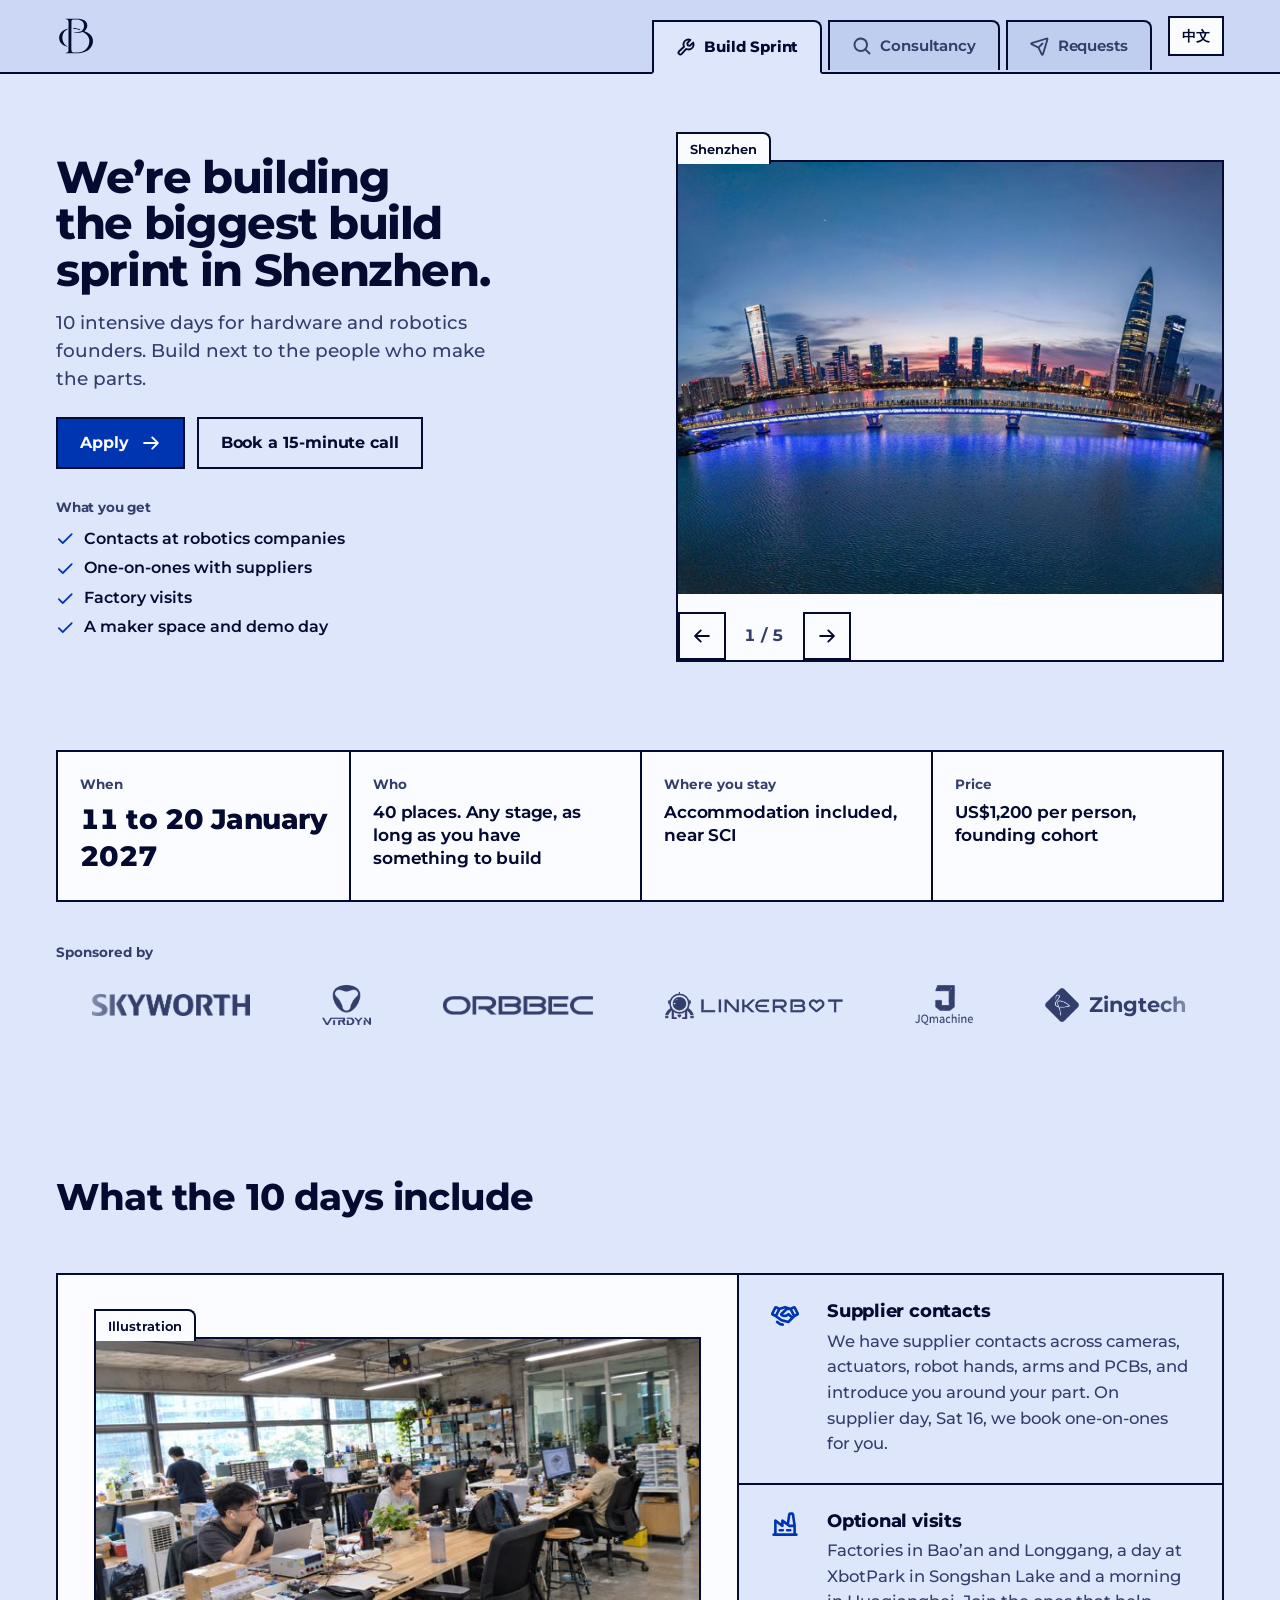
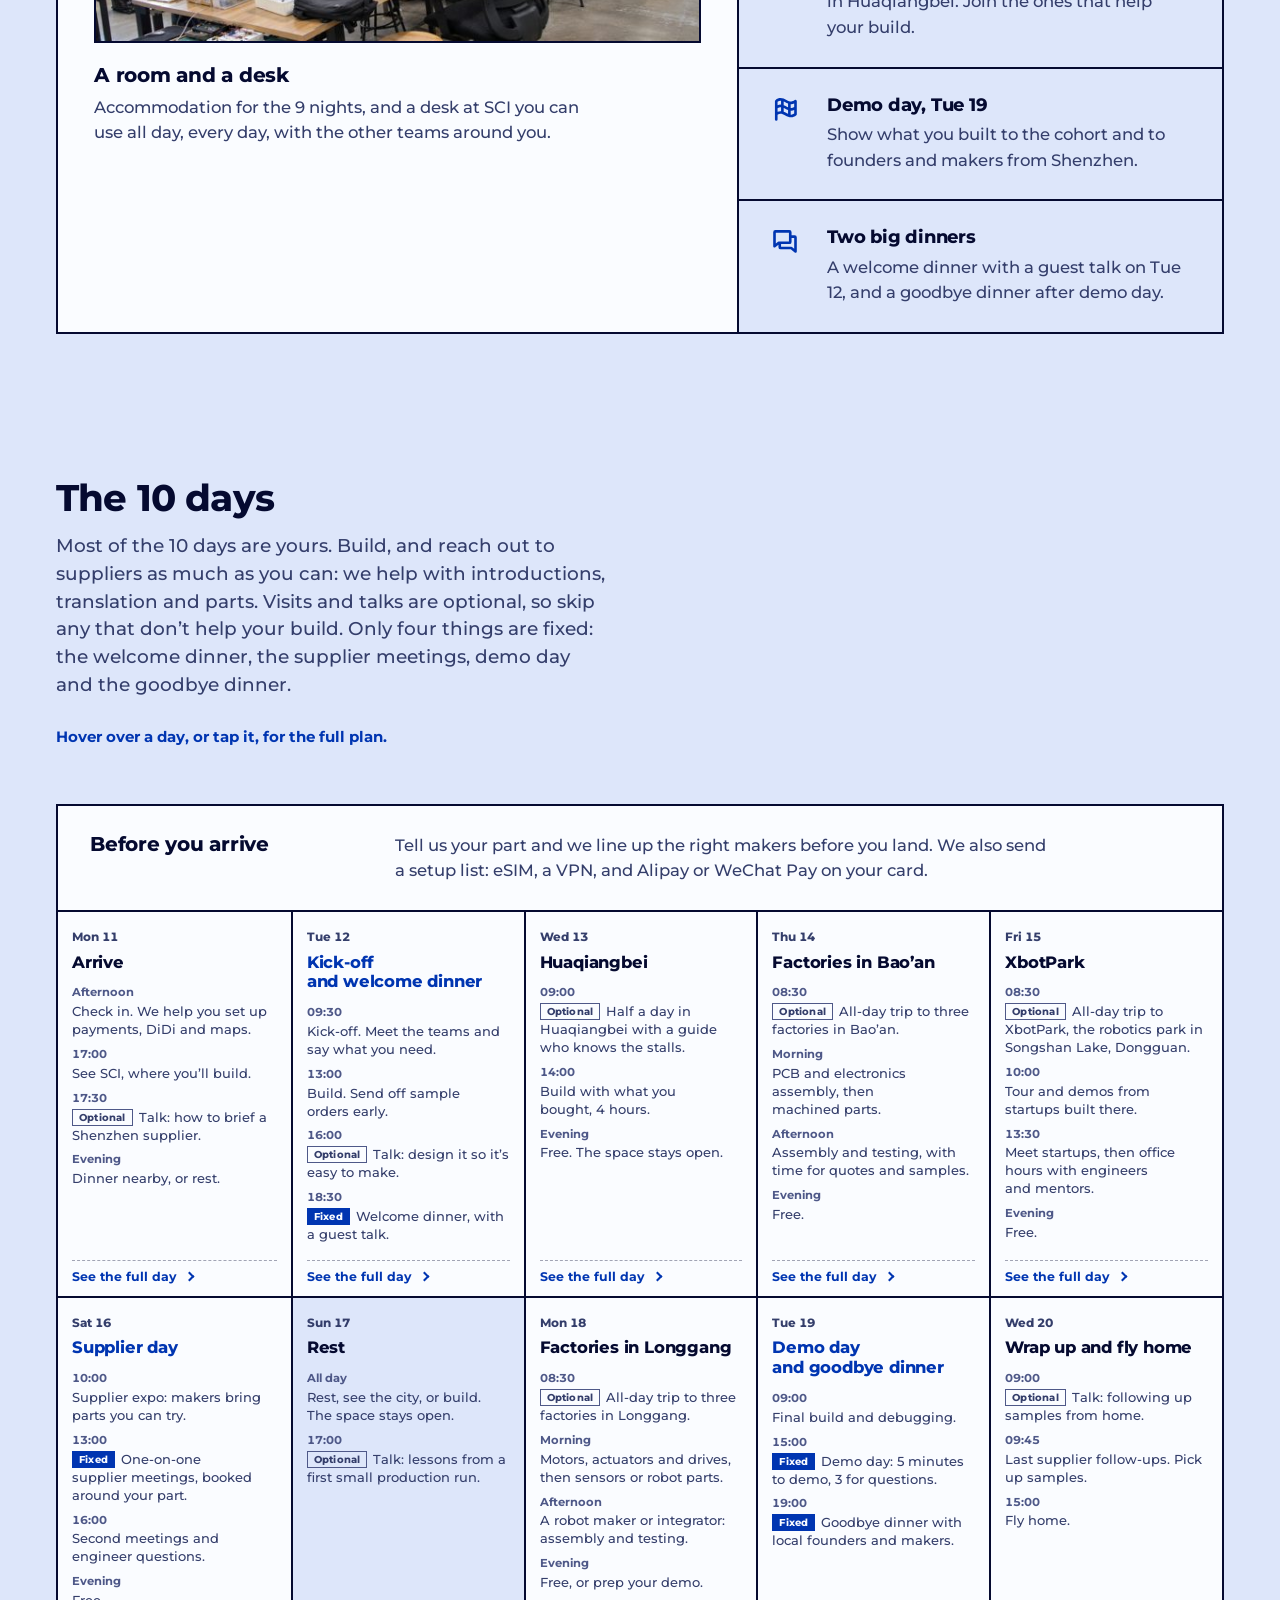
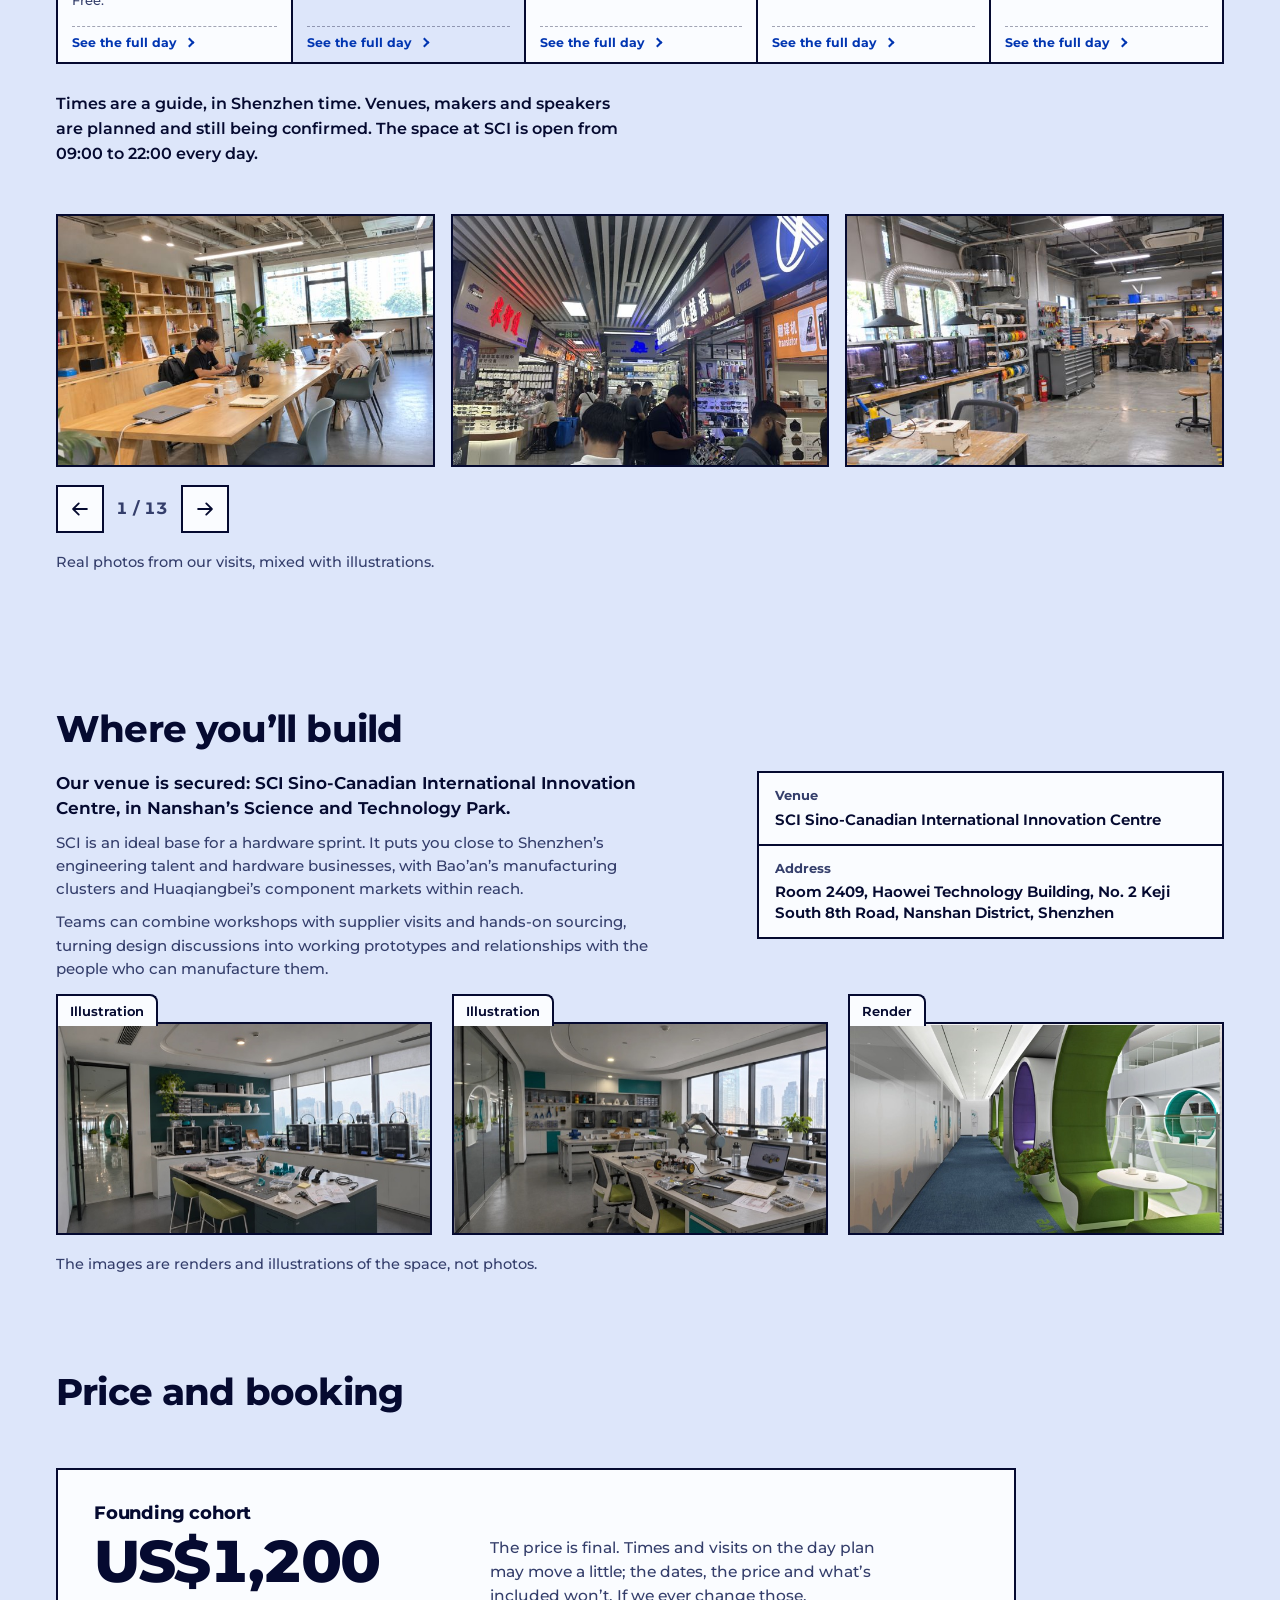
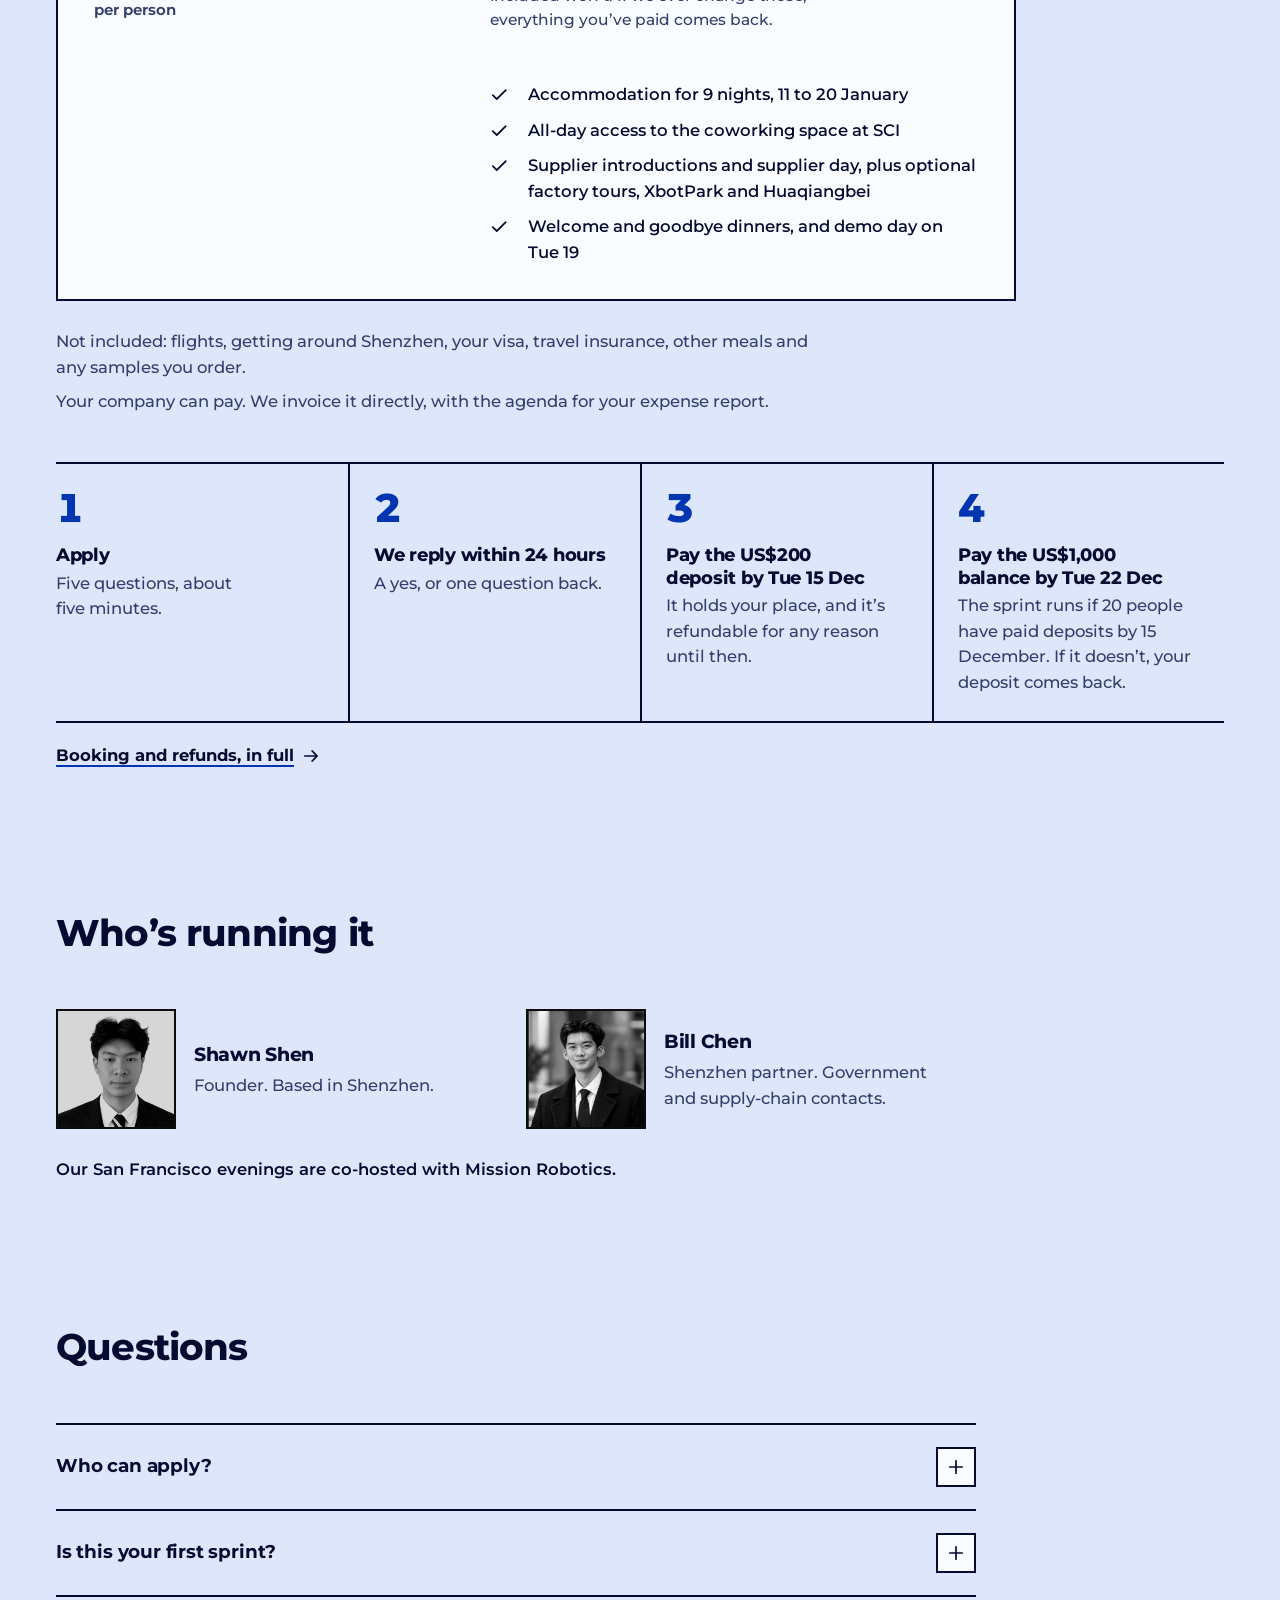
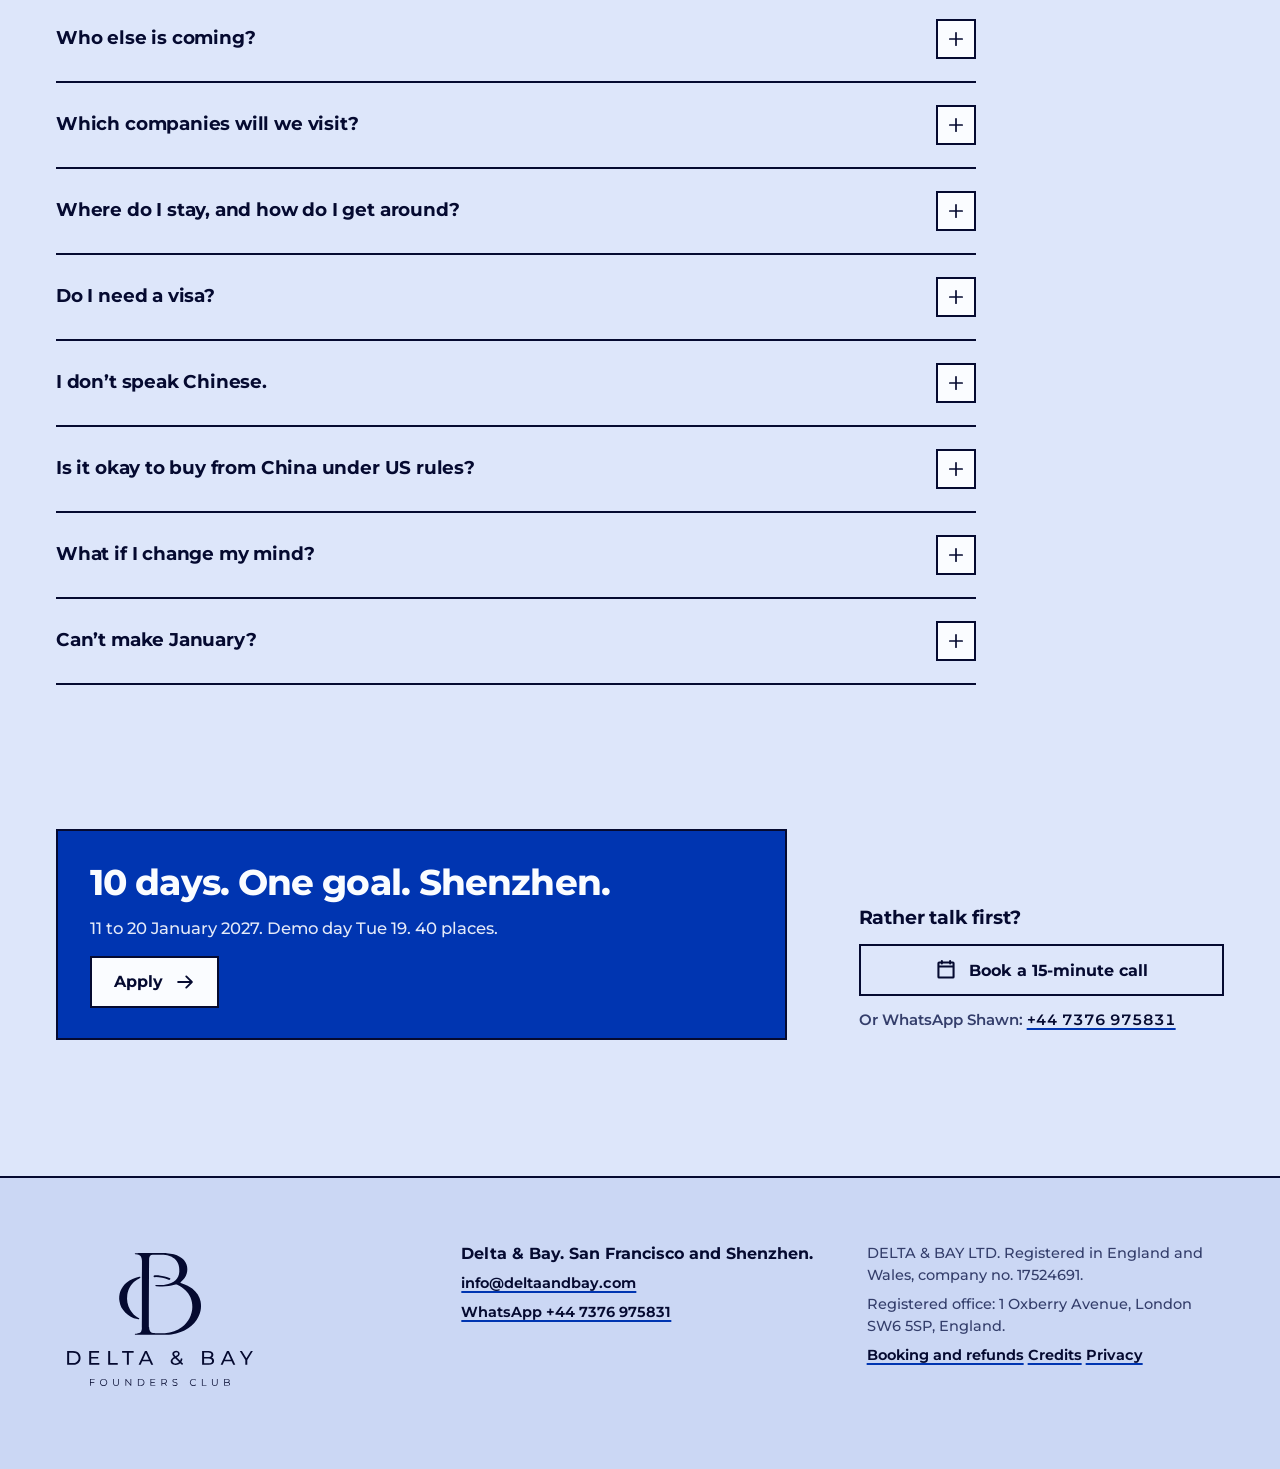
==== index.html @ 10bc9b69 "Home: detailed 10-day itinerary with a full-day panel on hover or tap From the 22 Nov daily programm" ====
<!doctype html>
<html lang="en-GB" class="no-js">
<head>
<meta charset="utf-8">
<meta name="viewport" content="width=device-width, initial-scale=1, viewport-fit=cover">
<title>Build Sprint in Shenzhen, 11 to 20 January 2027 | Delta &amp; Bay</title>
<meta name="description" content="10 intensive days in Shenzhen for hardware and robotics founders. Build next to the people who make the parts. 11 to 20 January 2027.">
<meta name="theme-color" content="#cbd7f4">
<link rel="icon" href="../shared/logo/delta-and-bay-monogram.svg" type="image/svg+xml">
<meta property="og:type" content="website">
<meta property="og:site_name" content="Delta &amp; Bay">
<meta property="og:title" content="Build Sprint in Shenzhen | Delta &amp; Bay">
<meta property="og:description" content="10 intensive days in Shenzhen for hardware and robotics founders, 11 to 20 January 2027.">
<meta property="og:image" content="https://deltaandbay.com/img/share-1200x630.jpg">
<meta property="og:image:width" content="1200">
<meta property="og:image:height" content="630">
<meta name="twitter:card" content="summary_large_image">
<link rel="preload" href="../shared/fonts/montserrat-latin-wght-normal.woff2" as="font" type="font/woff2" crossorigin>
<link rel="preload" as="image" href="img/hero-bay-640.jpg" imagesrcset="img/hero-bay-640.jpg 640w, img/hero-bay-1200.jpg 1200w" imagesizes="(min-width: 960px) 600px, calc(100vw - 36px)" fetchpriority="high">
<link rel="stylesheet" href="css/booklet.css">
<link rel="stylesheet" href="css/sprint.css">
<script src="js/show.js" defer></script>
<script src="js/days.js" defer></script>
<script>document.documentElement.className='js';</script>
<script src="js/i18n-zh.js"></script>
<script src="js/i18n.js"></script>
<script src="js/turn.js"></script>
<script src="js/booklet.js" defer></script>
</head>
<body>
<a class="skip" href="#main">Skip to content</a>

<header class="edge">
  <div class="wrap edge-in">
    <a class="edge-logo" href="/" aria-label="Delta &amp; Bay Founders Club, home"><img src="../shared/logo/delta-and-bay-monogram-prussian-transparent.svg" alt="" width="40" height="39"></a>
    <nav class="tabs" aria-label="Main">
      <a class="tab" href="/" aria-current="page"><svg class="ico" aria-hidden="true"><use href="icons/sprite.svg#wrench"/></svg><span>Build Sprint</span></a>
      <a class="tab" href="/consultancy"><svg class="ico" aria-hidden="true"><use href="icons/sprite.svg#magnifying-glass"/></svg><span>Consultancy</span></a>
      <a class="tab" href="/request"><svg class="ico" aria-hidden="true"><use href="icons/sprite.svg#paper-plane-tilt"/></svg><span>Requests</span></a>
    </nav>
  </div>
</header>

<main id="main">

  <!-- the cover -->
  <section class="wrap cover" aria-labelledby="h-sprint" data-seat>
    <div class="cover-copy">
      <h1 id="h-sprint" class="sprint-h1">We’re building the biggest build sprint in Shenzhen.</h1>
      <p class="cover-sub">10 intensive days for hardware and robotics founders. Build next to the people who make the parts.</p>
      <div class="btn-row">
        <a class="btn btn--new" href="/apply">Apply<svg class="ico" aria-hidden="true"><use href="icons/sprite.svg#arrow-right"/></svg></a>
        <a class="btn btn--line" href="https://calendly.com/syiqing1/new-meeting" target="_blank" rel="noopener">Book a 15-minute call</a>
      </div>
      <div class="cover-get">
        <h2 class="cover-get-h">What you get</h2>
        <ul class="cover-get-list">
          <li><svg class="ico" aria-hidden="true"><use href="icons/sprite.svg#check"/></svg>Contacts at robotics companies</li>
          <li><svg class="ico" aria-hidden="true"><use href="icons/sprite.svg#check"/></svg>One-on-ones with suppliers</li>
          <li><svg class="ico" aria-hidden="true"><use href="icons/sprite.svg#check"/></svg>Factory visits</li>
          <li><svg class="ico" aria-hidden="true"><use href="icons/sprite.svg#check"/></svg>A maker space and demo day</li>
        </ul>
      </div>
    </div>
    <div class="cover-art">
      <figure class="callout cover-fig is-new show show--hero" data-show aria-roledescription="carousel" aria-label="Photos of Shenzhen">
        <figcaption class="callout-tab">Shenzhen</figcaption>
        <ul class="show-track" tabindex="0" aria-label="Photos of Shenzhen, use the arrows to see more">
          <li class="show-slide"><div class="show-photo"><img src="img/hero-bay-640.jpg" srcset="img/hero-bay-640.jpg 640w, img/hero-bay-1200.jpg 1200w" sizes="(min-width: 960px) 600px, calc(100vw - 36px)" width="640" height="427" fetchpriority="high" alt="The Shenzhen Bay skyline across the water at dusk."></div></li>
          <li class="show-slide"><div class="show-photo"><img src="img/gen-street-640.jpg" srcset="img/gen-street-640.jpg 640w, img/gen-street-1200.jpg 1200w" sizes="(min-width: 960px) 600px, calc(100vw - 36px)" width="640" height="427" loading="lazy" alt="Illustration of a delivery robot on a Shenzhen street."></div></li>
          <li class="show-slide"><div class="show-photo"><img src="img/hero-park-640.jpg" srcset="img/hero-park-640.jpg 640w, img/hero-park-1200.jpg 1200w" sizes="(min-width: 960px) 600px, calc(100vw - 36px)" width="640" height="427" loading="lazy" alt="A park in Shenzhen with the city skyline behind it."></div></li>
          <li class="show-slide"><div class="show-photo"><img src="img/gen-window-640.jpg" srcset="img/gen-window-640.jpg 640w, img/gen-window-1200.jpg 1200w" sizes="(min-width: 960px) 600px, calc(100vw - 36px)" width="640" height="427" loading="lazy" alt="Illustration of a founder working in an office above the city."></div></li>
          <li class="show-slide"><div class="show-photo"><img src="img/hero-luohu-640.jpg" srcset="img/hero-luohu-640.jpg 640w, img/hero-luohu-1200.jpg 1200w" sizes="(min-width: 960px) 600px, calc(100vw - 36px)" width="640" height="427" loading="lazy" alt="A busy Shenzhen street with tall buildings."></div></li>
        </ul>
        <div class="show-ctrl">
            <button class="show-btn" type="button" data-dir="-1" aria-label="Previous photo"><svg class="ico" aria-hidden="true"><use href="icons/sprite.svg#arrow-left"/></svg></button>
            <p class="show-count" aria-live="polite"><span class="show-n">1</span> / 5</p>
            <button class="show-btn" type="button" data-dir="1" aria-label="Next photo"><svg class="ico" aria-hidden="true"><use href="icons/sprite.svg#arrow-right"/></svg></button>
          </div>
      </figure>
    </div>
  </section>

  <!-- the facts -->
  <section class="wrap spread" aria-labelledby="h-facts">
    <h2 class="vh" id="h-facts">The facts</h2>
    <dl class="facts">
      <div class="fact fact--big"><dt>When</dt><dd>11 to 20 January 2027</dd></div>
      <div class="fact"><dt>Who</dt><dd>40 places. Any stage, as long as you have something to build</dd></div>
      <div class="fact"><dt>Where you stay</dt><dd>Accommodation included, near SCI</dd></div>
      <div class="fact"><dt>Price</dt><dd>US$1,200 per person, founding cohort</dd></div>
    </dl>

    <!-- sponsors: English version only (hidden under html:lang(zh) in sprint.css) -->
    <div class="sponsors" role="region" aria-label="Sponsors">
      <p class="sponsors-label">Sponsored by</p>
      <div class="sponsors-view">
        <div class="sponsors-track">
          <ul class="sponsors-set">
            <li><img class="sp-skyworth" src="img/sponsors/skyworth.png" width="690" height="96" alt="Skyworth"></li>
            <li><img class="sp-virdyn" src="img/sponsors/virdyn.png" width="148" height="120" alt="Virdyn"></li>
            <li><img class="sp-orbbec" src="img/sponsors/orbbec.png" width="757" height="96" alt="Orbbec"></li>
            <li><img class="sp-linkerbot" src="img/sponsors/linkerbot.png" width="631" height="96" alt="Linkerbot"></li>
            <li><img class="sp-jianqiao" src="img/sponsors/jianqiao.png" width="175" height="120" alt="Jianqiao (JQmachine)"></li>
            <li class="sp-named"><img class="sp-zingtech" src="img/sponsors/zingtech.png" width="120" height="120" alt=""><span>Zingtech</span></li>
            <li><img class="sp-sensing" src="img/sponsors/sensing.png" width="556" height="96" alt="SENSING (森云智能)"></li>
            <li><img class="sp-daimon" src="img/sponsors/daimon.png" width="552" height="96" alt="Daimon Robotics"></li>
            <li><img class="sp-huanya" src="img/sponsors/huanya.png" width="386" height="69" alt="Huanya3D"></li>
          </ul>
          <ul class="sponsors-set" aria-hidden="true">
            <li><img class="sp-skyworth" src="img/sponsors/skyworth.png" width="690" height="96" alt=""></li>
            <li><img class="sp-virdyn" src="img/sponsors/virdyn.png" width="148" height="120" alt=""></li>
            <li><img class="sp-orbbec" src="img/sponsors/orbbec.png" width="757" height="96" alt=""></li>
            <li><img class="sp-linkerbot" src="img/sponsors/linkerbot.png" width="631" height="96" alt=""></li>
            <li><img class="sp-jianqiao" src="img/sponsors/jianqiao.png" width="175" height="120" alt=""></li>
            <li class="sp-named"><img class="sp-zingtech" src="img/sponsors/zingtech.png" width="120" height="120" alt=""><span>Zingtech</span></li>
            <li><img class="sp-sensing" src="img/sponsors/sensing.png" width="556" height="96" alt=""></li>
            <li><img class="sp-daimon" src="img/sponsors/daimon.png" width="552" height="96" alt=""></li>
            <li><img class="sp-huanya" src="img/sponsors/huanya.png" width="386" height="69" alt=""></li>
          </ul>
        </div>
      </div>
    </div>
  </section>

  <!-- what's included -->
  <section class="wrap spread" aria-labelledby="h-incl">
    <div class="sec-head"><h2 class="h2" id="h-incl">What the 10 days include</h2></div>
    <div class="incl">
      <div class="incl-main">
        <figure class="callout incl-fig">
          <figcaption class="callout-tab">Illustration</figcaption>
          <div class="incl-photo"><img src="img/gen-coworking-640.jpg" srcset="img/gen-coworking-640.jpg 640w, img/gen-coworking-1200.jpg 1200w" sizes="(min-width: 960px) 640px, calc(100vw - 36px)" width="640" height="320" loading="lazy" alt="Illustration of an open coworking space with founders working at long desks."></div>
        </figure>
        <div class="incl-text">
          <h3>A room and a desk</h3>
          <p>Accommodation for the 9 nights, and a desk at SCI you can use all day, every day, with the other teams around you.</p>
        </div>
      </div>
      <ul class="incl-list">
        <li><svg class="ico" aria-hidden="true"><use href="icons/sprite.svg#handshake"/></svg><div><h3>Supplier contacts</h3><p>We have supplier contacts across cameras, actuators, robot hands, arms and PCBs, and introduce you around your part. On supplier day, Sat 16, we book one-on-ones for you.</p></div></li>
        <li><svg class="ico" aria-hidden="true"><use href="icons/sprite.svg#factory"/></svg><div><h3>Optional visits</h3><p>Factories in Bao’an and Longgang, a day at XbotPark in Songshan Lake and a morning in Huaqiangbei. Join the ones that help your build.</p></div></li>
        <li><svg class="ico" aria-hidden="true"><use href="icons/sprite.svg#flag-checkered"/></svg><div><h3>Demo day, Tue 19</h3><p>Show what you built to the cohort and to founders and makers from Shenzhen.</p></div></li>
        <li><svg class="ico" aria-hidden="true"><use href="icons/sprite.svg#chats"/></svg><div><h3>Two big dinners</h3><p>A welcome dinner with a guest talk on Tue 12, and a goodbye dinner after demo day.</p></div></li>
      </ul>
    </div>
  </section>

  <!-- the 10 days -->
  <section class="wrap spread" aria-labelledby="h-days">
    <div class="sec-head">
      <h2 class="h2" id="h-days">The 10 days</h2>
      <p class="lead">Most of the 10 days are yours. Build, and reach out to suppliers as much as you can: we help with introductions, translation and parts. Visits and talks are optional, so skip any that don’t help your build. Only four things are fixed: the welcome dinner, the supplier meetings, demo day and the goodbye dinner.</p>
      <p class="dgrid-hint">Hover over a day, or tap it, for the full plan.</p>
    </div>
    <div class="days-before days-before--solo">
      <h3>Before you arrive</h3>
      <p>Tell us your part and we line up the right makers before you land. We also send a setup list: eSIM, a VPN, and Alipay or WeChat Pay on your card.</p>
    </div>
    <ol class="dgrid">
        <li class="dcard" data-day>
          <p class="dcard-date">Mon 11</p>
          <h3>Arrive</h3>
          <dl>
            <div><dt>Afternoon</dt><dd>Check in. We help you set up payments, DiDi and&nbsp;maps.</dd></div>
            <div><dt>17:00</dt><dd>See SCI, where you’ll&nbsp;build.</dd></div>
            <div><dt>17:30</dt><dd><span class="opt">Optional</span> Talk: how to brief a Shenzhen&nbsp;supplier.</dd></div>
            <div><dt>Evening</dt><dd>Dinner nearby, or&nbsp;rest.</dd></div>
          </dl>
          <button class="dcard-more" type="button" aria-expanded="false" aria-controls="day-11">See the full day</button>
          <div class="dpop" id="day-11" role="region" aria-label="Mon 11, Arrive">
            <p class="dpop-date">Mon 11</p>
            <p class="dpop-title">Arrive</p>
            <ol class="dpop-list">
              <li><span class="dpop-t">13:00</span><p>Arrive in batches and check in. We help set up Alipay or WeChat Pay, DiDi and maps, and leave time for jet&nbsp;lag.</p></li>
              <li><span class="dpop-t">16:00</span><p>Free. If you land late, go straight to the hotel; no need to&nbsp;rush.</p></li>
              <li><span class="dpop-t">17:00</span><p>Tour of the coworking space at SCI. Pick up tools and learn how the space&nbsp;works.</p></li>
              <li><span class="dpop-t">17:30</span><p><span class="opt">Optional</span> Talk: your first time finding a supplier in Shenzhen, and how to explain what you&nbsp;need.</p></li>
              <li><span class="dpop-t">18:15</span><p>Dinner on your own. We share a list of places nearby; join a table if you&nbsp;like.</p></li>
              <li><span class="dpop-t">19:30</span><p>Free, rest, or use the&nbsp;space.</p></li>
            </ol>
            <p class="dpop-focus"><b>Focus</b> Settle in. We note the one problem each team most needs solved.</p>
            <p class="dpop-hours">About 3.5 hours free.</p>
          </div>
        </li>
        <li class="dcard dcard--fixed" data-day>
          <p class="dcard-date">Tue 12</p>
          <h3>Kick-off and welcome&nbsp;dinner</h3>
          <dl>
            <div><dt>09:30</dt><dd>Kick-off. Meet the teams and say what you&nbsp;need.</dd></div>
            <div><dt>13:00</dt><dd>Build. Send off sample orders&nbsp;early.</dd></div>
            <div><dt>16:00</dt><dd><span class="opt">Optional</span> Talk: design it so it’s easy to&nbsp;make.</dd></div>
            <div><dt>18:30</dt><dd><span class="opt opt--fixed">Fixed</span> Welcome dinner, with a guest&nbsp;talk.</dd></div>
          </dl>
          <button class="dcard-more" type="button" aria-expanded="false" aria-controls="day-12">See the full day</button>
          <div class="dpop" id="day-12" role="region" aria-label="Tue 12, Kick-off and welcome dinner">
            <p class="dpop-date">Tue 12</p>
            <p class="dpop-title">Kick-off and welcome dinner</p>
            <ol class="dpop-list">
              <li><span class="dpop-t">09:30</span><p>Kick-off: how the 10 days run, who to call, and how to sign up for&nbsp;outings.</p></li>
              <li><span class="dpop-t">10:00</span><p>Team intros, then groups by need: your goal, the parts you need and the makers you want to&nbsp;meet.</p></li>
              <li><span class="dpop-t">12:00</span><p>Lunch.</p></li>
              <li><span class="dpop-t">13:00</span><p>Build, 3 hours. Finish your spec and parts list, check lead times and send sample orders&nbsp;early.</p></li>
              <li><span class="dpop-t">16:00</span><p><span class="opt">Optional</span> Talk: how to make your first design easier to machine and&nbsp;assemble.</p></li>
              <li><span class="dpop-t">16:45</span><p>Free. Rest at the hotel or get ready for&nbsp;dinner.</p></li>
              <li><span class="dpop-t">18:30</span><p><span class="opt opt--fixed">Fixed</span> Welcome dinner. At 19:00 a guest talk on using Shenzhen’s supply chain from abroad, then questions, then dinner with the&nbsp;cohort.</p></li>
              <li><span class="dpop-t">20:30</span><p>Free.</p></li>
            </ol>
            <p class="dpop-focus"><b>Focus</b> Each team leaves with a one-page brief and a goal for the 10 days.</p>
            <p class="dpop-hours">3 hours building, about 3 hours free.</p>
          </div>
        </li>
        <li class="dcard" data-day>
          <p class="dcard-date">Wed 13</p>
          <h3>Huaqiangbei</h3>
          <dl>
            <div><dt>09:00</dt><dd><span class="opt">Optional</span> Half a day in Huaqiangbei with a guide who knows the&nbsp;stalls.</dd></div>
            <div><dt>14:00</dt><dd>Build with what you bought, 4&nbsp;hours.</dd></div>
            <div><dt>Evening</dt><dd>Free. The space stays&nbsp;open.</dd></div>
          </dl>
          <button class="dcard-more" type="button" aria-expanded="false" aria-controls="day-13">See the full day</button>
          <div class="dpop" id="day-13" role="region" aria-label="Wed 13, Huaqiangbei">
            <p class="dpop-date">Wed 13</p>
            <p class="dpop-title">Huaqiangbei</p>
            <ol class="dpop-list">
              <li><span class="dpop-t">09:00</span><p>Meet and leave together, in groups by what you’re buying: sensors, electronics modules,&nbsp;connectors.</p></li>
              <li><span class="dpop-t">10:00</span><p><span class="opt">Optional</span> Huaqiangbei with a guide who knows the market. Look for samples, parts in stock and&nbsp;alternatives.</p></li>
              <li><span class="dpop-t">12:30</span><p>Lunch and back to&nbsp;SCI.</p></li>
              <li><span class="dpop-t">14:00</span><p>Build, 4 hours. Test what you bought, update your parts list and chase&nbsp;samples.</p></li>
              <li><span class="dpop-t">18:00</span><p>Dinner on your&nbsp;own.</p></li>
              <li><span class="dpop-t">19:30</span><p>Free, or keep building. No talk&nbsp;tonight.</p></li>
            </ol>
            <p class="dpop-focus"><b>Focus</b> Note part numbers, specs, prices, contacts and alternatives. Need an exact part? Send us the list before.</p>
            <p class="dpop-hours">4 hours building, 2.5 hours free.</p>
          </div>
        </li>
        <li class="dcard dcard--trip" data-day>
          <p class="dcard-date">Thu 14</p>
          <h3>Factories in&nbsp;Bao’an</h3>
          <dl>
            <div><dt>08:30</dt><dd><span class="opt">Optional</span> All-day trip to three factories in&nbsp;Bao’an.</dd></div>
            <div><dt>Morning</dt><dd>PCB and electronics assembly, then machined&nbsp;parts.</dd></div>
            <div><dt>Afternoon</dt><dd>Assembly and testing, with time for quotes and&nbsp;samples.</dd></div>
            <div><dt>Evening</dt><dd>Free.</dd></div>
          </dl>
          <button class="dcard-more" type="button" aria-expanded="false" aria-controls="day-14">See the full day</button>
          <div class="dpop" id="day-14" role="region" aria-label="Thu 14, Factories in Bao’an">
            <p class="dpop-date">Thu 14</p>
            <p class="dpop-title">Factories in Bao’an</p>
            <ol class="dpop-list">
              <li><span class="dpop-t">08:30</span><p><span class="opt">Optional</span> Meet and leave for Bao’an. On the way: what to check on process, minimum order and lead&nbsp;time.</p></li>
              <li><span class="dpop-t">09:30</span><p>Factory 1: PCB or electronics assembly. See the line and go through your needs with an&nbsp;engineer.</p></li>
              <li><span class="dpop-t">11:00</span><p>Factory 2, one hour: structural parts or quick&nbsp;prototypes.</p></li>
              <li><span class="dpop-t">12:30</span><p>Lunch.</p></li>
              <li><span class="dpop-t">14:00</span><p>Factory 3: assembly or testing. Two hours, plus 30 minutes for quotes and&nbsp;samples.</p></li>
              <li><span class="dpop-t">16:30</span><p>Back to&nbsp;base.</p></li>
              <li><span class="dpop-t">18:00</span><p>Dinner on your&nbsp;own.</p></li>
              <li><span class="dpop-t">19:30</span><p>Free.</p></li>
            </ol>
            <p class="dpop-focus"><b>Focus</b> Pick the makers worth following up, with their terms and the next step.</p>
            <p class="dpop-hours">2.5 hours free. Rather build? Stay at SCI.</p>
          </div>
        </li>
        <li class="dcard dcard--trip" data-day>
          <p class="dcard-date">Fri 15</p>
          <h3>XbotPark</h3>
          <dl>
            <div><dt>08:30</dt><dd><span class="opt">Optional</span> All-day trip to XbotPark, the robotics park in Songshan Lake,&nbsp;Dongguan.</dd></div>
            <div><dt>10:00</dt><dd>Tour and demos from startups built&nbsp;there.</dd></div>
            <div><dt>13:30</dt><dd>Meet startups, then office hours with engineers and&nbsp;mentors.</dd></div>
            <div><dt>Evening</dt><dd>Free.</dd></div>
          </dl>
          <button class="dcard-more" type="button" aria-expanded="false" aria-controls="day-15">See the full day</button>
          <div class="dpop" id="day-15" role="region" aria-label="Fri 15, XbotPark">
            <p class="dpop-date">Fri 15</p>
            <p class="dpop-title">XbotPark</p>
            <ol class="dpop-list">
              <li><span class="dpop-t">08:30</span><p><span class="opt">Optional</span> Leave for Songshan Lake, Dongguan, about 90 minutes&nbsp;away.</p></li>
              <li><span class="dpop-t">10:00</span><p>Tour and product demos: how startups there got from prototype to&nbsp;production.</p></li>
              <li><span class="dpop-t">12:15</span><p>Lunch and a&nbsp;break.</p></li>
              <li><span class="dpop-t">13:30</span><p>Meet 2 or 3 startups matched to your project. Talk parts and product&nbsp;development.</p></li>
              <li><span class="dpop-t">15:15</span><p>Office hours with engineers or founder mentors. Bring drawings and specific&nbsp;questions.</p></li>
              <li><span class="dpop-t">16:30</span><p>Head back. Dinner on your&nbsp;own.</p></li>
              <li><span class="dpop-t">19:30</span><p>Free.</p></li>
            </ol>
            <p class="dpop-focus"><b>Focus</b> Leave with changes to your design and people to follow up with.</p>
            <p class="dpop-hours">2.5 hours free. The day’s agenda is being booked with the park.</p>
          </div>
        </li>
        <li class="dcard dcard--fixed" data-day>
          <p class="dcard-date">Sat 16</p>
          <h3>Supplier&nbsp;day</h3>
          <dl>
            <div><dt>10:00</dt><dd>Supplier expo: makers bring parts you can&nbsp;try.</dd></div>
            <div><dt>13:00</dt><dd><span class="opt opt--fixed">Fixed</span> One-on-one supplier meetings, booked around your&nbsp;part.</dd></div>
            <div><dt>16:00</dt><dd>Second meetings and engineer&nbsp;questions.</dd></div>
            <div><dt>Evening</dt><dd>Free.</dd></div>
          </dl>
          <button class="dcard-more" type="button" aria-expanded="false" aria-controls="day-16">See the full day</button>
          <div class="dpop" id="day-16" role="region" aria-label="Sat 16, Supplier day">
            <p class="dpop-date">Sat 16</p>
            <p class="dpop-title">Supplier day</p>
            <ol class="dpop-list">
              <li><span class="dpop-t">09:30</span><p>Sign in. Get the list of makers and your one-on-one&nbsp;schedule.</p></li>
              <li><span class="dpop-t">10:00</span><p>Expo. Try products across four areas: PCB, CNC, 3D printing and small batches; motors, actuators, drives and batteries; cameras, IMUs, touch sensors and data rigs; arms, grippers, hands and&nbsp;robots.</p></li>
              <li><span class="dpop-t">12:00</span><p>Lunch.</p></li>
              <li><span class="dpop-t">13:00</span><p><span class="opt opt--fixed">Fixed</span> One-on-one supplier meetings: five rounds of 25 minutes, booked for&nbsp;you.</p></li>
              <li><span class="dpop-t">15:30</span><p>Break. Sort your&nbsp;notes.</p></li>
              <li><span class="dpop-t">16:00</span><p>Walk the booths, second meetings, engineer&nbsp;questions.</p></li>
              <li><span class="dpop-t">17:30</span><p>Hand in your shortlist. Dinner on your&nbsp;own.</p></li>
              <li><span class="dpop-t">19:30</span><p>Free.</p></li>
            </ol>
            <p class="dpop-focus"><b>Focus</b> 3 to 5 good meetings per team, each with samples to test, price terms and a named contact. No need to buy anything on the day.</p>
            <p class="dpop-hours">2.5 hours free.</p>
          </div>
        </li>
        <li class="dcard dcard--rest" data-day>
          <p class="dcard-date">Sun 17</p>
          <h3>Rest</h3>
          <dl>
            <div><dt>All day</dt><dd>Rest, see the city, or build. The space stays&nbsp;open.</dd></div>
            <div><dt>17:00</dt><dd><span class="opt">Optional</span> Talk: lessons from a first small production&nbsp;run.</dd></div>
          </dl>
          <button class="dcard-more" type="button" aria-expanded="false" aria-controls="day-17">See the full day</button>
          <div class="dpop" id="day-17" role="region" aria-label="Sun 17, Rest">
            <p class="dpop-date">Sun 17</p>
            <p class="dpop-title">Rest</p>
            <ol class="dpop-list">
              <li><span class="dpop-t">09:00</span><p>Free: rest, see the city, or&nbsp;build.</p></li>
              <li><span class="dpop-t">12:30</span><p>Lunch on your&nbsp;own.</p></li>
              <li><span class="dpop-t">13:30</span><p>Free: rest, build, or meet suppliers&nbsp;yourself.</p></li>
              <li><span class="dpop-t">17:00</span><p><span class="opt">Optional</span> Talk: a hardware founder on what went wrong in their first small production&nbsp;run.</p></li>
              <li><span class="dpop-t">17:45</span><p>Dinner on your&nbsp;own.</p></li>
              <li><span class="dpop-t">19:30</span><p>Free. The space stays&nbsp;open.</p></li>
            </ol>
            <p class="dpop-focus"><b>Focus</b> Nothing is due. You have 7 daytime hours to build if you want them.</p>
            <p class="dpop-hours">About 9.5 hours free.</p>
          </div>
        </li>
        <li class="dcard dcard--trip" data-day>
          <p class="dcard-date">Mon 18</p>
          <h3>Factories in&nbsp;Longgang</h3>
          <dl>
            <div><dt>08:30</dt><dd><span class="opt">Optional</span> All-day trip to three factories in&nbsp;Longgang.</dd></div>
            <div><dt>Morning</dt><dd>Motors, actuators and drives, then sensors or robot&nbsp;parts.</dd></div>
            <div><dt>Afternoon</dt><dd>A robot maker or integrator: assembly and&nbsp;testing.</dd></div>
            <div><dt>Evening</dt><dd>Free, or prep your&nbsp;demo.</dd></div>
          </dl>
          <button class="dcard-more" type="button" aria-expanded="false" aria-controls="day-18">See the full day</button>
          <div class="dpop" id="day-18" role="region" aria-label="Mon 18, Factories in Longgang">
            <p class="dpop-date">Mon 18</p>
            <p class="dpop-title">Factories in Longgang</p>
            <ol class="dpop-list">
              <li><span class="dpop-t">08:30</span><p><span class="opt">Optional</span> Meet and leave for Longgang. Visits are matched to your&nbsp;team.</p></li>
              <li><span class="dpop-t">09:30</span><p>Factory 1: motors, actuators or drives. Check performance, interfaces and custom&nbsp;options.</p></li>
              <li><span class="dpop-t">11:00</span><p>Factory 2, one hour: sensors or robot&nbsp;parts.</p></li>
              <li><span class="dpop-t">12:30</span><p>Lunch.</p></li>
              <li><span class="dpop-t">14:00</span><p>Factory 3: a robot maker or integrator. See assembly and testing, and talk&nbsp;engineering.</p></li>
              <li><span class="dpop-t">16:30</span><p>Back to&nbsp;base.</p></li>
              <li><span class="dpop-t">18:00</span><p>Dinner on your&nbsp;own.</p></li>
              <li><span class="dpop-t">19:30</span><p>Free, or prep your&nbsp;demo.</p></li>
            </ol>
            <p class="dpop-focus"><b>Focus</b> A path to samples or a small batch. Anything ordered today won’t arrive in time for demo day.</p>
            <p class="dpop-hours">2.5 hours free.</p>
          </div>
        </li>
        <li class="dcard dcard--fixed" data-day>
          <p class="dcard-date">Tue 19</p>
          <h3>Demo day and goodbye&nbsp;dinner</h3>
          <dl>
            <div><dt>09:00</dt><dd>Final build and&nbsp;debugging.</dd></div>
            <div><dt>15:00</dt><dd><span class="opt opt--fixed">Fixed</span> Demo day: 5 minutes to demo, 3 for&nbsp;questions.</dd></div>
            <div><dt>19:00</dt><dd><span class="opt opt--fixed">Fixed</span> Goodbye dinner with local founders and&nbsp;makers.</dd></div>
          </dl>
          <button class="dcard-more" type="button" aria-expanded="false" aria-controls="day-19">See the full day</button>
          <div class="dpop" id="day-19" role="region" aria-label="Tue 19, Demo day and goodbye dinner">
            <p class="dpop-date">Tue 19</p>
            <p class="dpop-title">Demo day and goodbye dinner</p>
            <ol class="dpop-list">
              <li><span class="dpop-t">09:00</span><p>Final build and debugging, 3.5 hours. Prepare your demo and a backup&nbsp;video.</p></li>
              <li><span class="dpop-t">12:30</span><p>Lunch.</p></li>
              <li><span class="dpop-t">13:30</span><p><span class="opt">Optional</span> Talk: from a working prototype to a product you can&nbsp;ship.</p></li>
              <li><span class="dpop-t">14:15</span><p>Set up, kit check, guests&nbsp;arrive.</p></li>
              <li><span class="dpop-t">15:00</span><p><span class="opt opt--fixed">Fixed</span> Demo day. Each team demos for 5 minutes and takes 3 minutes of questions, then open tables. With more than 12 teams, demos move to&nbsp;tables.</p></li>
              <li><span class="dpop-t">17:30</span><p>Free.</p></li>
              <li><span class="dpop-t">19:00</span><p><span class="opt opt--fixed">Fixed</span> Goodbye dinner with local founders and the makers we worked&nbsp;with.</p></li>
              <li><span class="dpop-t">21:00</span><p>Free.</p></li>
            </ol>
            <p class="dpop-focus"><b>Focus</b> Show what runs, what testing taught you and what’s next.</p>
            <p class="dpop-hours">3.5 hours building, 2.5 hours free.</p>
          </div>
        </li>
        <li class="dcard" data-day>
          <p class="dcard-date">Wed 20</p>
          <h3>Wrap up and fly&nbsp;home</h3>
          <dl>
            <div><dt>09:00</dt><dd><span class="opt">Optional</span> Talk: following up samples from&nbsp;home.</dd></div>
            <div><dt>09:45</dt><dd>Last supplier follow-ups. Pick up&nbsp;samples.</dd></div>
            <div><dt>15:00</dt><dd>Fly&nbsp;home.</dd></div>
          </dl>
          <button class="dcard-more" type="button" aria-expanded="false" aria-controls="day-20">See the full day</button>
          <div class="dpop" id="day-20" role="region" aria-label="Wed 20, Wrap up and fly home">
            <p class="dpop-date">Wed 20</p>
            <p class="dpop-title">Wrap up and fly home</p>
            <ol class="dpop-list">
              <li><span class="dpop-t">09:00</span><p><span class="opt">Optional</span> Talk: how to follow up samples and checks once you’ve left&nbsp;Shenzhen.</p></li>
              <li><span class="dpop-t">09:45</span><p>Last round of supplier follow-ups. Pick up samples and confirm&nbsp;deliveries.</p></li>
              <li><span class="dpop-t">12:30</span><p>Lunch.</p></li>
              <li><span class="dpop-t">13:30</span><p>Pack, check out, ship samples&nbsp;home.</p></li>
              <li><span class="dpop-t">15:00</span><p>Leave in batches. Early flights leave&nbsp;earlier.</p></li>
            </ol>
            <p class="dpop-focus"><b>Focus</b> Leave with a list of makers, samples, lead times, contacts and the date of your next call. We help you follow up.</p>
            <p class="dpop-hours">1.5 hours to pack.</p>
          </div>
        </li>
    </ol>
    <p class="weeks-note">Times are a guide, in Shenzhen time. Venues, makers and speakers are planned and still being confirmed. The space at SCI is open from 09:00 to 22:00 every day.</p>
    <div class="show show--strip" data-show aria-roledescription="carousel" aria-label="Photos">
      <ul class="show-track" tabindex="0" aria-label="Photos, use the arrows to see more">
        <li class="show-slide"><div class="show-photo"><img src="img/gen-workspace-640.jpg" srcset="img/gen-workspace-640.jpg 640w, img/gen-workspace-1200.jpg 1200w" sizes="(min-width: 960px) 520px, calc(100vw - 36px)" width="640" height="427" loading="lazy" alt="Illustration of founders at work in a shared workspace."></div></li>
        <li class="show-slide"><div class="show-photo"><img src="img/show-market-640.jpg" srcset="img/show-market-640.jpg 640w, img/show-market-1200.jpg 1200w" sizes="(min-width: 960px) 520px, calc(100vw - 36px)" width="640" height="427" loading="lazy" alt="Stalls of components in a Huaqiangbei market corridor."></div></li>
        <li class="show-slide"><div class="show-photo"><img src="img/gen-workshop-640.jpg" srcset="img/gen-workshop-640.jpg 640w, img/gen-workshop-1200.jpg 1200w" sizes="(min-width: 960px) 520px, calc(100vw - 36px)" width="640" height="427" loading="lazy" alt="Illustration of a maker workshop with 3D printers and tools."></div></li>
        <li class="show-slide"><div class="show-photo"><img src="img/show-factory-640.jpg" srcset="img/show-factory-640.jpg 640w, img/show-factory-1200.jpg 1200w" sizes="(min-width: 960px) 520px, calc(100vw - 36px)" width="640" height="427" loading="lazy" alt="Rows of CNC machines on a factory floor in Shenzhen."></div></li>
        <li class="show-slide"><div class="show-photo"><img src="img/show-hands-640.jpg" srcset="img/show-hands-640.jpg 640w, img/show-hands-1200.jpg 1200w" sizes="(min-width: 960px) 520px, calc(100vw - 36px)" width="640" height="427" loading="lazy" alt="Dexterous robot hands on display at a robotics trade show."></div></li>
        <li class="show-slide"><div class="show-photo"><img src="img/gen-lab32-640.jpg" srcset="img/gen-lab32-640.jpg 640w, img/gen-lab32-1200.jpg 1200w" sizes="(min-width: 960px) 520px, calc(100vw - 36px)" width="640" height="427" loading="lazy" alt="Illustration of an engineer testing a humanoid robot arm."></div></li>
        <li class="show-slide"><div class="show-photo"><img src="img/show-humanoid-640.jpg" srcset="img/show-humanoid-640.jpg 640w, img/show-humanoid-1200.jpg 1200w" sizes="(min-width: 960px) 520px, calc(100vw - 36px)" width="640" height="427" loading="lazy" alt="A humanoid robot standing in a robotics showroom."></div></li>
        <li class="show-slide"><div class="show-photo"><img src="img/show-reducers-640.jpg" srcset="img/show-reducers-640.jpg 640w, img/show-reducers-1200.jpg 1200w" sizes="(min-width: 960px) 520px, calc(100vw - 36px)" width="640" height="427" loading="lazy" alt="Robot joint reducers lined up on a display table."></div></li>
        <li class="show-slide"><div class="show-photo"><img src="img/gen-warehouse-640.jpg" srcset="img/gen-warehouse-640.jpg 640w, img/gen-warehouse-1200.jpg 1200w" sizes="(min-width: 960px) 520px, calc(100vw - 36px)" width="640" height="427" loading="lazy" alt="Illustration of a humanoid robot carrying a box in a warehouse."></div></li>
        <li class="show-slide"><div class="show-photo"><img src="img/show-booth-640.jpg" srcset="img/show-booth-640.jpg 640w, img/show-booth-1200.jpg 1200w" sizes="(min-width: 960px) 520px, calc(100vw - 36px)" width="640" height="427" loading="lazy" alt="Founders and engineers talking at a supplier booth."></div></li>
        <li class="show-slide"><div class="show-photo"><img src="img/gen-coffee-640.jpg" srcset="img/gen-coffee-640.jpg 640w, img/gen-coffee-1200.jpg 1200w" sizes="(min-width: 960px) 520px, calc(100vw - 36px)" width="640" height="427" loading="lazy" alt="Illustration of a robot making coffee in a cafe demo."></div></li>
        <li class="show-slide"><div class="show-photo"><img src="img/show-machined-640.jpg" srcset="img/show-machined-640.jpg 640w, img/show-machined-1200.jpg 1200w" sizes="(min-width: 960px) 520px, calc(100vw - 36px)" width="640" height="427" loading="lazy" alt="A display of precision machined metal parts."></div></li>
        <li class="show-slide"><div class="show-photo"><img src="img/show-panel-640.jpg" srcset="img/show-panel-640.jpg 640w, img/show-panel-1200.jpg 1200w" sizes="(min-width: 960px) 520px, calc(100vw - 36px)" width="640" height="427" loading="lazy" alt="A packed room of founders facing a panel in San Francisco."></div></li>
      </ul>
      <div class="show-ctrl">
            <button class="show-btn" type="button" data-dir="-1" aria-label="Previous photo"><svg class="ico" aria-hidden="true"><use href="icons/sprite.svg#arrow-left"/></svg></button>
            <p class="show-count" aria-live="polite"><span class="show-n">1</span> / 13</p>
            <button class="show-btn" type="button" data-dir="1" aria-label="Next photo"><svg class="ico" aria-hidden="true"><use href="icons/sprite.svg#arrow-right"/></svg></button>
          </div>
    </div>
    <p class="show-note">Real photos from our visits, mixed with illustrations.</p>
  </section>

  <!-- the venue (English only): after the 10 days -->
  <section class="wrap spread venue-section" aria-labelledby="h-venue" id="venue">
    <div class="sec-head"><h2 class="h2" id="h-venue">Where you’ll build</h2></div>
    <div class="venue">
      <div class="venue-text">
        <p class="venue-lead">Our venue is secured: SCI Sino-Canadian International Innovation Centre, in Nanshan’s Science and Technology Park.</p>
        <p>SCI is an ideal base for a hardware sprint. It puts you close to Shenzhen’s engineering talent and hardware businesses, with Bao’an’s manufacturing clusters and Huaqiangbei’s component markets within reach.</p>
        <p>Teams can combine workshops with supplier visits and hands-on sourcing, turning design discussions into working prototypes and relationships with the people who can manufacture them.</p>
      </div>
      <dl class="venue-facts">
        <div><dt>Venue</dt><dd>SCI Sino-Canadian International Innovation Centre</dd></div>
        <div><dt>Address</dt><dd>Room 2409, Haowei Technology Building, No. 2 Keji South 8th Road, Nanshan District, Shenzhen</dd></div>
      </dl>
    </div>
    <div class="venue-pics" tabindex="0" role="group" aria-label="Pictures of the space, swipe to see more">
      <figure class="callout venue-fig">
        <figcaption class="callout-tab">Illustration</figcaption>
        <div class="venue-photo"><img src="img/venue-lab-640.jpg" srcset="img/venue-lab-640.jpg 640w, img/venue-lab-1200.jpg 1200w" sizes="(min-width: 960px) 380px, 82vw" width="1200" height="675" loading="lazy" alt="Illustration of a maker space with 3D printers and a workbench, with the Shenzhen skyline through the windows."></div>
      </figure>
      <figure class="callout venue-fig">
        <figcaption class="callout-tab">Illustration</figcaption>
        <div class="venue-photo"><img src="img/venue-bench-640.jpg" srcset="img/venue-bench-640.jpg 640w, img/venue-bench-1200.jpg 1200w" sizes="(min-width: 960px) 380px, 82vw" width="1200" height="675" loading="lazy" alt="Illustration of a workbench with a robot arm, a laptop and parts, in a bright room above the city."></div>
      </figure>
      <figure class="callout venue-fig">
        <figcaption class="callout-tab">Render</figcaption>
        <div class="venue-photo"><img src="img/venue-lounge-640.jpg" srcset="img/venue-lounge-640.jpg 640w, img/venue-lounge-1200.jpg 1200w" sizes="(min-width: 960px) 380px, 82vw" width="1200" height="677" loading="lazy" alt="Render of a shared lounge with green and purple pods along a blue-carpeted corridor."></div>
      </figure>
    </div>
    <p class="show-note">The images are renders and illustrations of the space, not photos.</p>
  </section>

  <!-- price and booking -->
  <section class="wrap spread" aria-labelledby="h-cost">
    <div class="sec-head"><h2 class="h2" id="h-cost">Price and booking</h2></div>
    <div class="costs costs--one">
      <div class="cost cost--main">
        <div class="cost-head">
          <h3 class="cost-name">Founding cohort</h3>
          <p class="cost-price">US$1,200<small>per person</small></p>
        </div>
        <div class="cost-meta">
          <p class="cost-lead">The price is final. Times and visits on the day plan may move a little; the dates, the price and what’s included won’t. If we ever change those, everything you’ve paid comes back.</p>
        </div>
        <ul>
          <li><svg class="ico" aria-hidden="true"><use href="icons/sprite.svg#check"/></svg><span>Accommodation for 9 nights, 11 to 20 January</span></li>
          <li><svg class="ico" aria-hidden="true"><use href="icons/sprite.svg#check"/></svg><span>All-day access to the coworking space at SCI</span></li>
          <li><svg class="ico" aria-hidden="true"><use href="icons/sprite.svg#check"/></svg><span>Supplier introductions and supplier day, plus optional factory tours, XbotPark and Huaqiangbei</span></li>
          <li><svg class="ico" aria-hidden="true"><use href="icons/sprite.svg#check"/></svg><span>Welcome and goodbye dinners, and demo day on Tue 19</span></li>
        </ul>
      </div>
    </div>
    <div class="cost-notes">
      <p>Not included: flights, getting around Shenzhen, your visa, travel insurance, other meals and any samples you order.</p>
      <p>Your company can pay. We invoice it directly, with the agenda for your expense report.</p>
    </div>

    <ol class="steps" aria-label="How booking works">
      <li><span class="steps-n" aria-hidden="true">1</span><div><h3>Apply</h3><p>Five questions, about five minutes.</p></div></li>
      <li><span class="steps-n" aria-hidden="true">2</span><div><h3>We reply within 24 hours</h3><p>A yes, or one question back.</p></div></li>
      <li><span class="steps-n" aria-hidden="true">3</span><div><h3>Pay the US$200 deposit by Tue 15 Dec</h3><p>It holds your place, and it’s refundable for any reason until then.</p></div></li>
      <li><span class="steps-n" aria-hidden="true">4</span><div><h3>Pay the US$1,000 balance by Tue 22 Dec</h3><p>The sprint runs if 20 people have paid deposits by 15 December. If it doesn’t, your deposit comes back.</p></div></li>
    </ol>
    <p class="steps-link"><a href="/booking">Booking and refunds, in full<svg class="ico" aria-hidden="true"><use href="icons/sprite.svg#arrow-right"/></svg></a></p>
  </section>

  <!-- who's running it -->
  <section class="wrap spread" aria-labelledby="h-team">
    <div class="sec-head"><h2 class="h2" id="h-team">Who’s running it</h2></div>
    <ul class="team">
      <li><img src="img/team-shawn.jpg" width="400" height="400" loading="lazy" alt="Shawn Shen"><div><h3>Shawn Shen</h3><p>Founder. Based in Shenzhen.</p></div></li>
      <li><img src="img/team-bill.jpg" width="400" height="400" loading="lazy" alt="Bill Chen"><div><h3>Bill Chen</h3><p>Shenzhen partner. Government and supply-chain contacts.</p></div></li>
    </ul>
    <p class="team-note">Our San Francisco evenings are co-hosted with Mission Robotics.</p>
  </section>

  <!-- questions -->
  <section class="wrap spread" aria-labelledby="h-qa">
    <div class="sec-head"><h2 class="h2" id="h-qa">Questions</h2></div>
    <div class="qa">
      <details><summary><span>Who can apply?</span><span class="qa-icon" aria-hidden="true"><svg class="ico i-plus"><use href="icons/sprite.svg#plus"/></svg><svg class="ico i-minus"><use href="icons/sprite.svg#minus"/></svg></span></summary>
        <div class="qa-a"><p>Hardware and robotics founders at any stage, from pre-idea to shipping, as long as you have something to build by January.</p></div></details>
      <details><summary><span>Is this your first sprint?</span><span class="qa-icon" aria-hidden="true"><svg class="ico i-plus"><use href="icons/sprite.svg#plus"/></svg><svg class="ico i-minus"><use href="icons/sprite.svg#minus"/></svg></span></summary>
        <div class="qa-a"><p>Yes. This is our founding cohort: 40 places, and it runs if 20 people have paid deposits by 15 December.</p></div></details>
      <details><summary><span>Who else is coming?</span><span class="qa-icon" aria-hidden="true"><svg class="ico i-plus"><use href="icons/sprite.svg#plus"/></svg><svg class="ico i-minus"><use href="icons/sprite.svg#minus"/></svg></span></summary>
        <div class="qa-a"><p>Hardware and robotics founders from San Francisco. Once places are confirmed, we introduce everyone, with permission, before January.</p></div></details>
      <details><summary><span>Which companies will we visit?</span><span class="qa-icon" aria-hidden="true"><svg class="ico i-plus"><use href="icons/sprite.svg#plus"/></svg><svg class="ico i-minus"><use href="icons/sprite.svg#minus"/></svg></span></summary>
        <div class="qa-a"><p>It depends on the parts the cohort is building. We confirm visits in writing once we know your part, and we don’t name a company before it has agreed.</p></div></details>
      <details><summary><span>Where do I stay, and how do I get around?</span><span class="qa-icon" aria-hidden="true"><svg class="ico i-plus"><use href="icons/sprite.svg#plus"/></svg><svg class="ico i-minus"><use href="icons/sprite.svg#minus"/></svg></span></summary>
        <div class="qa-a"><p>Accommodation is included for the 9 nights, close to SCI. Transport isn’t included: rides and the metro are cheap and easy, and we help you set them up on day one.</p></div></details>
      <details><summary><span>Do I need a visa?</span><span class="qa-icon" aria-hidden="true"><svg class="ico i-plus"><use href="icons/sprite.svg#plus"/></svg><svg class="ico i-minus"><use href="icons/sprite.svg#minus"/></svg></span></summary>
        <div class="qa-a"><p>It depends on your passport, so check the official sources, such as the Chinese embassy or consulate where you live. Getting the right visa is your responsibility, and we don’t arrange visas or invitation letters. Apply early.</p></div></details>
      <details><summary><span>I don’t speak Chinese.</span><span class="qa-icon" aria-hidden="true"><svg class="ico i-plus"><use href="icons/sprite.svg#plus"/></svg><svg class="ico i-minus"><use href="icons/sprite.svg#minus"/></svg></span></summary>
        <div class="qa-a"><p>You don’t need to. Someone from our side joins the supplier meetings we set up, to translate.</p></div></details>
      <details><summary><span>Is it okay to buy from China under US rules?</span><span class="qa-icon" aria-hidden="true"><svg class="ico i-plus"><use href="icons/sprite.svg#plus"/></svg><svg class="ico i-minus"><use href="icons/sprite.svg#minus"/></svg></span></summary>
        <div class="qa-a"><p>For most parts, yes. Whole mobile robots are the main exception. We talk it through once we know your part.</p></div></details>
      <details><summary><span>What if I change my mind?</span><span class="qa-icon" aria-hidden="true"><svg class="ico i-plus"><use href="icons/sprite.svg#plus"/></svg><svg class="ico i-minus"><use href="icons/sprite.svg#minus"/></svg></span></summary>
        <div class="qa-a"><p>Your deposit is refundable for any reason until Tue 15 Dec. After that there are no refunds, unless the sprint doesn’t run, or we change the dates, the price or what’s included. <a href="/booking">Booking and refunds</a> has the details.</p></div></details>
      <details><summary><span>Can’t make January?</span><span class="qa-icon" aria-hidden="true"><svg class="ico i-plus"><use href="icons/sprite.svg#plus"/></svg><svg class="ico i-minus"><use href="icons/sprite.svg#minus"/></svg></span></summary>
        <div class="qa-a"><p>Tell us your dates and what you’re building. If we have space and the right makers, we can host you. <a href="/request?need=sprint&amp;text=My%20dates%3A%20">Tell us your dates</a>.</p></div></details>
    </div>
  </section>

  <!-- the close -->
  <section class="wrap spread close close--sprint" aria-labelledby="h-close">
    <div class="close-step close-step--solo" data-seat>
      <div class="close-piece">
        <span class="seat-outline" aria-hidden="true"></span>
        <div class="close-card is-new on-new">
          <h2 id="h-close">10 days. One goal. Shenzhen.</h2>
          <p>11 to 20 January 2027. Demo day Tue 19. 40 places.</p>
          <div class="btn-row">
            <a class="btn" href="/apply">Apply<svg class="ico" aria-hidden="true"><use href="icons/sprite.svg#arrow-right"/></svg></a>
          </div>
        </div>
      </div>
    </div>
    <div class="contact">
      <p class="contact-ask">Rather talk first?</p>
      <a class="btn btn--line" href="https://calendly.com/syiqing1/new-meeting" target="_blank" rel="noopener"><svg class="ico" aria-hidden="true"><use href="icons/sprite.svg#calendar-blank"/></svg>Book a 15-minute call</a>
      <p class="contact-num">Or WhatsApp Shawn: <a href="https://wa.me/447376975831" target="_blank" rel="noopener">+44 7376 975831</a> <span class="vh">(opens WhatsApp in a new tab)</span></p>
    </div>
  </section>
</main>

<footer class="back">
  <div class="wrap back-in">
    <img class="back-logo" src="../shared/logo/delta-and-bay-logo-prussian-transparent.svg" alt="Delta &amp; Bay Founders Club" width="208" height="156" loading="lazy">
    <div>
      <p class="back-line">Delta &amp; Bay. San Francisco and Shenzhen.</p>
      <p><a href="mailto:info@deltaandbay.com">info@deltaandbay.com</a></p>
      <p><a href="https://wa.me/447376975831" target="_blank" rel="noopener">WhatsApp +44 7376 975831</a></p>
    </div>
    <div>
      <p>DELTA &amp; BAY LTD. Registered in England and Wales, company no. 17524691.</p>
      <p>Registered office: 1 Oxberry Avenue, London SW6 5SP, England.</p>
      <p><a href="/booking">Booking and refunds</a> <a href="/credits">Credits</a> <a href="privacy/">Privacy</a></p>
    </div>
  </div>
</footer>
</body>
</html>
---- css/booklet.css ----
/* Delta & Bay: instruction booklet. One stylesheet for all four pages. */

/* ------------------------------------------------------------------ fonts */
@font-face {
  font-family: "Montserrat";
  src: url("../../shared/fonts/montserrat-latin-wght-normal.woff2") format("woff2");
  font-weight: 100 900;
  font-style: normal;
  font-display: swap;
  unicode-range: U+0000-00FF, U+0131, U+0152-0153, U+02BB-02BC, U+02C6, U+02DA, U+02DC, U+0304, U+0308, U+0329, U+2000-206F, U+20AC, U+2122, U+2191, U+2193, U+2212, U+2215, U+FEFF, U+FFFD;
}
@font-face {
  font-family: "Montserrat";
  src: url("../../shared/fonts/montserrat-latin-ext-wght-normal.woff2") format("woff2");
  font-weight: 100 900;
  font-style: normal;
  font-display: swap;
  unicode-range: U+0100-02BA, U+02BD-02C5, U+02C7-02CC, U+02CE-02D7, U+02DD-02FF, U+1D00-1DBF, U+1E00-1E9F, U+1EF2-1EFF, U+2020, U+20A0-20AB, U+20AD-20C0, U+2113, U+2C60-2C7F, U+A720-A7FF;
}
/* metric-matched fallback so the swap does not shift the layout */
@font-face {
  font-family: "Montserrat Fallback";
  src: local("Arial"), local("Helvetica Neue"), local("Helvetica");
  ascent-override: 85.79%;
  descent-override: 22.25%;
  line-gap-override: 0%;
  size-adjust: 112.83%;
}

/* ----------------------------------------------------------------- tokens */
:root {
  --page: #dde6fa;        /* instruction blue: the booklet page */
  --page-deep: #cbd7f4;   /* the booklet edge behind the tabs */
  --page-back: #bfcdef;   /* tabs of the other pages */
  --box: #fafcff;         /* call-out boxes, never pure white */
  --tray: #ece8e0;        /* ivory: the inventory tray only */
  --ink: #050a30;         /* Prussian keyline ink */
  --ink-2: #343e6b;       /* secondary text, 8:1 on the page */
  --ink-3: #4e5888;       /* ghosted assembly, 5.4:1 on the page */
  --ghost: rgba(5, 10, 48, 0.36);
  --new: #0035b1;         /* glow blue: the new piece, the only accent */
  --new-deep: #002a8c;
  --dot: rgba(5, 10, 48, 0.2);

  --line: 2px;
  --m: 24px;              /* the module every element sits on */
  --tab-r: 8px;           /* a tab's one free corner */
  --gutter: 16px;
  --wrap: 1280px;
  --font: "Montserrat", "Montserrat Fallback", Arial, sans-serif;
  --zh: "PingFang SC", "Hiragino Sans GB", "Noto Sans SC", "Microsoft YaHei", sans-serif;
  --ease: cubic-bezier(0.16, 1, 0.3, 1);
  --strip: 64px;          /* phone tab strip height */

  color-scheme: light;
  accent-color: var(--new);
}
@media (min-width: 640px) { :root { --gutter: 32px; } }
@media (min-width: 1100px) { :root { --gutter: 56px; } }
@media (min-width: 1360px) { :root { --gutter: 80px; } }

/* ------------------------------------------------------------------- base */
*, *::before, *::after { box-sizing: border-box; }
[hidden] { display: none !important; }
html {
  -webkit-text-size-adjust: 100%;
  text-size-adjust: 100%;
  background: var(--page);
  scrollbar-color: var(--ink-2) var(--page-deep);
  scroll-padding-top: 24px;
}
body {
  margin: 0;
  background: var(--page);
  color: var(--ink);
  font-family: var(--font);
  font-size: 16px;
  font-weight: 450;
  line-height: 1.55;
  font-optical-sizing: auto;
  -webkit-font-smoothing: antialiased;
  text-rendering: optimizeLegibility;
  caret-color: var(--new);
}
@media (min-width: 960px) { body { font-size: 16.5px; } }
::selection { background: var(--new); color: var(--box); }
img, svg { display: block; max-width: 100%; }
img { height: auto; }
h1, h2, h3, h4, p, ul, ol, dl, dd, figure { margin: 0; }
ul, ol { padding: 0; list-style: none; }
h1, h2, h3, h4 { font-weight: 750; text-wrap: balance; letter-spacing: -0.015em; }
p { text-wrap: pretty; }
a { color: inherit; text-decoration-thickness: 2px; text-underline-offset: 0.22em; text-decoration-color: var(--new); }
a:hover { text-decoration-color: currentColor; }
button { font: inherit; color: inherit; }
:focus-visible { outline: 3px solid var(--new); outline-offset: 3px; }
.on-new :focus-visible { outline-color: var(--box); }
.zh { font-family: var(--zh); font-weight: 500; }
.ico { width: 1.25em; height: 1.25em; flex: none; fill: currentColor; }
.vh { position: absolute !important; width: 1px; height: 1px; padding: 0; margin: -1px; overflow: hidden; clip: rect(0 0 0 0); white-space: nowrap; border: 0; }
.skip { position: absolute; left: 8px; top: -80px; z-index: 50; background: var(--ink); color: var(--box); padding: 12px 16px; font-weight: 700; text-decoration: none; }
.skip:focus { top: 8px; }

/* facts still to confirm: a quiet dotted underline in the accent */
.tbc { text-decoration: underline dotted var(--new); text-decoration-thickness: 2px; text-underline-offset: 0.24em; text-decoration-skip-ink: none; cursor: help; }

/* ---------------------------------------------------------------- layout */
.wrap { width: 100%; max-width: calc(var(--wrap) + 2 * var(--gutter)); margin-inline: auto; padding-inline: var(--gutter); }
.spread { padding-block: 72px; }
@media (min-width: 960px) { .spread { padding-block: 112px; } }
.spread + .spread { padding-top: 24px; }
@media (min-width: 960px) { .spread + .spread { padding-top: 32px; } }
.h2 { font-size: clamp(28px, 2.9vw, 42px); line-height: 1.08; letter-spacing: -0.022em; font-weight: 750; }
.lead { font-size: 17px; line-height: 1.5; color: var(--ink-2); max-width: 46ch; font-weight: 500; }
@media (min-width: 960px) { .lead { font-size: 18.5px; } }
.sec-head { display: grid; gap: 14px; margin-bottom: 40px; max-width: 760px; }
@media (min-width: 960px) { .sec-head { margin-bottom: 56px; } }

/* --------------------------------------------------------------- numerals */
.numeral {
  font-weight: 800;
  font-variant-numeric: tabular-nums lining-nums;
  line-height: 0.78;
  letter-spacing: -0.045em;
  color: var(--ink);
  display: block;
  user-select: none;
}

/* ------------------------------------------------------------------ arrows */
/* Keyline arrows: a 2px shaft and a filled head. The only drawn linework. */
.arw { display: flex; align-items: center; color: var(--ink); pointer-events: none; }
.arw-shaft { background: currentColor; flex: 1 1 auto; }
.arw-head { flex: none; width: 16px; height: 12px; fill: currentColor; }
.arw--down { flex-direction: column; width: 16px; }
.arw--down .arw-shaft { width: var(--line); min-height: 12px; }
.arw--left { flex-direction: row-reverse; height: 16px; }
.arw--left .arw-shaft { height: var(--line); min-width: 12px; }
.arw--left .arw-head { transform: rotate(90deg); width: 16px; height: 12px; margin-right: -2px; }
.arw--right { flex-direction: row; height: 16px; }
.arw--right .arw-shaft { height: var(--line); min-width: 12px; }
.arw--right .arw-head { transform: rotate(-90deg); margin-left: -2px; }
.arw--down .arw-head { margin-top: -2px; }

/* ----------------------------------------------------------------- buttons */
.btn {
  display: inline-flex; align-items: center; justify-content: center; gap: 12px;
  min-height: 52px; padding: 0 22px;
  border: var(--line) solid var(--ink); border-radius: 0;
  background: var(--box); color: var(--ink);
  font: 700 16px/1.1 var(--font); letter-spacing: -0.005em;
  text-decoration: none; white-space: nowrap; cursor: pointer;
  transition: background-color 160ms ease, color 160ms ease, transform 120ms var(--ease);
}
.btn .ico { width: 20px; height: 20px; }
.btn:hover { background: #eef2fd; }
.btn:active { transform: translateY(2px); }
.btn--new { background: var(--new); color: var(--box); }
.btn--new:hover { background: var(--new-deep); }
.btn--line { background: transparent; }
.btn--line:hover { background: var(--box); }
.btn-row { display: flex; flex-wrap: wrap; gap: 12px; }

/* ---------------------------------------------------- booklet edge (nav) */
.edge { view-transition-name: booklet-edge; background: var(--page-deep); border-bottom: var(--line) solid var(--ink); position: relative; z-index: 5; }
.edge-in { display: flex; align-items: center; justify-content: space-between; height: 50px; }
.edge-logo { display: grid; place-items: center; width: 44px; height: 44px; margin-left: -4px; }
.edge-logo img { width: 32px; height: auto; }
.tabs { display: flex; }
.tab { display: flex; align-items: center; gap: 8px; text-decoration: none; font-weight: 650; font-size: 15px; letter-spacing: -0.005em; color: var(--ink-2); }
.tab .ico { width: 20px; height: 20px; }
.tab[aria-current="page"] { color: var(--ink); font-weight: 750; }

/* phones: the page tabs become a strip along the bottom edge */
@media (max-width: 959.98px) {
  html { scroll-padding-bottom: calc(var(--strip) + 24px); }
  .tabs {
    view-transition-name: tab-strip;
    position: fixed; left: 0; right: 0; bottom: 0; z-index: 20;
    height: calc(var(--strip) + env(safe-area-inset-bottom, 0px));
    padding-bottom: env(safe-area-inset-bottom, 0px);
    background: var(--page-deep);
    border-top: var(--line) solid var(--ink);
  }
  .tab {
    flex: 1 1 0; flex-direction: column; justify-content: center; gap: 4px;
    font-size: 13px; line-height: 1.1; text-align: center;
    border-left: var(--line) solid var(--ink);
    background: var(--page-back);
  }
  .tab:first-child { border-left: 0; }
  .tab[aria-current="page"] {
    background: var(--page);
    margin-top: calc(-1 * var(--line));
    border-top: var(--line) solid var(--page);
  }
  .tab .ico { width: 22px; height: 22px; }
}
/* desktop: tabs stand on the page's top edge; the open one joins the page */
@media (min-width: 960px) {
  .edge-in { height: 72px; align-items: flex-end; }
  .edge-logo { align-self: center; width: 48px; height: 48px; }
  .edge-logo img { width: 40px; }
  .tabs { gap: 6px; margin-bottom: calc(-1 * var(--line)); }
  .tab {
    height: 50px; padding: 0 22px;
    border: var(--line) solid var(--ink); border-bottom: 0;
    border-top-right-radius: var(--tab-r);
    background: var(--page-back);
    position: relative;
    transition: background-color 160ms ease, transform 160ms var(--ease);
  }
  .tab:hover { background: #d3ddf7; }
  .tab[aria-current="page"] { background: var(--page); height: 54px; border-bottom: var(--line) solid var(--page); }
}

/* -------------------------------------------------------------- call-outs */
/* A call-out box: white, 2px keyline, square; its caption sits in a tab
   with one 8px corner. Photos inside are cropped tight to the part. */
.callout { position: relative; background: var(--box); border: var(--line) solid var(--ink); margin-top: 30px; }
.callout-tab {
  position: absolute; left: calc(-1 * var(--line)); bottom: calc(100% - var(--line));
  display: flex; align-items: center; gap: 6px; height: 32px; max-width: calc(100% + 2 * var(--line));
  padding: 0 12px; background: var(--box);
  border: var(--line) solid var(--ink); border-bottom: 0; border-top-right-radius: var(--tab-r);
  font-size: 13px; font-weight: 650; line-height: 1.1; color: var(--ink); white-space: nowrap;
  overflow: hidden; text-overflow: ellipsis;
}
.callout-tab .ico { width: 16px; height: 16px; }
.callout img { width: 100%; height: 100%; object-fit: cover; }
.callout-pad { padding: 20px; }

/* --------------------------------------------------------- inventory tray */
.tray { position: relative; isolation: isolate; background: var(--tray); border: var(--line) solid var(--ink); margin-top: 46px; padding: 24px; }
.tray::before {
  content: ""; position: absolute; inset: 0; z-index: -1; pointer-events: none;
  background-image: radial-gradient(circle at 1px 1px, var(--dot) 1.2px, transparent 1.7px);
  background-size: var(--m) var(--m); background-position: 11px 11px;
}
.tray-tab {
  position: absolute; left: calc(-1 * var(--line)); bottom: calc(100% - var(--line));
  height: 48px; display: flex; align-items: center; padding: 0 20px;
  background: var(--tray); border: var(--line) solid var(--ink); border-bottom: 0; border-top-right-radius: var(--tab-r);
  font-size: 17px; font-weight: 750; letter-spacing: -0.01em; white-space: nowrap;
}
.tray-note { margin-top: 20px; font-size: 14.5px; font-weight: 550; color: var(--ink-2); max-width: 40ch; width: fit-content; background: var(--tray); box-shadow: 0 0 0 4px var(--tray); }

/* pieces in the tray: every piece has the same anatomy, a picture well
   (a photo cropped to the part, or the part's icon on page blue) over its label */
.part { background: var(--box); border: var(--line) solid var(--ink); display: flex; flex-direction: column; min-width: 0; }
.part-img { position: relative; display: block; overflow: hidden; border-bottom: var(--line) solid var(--ink); background: var(--page-deep); }
.part-img img { position: absolute; inset: 0; width: 100%; height: 100%; object-fit: cover; }
.part-img--ico { display: grid; place-items: center; background: var(--page); color: var(--ink); }
.part-img--ico .ico { width: 30px; height: 30px; }
.part-label { padding: 10px 12px 12px; font-size: 13.5px; font-weight: 650; line-height: 1.3; text-wrap: balance; }

/* ------------------------------------------------------- the build plate */
/* Prior assembly ghosted, the new piece bright, seated flush on the plate. */
.plate { display: grid; grid-template-columns: repeat(6, 44px); column-gap: 8px; align-items: end; padding-bottom: 10px; border-bottom: var(--line) solid var(--ink); width: max-content; position: relative; }
@media (min-width: 960px) { .plate { grid-template-columns: repeat(6, 48px); } }
.pc { width: 44px; height: 44px; display: grid; place-items: center; border: var(--line) solid var(--ink); background: var(--box); position: relative; }
@media (min-width: 960px) { .pc { width: 48px; height: 48px; } }
.pc .ico { width: 22px; height: 22px; }
.pc--ghost { border-style: dashed; border-color: var(--ghost); background: transparent; color: var(--ink-3); }
.pc--new { background: var(--new); color: var(--box); border-color: var(--ink); }
.pc-slot { position: relative; display: grid; justify-items: center; }
.pc-slot .arw--down { position: absolute; bottom: calc(100% + 6px); height: 40px; left: 50%; transform: translateX(-50%); }
.pc-seat { position: absolute; inset: 0; border: var(--line) dashed var(--ink); }

/* ------------------------------------------------------- how it works */
/* Six step frames on one keyline grid, like a booklet page. Each frame: the
   numeral, the step, the build plate (prior pieces ghosted, the new piece
   seated) and a call-out box with the real thing. */
.frames { display: grid; grid-template-columns: minmax(0, 1fr); border: var(--line) solid var(--ink); }
.frame {
  position: relative; padding: 24px 16px 24px;
  display: grid; grid-template-columns: auto minmax(0, 1fr); grid-template-areas: "num text" "plate plate" "call call";
  column-gap: 16px; align-content: start;
  border-top: var(--line) solid var(--ink);
}
.frame:first-child { border-top: 0; }
.frame > .numeral { grid-area: num; font-size: 84px; margin: -2px 0 0 -4px; }
.frame-text { grid-area: text; padding-top: 2px; }
.frame-text h3 { font-size: 20px; line-height: 1.2; letter-spacing: -0.012em; }
.frame-text p { margin-top: 6px; color: var(--ink-2); font-weight: 500; max-width: 40ch; }
.frame > .plate { grid-area: plate; margin-top: 64px; }
.frame-callout { grid-area: call; margin-top: 52px; align-self: end; }
.frame-photo { aspect-ratio: 4 / 3; overflow: hidden; }
.frame-photo--wide { aspect-ratio: 2 / 1; }
@media (min-width: 640px) {
  .frame { padding: 28px 28px 30px; column-gap: 20px; }
}
@media (min-width: 1100px) {
  .frames { grid-template-columns: repeat(2, minmax(0, 1fr)); }
  .frame { padding: 32px 36px 36px; grid-template-areas: "num text" "num plate" "call call"; grid-template-rows: auto auto 1fr; column-gap: 24px; }
  .frame:nth-child(-n+2) { border-top: 0; }
  .frame:nth-child(even) { border-left: var(--line) solid var(--ink); }
  .frame > .numeral { font-size: clamp(96px, 8.2vw, 124px); margin: -4px 0 0 -6px; }
  .frame-text h3 { font-size: 21px; margin-top: 4px; }
  .frame > .plate { margin-top: 62px; }
  .frame-callout { margin-top: 48px; }
  .frame-photo { aspect-ratio: 2 / 1; }
}

/* ------------------------------------------------------------ who we are */
.about { display: grid; gap: 48px; }
.about-text { display: grid; gap: 18px; align-content: start; }
.about-text p { font-size: 17px; font-weight: 500; color: var(--ink-2); max-width: 54ch; }
.about-text > p:first-of-type { font-size: clamp(20px, 2vw, 24px); color: var(--ink); font-weight: 650; line-height: 1.35; letter-spacing: -0.012em; }
@media (min-width: 960px) {
  .about { grid-template-columns: minmax(0, 6fr) minmax(0, 6fr); gap: 64px; align-items: start; }
  .about-text { padding-top: 8px; }
  .about-row { display: grid; grid-template-columns: minmax(0, 1fr) minmax(0, 1fr); gap: 28px; align-items: end; }
}

/* -------------------------------------------------------------- questions */
.qa { border-top: var(--line) solid var(--ink); max-width: 920px; }
.qa details { border-bottom: var(--line) solid var(--ink); }
.qa summary { list-style: none; cursor: pointer; display: grid; grid-template-columns: minmax(0, 1fr) 40px; gap: 16px; align-items: center; padding: 18px 0; font-size: 17.5px; font-weight: 700; letter-spacing: -0.01em; line-height: 1.35; min-height: 64px; }
.qa summary::-webkit-details-marker { display: none; }
.qa-icon { width: 40px; height: 40px; display: grid; place-items: center; border: var(--line) solid var(--ink); background: var(--box); transition: background-color 160ms ease, color 160ms ease; }
.qa-icon .ico { width: 18px; height: 18px; }
.qa-icon .i-minus { display: none; }
.qa details[open] .qa-icon { background: var(--new); color: var(--box); }
.qa details[open] .qa-icon .i-plus { display: none; }
.qa details[open] .qa-icon .i-minus { display: block; }
.qa summary:hover .qa-icon { background: #eef2fd; }
.qa details[open] summary:hover .qa-icon { background: var(--new-deep); }
.qa-a { padding: 0 56px 24px 0; display: grid; gap: 10px; }
.qa-a p, .qa-a li { color: var(--ink-2); font-weight: 500; max-width: 64ch; }
.qa-a ul { display: grid; gap: 8px; }
.qa-a li { padding-left: 20px; position: relative; }
.qa-a b { color: var(--ink); font-weight: 700; }
.qa-a li::before { content: ""; position: absolute; left: 0; top: 0.62em; width: 8px; height: 8px; border: var(--line) solid var(--ink); }
@media (min-width: 960px) {
  .qa summary { font-size: 18.5px; padding: 22px 0; }
}

/* ------------------------------------------------------------------ close */
.close { display: grid; gap: 40px; }
.close-step { display: grid; grid-template-columns: auto minmax(0, 1fr); gap: 20px; align-items: end; }
.close-step .numeral { font-size: clamp(110px, 14vw, 200px); }
.close-piece { position: relative; }
.close-card { background: var(--new); color: var(--box); border: var(--line) solid var(--ink); padding: 24px 22px; display: grid; gap: 14px; }
.close-card h2 { font-size: clamp(26px, 2.8vw, 40px); line-height: 1.1; letter-spacing: -0.025em; }
.close-card p { font-weight: 500; color: #e4eaf8; font-size: 16.5px; max-width: 40ch; }
.close-card .tbc { text-decoration-color: var(--box); }
.close-card .btn { justify-self: start; background: var(--box); color: var(--ink); }
.close-card .btn:hover { background: #e4eaf8; }
.contact { display: grid; gap: 12px; align-content: start; }
.contact-ask { font-size: 19px; font-weight: 700; letter-spacing: -0.01em; }
.contact .btn .ico { width: 22px; height: 22px; }
.contact-num { font-size: 15px; font-weight: 600; color: var(--ink-2); }
.contact-num a { color: var(--ink); font-variant-numeric: tabular-nums; }
@media (min-width: 960px) {
  .close { grid-template-columns: minmax(0, 8fr) minmax(0, 4fr); gap: 72px; align-items: end; }
  .close-card { padding: 32px 32px 30px; }
  .contact { padding-bottom: 8px; }
}
@media (max-width: 639.98px) { .close-step { grid-template-columns: minmax(0, 1fr); } .close-step .numeral { font-size: 96px; } }

/* ----------------------------------------------------------------- footer */
.back { border-top: var(--line) solid var(--ink); background: var(--page-deep); padding: 48px 0 calc(56px + var(--strip) + env(safe-area-inset-bottom, 0px)); margin-top: 24px; }
.back-in { display: grid; gap: 32px; }
.back-logo { width: 208px; height: auto; }
.back p { font-size: 14.5px; font-weight: 500; color: var(--ink-2); }
.back p + p { margin-top: 6px; }
.back a { color: var(--ink); font-weight: 650; }
.back-line { color: var(--ink) !important; font-weight: 700 !important; font-size: 16px !important; }
@media (min-width: 960px) {
  .back { padding: 64px 0 72px; }
  .back-in { grid-template-columns: minmax(0, 4fr) minmax(0, 4fr) minmax(0, 4fr); gap: 48px; align-items: start; }
}

/* ============================================================ BUILD SPRINT */
.cover { padding-top: 32px; padding-bottom: 56px; display: grid; gap: 40px; }
.cover-copy { display: grid; gap: 16px; align-content: start; }
.cover h1 { font-size: clamp(33px, 4.25vw, 60px); line-height: 1.04; letter-spacing: -0.03em; font-weight: 760; max-width: 13ch; }
.cover-sub { font-size: 16px; line-height: 1.5; font-weight: 500; color: var(--ink-2); max-width: 42ch; }
.cover .btn-row { margin-top: 8px; }
.cover-photo { aspect-ratio: 1.26; overflow: hidden; }
.cover-fig { margin-top: 30px; }
@media (min-width: 960px) {
  .cover { padding-top: 56px; padding-bottom: 48px; grid-template-columns: minmax(0, 6fr) minmax(0, 6fr); gap: 72px; align-items: center; }
  .cover + .spread { padding-top: 40px; }
  .cover-sub { font-size: 18.5px; }
}
.facts { display: grid; grid-template-columns: minmax(0, 1fr); border: var(--line) solid var(--ink); background: var(--box); }
.fact { padding: 18px 18px 20px; display: grid; gap: 6px; align-content: start; border-top: var(--line) solid var(--ink); }
.fact:first-child { border-top: 0; }
.fact dt { font-size: 13.5px; font-weight: 700; color: var(--ink-2); }
.fact dd { font-size: 17px; font-weight: 650; line-height: 1.35; letter-spacing: -0.008em; }
.fact--big dd { font-size: clamp(22px, 2.2vw, 28px); font-weight: 800; letter-spacing: -0.02em; font-variant-numeric: tabular-nums; }
@media (min-width: 640px) {
  .facts { grid-template-columns: repeat(2, minmax(0, 1fr)); }
  .fact:nth-child(2) { border-top: 0; }
  .fact:nth-child(even) { border-left: var(--line) solid var(--ink); }
  .fact--wide { grid-column: 1 / -1; border-left: 0 !important; }
}
@media (min-width: 960px) {
  .facts { grid-template-columns: repeat(4, minmax(0, 1fr)); }
  .fact { padding: 22px 22px 24px; border-top: 0; border-left: var(--line) solid var(--ink); }
  .fact:nth-child(4n + 1) { border-left: 0; }
  .fact:nth-child(n + 5) { border-top: var(--line) solid var(--ink); }
  .fact--wide { grid-column: span 2; border-left: var(--line) solid var(--ink) !important; }
}

.cover-art { position: relative; }
.cover-seat { top: 30px; }
.cover-fig { --fx: 48px; --fy: 0px; }
@media (max-width: 1099.98px) { .cover-fig { --fx: 0px; --fy: -40px; } }

/* the two weeks: one booklet page of keyline frames. The weeks carry the
   numerals; before, every day and the last day are the frames around them. */
.run { display: grid; grid-template-columns: minmax(0, 1fr); border: var(--line) solid var(--ink); }
.run-frame { position: relative; padding: 24px 16px 26px; border-top: var(--line) solid var(--ink); display: grid; gap: 8px; align-content: start; }
.run-frame:first-child { border-top: 0; }
.run-frame h3 { font-size: 20px; line-height: 1.2; letter-spacing: -0.012em; }
.run-frame p { color: var(--ink-2); font-weight: 500; max-width: 52ch; }
.run--before { background: var(--box); }
.run--week { grid-template-columns: auto minmax(0, 1fr); grid-template-areas: "num text" "call call"; column-gap: 16px; row-gap: 0; }
.run--week > .numeral { grid-area: num; font-size: 84px; margin: -2px 0 0 -4px; }
.run--week .run-text { grid-area: text; display: grid; gap: 6px; padding-top: 2px; }
.run--week .run-callout { grid-area: call; margin-top: 48px; --fx: -40px; --fy: 0px; }
.run-photo { position: relative; aspect-ratio: 2 / 1; overflow: hidden; }
.run--every { grid-template-columns: minmax(0, 1fr); }
.run--every .run-callout { margin: 14px 0 12px; }
.run--every .run-photo { aspect-ratio: 5 / 2; }
.run--every .run-text { display: grid; gap: 6px; }
.run--last { background: var(--page-deep); }
.weeks-note { margin-top: 28px; font-size: 16px; font-weight: 600; max-width: 52ch; }
@media (min-width: 640px) {
  .run-frame { padding: 28px 28px 30px; }
  .run--week { column-gap: 20px; }
}
@media (min-width: 960px) {
  .run { grid-template-columns: repeat(12, minmax(0, 1fr)); }
  .run--before { grid-column: 1 / -1; grid-template-columns: minmax(0, 3fr) minmax(0, 9fr); column-gap: 40px; align-items: baseline; padding: 30px 36px; }
  .run--before p { max-width: 56ch; }
  .run--week { grid-column: span 6; padding: 32px 36px 36px; grid-template-areas: "num text" "num ." "call call"; grid-template-rows: auto 1fr auto; align-content: stretch; column-gap: 24px; }
  .run--week .run-callout { align-self: end; }
  .run--week + .run--week { border-left: var(--line) solid var(--ink); }
  .run--week > .numeral { font-size: clamp(96px, 8.2vw, 124px); margin: -4px 0 0 -6px; }
  .run--every { grid-column: 1 / span 8; grid-template-columns: minmax(0, 7fr) minmax(0, 5fr); column-gap: 32px; align-items: center; padding: 30px 36px 32px; }
  .run--every .run-callout { margin: 30px 0 0; }
  .run--every .run-text { order: -1; grid-column: 2; grid-row: 1; }
  .run--every .run-callout { grid-column: 1; grid-row: 1; }
  .run--every .run-photo { aspect-ratio: 2 / 1; }
  .run--last { grid-column: 9 / span 4; border-left: var(--line) solid var(--ink); padding: 30px 36px 32px; align-content: center; }
}

/* prices on the sprint page */
/* one framed price table: a row for each option, read across as
   name and price, when, and what's included */
.costs { display: grid; border: var(--line) solid var(--ink); background: var(--box); }
.cost { display: grid; gap: 16px; padding: 24px 18px 26px; align-content: start; }
.cost + .cost { border-top: var(--line) solid var(--ink); background: var(--page); }
.cost-head { display: grid; gap: 10px; align-content: start; }
.cost-name { font-size: 18px; line-height: 1.25; letter-spacing: -0.01em; }
.cost-price { font-size: clamp(40px, 4.6vw, 64px); font-weight: 800; letter-spacing: -0.04em; line-height: 0.95; font-variant-numeric: tabular-nums; }
.cost-price small { display: block; margin-top: 10px; font-size: 15px; font-weight: 650; letter-spacing: 0; line-height: 1.3; color: var(--ink-2); }
.cost-meta { display: grid; gap: 10px; align-content: start; }
.cost-when { font-size: 15px; font-weight: 650; color: var(--ink); }
.cost ul { display: grid; gap: 10px; align-content: start; }
.cost li { display: grid; grid-template-columns: 26px minmax(0, 1fr); gap: 12px; font-weight: 550; }
.cost li .ico { width: 18px; height: 18px; margin-top: 3px; }
.cost-lead { color: var(--ink-2); font-weight: 500; font-size: 15.5px; max-width: 40ch; }
.cost-notes { display: grid; gap: 8px; margin-top: 28px; }
.cost-notes p { color: var(--ink-2); font-weight: 500; max-width: 70ch; }
@media (min-width: 960px) {
  .cost { grid-template-columns: minmax(0, 4fr) minmax(0, 4fr) minmax(0, 4fr); column-gap: 48px; padding: 34px 36px 36px; }
  .cost-meta { padding-top: 34px; }
  .cost ul { padding-top: 34px; }
}

/* your own dates */
.dates { display: grid; gap: 0; }
.dates-card { display: grid; gap: 14px; align-content: start; position: relative; z-index: 1; background: var(--box); border: var(--line) solid var(--ink); padding: 24px 20px; margin: -28px 12px 0; }
.dates-card p { color: var(--ink-2); font-weight: 500; max-width: 50ch; font-size: 17px; }
.dates-card .btn { justify-self: start; margin-top: 6px; }
.dates-photo { aspect-ratio: 16 / 8; overflow: hidden; }
.dates-fig { margin-top: 30px; }
@media (min-width: 960px) {
  .dates { grid-template-columns: repeat(12, minmax(0, 1fr)); }
  .dates-fig { grid-column: 1 / span 9; grid-row: 1; }
  .dates-card { grid-column: 8 / span 5; grid-row: 1; align-self: end; margin: 0 0 -56px; padding: 34px 32px 32px; }
  .dates + .spread { padding-top: 112px; }
}

.close--sprint .close-card .btn-row .btn--line { background: transparent; color: var(--box); border-color: var(--box); }
.close--sprint .close-card .btn-row .btn--line:hover { background: var(--new-deep); }

/* =============================================================== REQUESTS */
.req-hero { padding-top: 32px; padding-bottom: 32px; display: grid; gap: 28px; }
.req-hero h1 { font-size: clamp(32px, 4vw, 56px); line-height: 1.05; letter-spacing: -0.03em; font-weight: 760; max-width: 14ch; }
.req-hero .lead { color: var(--ink-2); }
.contact--card { border: var(--line) solid var(--ink); background: var(--box); padding: 18px 18px 16px; }
.contact-note { font-size: 13.5px; font-weight: 600; color: var(--ink-2); }
@media (min-width: 960px) {
  .req-hero { padding-top: 64px; padding-bottom: 48px; grid-template-columns: minmax(0, 7fr) minmax(0, 4fr); gap: 72px; align-items: end; }
  .contact--card { padding: 24px; }
}
.req { padding-top: 8px; padding-bottom: 24px; }
.req-form { display: grid; grid-template-columns: minmax(0, 1fr); align-items: start; }
.req-form > .req-tray { margin-top: 64px; }
.req-form > .send { margin-top: 40px; }
@media (min-width: 960px) {
  .req-form { grid-template-columns: minmax(0, 7fr) minmax(0, 4fr); column-gap: 72px; }
  .req-form > * { grid-column: 1; }
  .req-form > .req-tray { grid-column: 2; grid-row: 1 / span 6; position: sticky; top: 72px; align-self: start; margin-top: 48px; }
  .req-form > .send { margin-top: 56px; }
}
.req-fields[hidden], .send[hidden] { display: none; }
.promise { font-size: 15px; font-weight: 600; color: var(--ink-2); margin-bottom: 28px; max-width: 56ch; border-left: 0; }
.fsteps { display: grid; gap: 40px; }
.fstep { display: grid; grid-template-columns: 52px minmax(0, 1fr); gap: 14px; align-items: start; }
.fstep > .numeral { font-size: 64px; margin-top: -4px; transition: color 200ms ease; }
.fstep.is-done > .numeral { color: var(--new); }
@media (min-width: 960px) {
  .fsteps { gap: 48px; }
  .fstep { grid-template-columns: 84px minmax(0, 1fr); gap: 20px; }
  .fstep > .numeral { font-size: 92px; }
}
.field { display: grid; gap: 8px; min-width: 0; border: 0; padding: 0; margin: 0; }
.field + .field { margin-top: 20px; }
.flabel, .field legend { font-size: 18px; font-weight: 750; letter-spacing: -0.012em; line-height: 1.3; padding: 0; }
/* labels keep their place but take a full 44px of tap height */
.flabel, .sub-label { padding-block: 11px; margin-block: -11px; cursor: pointer; }
.flag { display: inline-block; margin-left: 8px; font-size: 12.5px; font-weight: 700; color: var(--ink-2); vertical-align: 2px; padding: 2px 7px; border: var(--line) solid var(--ink-2); line-height: 1.2; }
.help { font-size: 14.5px; color: var(--ink-2); font-weight: 500; line-height: 1.45; max-width: 60ch; }
.help + .help { margin-top: -2px; }
.inp {
  width: 100%; min-height: 52px; padding: 12px 14px; margin-top: 4px;
  border: var(--line) solid var(--ink); border-radius: 0; background: var(--box); color: var(--ink);
  font: 550 16px/1.4 var(--font); caret-color: var(--new);
  transition: border-color 140ms ease, background-color 140ms ease;
}
textarea.inp { min-height: 132px; resize: vertical; }
.inp::placeholder { color: #5a6390; opacity: 1; }
.inp:focus-visible { outline: 3px solid var(--new); outline-offset: 2px; }
.inp[aria-invalid="true"] { border-style: dashed; border-color: var(--new); background: var(--box); }
.err { display: flex; gap: 8px; align-items: flex-start; font-size: 14.5px; font-weight: 700; color: var(--ink); line-height: 1.4; }
.err .ico { width: 18px; height: 18px; margin-top: 1px; }
.err[hidden] { display: none; }
.reach { display: grid; gap: 16px; margin-top: 4px; }
.reach .field + .field { margin-top: 8px; }
.sub-label { font-size: 15px; font-weight: 700; }

/* field 2: tickable pieces */
.opts { display: grid; gap: 10px; margin-top: 8px; }
@media (min-width: 640px) { .opts { grid-template-columns: repeat(2, minmax(0, 1fr)); } }
.opt { position: relative; display: grid; align-content: start; }
.opt input { position: absolute; opacity: 0; width: 24px; height: 24px; left: 16px; top: 18px; margin: 0; }
.opt label {
  display: grid; grid-template-columns: 28px minmax(0, 1fr); gap: 2px 12px; align-items: start;
  min-height: 72px; padding: 14px 14px 14px 14px; cursor: pointer;
  background: var(--box); border: var(--line) solid var(--ink);
  transition: background-color 140ms ease, color 140ms ease;
}
.opt label:hover { background: #eef2fd; }
.opt-box { grid-row: 1 / span 2; width: 28px; height: 28px; border: var(--line) solid var(--ink); background: var(--page); display: grid; place-items: center; margin-top: 1px; }
.opt-box .ico { width: 18px; height: 18px; opacity: 0; }
.opt-label { font-weight: 750; font-size: 16px; line-height: 1.3; }
.opt-hint { font-size: 13.5px; font-weight: 550; color: var(--ink-2); line-height: 1.35; }
.opt input:checked + label { background: var(--new); color: var(--box); }
.opt input:checked + label .opt-hint { color: #e4eaf8; }
.opt input:checked + label .opt-box { background: var(--box); color: var(--new); }
.opt input:checked + label .opt-box .ico { opacity: 1; }
.opt input:focus-visible + label { outline: 3px solid var(--new); outline-offset: 3px; }
.opt-hint .tbc { text-decoration-color: currentColor; }
.opt-more { justify-self: start; display: inline-flex; align-items: center; gap: 6px; min-height: 44px; padding: 0 2px; background: none; border: 0; cursor: pointer; font-size: 13.5px; font-weight: 700; color: var(--ink-2); text-decoration: underline; text-decoration-color: var(--new); text-decoration-thickness: 2px; text-underline-offset: 0.22em; }
.opt-more .ico { width: 14px; height: 14px; transition: transform 200ms var(--ease); }
.opt-more[aria-expanded="true"] .ico { transform: rotate(180deg); }
.opt-do { font-size: 14px; color: var(--ink-2); font-weight: 500; padding: 0 2px 6px; line-height: 1.45; }
.other-box { margin-top: 12px; display: grid; gap: 6px; }
.other-box[hidden] { display: none; }
.no-js .opt-more { display: none; }
.no-js .opt-do[hidden] { display: none; }
.payer { display: grid; grid-template-columns: repeat(2, minmax(0, 1fr)); gap: 10px; margin-top: 8px; }
@media (min-width: 640px) { .payer { grid-template-columns: repeat(4, minmax(0, 1fr)); } }
.payer .opt label { min-height: 56px; height: 100%; grid-template-columns: 24px minmax(0, 1fr); align-items: center; padding: 12px; }
.payer .opt-box { width: 24px; height: 24px; border-radius: 50%; grid-row: auto; margin: 0; }
.payer .opt-box::after { content: ""; width: 10px; height: 10px; border-radius: 50%; background: var(--new); opacity: 0; }
.payer .opt input:checked + label .opt-box::after { opacity: 1; }
.payer .opt input { top: 16px; left: 12px; }
.payer .opt-label { font-size: 15px; }

/* the send area */
.send { padding-top: 32px; border-top: var(--line) solid var(--ink); display: grid; gap: 18px; }
.send .btn-row { gap: 12px; }
.privacy { font-size: 15px; font-weight: 600; color: var(--ink); max-width: 60ch; }
.fallback { font-size: 14px; color: var(--ink-2); font-weight: 500; max-width: 62ch; }
.fallback a { font-weight: 650; }
@media (max-width: 639.98px) { .send .btn { width: 100%; } }
.err-summary { border: var(--line) dashed var(--ink); background: var(--box); padding: 16px 18px; margin-bottom: 24px; display: grid; gap: 8px; }
.err-summary[hidden] { display: none; }
.err-summary p { font-weight: 750; display: flex; gap: 8px; align-items: center; }
.err-summary ul { display: grid; gap: 4px; }
.err-summary a { font-weight: 600; }

/* the request tray: answered fields seat their pieces */
.req-tray { padding: 20px; }
.slots { display: grid; gap: 10px; }
.slot { position: relative; min-height: 58px; }
.slot-seat { position: absolute; inset: 0; border: var(--line) dashed var(--ghost); }
.slot-empty { position: relative; display: flex; justify-content: space-between; align-items: center; gap: 8px; min-height: 58px; padding: 8px 14px; font-size: 14px; font-weight: 650; color: var(--ink-3); }
.slot-flag { font-size: 12px; font-weight: 700; color: var(--ink-2); }
.slot-piece { position: absolute; inset: 0; display: grid; align-content: center; gap: 1px; padding: 7px 14px; background: var(--new); color: var(--box); border: var(--line) solid var(--ink); visibility: hidden; opacity: 0; }
.slot-piece b { font-size: 12.5px; font-weight: 700; color: #dce4f7; }
.slot-piece span { font-size: 14.5px; font-weight: 650; white-space: nowrap; overflow: hidden; text-overflow: ellipsis; }
.slot.is-seated .slot-piece { visibility: visible; opacity: 1; }
.slot.is-seated .slot-empty { visibility: hidden; }
/* answered while the tray was off screen: the seat waits, empty, until the tray is seen */
.slot.is-queued .slot-piece { visibility: hidden; opacity: 0; }
.req-tray .tray-note { font-size: 14px; }
/* thank-you */
.thanks { border: var(--line) solid var(--ink); background: var(--box); padding: 28px 20px; display: grid; gap: 16px; margin-bottom: 8px; }
.thanks[hidden] { display: none; }
.thanks h2 { font-size: clamp(26px, 2.6vw, 36px); line-height: 1.12; letter-spacing: -0.025em; display: flex; gap: 14px; align-items: center; }
.thanks-mark { flex: none; width: 48px; height: 48px; display: grid; place-items: center; background: var(--new); color: var(--box); border: var(--line) solid var(--ink); }
.thanks-mark .ico { width: 26px; height: 26px; }
.thanks p { color: var(--ink-2); font-weight: 500; max-width: 58ch; }
.thanks .btn-row { margin-top: 8px; }
@media (min-width: 960px) { .thanks { padding: 40px 40px 36px; } }
.copied { font-size: 14px; font-weight: 700; color: var(--new); align-self: center; }

/* ================================================================ CREDITS */
.credits-hero { padding-top: 32px; padding-bottom: 24px; display: grid; gap: 14px; }
.credits-hero h1 { font-size: clamp(34px, 4.2vw, 58px); line-height: 1.04; letter-spacing: -0.03em; font-weight: 760; }
@media (min-width: 960px) { .credits-hero { padding-top: 64px; } }
.others { display: grid; gap: 24px; margin-top: 28px; }
.other { display: grid; grid-template-columns: 96px minmax(0, 1fr); gap: 18px; align-items: start; padding-top: 24px; border-top: var(--line) solid var(--ink); }
.other:first-child { border-top: 0; padding-top: 0; }
.other p { font-size: 15px; font-weight: 500; color: var(--ink-2); line-height: 1.5; }
.other p:first-child { color: var(--ink); font-weight: 600; }
.other a { font-weight: 650; }
@media (min-width: 960px) { .others { grid-template-columns: repeat(2, minmax(0, 1fr)); gap: 32px 48px; } .other:nth-child(2) { border-top: 0; padding-top: 0; } .other { grid-template-columns: 120px minmax(0, 1fr); } }
.legal { display: grid; gap: 8px; margin-top: 24px; }
.legal p { color: var(--ink-2); font-weight: 500; }
.legal p:first-child { color: var(--ink); font-weight: 750; font-size: 18px; }
.legal .btn { justify-self: start; margin-top: 12px; }
.credits-sec { padding-top: 40px; }
@media (min-width: 960px) { .credits-sec { padding-top: 56px; } }

/* ================================================================== HOME */
/* The opening spread: the title, step one's new piece (the request field)
   seated at the end of an arrow from the photo call-out. */
.hero { padding-top: 28px; padding-bottom: 56px; display: grid; grid-template-columns: minmax(0, 1fr); grid-template-areas: "copy" "step" "fig"; }
.hero-copy { grid-area: copy; display: grid; gap: 16px; align-content: start; }
.title { display: grid; gap: 14px; justify-items: start; font-size: clamp(24px, 3.05vw, 44px); }
.title-line { display: block; font-size: clamp(24px, 3.05vw, 44px); line-height: 1.08; letter-spacing: -0.025em; font-weight: 760; }
/* SF and SZ: one assembled piece on its own keyline, the arrows in the new-piece blue */
.route { display: inline-flex; align-items: center; gap: 0.14em; padding-bottom: 0.1em; border-bottom: var(--line) solid var(--ink); font-size: clamp(64px, 6.9vw, 96px); font-weight: 820; line-height: 0.92; letter-spacing: -0.035em; }
.route-end { display: block; }
.route-swap { display: block; width: 0.98em; color: var(--new); }
.route-swap svg { width: 100%; height: auto; overflow: visible; }
.swap-shaft { stroke: currentColor; stroke-width: 6; fill: none; }
.swap-head { fill: currentColor; }
.hero-sub { font-size: 16px; line-height: 1.5; font-weight: 500; color: var(--ink-2); max-width: 46ch; }
.hero-step { grid-area: step; position: relative; margin-top: 60px; display: grid; gap: 10px; justify-items: start; }
.hero-arrow { position: absolute; bottom: 100%; left: 30px; height: 40px; margin-bottom: 4px; }
.hero-piece { position: relative; width: 100%; }
.hero-fig { grid-area: fig; margin-top: 64px; }
.hero-photo { position: relative; aspect-ratio: 3 / 2; overflow: hidden; }
.hero-photo img { position: absolute; inset: 0; }
.ask { position: relative; container-type: inline-size; display: grid; gap: 12px; padding: 16px; background: var(--new); color: var(--box); border: var(--line) solid var(--ink); --fx: 0px; --fy: -44px; }
.ask-top { display: flex; align-items: center; gap: 14px; }
.ask .numeral { font-size: 56px; color: var(--box); }
.ask label { display: block; font-size: 18px; font-weight: 750; line-height: 1.25; letter-spacing: -0.01em; padding-block: 12px; margin-block: -8px; cursor: pointer; }
.ask-row { display: grid; gap: 10px; }
.ask textarea { display: block; width: 100%; min-height: 76px; padding: 12px 14px; border: var(--line) solid var(--ink); border-radius: 0; background: var(--box); color: var(--ink); font: 550 16px/1.4 var(--font); caret-color: var(--new); resize: none; }
.ask textarea::placeholder { color: #5a6390; opacity: 1; }
.ask textarea:focus-visible { outline: 3px solid var(--box); outline-offset: 2px; }
.ask .btn { justify-self: start; }
@container (min-width: 500px) {
  .ask-row { grid-template-columns: minmax(0, 1fr) auto; gap: 0; }
  .ask-row textarea { border-right: 0; }
  .ask-row .btn { height: auto; align-self: stretch; }
}
.seat-outline { position: absolute; inset: 0; border: var(--line) dashed var(--ink); pointer-events: none; }
.wa-link { display: inline-flex; align-items: center; gap: 10px; min-height: 44px; font-weight: 700; font-size: 16px; color: var(--ink); text-decoration: underline; text-decoration-color: var(--new); text-decoration-thickness: 2px; text-underline-offset: 0.24em; }
.wa-link .ico { width: 22px; height: 22px; }
.wa-link:hover { text-decoration-color: currentColor; }
@media (max-width: 639.98px) {
  .hero { padding-top: 20px; padding-bottom: 40px; }
  .title { gap: 10px; }
  .route { font-size: clamp(56px, 18.5vw, 76px); }
  .hero-sub { font-size: 15.5px; line-height: 1.45; }
  .hero-step { margin-top: 52px; gap: 4px; }
  .hero-arrow { height: 34px; left: 26px; }
  .ask { padding: 14px; gap: 10px; }
  .ask .numeral { font-size: 46px; }
  .ask label { font-size: 17px; }
  .ask textarea { min-height: 100px; font-size: 16px; }
  .ask .btn { min-height: 48px; }
  .hero-fig { margin-top: 52px; }
}
@media (min-width: 960px) {
  .hero {
    --arrow-gap: clamp(56px, 5vw, 80px);
    padding-top: 44px; padding-bottom: 40px;
    grid-template-columns: minmax(0, 1fr) minmax(0, 46%); column-gap: var(--arrow-gap);
    grid-template-rows: auto 1fr; grid-template-areas: "copy fig" "step fig";
  }
  .hero-sub { font-size: 17.5px; max-width: 40ch; }
  .hero-step { align-self: end; margin-top: 64px; }
  .hero-fig { align-self: stretch; margin-top: 30px; display: flex; flex-direction: column; }
  .hero-photo { flex: 1 1 auto; aspect-ratio: auto; min-height: 440px; }
  .hero-photo img { object-position: 52% 50%; }
  .ask { padding: 20px 22px 22px; gap: 14px; }
  .hero + .spread { padding-top: 24px; }
}
@media (min-width: 1100px) {
  .hero-sub { font-size: 18.5px; }
  .ask .numeral { font-size: 64px; }
  .ask label { font-size: 19px; }
}

/* what we do: four steps. Numeral and heading on one line, the words
   across the frame, then the part arrives along its arrow into the frame. */
.frames--do .frame { grid-template-columns: auto minmax(0, 1fr); grid-template-areas: "num head" "body body" "go go" "arrow arrow" "call call"; column-gap: 14px; padding-bottom: 22px; }
.frames--do .frame > .numeral { grid-area: num; font-size: 56px; margin: 0 0 0 -3px; }
.frame-h { grid-area: head; align-self: center; font-size: 19px; line-height: 1.25; letter-spacing: -0.012em; }
.frame-body { grid-area: body; margin-top: 12px; color: var(--ink-2); font-weight: 500; max-width: 54ch; }
.go { grid-area: go; justify-self: start; display: inline-flex; align-items: center; gap: 6px; min-height: 44px; font-weight: 650; font-size: 14.5px; color: var(--ink-2); text-decoration: underline; text-decoration-color: var(--new); text-decoration-thickness: 2px; text-underline-offset: 0.24em; }
.go .ico { width: 16px; height: 16px; }
.go:hover { color: var(--ink); text-decoration-color: currentColor; }
.frame-arrow { grid-area: arrow; justify-self: start; height: 30px; margin: 2px 0 0 26px; }
.frames--do .frame-callout { grid-area: call; margin-top: 30px; }
.frames--do .frame-photo { aspect-ratio: 2 / 1; }
.frame-pair { display: grid; grid-template-columns: minmax(0, 1fr) minmax(0, 32%); gap: 12px; align-items: stretch; margin-top: 0 !important; }
.frame-pair > .callout { margin-top: 30px; }
.frame-pair .pair-main .frame-photo { aspect-ratio: auto; height: 100%; }
.frame-pair .pair-detail .frame-photo { aspect-ratio: 3 / 4; }
@media (min-width: 640px) { .frames--do .frame > .numeral { font-size: 72px; } .frame-h { font-size: 20px; } }
@media (min-width: 1100px) {
  .frames--do .frame { grid-template-rows: auto auto auto auto 1fr; column-gap: 20px; padding-bottom: 32px; }
  .frames--do .frame > .numeral { font-size: clamp(84px, 6.8vw, 104px); margin: -4px 0 0 -6px; }
  .frames--do .frame-callout { align-self: end; }
  .frames--do .frame-photo { aspect-ratio: 2 / 1; }
}
.more { margin-top: 28px; display: flex; flex-wrap: wrap; align-items: center; gap: 4px 14px; padding: 16px 20px; border: var(--line) dashed var(--ink); font-size: 18px; font-weight: 700; letter-spacing: -0.01em; }
.more a { display: inline-flex; align-items: center; gap: 8px; min-height: 44px; color: var(--ink); text-decoration-color: var(--new); }
.more a .ico { width: 20px; height: 20px; }
@media (min-width: 960px) { .more { padding: 18px 28px; font-size: 19px; } }

/* how it works: one plate, three pieces seated in turn */
.assembly { display: grid; grid-template-columns: minmax(0, 1fr); border: var(--line) solid var(--ink); background: var(--box); }
.asm { position: relative; display: grid; gap: 22px; align-content: start; padding: 26px 18px 28px; }
.asm + .asm { border-top: var(--line) solid var(--ink); }
.asm .plate { grid-template-columns: repeat(3, 44px); margin-top: 48px; }
.asm-text { display: grid; grid-template-columns: auto minmax(0, 1fr); gap: 14px; align-items: start; }
.asm-text .numeral { font-size: 64px; margin: -2px 0 0 -3px; }
.asm-text h3 { font-size: 20px; line-height: 1.25; letter-spacing: -0.012em; }
.asm-text p { margin-top: 6px; color: var(--ink-2); font-weight: 500; max-width: 34ch; }
.asm-arrow { display: none; }
.price-line { border: var(--line) solid var(--ink); border-top: 0; background: var(--page-deep); padding: 16px 18px; font-size: 16.5px; font-weight: 550; }
.price-line b { font-weight: 800; }
@media (min-width: 960px) {
  .assembly { grid-template-columns: repeat(3, minmax(0, 1fr)); }
  .asm { padding: 32px 36px 36px; }
  .asm + .asm { border-top: 0; }
  .asm .plate { grid-template-columns: repeat(3, 48px); }
  .asm-text .numeral { font-size: clamp(80px, 7vw, 104px); }
  .asm-arrow { display: flex; position: absolute; top: 76px; right: -26px; width: 52px; z-index: 2; }
  .price-line { padding: 18px 36px; font-size: 17.5px; }
}

/* who we are */
.about .callout { margin-top: 30px; }
.about-photo { aspect-ratio: 4 / 3; overflow: hidden; }
@media (min-width: 960px) { .about { align-items: center; } }

/* the close: a wide photo call-out and the card seated over its corner */
.finale { display: grid; }
.finale-photo { aspect-ratio: 3 / 2; overflow: hidden; }
.finale-card { position: relative; z-index: 1; margin: -28px 10px 0; }
.finale-in { position: relative; display: grid; gap: 14px; background: var(--new); color: var(--box); border: var(--line) solid var(--ink); padding: 24px 18px; --fx: 0px; --fy: -40px; }
.finale-in p { color: #e4eaf8; font-weight: 500; font-size: 17px; max-width: 40ch; }
.finale-in .btn-row { margin-top: 6px; }
.finale-in .btn { background: var(--box); color: var(--ink); }
.finale-in .btn:hover { background: #e4eaf8; }
.finale-in .btn--ghost { background: transparent; color: var(--box); border-color: var(--box); }
.finale-in .btn--ghost:hover { background: var(--new-deep); }
.finale-in :focus-visible { outline-color: var(--box); }
@media (max-width: 639.98px) {
  .finale-card { margin: -20px 0 0; }
  .finale-in { padding: 22px 16px; }
  .finale-in .btn { width: 100%; white-space: normal; padding-inline: 14px; font-size: 15.5px; text-align: center; }
}
@media (min-width: 960px) {
  .finale { grid-template-columns: repeat(12, minmax(0, 1fr)); padding-bottom: 168px; }
  .finale-fig { grid-column: 1 / span 9; grid-row: 1; }
  .finale-photo { aspect-ratio: 16 / 9; }
  .finale-card { grid-column: 7 / span 6; grid-row: 1; align-self: end; margin: 0 0 -96px; }
  .finale-in { padding: 34px 32px 32px; --fx: 48px; --fy: 0px; }
}

/* =============================================================== MOTION */
/* The signature: the new piece travels along its arrow and clicks down into
   its seat when the step comes into view. Transform and opacity only.
   Content is visible by default: the start state only applies with JS and
   when motion is allowed. */
@media (prefers-reduced-motion: no-preference) {
  .js [data-seat]:not(.seated) .is-new { opacity: 0; transform: translate(var(--fx, 0px), var(--fy, -52px)); }
  .js [data-seat]:not(.seated) .is-ghost { opacity: 0; }
  .js [data-seat]:not(.seated) .arw-shaft { transform: scale(var(--sx, 1), var(--sy, 0)); }
  .js [data-seat]:not(.seated) .arw-head { opacity: 0; }
  .js [data-seat]:not(.seated) .seat-outline { opacity: 0; }
  .js [data-seat].seated .is-ghost { animation: ghost-in 420ms var(--ease) both; animation-delay: calc(var(--i, 0) * 50ms); }
  .js [data-seat].seated .arw-shaft { animation: shaft 360ms var(--ease) 140ms both; }
  .js [data-seat].seated .arw-head { animation: head 200ms ease-out 380ms both; }
  .js [data-seat].seated .seat-outline { animation: seat-flash 900ms ease-out 200ms both; }
  .js [data-seat].seated .is-new { animation: seat 820ms var(--ease) 260ms both; }
  .arw--down .arw-shaft { transform-origin: 50% 0; --sx: 1; --sy: 0; }
  .arw--left .arw-shaft { transform-origin: 100% 50%; --sx: 0; --sy: 1; }
  .arw--right .arw-shaft { transform-origin: 0 50%; --sx: 0; --sy: 1; }
  .opt input:checked + label { animation: click-down 260ms var(--ease); }
  .slot.just-seated .slot-piece { animation: slot-seat 560ms var(--ease) both; }
}
@keyframes ghost-in { from { opacity: 0; } to { opacity: 1; } }
@keyframes shaft { from { transform: scale(var(--sx), var(--sy)); } to { transform: none; } }
@keyframes head { from { opacity: 0; } to { opacity: 1; } }
@keyframes seat-flash { 0% { opacity: 0; } 25% { opacity: 1; } 100% { opacity: 1; } }
@keyframes seat {
  0% { opacity: 0; transform: translate(var(--fx, 0px), var(--fy, -52px)); }
  22% { opacity: 1; }
  66% { transform: translate(0, 0) scale(1, 1); }
  78% { transform: translate(0, 3px) scale(0.985, 0.97); }
  90% { transform: translate(0, -1px) scale(1.004, 1.006); }
  100% { opacity: 1; transform: none; }
}
@keyframes click-down {
  0% { transform: none; }
  45% { transform: translateY(3px) scale(0.99, 0.975); }
  100% { transform: none; }
}
@keyframes slot-seat {
  0% { opacity: 0; transform: translate(-28px, 0); }
  55% { opacity: 1; transform: translate(0, 0); }
  72% { transform: translate(0, 2px) scale(0.99, 0.96); }
  100% { opacity: 1; transform: none; }
}

/* the tab change turns the page */
@view-transition { navigation: auto; }
::view-transition-old(root), ::view-transition-new(root) { animation-duration: 420ms; }
html:active-view-transition-type(forward)::view-transition-old(root) { animation: turn-away 560ms cubic-bezier(0.45, 0, 0.2, 1) both; transform-origin: 0 50%; z-index: 2; }
html:active-view-transition-type(forward)::view-transition-new(root) { animation: under 560ms ease-out both; }
html:active-view-transition-type(back)::view-transition-new(root) { animation: turn-back 560ms cubic-bezier(0.45, 0, 0.2, 1) both; transform-origin: 0 50%; z-index: 2; }
html:active-view-transition-type(back)::view-transition-old(root) { animation: under-out 560ms ease-in both; }
@keyframes turn-away { from { transform: perspective(2400px) rotateY(0deg); opacity: 1; } 85% { opacity: 1; } to { transform: perspective(2400px) rotateY(-96deg); opacity: 0; } }
@keyframes turn-back { from { transform: perspective(2400px) rotateY(-96deg); opacity: 0; } 15% { opacity: 1; } to { transform: perspective(2400px) rotateY(0deg); opacity: 1; } }
@keyframes under { from { opacity: 0.7; } to { opacity: 1; } }
@keyframes under-out { from { opacity: 1; } to { opacity: 0.7; } }
@media (prefers-reduced-motion: reduce) {
  @view-transition { navigation: none; }
  *, *::before, *::after { animation-duration: 0.01ms !important; animation-iteration-count: 1 !important; transition-duration: 0.01ms !important; scroll-behavior: auto !important; }
}
.legal-logos { margin-top: 18px; font-size: 14.5px; max-width: 60ch; }
.req-lead { margin-top: 16px; }
.credits-lead { margin-top: 12px; }
@media (max-width: 639.98px) {
  .contact--card { padding: 14px; }
  .contact--card .btn { width: 100%; padding-inline: 14px; }
  .dates-photo { aspect-ratio: 3 / 2; }
}
.close-step--solo { grid-template-columns: minmax(0, 1fr); }
.flag { white-space: nowrap; }
@media (max-width: 639.98px) {
  .payer { grid-template-columns: minmax(0, 1fr); }
  .fstep { grid-template-columns: 40px minmax(0, 1fr); gap: 10px; }
  .fstep > .numeral { font-size: 52px; }
}

/* ---------------------------------------------------------- round 2 (10 Nov, user feedback)
   Phone: city scenes become slim strips instead of filling the screen.
   Everywhere: buttons and option labels never spill out of their boxes. */
@media (max-width: 639.98px) {
  .hero-photo { aspect-ratio: 5 / 2; }
  .hero-photo img { object-position: 50% 62%; }
  .about-photo { aspect-ratio: 5 / 2; }
  .finale-photo { aspect-ratio: 2 / 1; }
  .cover-photo { aspect-ratio: 2 / 1; }
  .hero-fig { margin-top: 40px; }
}
.btn { max-width: 100%; white-space: normal; text-align: left; line-height: 1.2; padding-block: 12px; }
.contact--card .btn { width: 100%; justify-content: flex-start; }
@media (min-width: 640px) { .payer { grid-template-columns: repeat(auto-fit, minmax(min(100%, 190px), 1fr)); } }
.payer .opt-label, .opt-label { min-width: 0; overflow-wrap: anywhere; }

/* direct send (10 Nov): saves to Supabase without leaving the page */
.no-js #send-form { display: none; }
#send-form[aria-busy="true"] { opacity: 0.7; cursor: progress; }
.send-err { font-size: 15px; font-weight: 650; color: #9b1c1c; max-width: 60ch; }
---- css/sprint.css ----
/* Build Sprint home, Apply and Booking: additions to booklet.css.
   Same world: keylines in Prussian ink, call-out boxes, square corners,
   glow blue as the only accent. */

.cover h1.sprint-h1 { max-width: 17ch; }
@media (min-width: 960px) { .cover h1.sprint-h1 { font-size: clamp(36px, 3.5vw, 50px); max-width: 17ch; } }

/* this is our first one: text left, two real photos stacked right */
.first { display: grid; gap: 40px; }
.first-text { display: grid; gap: 16px; align-content: start; }
.first-text .lead { font-size: 18px; font-weight: 550; color: var(--ink-2); max-width: 46ch; }
.first-list { display: grid; gap: 14px; margin-top: 8px; }
.first-list li { position: relative; padding-left: 26px; font-weight: 500; color: var(--ink-2); max-width: 52ch; }
.first-list li::before { content: ""; position: absolute; left: 0; top: 0.5em; width: 10px; height: 10px; border: var(--line) solid var(--ink); background: var(--new); }
.first-list b { color: var(--ink); font-weight: 750; }
.first-photos { display: grid; gap: 40px; }
.first-photo { aspect-ratio: 3 / 2; overflow: hidden; }
.first-photo img { width: 100%; height: 100%; object-fit: cover; display: block; }
@media (min-width: 960px) {
  .first { grid-template-columns: minmax(0, 5fr) minmax(0, 7fr); gap: 72px; align-items: start; }
  .first-photos { grid-template-columns: minmax(0, 7fr) minmax(0, 5fr); gap: 24px; align-items: end; }
  .first-fig--b { margin-bottom: -32px; }
}

/* what's included: one big framed piece, then a keyed list */
.incl { display: grid; border: var(--line) solid var(--ink); background: var(--box); }
.incl-main { display: grid; gap: 20px; padding: 24px 18px 26px; }
.incl-photo { aspect-ratio: 2 / 1; overflow: hidden; }
.incl-photo img, .days-photo img { width: 100%; height: 100%; object-fit: cover; display: block; }
.incl-text { display: grid; gap: 8px; }
.incl h3 { font-size: 20px; line-height: 1.2; letter-spacing: -0.012em; }
.incl p { color: var(--ink-2); font-weight: 500; max-width: 46ch; }
.incl-list { display: grid; border-top: var(--line) solid var(--ink); background: var(--page); }
.incl-list li { display: grid; grid-template-columns: 40px minmax(0, 1fr); gap: 16px; padding: 22px 18px; }
.incl-list li + li { border-top: var(--line) solid var(--ink); }
.incl-list .ico { width: 28px; height: 28px; color: var(--new); }
.incl-list div { display: grid; gap: 6px; }
.incl-list h3 { font-size: 18px; }
@media (min-width: 960px) {
  .incl { grid-template-columns: minmax(0, 7fr) minmax(0, 5fr); }
  .incl-main { padding: 32px 36px 36px; align-content: start; }
  .incl-list { border-top: 0; border-left: var(--line) solid var(--ink); }
  .incl-list li { padding: 26px 32px; }
}

/* the 10 days: grouped blocks of dated rows, not ten loose rows */
.days-lead { font-size: 18px; font-weight: 550; color: var(--ink-2); max-width: 52ch; margin: -8px 0 28px; }
.days { display: grid; border: var(--line) solid var(--ink); }
.days-before { padding: 24px 18px 26px; background: var(--box); display: grid; gap: 8px; }
.days-before h3, .days-h { font-size: 20px; line-height: 1.2; letter-spacing: -0.012em; }
.days-before p { color: var(--ink-2); font-weight: 500; max-width: 60ch; }
.days-block { padding: 24px 18px 26px; border-top: var(--line) solid var(--ink); display: grid; gap: 16px; align-content: start; }
.days-block--last { background: var(--page-deep); }
.day-list { display: grid; gap: 0; }
.day-list > div { display: grid; grid-template-columns: 72px minmax(0, 1fr); gap: 12px; padding: 10px 0; }
.day-list > div + div { border-top: 1px dashed var(--ghost); }
.day-list dt { font-weight: 750; font-variant-numeric: tabular-nums; }
.day-list dd { color: var(--ink-2); font-weight: 500; }
.day-list b { color: var(--ink); font-weight: 750; }
.days-fig { margin-top: 32px; }
.days-photo { aspect-ratio: 2 / 1; overflow: hidden; }
@media (min-width: 640px) {
  .days-before, .days-block { padding: 28px 28px 30px; }
}
@media (min-width: 960px) {
  .days { grid-template-columns: repeat(12, minmax(0, 1fr)); }
  .days-before { grid-column: 1 / -1; grid-template-columns: minmax(0, 3fr) minmax(0, 9fr); column-gap: 40px; align-items: baseline; padding: 30px 36px; }
  .days-block { padding: 30px 32px 32px; }
  .days-block:nth-of-type(2) { grid-column: 1 / span 4; }
  .days-block--photo { grid-column: 5 / span 5; border-left: var(--line) solid var(--ink); }
  .days-block--last { grid-column: 10 / span 3; border-left: var(--line) solid var(--ink); }
}

/* booking steps */
.costs--one { max-width: 960px; }
@media (min-width: 960px) {
  .costs--one .cost { grid-template-columns: minmax(0, 5fr) minmax(0, 7fr); column-gap: 48px; padding: 32px 36px 34px; }
  .costs--one .cost-meta { grid-column: 2; grid-row: 1; }
  .costs--one .cost ul { grid-column: 2; }
}
.steps { display: grid; gap: 0; margin-top: 48px; border-top: var(--line) solid var(--ink); }
.steps li { display: grid; grid-template-columns: 56px minmax(0, 1fr); gap: 16px; align-content: start; padding: 20px 0; border-bottom: var(--line) solid var(--ink); }
.steps-n { font-size: 40px; font-weight: 800; line-height: 1; letter-spacing: -0.04em; color: var(--new); font-variant-numeric: tabular-nums; }
.steps h3 { font-size: 18px; line-height: 1.25; }
.steps p { color: var(--ink-2); font-weight: 500; margin-top: 4px; max-width: 46ch; }
@media (min-width: 960px) {
  .steps { grid-template-columns: repeat(4, minmax(0, 1fr)); border-bottom: var(--line) solid var(--ink); }
  .steps li { grid-template-columns: minmax(0, 1fr); padding: 24px 24px 26px 0; border-bottom: 0; }
  .steps li + li { border-left: var(--line) solid var(--ink); padding-left: 24px; }
}
.steps-link { margin-top: 20px; }
.steps-link a { display: inline-flex; gap: 8px; align-items: center; font-weight: 700; color: var(--ink); }
.steps-link .ico { width: 18px; height: 18px; }

/* team */
.team { display: grid; gap: 28px; }
.team li { display: grid; grid-template-columns: 96px minmax(0, 1fr); gap: 18px; align-items: center; }
.team img { width: 96px; height: 96px; object-fit: cover; border: var(--line) solid var(--ink); display: block; filter: grayscale(1); }
.team h3 { font-size: 19px; }
.team p { color: var(--ink-2); font-weight: 500; margin-top: 4px; max-width: 34ch; }
.team-note { margin-top: 28px; font-weight: 600; }
@media (min-width: 960px) {
  .team { grid-template-columns: repeat(2, minmax(0, 1fr)); gap: 40px; max-width: 900px; }
  .team li { grid-template-columns: 120px minmax(0, 1fr); align-items: center; }
  .team img { width: 120px; height: 120px; }
}

/* booking page */
.book-hero { padding-top: 40px; padding-bottom: 24px; display: grid; gap: 14px; }
.book-hero h1 { font-size: clamp(33px, 4.25vw, 56px); line-height: 1.05; letter-spacing: -0.03em; font-weight: 760; }
.book-hero p { font-size: 18px; color: var(--ink-2); font-weight: 500; max-width: 52ch; }
.refunds { width: 100%; border-collapse: collapse; border: var(--line) solid var(--ink); background: var(--box); }
.refunds th, .refunds td { text-align: left; vertical-align: top; padding: 18px; }
.refunds th { width: 38%; font-weight: 750; }
.refunds td { color: var(--ink-2); font-weight: 500; }
.refunds tr + tr th, .refunds tr + tr td { border-top: var(--line) solid var(--ink); }
.refunds td { border-left: var(--line) solid var(--ink); }
@media (max-width: 639.98px) {
  .refunds, .refunds tbody, .refunds tr, .refunds th, .refunds td { display: block; width: 100%; }
  .refunds td { border-left: 0; padding-top: 0; }
}
.book-text { display: grid; gap: 12px; max-width: 66ch; }
.book-text p { color: var(--ink-2); font-weight: 500; }
.book-text b { color: var(--ink); }

/* apply page */
.apply { display: grid; gap: 40px; padding-top: 40px; }
.apply-head { display: grid; gap: 12px; }
.apply-head h1 { font-size: clamp(33px, 4.25vw, 52px); line-height: 1.05; letter-spacing: -0.03em; font-weight: 760; }
.apply-head p { font-size: 18px; color: var(--ink-2); font-weight: 500; max-width: 46ch; }
.apply-form { border: var(--line) solid var(--ink); background: var(--box); padding: 24px 18px 28px; display: grid; gap: 24px; max-width: 760px; }
.apply-form .field + .field { margin-top: 0; }
.apply-form textarea.inp { min-height: 112px; resize: vertical; }
.payers { display: grid; gap: 10px; }
.payers label { display: flex; gap: 12px; align-items: center; font-weight: 600; cursor: pointer; padding: 6px 0; }
.payers input { width: 20px; height: 20px; margin: 0; }
.apply-side { display: grid; gap: 14px; align-content: start; }
.apply-side h2 { font-size: 20px; }
.apply-side ol { display: grid; gap: 10px; counter-reset: s; }
.apply-side li { counter-increment: s; display: grid; grid-template-columns: 28px minmax(0, 1fr); gap: 8px; color: var(--ink-2); font-weight: 500; }
.apply-side li::before { content: counter(s); font-weight: 800; color: var(--new); }
.apply-thanks { border: var(--line) solid var(--ink); background: var(--box); padding: 28px 22px; display: grid; gap: 12px; max-width: 760px; }
.apply-thanks h2 { font-size: 26px; letter-spacing: -0.02em; }
.apply-thanks p { color: var(--ink-2); font-weight: 500; }
.apply-thanks:focus { outline: 3px solid var(--new); outline-offset: 2px; }
.btn[aria-busy="true"] { opacity: 0.7; cursor: progress; }
@media (min-width: 640px) { .apply-form { padding: 32px 32px 34px; } }
@media (min-width: 960px) {
  .apply { grid-template-columns: minmax(0, 7fr) minmax(0, 4fr); gap: 64px; align-items: start; padding-top: 56px; }
  .apply-head { grid-column: 1 / -1; }
}

/* photo slideshow */
.show-head { display: flex; justify-content: space-between; align-items: end; gap: 16px; margin-bottom: 28px; }
.show-ctrl { display: flex; align-items: center; gap: 12px; }
.show-btn { width: 48px; height: 48px; display: grid; place-items: center; border: var(--line) solid var(--ink); background: var(--box); color: var(--ink); cursor: pointer; border-radius: 0; }
.show-btn:hover { background: #eef2fd; }
.show-btn:active { transform: translateY(2px); }
.show-btn:focus-visible { outline: 3px solid var(--new); outline-offset: 2px; }
.show-btn .ico { width: 20px; height: 20px; }
.show-count { font-weight: 700; font-variant-numeric: tabular-nums; min-width: 3.2em; text-align: center; color: var(--ink-2); }
.show-track { display: grid; grid-auto-flow: column; grid-auto-columns: 86%; gap: 16px; overflow-x: auto; scroll-snap-type: x mandatory; scrollbar-width: none; padding-bottom: 4px; overscroll-behavior-x: contain; }
.show-track::-webkit-scrollbar { display: none; }
.show-track:focus-visible { outline: 3px solid var(--new); outline-offset: 4px; }
.show-slide { scroll-snap-align: start; }
.show-slide figure { margin: 0; display: grid; gap: 10px; }
.show-photo { aspect-ratio: 3 / 2; overflow: hidden; border: var(--line) solid var(--ink); background: var(--page-deep); }
.show-photo img { width: 100%; height: 100%; object-fit: cover; display: block; }
.show-slide figcaption { font-size: 14.5px; font-weight: 650; color: var(--ink-2); }
.show-note { margin-top: 18px; font-size: 14.5px; color: var(--ink-2); font-weight: 500; }
@media (min-width: 960px) { .show-track { grid-auto-columns: calc((100% - 32px) / 2.4); gap: 16px; } }
@media (max-width: 639.98px) { .show-ctrl .show-count { display: none; } .show-btn { width: 44px; height: 44px; } }

/* the 10 days as day cards; the full day opens over the card on hover, focus or tap */
.days-before--solo { border: var(--line) solid var(--ink); border-bottom: 0; }
@media (min-width: 960px) { .days-before--solo { grid-template-columns: minmax(0, 3fr) minmax(0, 9fr); column-gap: 40px; align-items: baseline; padding: 26px 32px; } }
.dgrid-hint { margin-top: 12px; font-size: 15px; font-weight: 700; color: var(--new); }
.dgrid { display: grid; grid-template-columns: minmax(0, 1fr); border: var(--line) solid var(--ink); background: var(--box); }
.dcard { position: relative; padding: 15px 14px 12px; display: flex; flex-direction: column; gap: 6px; border-top: var(--line) solid var(--ink); cursor: pointer; transition: background-color 160ms ease; }
.dcard:first-child { border-top: 0; }
.dcard-date { font-size: 12px; font-weight: 750; color: var(--ink-2); font-variant-numeric: tabular-nums; }
.dcard h3 { font-size: 16.5px; letter-spacing: -0.012em; line-height: 1.2; text-wrap: balance; }
.dcard dl { display: grid; gap: 5px; margin-top: 4px; }
.dcard dl > div { display: grid; grid-template-columns: 74px minmax(0, 1fr); gap: 8px; }
.dcard dt { font-size: 11.5px; font-weight: 700; color: var(--ink-3); padding-top: 2px; font-variant-numeric: tabular-nums; }
.dcard dd { font-size: 13px; font-weight: 500; color: var(--ink-2); line-height: 1.38; text-wrap: pretty; }
.dcard .opt, .dpop .opt { display: inline-block; font-size: 10px; font-weight: 750; letter-spacing: 0.02em; color: var(--ink-2); border: 1.5px solid var(--ink-3); padding: 0 6px; margin-right: 2px; line-height: 1.5; vertical-align: 1px; }
.dcard .opt--fixed, .dpop .opt--fixed { color: var(--box); background: var(--new); border-color: var(--new); }
.dcard--rest { background: var(--page); }
.dcard--fixed h3 { color: var(--new); }
.dcard-more {
  margin-top: auto; align-self: stretch; display: flex; align-items: center; gap: 8px;
  padding: 8px 0 0; border: 0; border-top: 1px dashed var(--ghost); background: none;
  font: 700 12.5px/1.2 var(--font); color: var(--new); text-align: left; cursor: pointer;
}
.dcard-more::after { content: ""; width: 7px; height: 7px; border-right: 2px solid currentColor; border-bottom: 2px solid currentColor; transform: rotate(-45deg); margin-left: 2px; transition: transform 160ms ease; }
.dcard dl + .dcard-more { margin-top: auto; }
.dcard > dl { margin-bottom: 10px; }

.dpop { display: none; }
.dpop-date { font-size: 13.5px; font-weight: 750; color: var(--ink-2); font-variant-numeric: tabular-nums; }
.dpop-title { font-size: 21px; font-weight: 750; letter-spacing: -0.015em; line-height: 1.2; color: var(--ink); margin: 2px 0 10px; }
.dcard--fixed .dpop-title { color: var(--new); }
.dpop-list { display: grid; }
.dpop-list li { display: grid; grid-template-columns: 50px minmax(0, 1fr); gap: 10px; padding: 8px 0; border-top: 1px dashed var(--ghost); list-style: none; }
.dpop-t { font-size: 13.5px; font-weight: 750; color: var(--ink-3); font-variant-numeric: tabular-nums; padding-top: 1px; }
.dpop-list p { font-size: 14px; font-weight: 500; color: var(--ink-2); line-height: 1.42; text-wrap: pretty; }
.dpop-focus { margin-top: 12px; padding: 12px 14px; background: var(--page); font-size: 14.5px; font-weight: 550; color: var(--ink); line-height: 1.45; }
.dpop-focus b { display: block; font-size: 12px; font-weight: 750; letter-spacing: 0.06em; text-transform: uppercase; color: var(--new); margin-bottom: 2px; }
.dpop-hours { margin-top: 10px; font-size: 13.5px; font-weight: 650; color: var(--ink-3); }

/* phones: the full day opens in place, under the card */
.dcard.is-open .dpop { display: block; margin-top: 14px; }
@media (max-width: 639.98px) { .dpop-date, .dpop-title { display: none; } }
.dcard.is-open .dcard-more::after { transform: rotate(45deg); }

@media (min-width: 640px) {
  .dgrid { grid-template-columns: repeat(2, minmax(0, 1fr)); }
  .dcard:nth-child(2) { border-top: 0; }
  .dcard:nth-child(even) { border-left: var(--line) solid var(--ink); }
  /* tablets and up: a bigger window over the card */
  .dpop {
    display: block; position: absolute; z-index: 30; top: -14px; left: -14px;
    width: min(500px, calc(100vw - 2 * var(--gutter))); padding: 22px 24px 20px;
    background: var(--box); border: var(--line) solid var(--ink);
    box-shadow: 10px 10px 0 rgba(5, 10, 48, 0.16), 0 24px 48px rgba(5, 10, 48, 0.18);
    opacity: 0; visibility: hidden; transform: scale(0.96); transform-origin: 0 0;
    transition: opacity 140ms ease, transform 180ms cubic-bezier(0.2, 0.8, 0.2, 1), visibility 0s linear 180ms;
    cursor: auto;
  }
  .dcard:nth-child(even) .dpop { left: auto; right: -14px; transform-origin: 100% 0; }
  .dcard.is-open .dpop,
  .dcard:has(.dcard-more:focus-visible) .dpop {
    margin-top: 0; opacity: 1; visibility: visible; transform: none;
    transition: opacity 160ms ease 80ms, transform 220ms cubic-bezier(0.2, 0.8, 0.2, 1) 80ms, visibility 0s linear 80ms;
  }
  .dcard.is-open .dcard-more::after { transform: rotate(-45deg); }
}
@media (min-width: 640px) and (hover: hover) {
  .dcard:hover { background: #eef2fd; z-index: 2; }
  .dcard--rest:hover { background: #d3ddf7; }
  .dcard:hover .dpop {
    opacity: 1; visibility: visible; transform: none;
    transition: opacity 160ms ease 120ms, transform 220ms cubic-bezier(0.2, 0.8, 0.2, 1) 120ms, visibility 0s linear 120ms;
  }
}
@media (min-width: 1100px) {
  .dgrid { grid-template-columns: repeat(5, minmax(0, 1fr)); }
  .dcard { padding: 16px 14px 12px; border-top: 0; border-left: var(--line) solid var(--ink); }
  .dcard:nth-child(5n + 1) { border-left: 0; }
  .dcard:nth-child(n + 6) { border-top: var(--line) solid var(--ink); }
  .dcard dl > div { grid-template-columns: minmax(0, 1fr); gap: 1px; }
  .dcard:nth-child(even) .dpop { left: -14px; right: auto; transform-origin: 0 0; }
  .dcard:nth-child(5n + 4) .dpop, .dcard:nth-child(5n) .dpop { left: auto; right: -14px; transform-origin: 100% 0; }
}
@media (prefers-reduced-motion: reduce) { .dpop { transition: none !important; } }

/* slideshow inside "What the 10 days include" */
.incl-show { display: grid; gap: 14px; min-width: 0; }
.incl-show .show-track { grid-auto-columns: 100%; gap: 12px; }
.incl-show .show-photo { aspect-ratio: 3 / 2; }
.incl-show .show-slide figcaption { font-size: 13px; font-weight: 650; color: var(--ink-3); }
.incl-show .show-ctrl { justify-content: flex-start; }
.incl-show .show-count { display: block; }
.incl-list li, .incl-list li > div { align-content: start; }

/* hero and strip slideshows */
.show--hero .show-track, .show--strip .show-track { display: grid; grid-auto-flow: column; overflow-x: auto; scroll-snap-type: x mandatory; scrollbar-width: none; overscroll-behavior-x: contain; }
.show--hero .show-track { grid-auto-columns: 100%; gap: 0; }
.show--hero .show-photo { aspect-ratio: 1.26; border: 0; }
.show--hero .show-ctrl { margin-top: 14px; }
.show--strip { margin-top: 48px; display: grid; gap: 14px; }
.show--strip .show-track { grid-auto-columns: 86%; gap: 16px; }
@media (min-width: 960px) { .show--strip .show-track { grid-auto-columns: calc((100% - 32px) / 3); } }
.show-slide { scroll-snap-align: start; list-style: none; }
.show-ctrl { display: flex; align-items: center; gap: 12px; }
.show-count { display: block; }
.apply-photo, .book-photo { aspect-ratio: 3 / 2; overflow: hidden; }
.apply-photo img, .book-photo img { width: 100%; height: 100%; object-fit: cover; display: block; }
.apply-fig { margin: 24px 0 12px; }
.book-fig { margin-top: 36px; max-width: 900px; }
@media (min-width: 960px) {
  .book-hero { grid-template-columns: minmax(0, 6fr) minmax(0, 6fr); column-gap: 64px; align-items: center; }
  .book-hero h1, .book-hero p { grid-column: 1; }
  .book-fig { grid-column: 2; grid-row: 1 / span 2; margin-top: 30px; }
}
@media (min-width: 960px) {
  .book-hero h1 { align-self: end; }
  .book-hero p { align-self: start; }
}
.thanks-call { display: grid; gap: 12px; padding-top: 16px; border-top: 1px dashed var(--ghost); }

/* ---------------------------------------------------------- 中文 / English */
.lang-switch {
  align-self: center; margin-left: 12px; min-width: 52px; min-height: 40px; padding: 0 12px;
  border: var(--line) solid var(--ink); border-radius: 0; background: var(--box); color: var(--ink);
  font: 700 14px/1 var(--font); letter-spacing: 0; cursor: pointer;
  transition: background-color 160ms ease;
}
.lang-switch:hover { background: #d3ddf7; }
.lang-switch:lang(zh) { font-family: var(--zh); font-weight: 600; }
@media (min-width: 960px) {
  .tabs { margin-left: auto; }
  .lang-switch { margin-left: 16px; }
}
/* Chinese: Montserrat for Latin and numbers, a Chinese system font for the rest */
html:lang(zh) {
  --font: "Montserrat", "Montserrat Fallback", "PingFang SC", "Hiragino Sans GB", "Noto Sans SC", "Microsoft YaHei", sans-serif;
}
html:lang(zh) body * { letter-spacing: 0 !important; }
/* big Latin numbers and labels keep their tight tracking */
html:lang(zh) .cost-price, html:lang(zh) .steps-n { letter-spacing: -0.04em !important; }
html:lang(zh) .route { letter-spacing: -0.035em !important; }
html:lang(zh) .cost-price small { letter-spacing: 0 !important; }
html:lang(zh) h1, html:lang(zh) h2 { line-height: 1.25 !important; }
html:lang(zh) body { line-height: 1.7; }
html:lang(zh) .cover h1 { max-width: 12em; }
html:lang(zh) .req-hero h1 { max-width: 12em; }
html:lang(zh) .fact--big dd { font-size: clamp(20px, 1.9vw, 24px); }

/* sponsors: a logo strip under the facts that scrolls right to left, English only */
.sponsors { margin-top: 40px; display: grid; gap: 14px; }
.sponsors-label { font-size: 13.5px; font-weight: 700; color: var(--ink-2); }
.sponsors-view { overflow: hidden; -webkit-mask-image: linear-gradient(90deg, transparent, #000 6%, #000 94%, transparent); mask-image: linear-gradient(90deg, transparent, #000 6%, #000 94%, transparent); }
.sponsors-track { display: flex; width: max-content; }
.sponsors-set { display: flex; align-items: center; gap: 72px; padding: 6px 36px; margin: 0; list-style: none; }
.sponsors-set li { flex: none; display: flex; align-items: center; height: 44px; }
.sponsors-set img { display: block; width: auto; }
.sp-skyworth { height: 22px; }
.sp-virdyn { height: 40px; }
.sp-orbbec { height: 19px; }
.sp-linkerbot { height: 27px; }
.sp-jianqiao { height: 40px; }
.sp-zingtech { height: 34px; }
.sp-sensing { height: 20px; }
.sp-daimon { height: 30px; }
.sp-huanya { height: 24px; }
.sponsors-set .sp-named { gap: 10px; font-size: 21px; font-weight: 700; letter-spacing: -0.01em; color: #343e6b; }
@media (prefers-reduced-motion: no-preference) {
  .sponsors-track { animation: sponsors-scroll 32s linear infinite; }
  .sponsors-view:hover .sponsors-track { animation-play-state: paused; }
}
@keyframes sponsors-scroll { from { transform: translateX(0); } to { transform: translateX(-50%); } }
@media (prefers-reduced-motion: reduce) {
  .sponsors-track { width: auto; }
  .sponsors-set { flex-wrap: wrap; gap: 24px 48px; padding: 0; }
  .sponsors-set[aria-hidden="true"] { display: none; }
  .sponsors-view { -webkit-mask-image: none; mask-image: none; }
}
html:lang(zh) .sponsors { display: none; }

/* hero: what you get, under the buttons */
.cover-get { margin-top: 12px; display: grid; gap: 10px; }
.cover-get-h { font-size: 13.5px; font-weight: 700; color: var(--ink-2); }
.cover-get-list { list-style: none; margin: 0; padding: 0; display: grid; gap: 8px; }
.cover-get-list li { display: flex; align-items: center; gap: 10px; font-size: 16px; font-weight: 600; line-height: 1.35; color: var(--ink); }
.cover-get-list .ico { flex: none; width: 18px; height: 18px; color: var(--new); }

/* venue (English only): compact. Text and address on top, three pictures in a row
   (a swipe row on phones). It sits after the 10 days. */
.spread.venue-section { padding-top: 24px; padding-bottom: 48px; }
.venue-section .sec-head { margin-bottom: 22px; }
.venue { display: grid; gap: 20px; }
.venue-text { display: grid; gap: 10px; align-content: start; }
.venue-lead { font-size: 17px; font-weight: 650; line-height: 1.45; color: var(--ink); max-width: 56ch; }
.venue-text > p:not(.venue-lead) { font-size: 15px; line-height: 1.55; color: var(--ink-2); font-weight: 500; max-width: 62ch; }
.venue-facts { display: grid; border: var(--line) solid var(--ink); background: var(--box); align-self: start; }
.venue-facts > div { display: grid; gap: 3px; padding: 12px 16px 14px; }
.venue-facts > div + div { border-top: var(--line) solid var(--ink); }
.venue-facts dt { font-size: 13px; font-weight: 700; color: var(--ink-2); }
.venue-facts dd { font-size: 15px; font-weight: 650; line-height: 1.4; }
.venue-pics { display: grid; grid-auto-flow: column; grid-auto-columns: 82%; gap: 14px; overflow-x: auto; scroll-snap-type: x mandatory; scrollbar-width: none; overscroll-behavior-x: contain; margin-top: 12px; padding-bottom: 4px; }
.venue-pics::-webkit-scrollbar { display: none; }
.venue-pics:focus-visible { outline: 3px solid var(--new); outline-offset: 4px; }
.venue-pics .venue-fig { margin: 30px 0 0; scroll-snap-align: start; }
.venue-photo { aspect-ratio: 16 / 9; overflow: hidden; }
.venue-photo img { width: 100%; height: 100%; object-fit: cover; display: block; }
.venue-section .show-note { margin-top: 14px; }
@media (min-width: 960px) {
  .spread.venue-section { padding-bottom: 64px; }
  .venue { grid-template-columns: minmax(0, 7fr) minmax(0, 5fr); gap: 48px; }
  .venue-pics { grid-auto-columns: minmax(0, 1fr); overflow: visible; gap: 20px; }
}
/* venue: English only for now, like the sponsors strip */
html:lang(zh) .venue-section { display: none; }
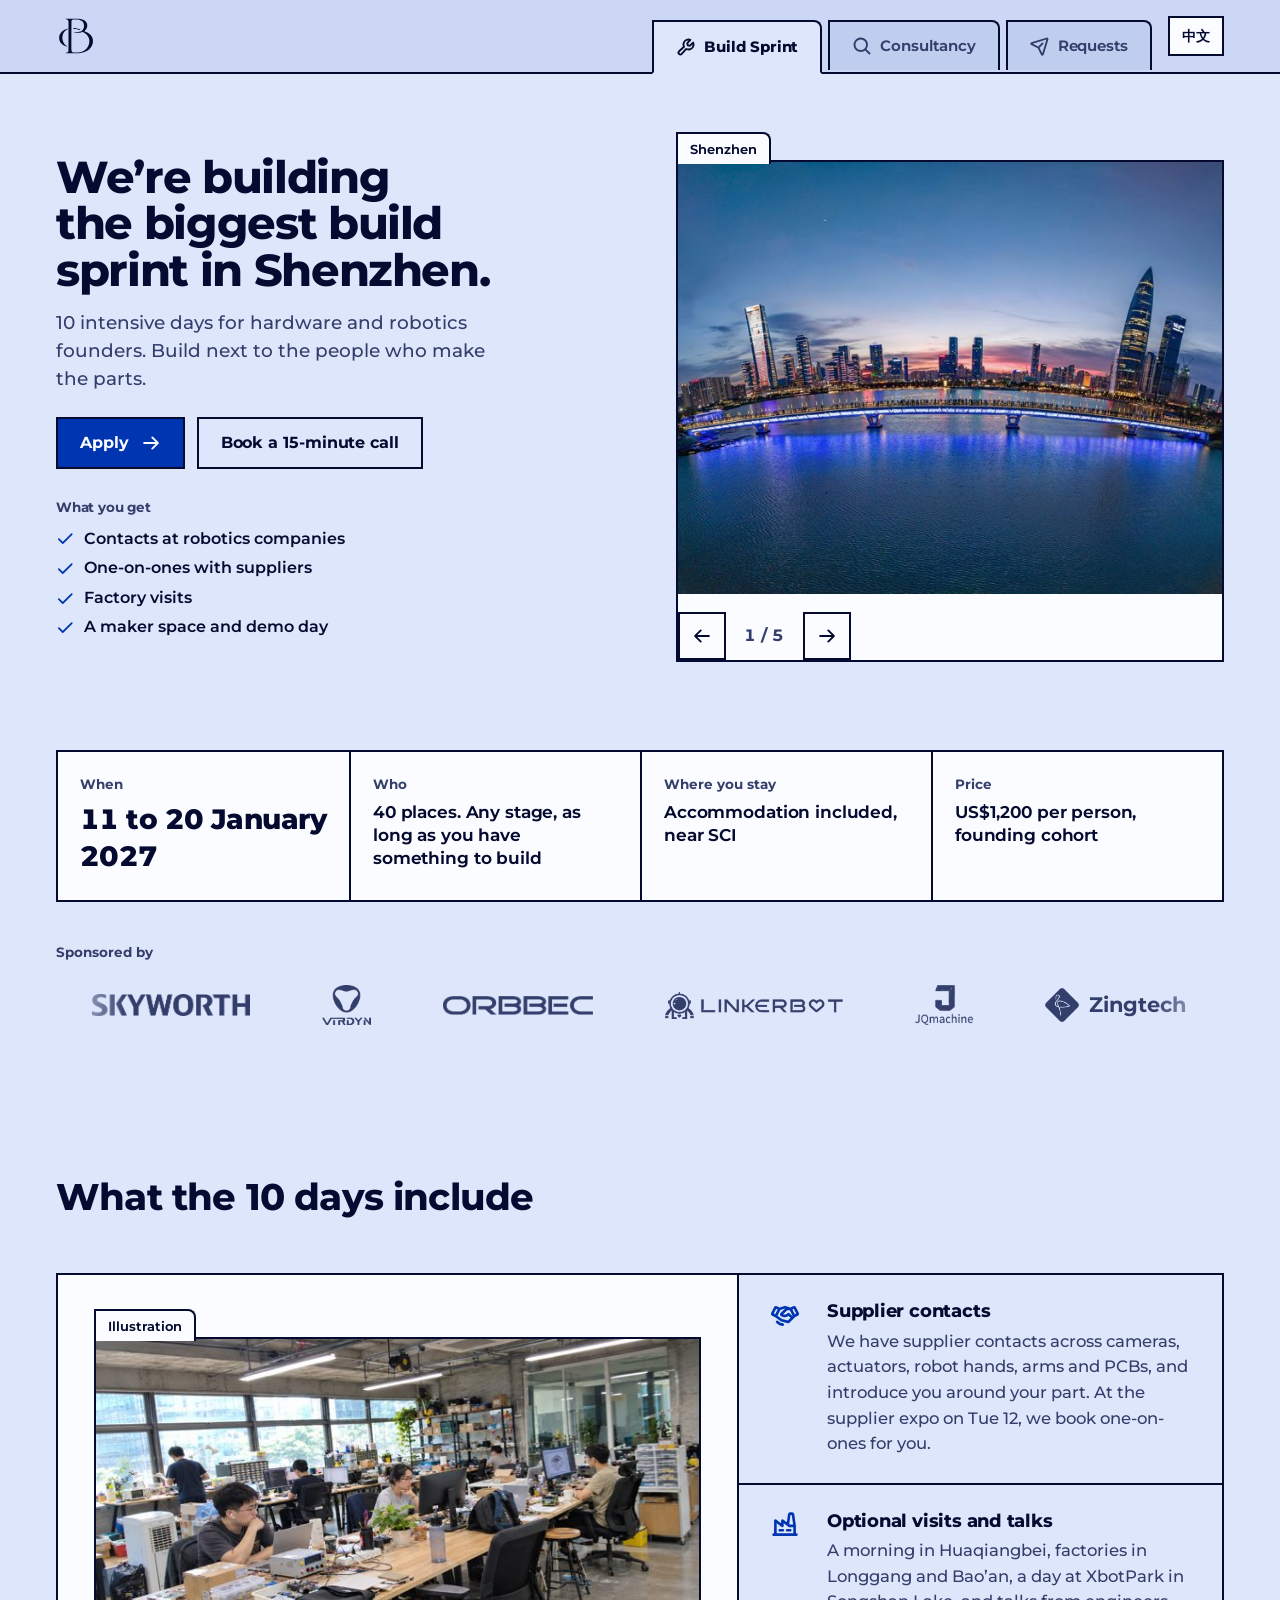
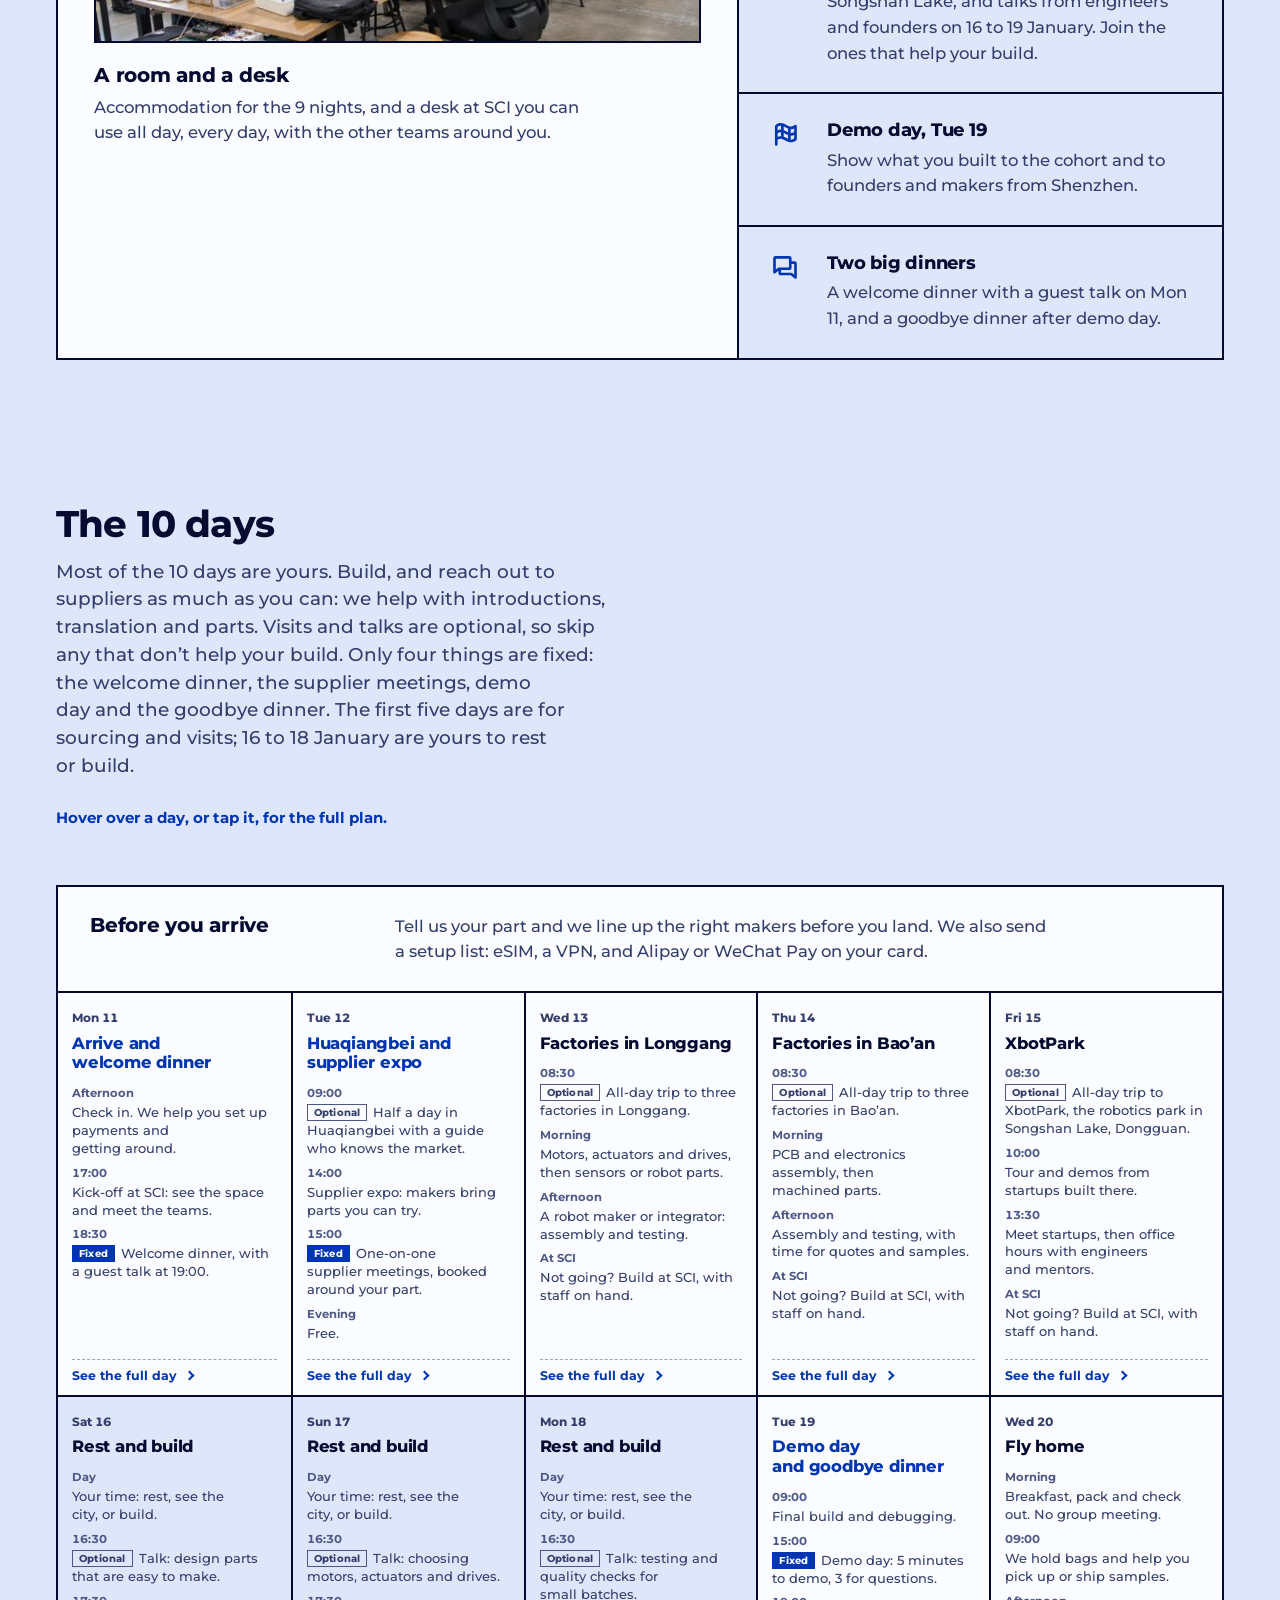
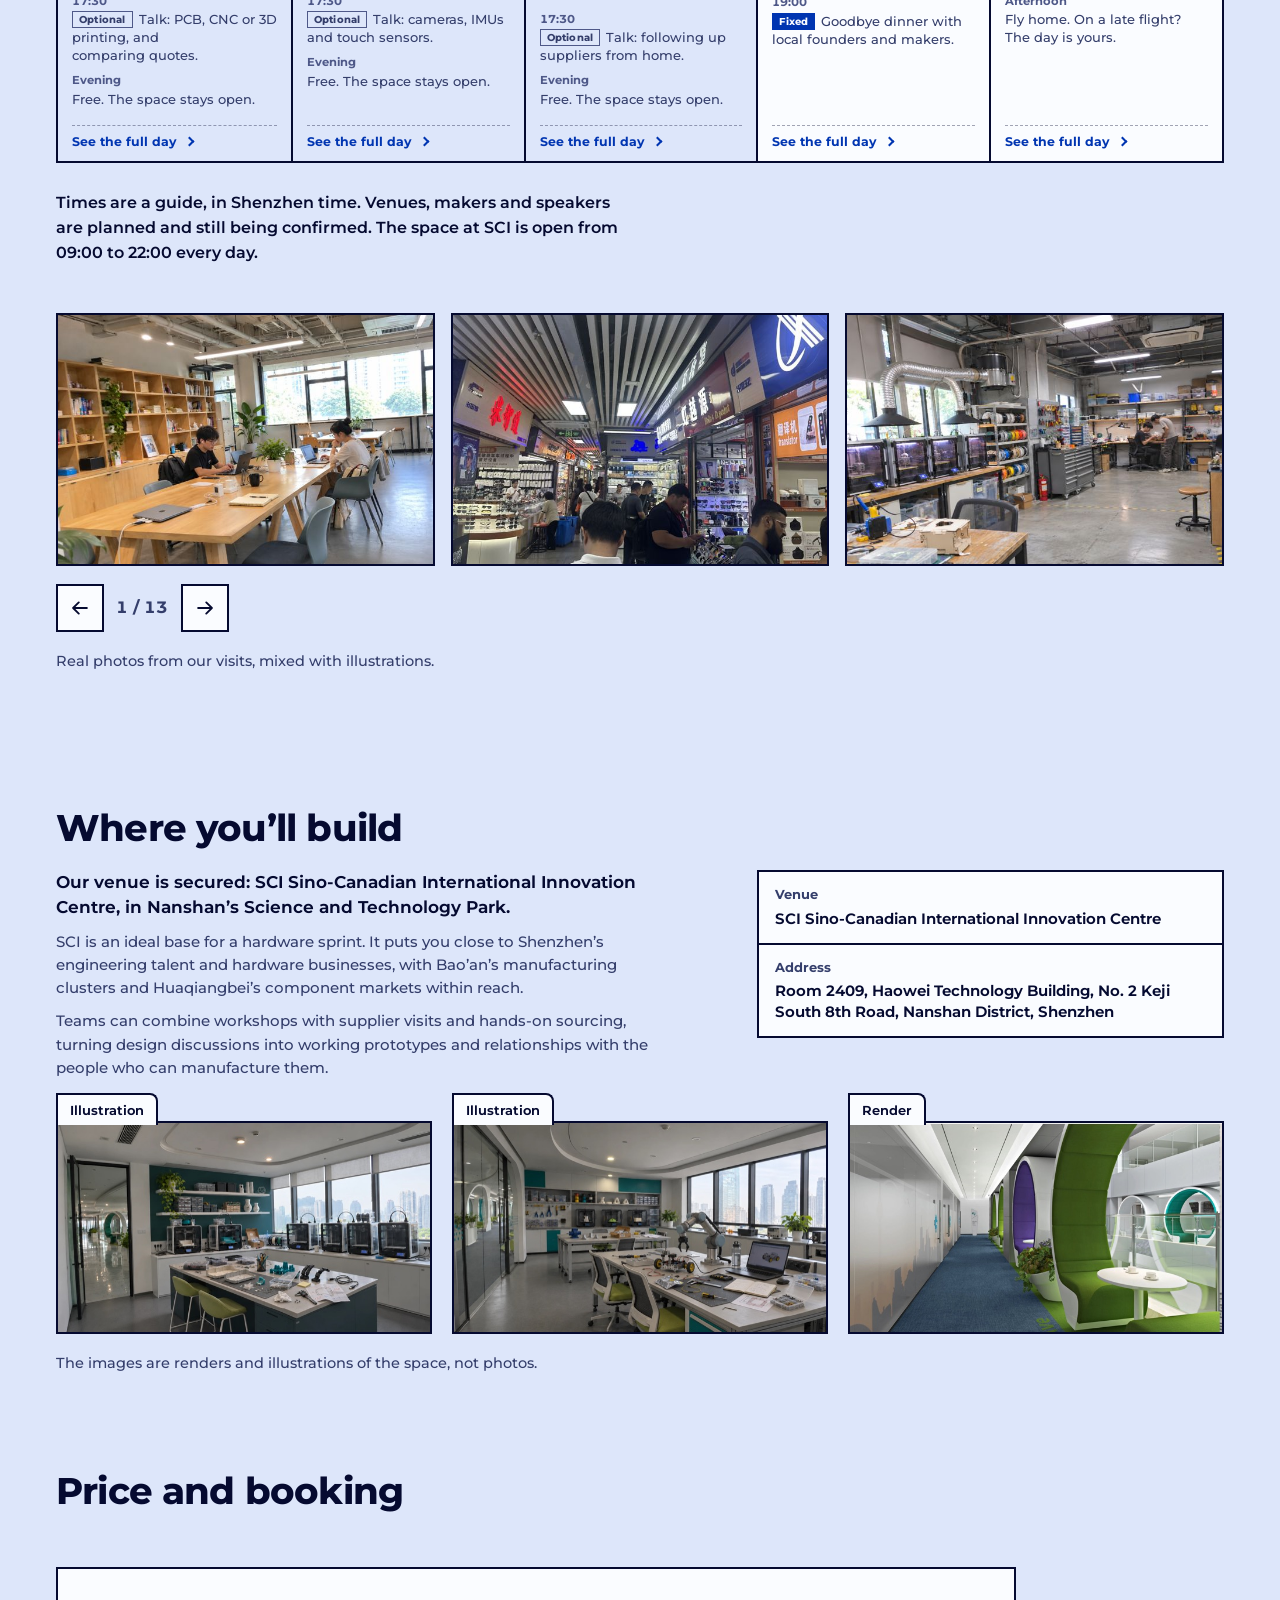
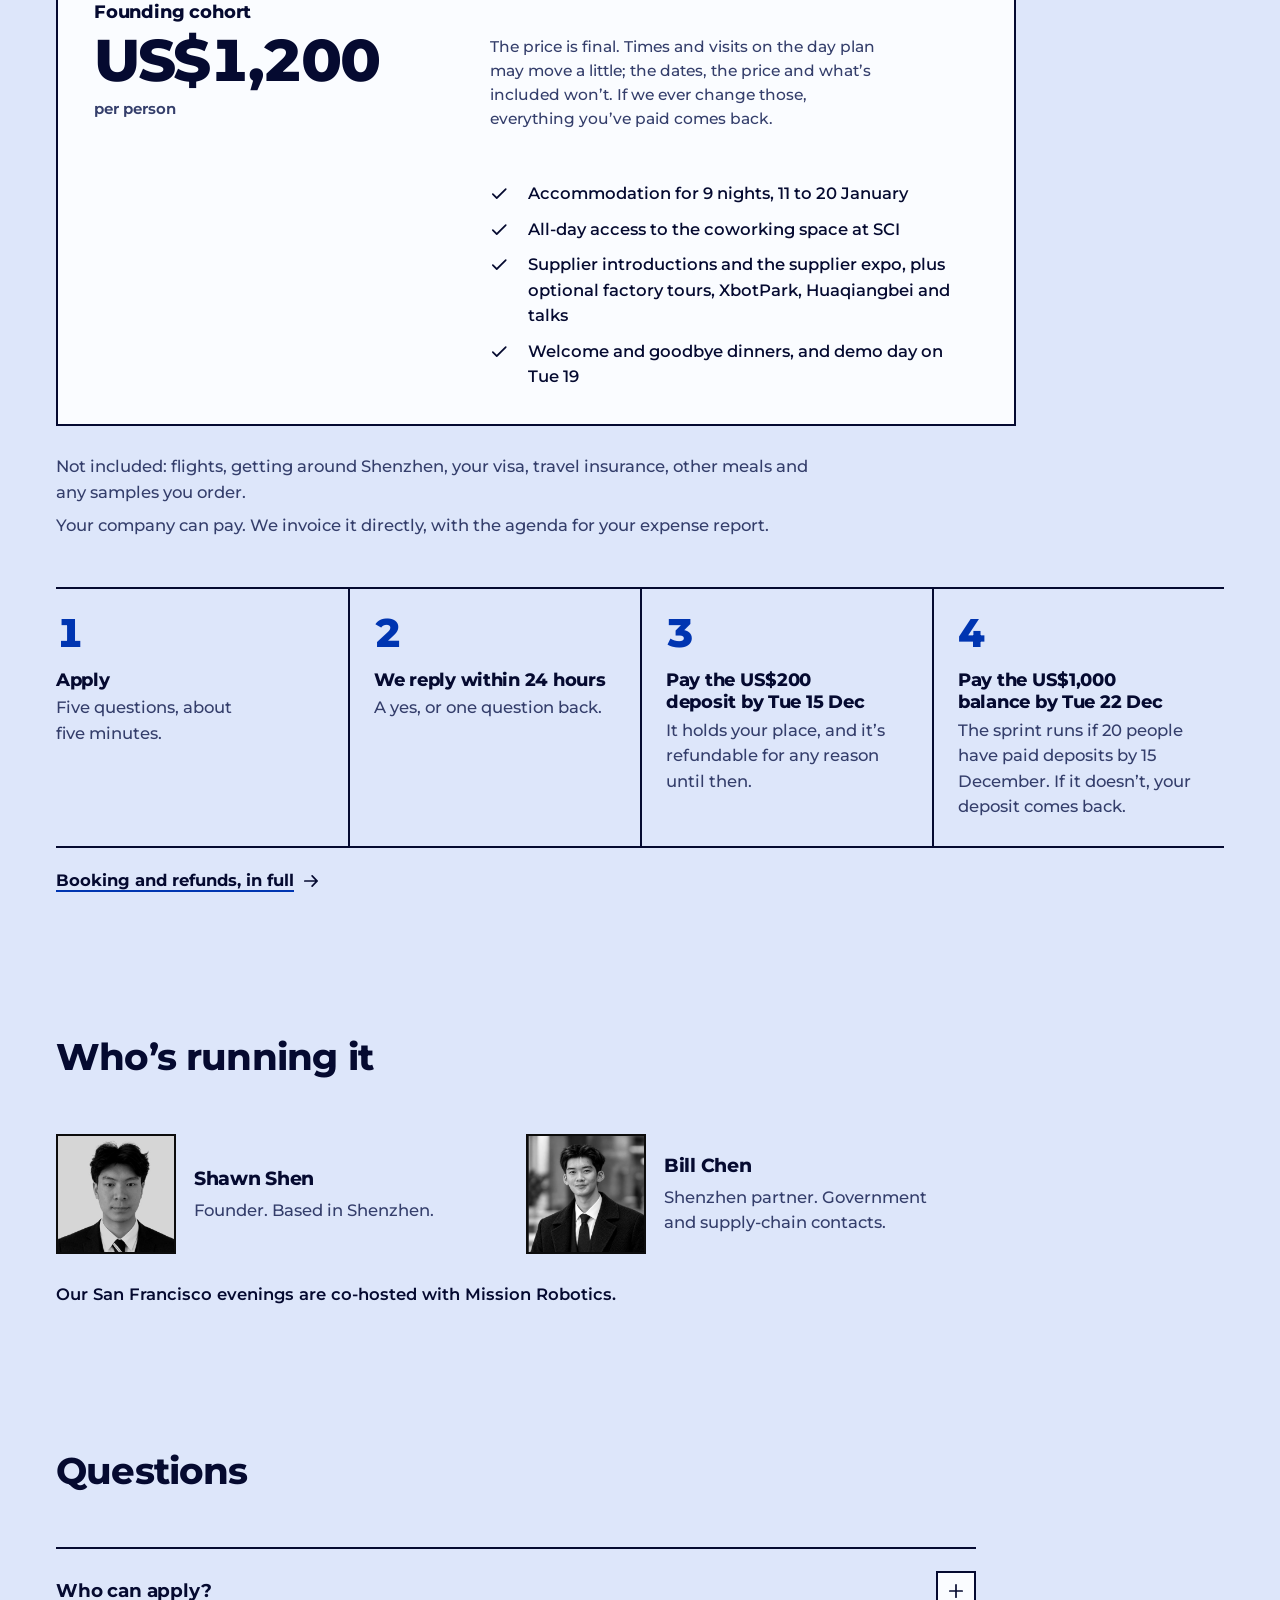
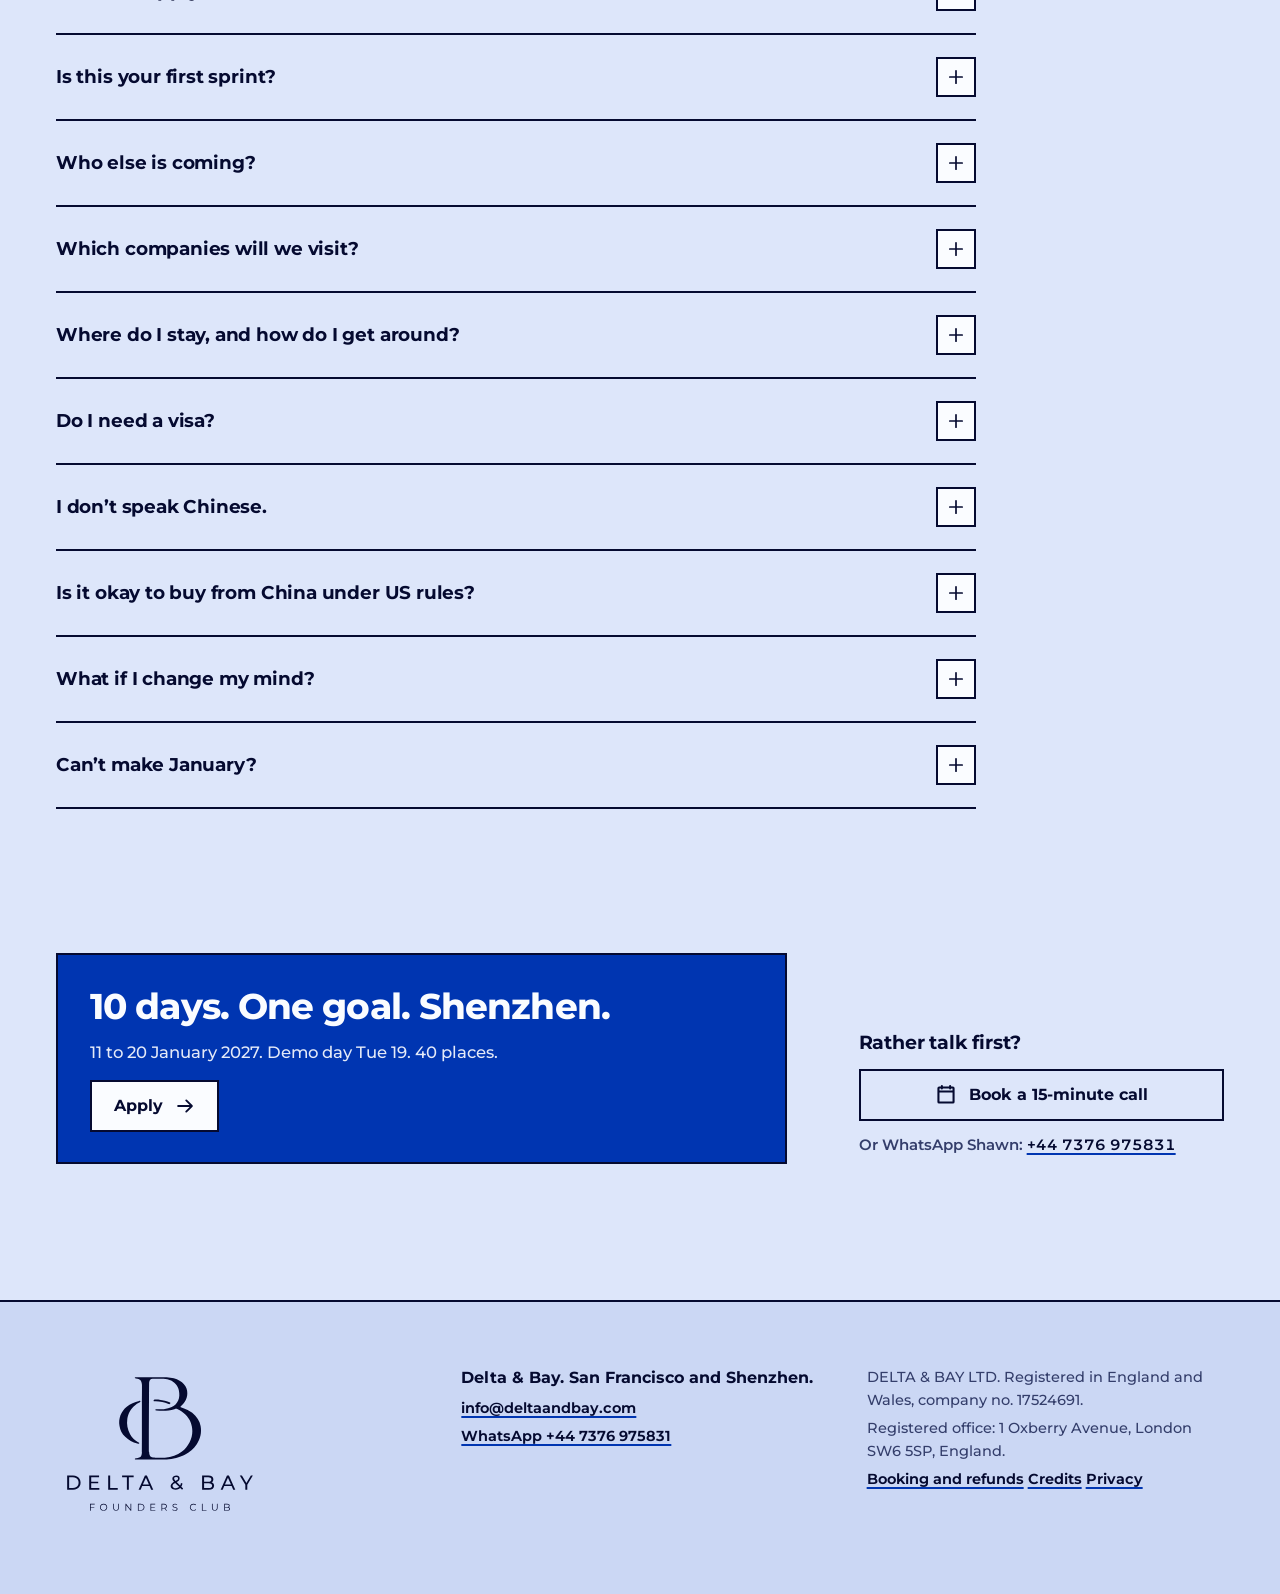
==== commit 877bdd4b: "Home: final 10-day programme (expo on Tue 12, optional factory days 13 to 15, rest and talks 16 to 1" ====
--- a/index.html
+++ b/index.html
@@ -138,10 +138,10 @@
         </div>
       </div>
       <ul class="incl-list">
-        <li><svg class="ico" aria-hidden="true"><use href="icons/sprite.svg#handshake"/></svg><div><h3>Supplier contacts</h3><p>We have supplier contacts across cameras, actuators, robot hands, arms and PCBs, and introduce you around your part. On supplier day, Sat 16, we book one-on-ones for you.</p></div></li>
-        <li><svg class="ico" aria-hidden="true"><use href="icons/sprite.svg#factory"/></svg><div><h3>Optional visits</h3><p>Factories in Bao’an and Longgang, a day at XbotPark in Songshan Lake and a morning in Huaqiangbei. Join the ones that help your build.</p></div></li>
+        <li><svg class="ico" aria-hidden="true"><use href="icons/sprite.svg#handshake"/></svg><div><h3>Supplier contacts</h3><p>We have supplier contacts across cameras, actuators, robot hands, arms and PCBs, and introduce you around your part. At the supplier expo on Tue 12, we book one-on-ones for you.</p></div></li>
+        <li><svg class="ico" aria-hidden="true"><use href="icons/sprite.svg#factory"/></svg><div><h3>Optional visits and talks</h3><p>A morning in Huaqiangbei, factories in Longgang and Bao’an, a day at XbotPark in Songshan Lake, and talks from engineers and founders on 16 to 19 January. Join the ones that help your build.</p></div></li>
         <li><svg class="ico" aria-hidden="true"><use href="icons/sprite.svg#flag-checkered"/></svg><div><h3>Demo day, Tue 19</h3><p>Show what you built to the cohort and to founders and makers from Shenzhen.</p></div></li>
-        <li><svg class="ico" aria-hidden="true"><use href="icons/sprite.svg#chats"/></svg><div><h3>Two big dinners</h3><p>A welcome dinner with a guest talk on Tue 12, and a goodbye dinner after demo day.</p></div></li>
+        <li><svg class="ico" aria-hidden="true"><use href="icons/sprite.svg#chats"/></svg><div><h3>Two big dinners</h3><p>A welcome dinner with a guest talk on Mon 11, and a goodbye dinner after demo day.</p></div></li>
       </ul>
     </div>
   </section>
@@ -150,7 +150,7 @@
   <section class="wrap spread" aria-labelledby="h-days">
     <div class="sec-head">
       <h2 class="h2" id="h-days">The 10 days</h2>
-      <p class="lead">Most of the 10 days are yours. Build, and reach out to suppliers as much as you can: we help with introductions, translation and parts. Visits and talks are optional, so skip any that don’t help your build. Only four things are fixed: the welcome dinner, the supplier meetings, demo day and the goodbye dinner.</p>
+      <p class="lead">Most of the 10 days are yours. Build, and reach out to suppliers as much as you can: we help with introductions, translation and parts. Visits and talks are optional, so skip any that don’t help your build. Only four things are fixed: the welcome dinner, the supplier meetings, demo day and the goodbye dinner. The first five days are for sourcing and visits; 16 to 18 January are yours to rest or build.</p>
       <p class="dgrid-hint">Hover over a day, or tap it, for the full plan.</p>
     </div>
     <div class="days-before days-before--solo">
@@ -158,80 +158,82 @@
       <p>Tell us your part and we line up the right makers before you land. We also send a setup list: eSIM, a VPN, and Alipay or WeChat Pay on your card.</p>
     </div>
     <ol class="dgrid">
-        <li class="dcard" data-day>
+        <li class="dcard dcard--fixed" data-day>
           <p class="dcard-date">Mon 11</p>
-          <h3>Arrive</h3>
-          <dl>
-            <div><dt>Afternoon</dt><dd>Check in. We help you set up payments, DiDi and&nbsp;maps.</dd></div>
-            <div><dt>17:00</dt><dd>See SCI, where you’ll&nbsp;build.</dd></div>
-            <div><dt>17:30</dt><dd><span class="opt">Optional</span> Talk: how to brief a Shenzhen&nbsp;supplier.</dd></div>
-            <div><dt>Evening</dt><dd>Dinner nearby, or&nbsp;rest.</dd></div>
+          <h3>Arrive and welcome&nbsp;dinner</h3>
+          <dl>
+            <div><dt>Afternoon</dt><dd>Check in. We help you set up payments and getting&nbsp;around.</dd></div>
+            <div><dt>17:00</dt><dd>Kick-off at SCI: see the space and meet the&nbsp;teams.</dd></div>
+            <div><dt>18:30</dt><dd><span class="opt opt--fixed">Fixed</span> Welcome dinner, with a guest talk at&nbsp;19:00.</dd></div>
           </dl>
           <button class="dcard-more" type="button" aria-expanded="false" aria-controls="day-11">See the full day</button>
-          <div class="dpop" id="day-11" role="region" aria-label="Mon 11, Arrive">
+          <div class="dpop" id="day-11" role="region" aria-label="Mon 11, Arrive and welcome dinner">
             <p class="dpop-date">Mon 11</p>
-            <p class="dpop-title">Arrive</p>
-            <ol class="dpop-list">
-              <li><span class="dpop-t">13:00</span><p>Arrive in batches and check in. We help set up Alipay or WeChat Pay, DiDi and maps, and leave time for jet&nbsp;lag.</p></li>
-              <li><span class="dpop-t">16:00</span><p>Free. If you land late, go straight to the hotel; no need to&nbsp;rush.</p></li>
-              <li><span class="dpop-t">17:00</span><p>Tour of the coworking space at SCI. Pick up tools and learn how the space&nbsp;works.</p></li>
-              <li><span class="dpop-t">17:30</span><p><span class="opt">Optional</span> Talk: your first time finding a supplier in Shenzhen, and how to explain what you&nbsp;need.</p></li>
-              <li><span class="dpop-t">18:15</span><p>Dinner on your own. We share a list of places nearby; join a table if you&nbsp;like.</p></li>
-              <li><span class="dpop-t">19:30</span><p>Free, rest, or use the&nbsp;space.</p></li>
-            </ol>
-            <p class="dpop-focus"><b>Focus</b> Settle in. We note the one problem each team most needs solved.</p>
-            <p class="dpop-hours">About 3.5 hours free.</p>
+            <p class="dpop-title">Arrive and welcome dinner</p>
+            <ol class="dpop-list">
+              <li><span class="dpop-t">13:00</span><p>Arrive in batches and check in. We help set up payments and getting around, and leave time for jet&nbsp;lag.</p></li>
+              <li><span class="dpop-t">16:00</span><p>Free. Landing late? Come when your flight&nbsp;allows.</p></li>
+              <li><span class="dpop-t">17:00</span><p>Kick-off: a tour of the space at SCI and short team intros. You get your own meeting&nbsp;plan.</p></li>
+              <li><span class="dpop-t">18:00</span><p>Free, then over to&nbsp;dinner.</p></li>
+              <li><span class="dpop-t">18:30</span><p><span class="opt opt--fixed">Fixed</span> Welcome dinner. Talk 1 at 19:00: a guest on using Shenzhen’s supply chain from abroad, then&nbsp;questions.</p></li>
+              <li><span class="dpop-t">20:30</span><p>Free.</p></li>
+            </ol>
+            <p class="dpop-focus"><b>Focus</b> Share your team’s goal. Pick up tomorrow’s Huaqiangbei route and the makers matched to you. Send us your needs form before you fly.</p>
+            <p class="dpop-hours">About 2.5 hours free.</p>
           </div>
         </li>
         <li class="dcard dcard--fixed" data-day>
           <p class="dcard-date">Tue 12</p>
-          <h3>Kick-off and welcome&nbsp;dinner</h3>
-          <dl>
-            <div><dt>09:30</dt><dd>Kick-off. Meet the teams and say what you&nbsp;need.</dd></div>
-            <div><dt>13:00</dt><dd>Build. Send off sample orders&nbsp;early.</dd></div>
-            <div><dt>16:00</dt><dd><span class="opt">Optional</span> Talk: design it so it’s easy to&nbsp;make.</dd></div>
-            <div><dt>18:30</dt><dd><span class="opt opt--fixed">Fixed</span> Welcome dinner, with a guest&nbsp;talk.</dd></div>
+          <h3>Huaqiangbei and supplier&nbsp;expo</h3>
+          <dl>
+            <div><dt>09:00</dt><dd><span class="opt">Optional</span> Half a day in Huaqiangbei with a guide who knows the&nbsp;market.</dd></div>
+            <div><dt>14:00</dt><dd>Supplier expo: makers bring parts you can&nbsp;try.</dd></div>
+            <div><dt>15:00</dt><dd><span class="opt opt--fixed">Fixed</span> One-on-one supplier meetings, booked around your&nbsp;part.</dd></div>
+            <div><dt>Evening</dt><dd>Free.</dd></div>
           </dl>
           <button class="dcard-more" type="button" aria-expanded="false" aria-controls="day-12">See the full day</button>
-          <div class="dpop" id="day-12" role="region" aria-label="Tue 12, Kick-off and welcome dinner">
+          <div class="dpop" id="day-12" role="region" aria-label="Tue 12, Huaqiangbei and supplier expo">
             <p class="dpop-date">Tue 12</p>
-            <p class="dpop-title">Kick-off and welcome dinner</p>
-            <ol class="dpop-list">
-              <li><span class="dpop-t">09:30</span><p>Kick-off: how the 10 days run, who to call, and how to sign up for&nbsp;outings.</p></li>
-              <li><span class="dpop-t">10:00</span><p>Team intros, then groups by need: your goal, the parts you need and the makers you want to&nbsp;meet.</p></li>
-              <li><span class="dpop-t">12:00</span><p>Lunch.</p></li>
-              <li><span class="dpop-t">13:00</span><p>Build, 3 hours. Finish your spec and parts list, check lead times and send sample orders&nbsp;early.</p></li>
-              <li><span class="dpop-t">16:00</span><p><span class="opt">Optional</span> Talk: how to make your first design easier to machine and&nbsp;assemble.</p></li>
-              <li><span class="dpop-t">16:45</span><p>Free. Rest at the hotel or get ready for&nbsp;dinner.</p></li>
-              <li><span class="dpop-t">18:30</span><p><span class="opt opt--fixed">Fixed</span> Welcome dinner. At 19:00 a guest talk on using Shenzhen’s supply chain from abroad, then questions, then dinner with the&nbsp;cohort.</p></li>
-              <li><span class="dpop-t">20:30</span><p>Free.</p></li>
-            </ol>
-            <p class="dpop-focus"><b>Focus</b> Each team leaves with a one-page brief and a goal for the 10 days.</p>
-            <p class="dpop-hours">3 hours building, about 3 hours free.</p>
-          </div>
-        </li>
-        <li class="dcard" data-day>
+            <p class="dpop-title">Huaqiangbei and supplier expo</p>
+            <ol class="dpop-list">
+              <li><span class="dpop-t">09:00</span><p><span class="opt">Optional</span> Leave for Huaqiangbei, in groups by what you need: electronics modules, sensors,&nbsp;connectors.</p></li>
+              <li><span class="dpop-t">10:00</span><p>Huaqiangbei with a guide who knows the market. Look for samples and alternative&nbsp;parts.</p></li>
+              <li><span class="dpop-t">12:30</span><p>Lunch, then on to the&nbsp;expo.</p></li>
+              <li><span class="dpop-t">14:00</span><p>Supplier expo with about 10 to 12 makers: prototyping and manufacturing, motors and actuators, sensors and data rigs, arms and grippers. Try their products, starting with the booths matched to&nbsp;you.</p></li>
+              <li><span class="dpop-t">15:00</span><p><span class="opt opt--fixed">Fixed</span> One-on-one supplier meetings: three rounds, booked for&nbsp;you.</p></li>
+              <li><span class="dpop-t">16:30</span><p>Walk the booths, extra meetings, engineer questions. Agree on samples and next&nbsp;steps.</p></li>
+              <li><span class="dpop-t">18:00</span><p>Dinner on your&nbsp;own.</p></li>
+              <li><span class="dpop-t">19:30</span><p>Free. Test what you bought if you&nbsp;like.</p></li>
+            </ol>
+            <p class="dpop-focus"><b>Focus</b> 2 or 3 good supplier meetings per team. We note the contacts, spec gaps and quotes to chase.</p>
+            <p class="dpop-hours">2.5 hours free.</p>
+          </div>
+        </li>
+        <li class="dcard dcard--trip" data-day>
           <p class="dcard-date">Wed 13</p>
-          <h3>Huaqiangbei</h3>
-          <dl>
-            <div><dt>09:00</dt><dd><span class="opt">Optional</span> Half a day in Huaqiangbei with a guide who knows the&nbsp;stalls.</dd></div>
-            <div><dt>14:00</dt><dd>Build with what you bought, 4&nbsp;hours.</dd></div>
-            <div><dt>Evening</dt><dd>Free. The space stays&nbsp;open.</dd></div>
+          <h3>Factories in&nbsp;Longgang</h3>
+          <dl>
+            <div><dt>08:30</dt><dd><span class="opt">Optional</span> All-day trip to three factories in&nbsp;Longgang.</dd></div>
+            <div><dt>Morning</dt><dd>Motors, actuators and drives, then sensors or robot&nbsp;parts.</dd></div>
+            <div><dt>Afternoon</dt><dd>A robot maker or integrator: assembly and&nbsp;testing.</dd></div>
+            <div><dt>At SCI</dt><dd>Not going? Build at SCI, with staff on&nbsp;hand.</dd></div>
           </dl>
           <button class="dcard-more" type="button" aria-expanded="false" aria-controls="day-13">See the full day</button>
-          <div class="dpop" id="day-13" role="region" aria-label="Wed 13, Huaqiangbei">
+          <div class="dpop" id="day-13" role="region" aria-label="Wed 13, Factories in Longgang">
             <p class="dpop-date">Wed 13</p>
-            <p class="dpop-title">Huaqiangbei</p>
-            <ol class="dpop-list">
-              <li><span class="dpop-t">09:00</span><p>Meet and leave together, in groups by what you’re buying: sensors, electronics modules,&nbsp;connectors.</p></li>
-              <li><span class="dpop-t">10:00</span><p><span class="opt">Optional</span> Huaqiangbei with a guide who knows the market. Look for samples, parts in stock and&nbsp;alternatives.</p></li>
-              <li><span class="dpop-t">12:30</span><p>Lunch and back to&nbsp;SCI.</p></li>
-              <li><span class="dpop-t">14:00</span><p>Build, 4 hours. Test what you bought, update your parts list and chase&nbsp;samples.</p></li>
+            <p class="dpop-title">Factories in Longgang</p>
+            <ol class="dpop-list">
+              <li><span class="dpop-t">08:30</span><p><span class="opt">Optional</span> Meet and leave for Longgang. Visits are matched to your&nbsp;team.</p></li>
+              <li><span class="dpop-t">09:30</span><p>Factory 1: motors, actuators or drives. Check performance, interfaces and custom&nbsp;options.</p></li>
+              <li><span class="dpop-t">11:00</span><p>Short drive, then factory 2 for an hour: sensors or robot&nbsp;parts.</p></li>
+              <li><span class="dpop-t">12:30</span><p>Lunch.</p></li>
+              <li><span class="dpop-t">14:00</span><p>Factory 3: a robot maker or integrator. See assembly and testing, and talk&nbsp;engineering.</p></li>
+              <li><span class="dpop-t">16:30</span><p>Back to&nbsp;base.</p></li>
               <li><span class="dpop-t">18:00</span><p>Dinner on your&nbsp;own.</p></li>
-              <li><span class="dpop-t">19:30</span><p>Free, or keep building. No talk&nbsp;tonight.</p></li>
-            </ol>
-            <p class="dpop-focus"><b>Focus</b> Note part numbers, specs, prices, contacts and alternatives. Need an exact part? Send us the list before.</p>
-            <p class="dpop-hours">4 hours building, 2.5 hours free.</p>
+              <li><span class="dpop-t">19:30</span><p>Free, or start on your&nbsp;demo.</p></li>
+            </ol>
+            <p class="dpop-focus"><b>Focus</b> Check performance, interfaces and custom options. Leave with the samples you need and who to contact.</p>
+            <p class="dpop-hours">Not going? Build at SCI from 09:30 to 12:30 and 13:30 to 17:30, with staff on hand for deliveries. If you go, 2.5 hours free in the evening.</p>
           </div>
         </li>
         <li class="dcard dcard--trip" data-day>
@@ -241,7 +243,7 @@
             <div><dt>08:30</dt><dd><span class="opt">Optional</span> All-day trip to three factories in&nbsp;Bao’an.</dd></div>
             <div><dt>Morning</dt><dd>PCB and electronics assembly, then machined&nbsp;parts.</dd></div>
             <div><dt>Afternoon</dt><dd>Assembly and testing, with time for quotes and&nbsp;samples.</dd></div>
-            <div><dt>Evening</dt><dd>Free.</dd></div>
+            <div><dt>At SCI</dt><dd>Not going? Build at SCI, with staff on&nbsp;hand.</dd></div>
           </dl>
           <button class="dcard-more" type="button" aria-expanded="false" aria-controls="day-14">See the full day</button>
           <div class="dpop" id="day-14" role="region" aria-label="Thu 14, Factories in Bao’an">
@@ -250,7 +252,7 @@
             <ol class="dpop-list">
               <li><span class="dpop-t">08:30</span><p><span class="opt">Optional</span> Meet and leave for Bao’an. On the way: what to check on process, minimum order and lead&nbsp;time.</p></li>
               <li><span class="dpop-t">09:30</span><p>Factory 1: PCB or electronics assembly. See the line and go through your needs with an&nbsp;engineer.</p></li>
-              <li><span class="dpop-t">11:00</span><p>Factory 2, one hour: structural parts or quick&nbsp;prototypes.</p></li>
+              <li><span class="dpop-t">11:00</span><p>Short drive, then factory 2 for an hour: structural parts or quick&nbsp;prototypes.</p></li>
               <li><span class="dpop-t">12:30</span><p>Lunch.</p></li>
               <li><span class="dpop-t">14:00</span><p>Factory 3: assembly or testing. Two hours, plus 30 minutes for quotes and&nbsp;samples.</p></li>
               <li><span class="dpop-t">16:30</span><p>Back to&nbsp;base.</p></li>
@@ -258,7 +260,7 @@
               <li><span class="dpop-t">19:30</span><p>Free.</p></li>
             </ol>
             <p class="dpop-focus"><b>Focus</b> Pick the makers worth following up, with their terms and the next step.</p>
-            <p class="dpop-hours">2.5 hours free. Rather build? Stay at SCI.</p>
+            <p class="dpop-hours">Not going? Build at SCI from 09:30 to 12:30 and 13:30 to 17:30, with staff on hand for deliveries. If you go, 2.5 hours free in the evening.</p>
           </div>
         </li>
         <li class="dcard dcard--trip" data-day>
@@ -268,7 +270,7 @@
             <div><dt>08:30</dt><dd><span class="opt">Optional</span> All-day trip to XbotPark, the robotics park in Songshan Lake,&nbsp;Dongguan.</dd></div>
             <div><dt>10:00</dt><dd>Tour and demos from startups built&nbsp;there.</dd></div>
             <div><dt>13:30</dt><dd>Meet startups, then office hours with engineers and&nbsp;mentors.</dd></div>
-            <div><dt>Evening</dt><dd>Free.</dd></div>
+            <div><dt>At SCI</dt><dd>Not going? Build at SCI, with staff on&nbsp;hand.</dd></div>
           </dl>
           <button class="dcard-more" type="button" aria-expanded="false" aria-controls="day-15">See the full day</button>
           <div class="dpop" id="day-15" role="region" aria-label="Fri 15, XbotPark">
@@ -283,85 +285,89 @@
               <li><span class="dpop-t">16:30</span><p>Head back. Dinner on your&nbsp;own.</p></li>
               <li><span class="dpop-t">19:30</span><p>Free.</p></li>
             </ol>
-            <p class="dpop-focus"><b>Focus</b> Leave with changes to your design and people to follow up with.</p>
-            <p class="dpop-hours">2.5 hours free. The day’s agenda is being booked with the park.</p>
-          </div>
-        </li>
-        <li class="dcard dcard--fixed" data-day>
+            <p class="dpop-focus"><b>Focus</b> Leave with changes to your design and people to follow up with. The day’s agenda is being booked with the park.</p>
+            <p class="dpop-hours">Not going? Build at SCI from 09:30 to 12:30 and 13:30 to 17:30, with staff on hand for deliveries. If you go, 2.5 hours free in the evening.</p>
+          </div>
+        </li>
+        <li class="dcard dcard--rest" data-day>
           <p class="dcard-date">Sat 16</p>
-          <h3>Supplier&nbsp;day</h3>
-          <dl>
-            <div><dt>10:00</dt><dd>Supplier expo: makers bring parts you can&nbsp;try.</dd></div>
-            <div><dt>13:00</dt><dd><span class="opt opt--fixed">Fixed</span> One-on-one supplier meetings, booked around your&nbsp;part.</dd></div>
-            <div><dt>16:00</dt><dd>Second meetings and engineer&nbsp;questions.</dd></div>
-            <div><dt>Evening</dt><dd>Free.</dd></div>
+          <h3>Rest and&nbsp;build</h3>
+          <dl>
+            <div><dt>Day</dt><dd>Your time: rest, see the city, or&nbsp;build.</dd></div>
+            <div><dt>16:30</dt><dd><span class="opt">Optional</span> Talk: design parts that are easy to&nbsp;make.</dd></div>
+            <div><dt>17:30</dt><dd><span class="opt">Optional</span> Talk: PCB, CNC or 3D printing, and comparing&nbsp;quotes.</dd></div>
+            <div><dt>Evening</dt><dd>Free. The space stays&nbsp;open.</dd></div>
           </dl>
           <button class="dcard-more" type="button" aria-expanded="false" aria-controls="day-16">See the full day</button>
-          <div class="dpop" id="day-16" role="region" aria-label="Sat 16, Supplier day">
+          <div class="dpop" id="day-16" role="region" aria-label="Sat 16, Rest and build">
             <p class="dpop-date">Sat 16</p>
-            <p class="dpop-title">Supplier day</p>
-            <ol class="dpop-list">
-              <li><span class="dpop-t">09:30</span><p>Sign in. Get the list of makers and your one-on-one&nbsp;schedule.</p></li>
-              <li><span class="dpop-t">10:00</span><p>Expo. Try products across four areas: PCB, CNC, 3D printing and small batches; motors, actuators, drives and batteries; cameras, IMUs, touch sensors and data rigs; arms, grippers, hands and&nbsp;robots.</p></li>
-              <li><span class="dpop-t">12:00</span><p>Lunch.</p></li>
-              <li><span class="dpop-t">13:00</span><p><span class="opt opt--fixed">Fixed</span> One-on-one supplier meetings: five rounds of 25 minutes, booked for&nbsp;you.</p></li>
-              <li><span class="dpop-t">15:30</span><p>Break. Sort your&nbsp;notes.</p></li>
-              <li><span class="dpop-t">16:00</span><p>Walk the booths, second meetings, engineer&nbsp;questions.</p></li>
-              <li><span class="dpop-t">17:30</span><p>Hand in your shortlist. Dinner on your&nbsp;own.</p></li>
-              <li><span class="dpop-t">19:30</span><p>Free.</p></li>
-            </ol>
-            <p class="dpop-focus"><b>Focus</b> 3 to 5 good meetings per team, each with samples to test, price terms and a named contact. No need to buy anything on the day.</p>
-            <p class="dpop-hours">2.5 hours free.</p>
+            <p class="dpop-title">Rest and build</p>
+            <ol class="dpop-list">
+              <li><span class="dpop-t">09:30</span><p>Your time, 3 hours: rest, see the city, or build. Tools and deliveries at&nbsp;SCI.</p></li>
+              <li><span class="dpop-t">12:30</span><p>Lunch on your&nbsp;own.</p></li>
+              <li><span class="dpop-t">13:30</span><p>Your time, 3 hours: keep building, meet a supplier, or go&nbsp;out.</p></li>
+              <li><span class="dpop-t">16:30</span><p><span class="opt">Optional</span> Talk 2: how to change your design so parts are easier to machine and&nbsp;assemble.</p></li>
+              <li><span class="dpop-t">17:15</span><p>Tea&nbsp;break.</p></li>
+              <li><span class="dpop-t">17:30</span><p><span class="opt">Optional</span> Talk 3: choosing between PCB, CNC and 3D printing, comparing quotes and planning&nbsp;samples.</p></li>
+              <li><span class="dpop-t">18:15</span><p>Dinner on your&nbsp;own.</p></li>
+              <li><span class="dpop-t">19:30</span><p>Free. The space stays open if you want to&nbsp;build.</p></li>
+            </ol>
+            <p class="dpop-focus"><b>Focus</b> Building? Test new parts, fix the design and reorder what’s missing. Resting? Nothing is due.</p>
+            <p class="dpop-hours">6 hours of your own in the day, 2.5 free in the evening. Skip any talk you like.</p>
           </div>
         </li>
         <li class="dcard dcard--rest" data-day>
           <p class="dcard-date">Sun 17</p>
-          <h3>Rest</h3>
-          <dl>
-            <div><dt>All day</dt><dd>Rest, see the city, or build. The space stays&nbsp;open.</dd></div>
-            <div><dt>17:00</dt><dd><span class="opt">Optional</span> Talk: lessons from a first small production&nbsp;run.</dd></div>
+          <h3>Rest and&nbsp;build</h3>
+          <dl>
+            <div><dt>Day</dt><dd>Your time: rest, see the city, or&nbsp;build.</dd></div>
+            <div><dt>16:30</dt><dd><span class="opt">Optional</span> Talk: choosing motors, actuators and&nbsp;drives.</dd></div>
+            <div><dt>17:30</dt><dd><span class="opt">Optional</span> Talk: cameras, IMUs and touch&nbsp;sensors.</dd></div>
+            <div><dt>Evening</dt><dd>Free. The space stays&nbsp;open.</dd></div>
           </dl>
           <button class="dcard-more" type="button" aria-expanded="false" aria-controls="day-17">See the full day</button>
-          <div class="dpop" id="day-17" role="region" aria-label="Sun 17, Rest">
+          <div class="dpop" id="day-17" role="region" aria-label="Sun 17, Rest and build">
             <p class="dpop-date">Sun 17</p>
-            <p class="dpop-title">Rest</p>
-            <ol class="dpop-list">
-              <li><span class="dpop-t">09:00</span><p>Free: rest, see the city, or&nbsp;build.</p></li>
+            <p class="dpop-title">Rest and build</p>
+            <ol class="dpop-list">
+              <li><span class="dpop-t">09:30</span><p>Your time, 3 hours: rest, see the city, or build. Tools and deliveries at&nbsp;SCI.</p></li>
               <li><span class="dpop-t">12:30</span><p>Lunch on your&nbsp;own.</p></li>
-              <li><span class="dpop-t">13:30</span><p>Free: rest, build, or meet suppliers&nbsp;yourself.</p></li>
-              <li><span class="dpop-t">17:00</span><p><span class="opt">Optional</span> Talk: a hardware founder on what went wrong in their first small production&nbsp;run.</p></li>
-              <li><span class="dpop-t">17:45</span><p>Dinner on your&nbsp;own.</p></li>
-              <li><span class="dpop-t">19:30</span><p>Free. The space stays&nbsp;open.</p></li>
-            </ol>
-            <p class="dpop-focus"><b>Focus</b> Nothing is due. You have 7 daytime hours to build if you want them.</p>
-            <p class="dpop-hours">About 9.5 hours free.</p>
-          </div>
-        </li>
-        <li class="dcard dcard--trip" data-day>
+              <li><span class="dpop-t">13:30</span><p>Your time, 3 hours: keep building, meet a supplier, or go&nbsp;out.</p></li>
+              <li><span class="dpop-t">16:30</span><p><span class="opt">Optional</span> Talk 4: choosing and matching motors, actuators and&nbsp;drives.</p></li>
+              <li><span class="dpop-t">17:15</span><p>Tea&nbsp;break.</p></li>
+              <li><span class="dpop-t">17:30</span><p><span class="opt">Optional</span> Talk 5: choosing and integrating cameras, IMUs and touch&nbsp;sensors.</p></li>
+              <li><span class="dpop-t">18:15</span><p>Dinner on your&nbsp;own.</p></li>
+              <li><span class="dpop-t">19:30</span><p>Free. The space stays open if you want to&nbsp;build.</p></li>
+            </ol>
+            <p class="dpop-focus"><b>Focus</b> Building? Get your subsystems working together and log what breaks. Resting? Nothing is due.</p>
+            <p class="dpop-hours">6 hours of your own in the day, 2.5 free in the evening. Skip any talk you like.</p>
+          </div>
+        </li>
+        <li class="dcard dcard--rest" data-day>
           <p class="dcard-date">Mon 18</p>
-          <h3>Factories in&nbsp;Longgang</h3>
-          <dl>
-            <div><dt>08:30</dt><dd><span class="opt">Optional</span> All-day trip to three factories in&nbsp;Longgang.</dd></div>
-            <div><dt>Morning</dt><dd>Motors, actuators and drives, then sensors or robot&nbsp;parts.</dd></div>
-            <div><dt>Afternoon</dt><dd>A robot maker or integrator: assembly and&nbsp;testing.</dd></div>
-            <div><dt>Evening</dt><dd>Free, or prep your&nbsp;demo.</dd></div>
+          <h3>Rest and&nbsp;build</h3>
+          <dl>
+            <div><dt>Day</dt><dd>Your time: rest, see the city, or&nbsp;build.</dd></div>
+            <div><dt>16:30</dt><dd><span class="opt">Optional</span> Talk: testing and quality checks for small&nbsp;batches.</dd></div>
+            <div><dt>17:30</dt><dd><span class="opt">Optional</span> Talk: following up suppliers from&nbsp;home.</dd></div>
+            <div><dt>Evening</dt><dd>Free. The space stays&nbsp;open.</dd></div>
           </dl>
           <button class="dcard-more" type="button" aria-expanded="false" aria-controls="day-18">See the full day</button>
-          <div class="dpop" id="day-18" role="region" aria-label="Mon 18, Factories in Longgang">
+          <div class="dpop" id="day-18" role="region" aria-label="Mon 18, Rest and build">
             <p class="dpop-date">Mon 18</p>
-            <p class="dpop-title">Factories in Longgang</p>
-            <ol class="dpop-list">
-              <li><span class="dpop-t">08:30</span><p><span class="opt">Optional</span> Meet and leave for Longgang. Visits are matched to your&nbsp;team.</p></li>
-              <li><span class="dpop-t">09:30</span><p>Factory 1: motors, actuators or drives. Check performance, interfaces and custom&nbsp;options.</p></li>
-              <li><span class="dpop-t">11:00</span><p>Factory 2, one hour: sensors or robot&nbsp;parts.</p></li>
-              <li><span class="dpop-t">12:30</span><p>Lunch.</p></li>
-              <li><span class="dpop-t">14:00</span><p>Factory 3: a robot maker or integrator. See assembly and testing, and talk&nbsp;engineering.</p></li>
-              <li><span class="dpop-t">16:30</span><p>Back to&nbsp;base.</p></li>
-              <li><span class="dpop-t">18:00</span><p>Dinner on your&nbsp;own.</p></li>
-              <li><span class="dpop-t">19:30</span><p>Free, or prep your&nbsp;demo.</p></li>
-            </ol>
-            <p class="dpop-focus"><b>Focus</b> A path to samples or a small batch. Anything ordered today won’t arrive in time for demo day.</p>
-            <p class="dpop-hours">2.5 hours free.</p>
+            <p class="dpop-title">Rest and build</p>
+            <ol class="dpop-list">
+              <li><span class="dpop-t">09:30</span><p>Your time, 3 hours: rest, see the city, or build. Tools and deliveries at&nbsp;SCI.</p></li>
+              <li><span class="dpop-t">12:30</span><p>Lunch on your&nbsp;own.</p></li>
+              <li><span class="dpop-t">13:30</span><p>Your time, 3 hours: keep building, meet a supplier, or go&nbsp;out.</p></li>
+              <li><span class="dpop-t">16:30</span><p><span class="opt">Optional</span> Talk 6: from prototype to small batch, and how to set up testing and quality&nbsp;checks.</p></li>
+              <li><span class="dpop-t">17:15</span><p>Tea&nbsp;break.</p></li>
+              <li><span class="dpop-t">17:30</span><p><span class="opt">Optional</span> Talk 7: following up suppliers and samples once you’ve left&nbsp;Shenzhen.</p></li>
+              <li><span class="dpop-t">18:15</span><p>Dinner on your&nbsp;own.</p></li>
+              <li><span class="dpop-t">19:30</span><p>Free. The space stays open if you want to&nbsp;build.</p></li>
+            </ol>
+            <p class="dpop-focus"><b>Focus</b> Building? Finish your demo version and a backup video. Sort out samples to take or ship. Resting? Nothing is due.</p>
+            <p class="dpop-hours">6 hours of your own in the day, 2.5 free in the evening. Skip any talk you like.</p>
           </div>
         </li>
         <li class="dcard dcard--fixed" data-day>
@@ -379,7 +385,7 @@
             <ol class="dpop-list">
               <li><span class="dpop-t">09:00</span><p>Final build and debugging, 3.5 hours. Prepare your demo and a backup&nbsp;video.</p></li>
               <li><span class="dpop-t">12:30</span><p>Lunch.</p></li>
-              <li><span class="dpop-t">13:30</span><p><span class="opt">Optional</span> Talk: from a working prototype to a product you can&nbsp;ship.</p></li>
+              <li><span class="dpop-t">13:30</span><p><span class="opt">Optional</span> Talk 8: after demo day, planning your next build and production&nbsp;run.</p></li>
               <li><span class="dpop-t">14:15</span><p>Set up, kit check, guests&nbsp;arrive.</p></li>
               <li><span class="dpop-t">15:00</span><p><span class="opt opt--fixed">Fixed</span> Demo day. Each team demos for 5 minutes and takes 3 minutes of questions, then open tables. With more than 12 teams, demos move to&nbsp;tables.</p></li>
               <li><span class="dpop-t">17:30</span><p>Free.</p></li>
@@ -392,25 +398,24 @@
         </li>
         <li class="dcard" data-day>
           <p class="dcard-date">Wed 20</p>
-          <h3>Wrap up and fly&nbsp;home</h3>
-          <dl>
-            <div><dt>09:00</dt><dd><span class="opt">Optional</span> Talk: following up samples from&nbsp;home.</dd></div>
-            <div><dt>09:45</dt><dd>Last supplier follow-ups. Pick up&nbsp;samples.</dd></div>
-            <div><dt>15:00</dt><dd>Fly&nbsp;home.</dd></div>
+          <h3>Fly&nbsp;home</h3>
+          <dl>
+            <div><dt>Morning</dt><dd>Breakfast, pack and check out. No group&nbsp;meeting.</dd></div>
+            <div><dt>09:00</dt><dd>We hold bags and help you pick up or ship&nbsp;samples.</dd></div>
+            <div><dt>Afternoon</dt><dd>Fly home. On a late flight? The day is&nbsp;yours.</dd></div>
           </dl>
           <button class="dcard-more" type="button" aria-expanded="false" aria-controls="day-20">See the full day</button>
-          <div class="dpop" id="day-20" role="region" aria-label="Wed 20, Wrap up and fly home">
+          <div class="dpop" id="day-20" role="region" aria-label="Wed 20, Fly home">
             <p class="dpop-date">Wed 20</p>
-            <p class="dpop-title">Wrap up and fly home</p>
-            <ol class="dpop-list">
-              <li><span class="dpop-t">09:00</span><p><span class="opt">Optional</span> Talk: how to follow up samples and checks once you’ve left&nbsp;Shenzhen.</p></li>
-              <li><span class="dpop-t">09:45</span><p>Last round of supplier follow-ups. Pick up samples and confirm&nbsp;deliveries.</p></li>
-              <li><span class="dpop-t">12:30</span><p>Lunch.</p></li>
-              <li><span class="dpop-t">13:30</span><p>Pack, check out, ship samples&nbsp;home.</p></li>
-              <li><span class="dpop-t">15:00</span><p>Leave in batches. Early flights leave&nbsp;earlier.</p></li>
-            </ol>
-            <p class="dpop-focus"><b>Focus</b> Leave with a list of makers, samples, lead times, contacts and the date of your next call. We help you follow up.</p>
-            <p class="dpop-hours">1.5 hours to pack.</p>
+            <p class="dpop-title">Fly home</p>
+            <ol class="dpop-list">
+              <li><span class="dpop-t">Morning</span><p>Breakfast, packing, check-out and the trip to the airport, all around your flight. No group&nbsp;meeting.</p></li>
+              <li><span class="dpop-t">09:00</span><p>Bag storage, sample pickup and help shipping samples, if you need&nbsp;it.</p></li>
+              <li><span class="dpop-t">Afternoon</span><p>Leave in batches. On a late flight? Free time, and the space if SCI&nbsp;allows.</p></li>
+              <li><span class="dpop-t">All day</span><p>No talks, visits or group&nbsp;work.</p></li>
+            </ol>
+            <p class="dpop-focus"><b>Focus</b> Take your samples with you or ship them before you go. Contacts and next steps are sorted on the 18th and 19th.</p>
+            <p class="dpop-hours">Everything runs to your flight.</p>
           </div>
         </li>
     </ol>
@@ -486,7 +491,7 @@
         <ul>
           <li><svg class="ico" aria-hidden="true"><use href="icons/sprite.svg#check"/></svg><span>Accommodation for 9 nights, 11 to 20 January</span></li>
           <li><svg class="ico" aria-hidden="true"><use href="icons/sprite.svg#check"/></svg><span>All-day access to the coworking space at SCI</span></li>
-          <li><svg class="ico" aria-hidden="true"><use href="icons/sprite.svg#check"/></svg><span>Supplier introductions and supplier day, plus optional factory tours, XbotPark and Huaqiangbei</span></li>
+          <li><svg class="ico" aria-hidden="true"><use href="icons/sprite.svg#check"/></svg><span>Supplier introductions and the supplier expo, plus optional factory tours, XbotPark, Huaqiangbei and talks</span></li>
           <li><svg class="ico" aria-hidden="true"><use href="icons/sprite.svg#check"/></svg><span>Welcome and goodbye dinners, and demo day on Tue 19</span></li>
         </ul>
       </div>
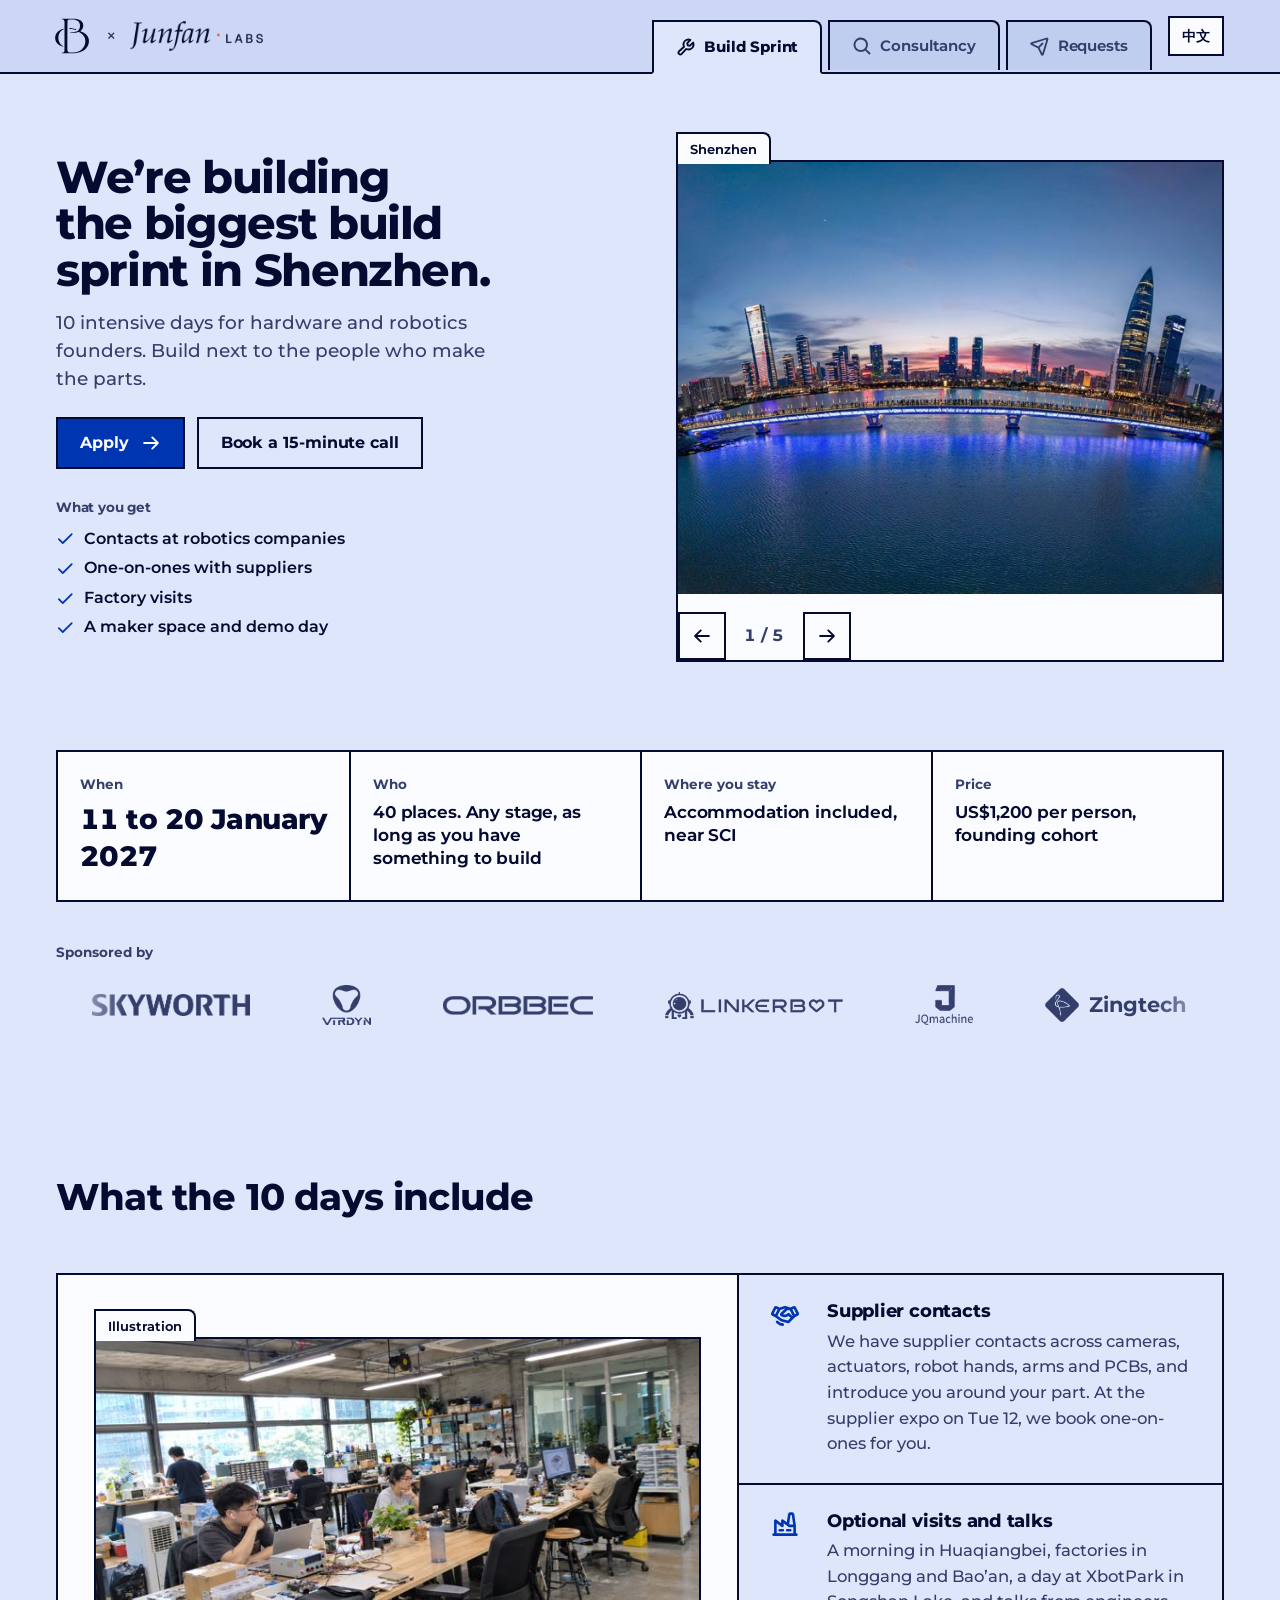
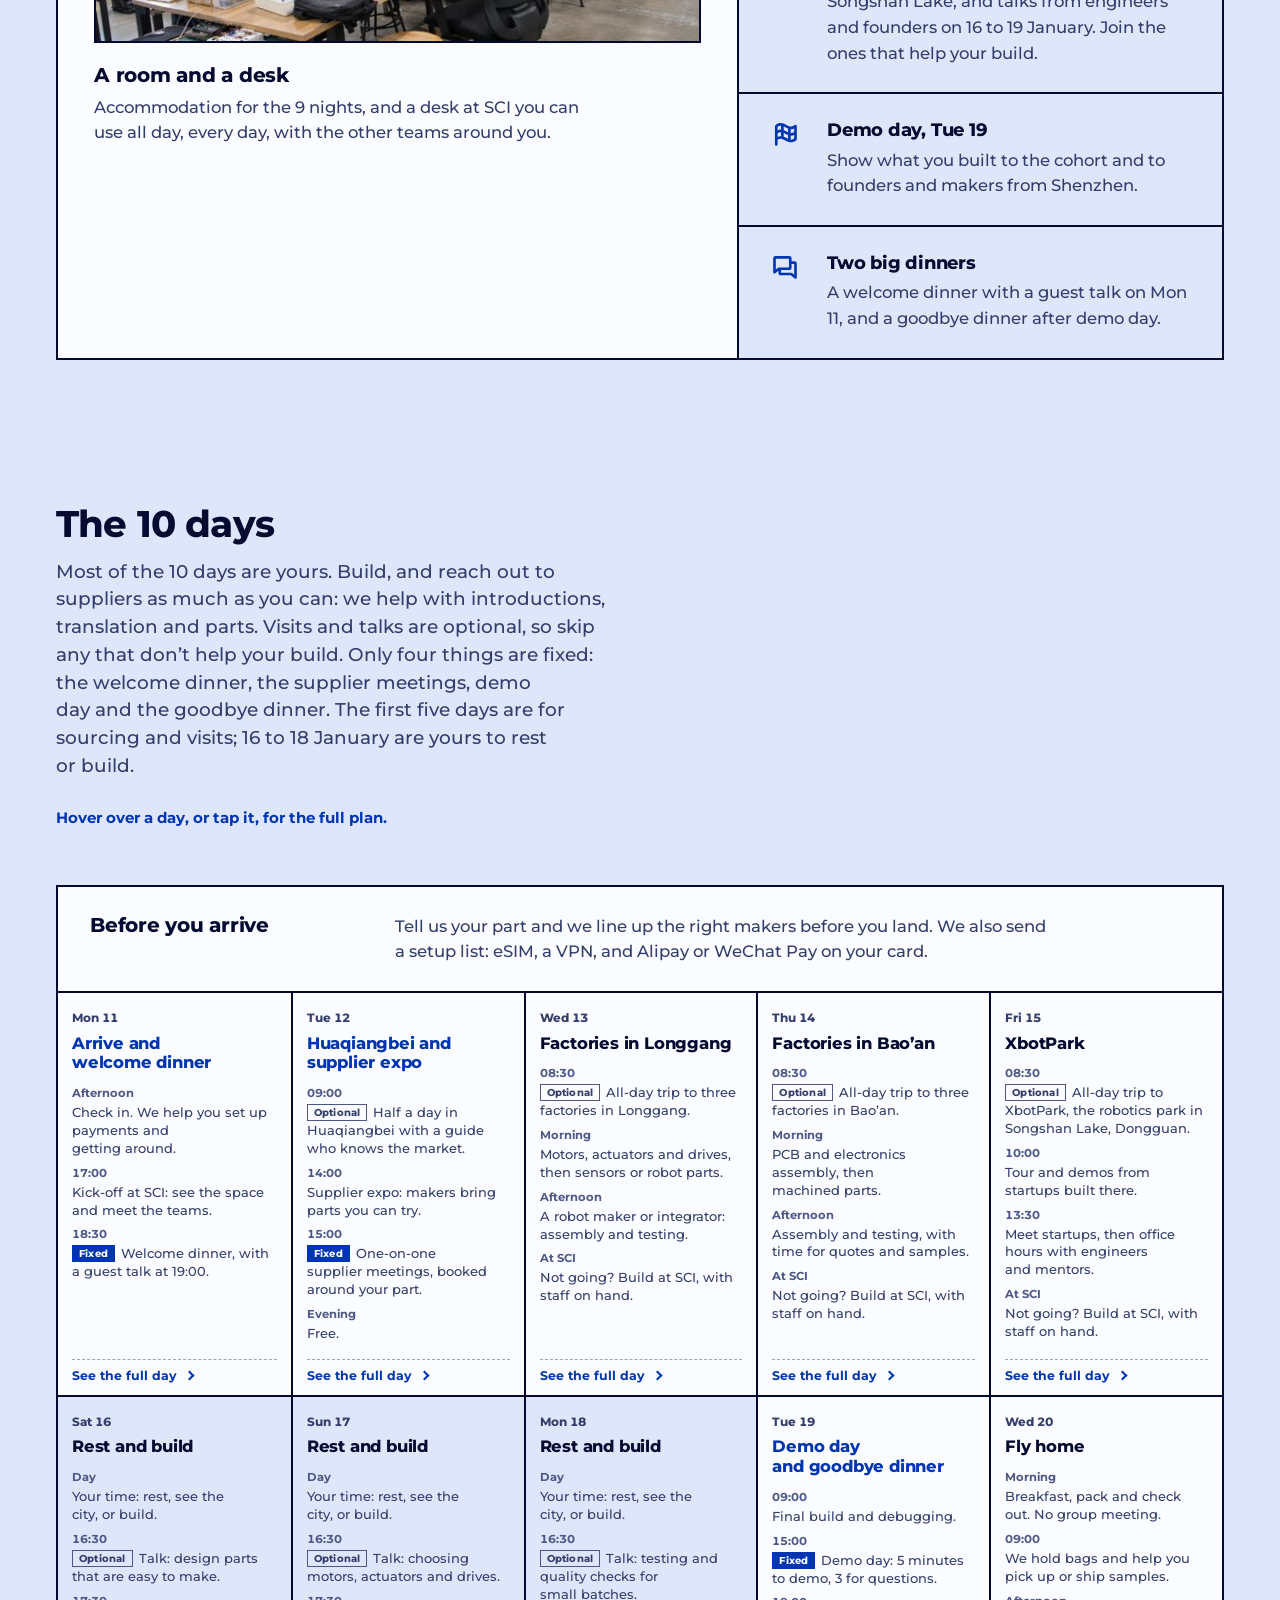
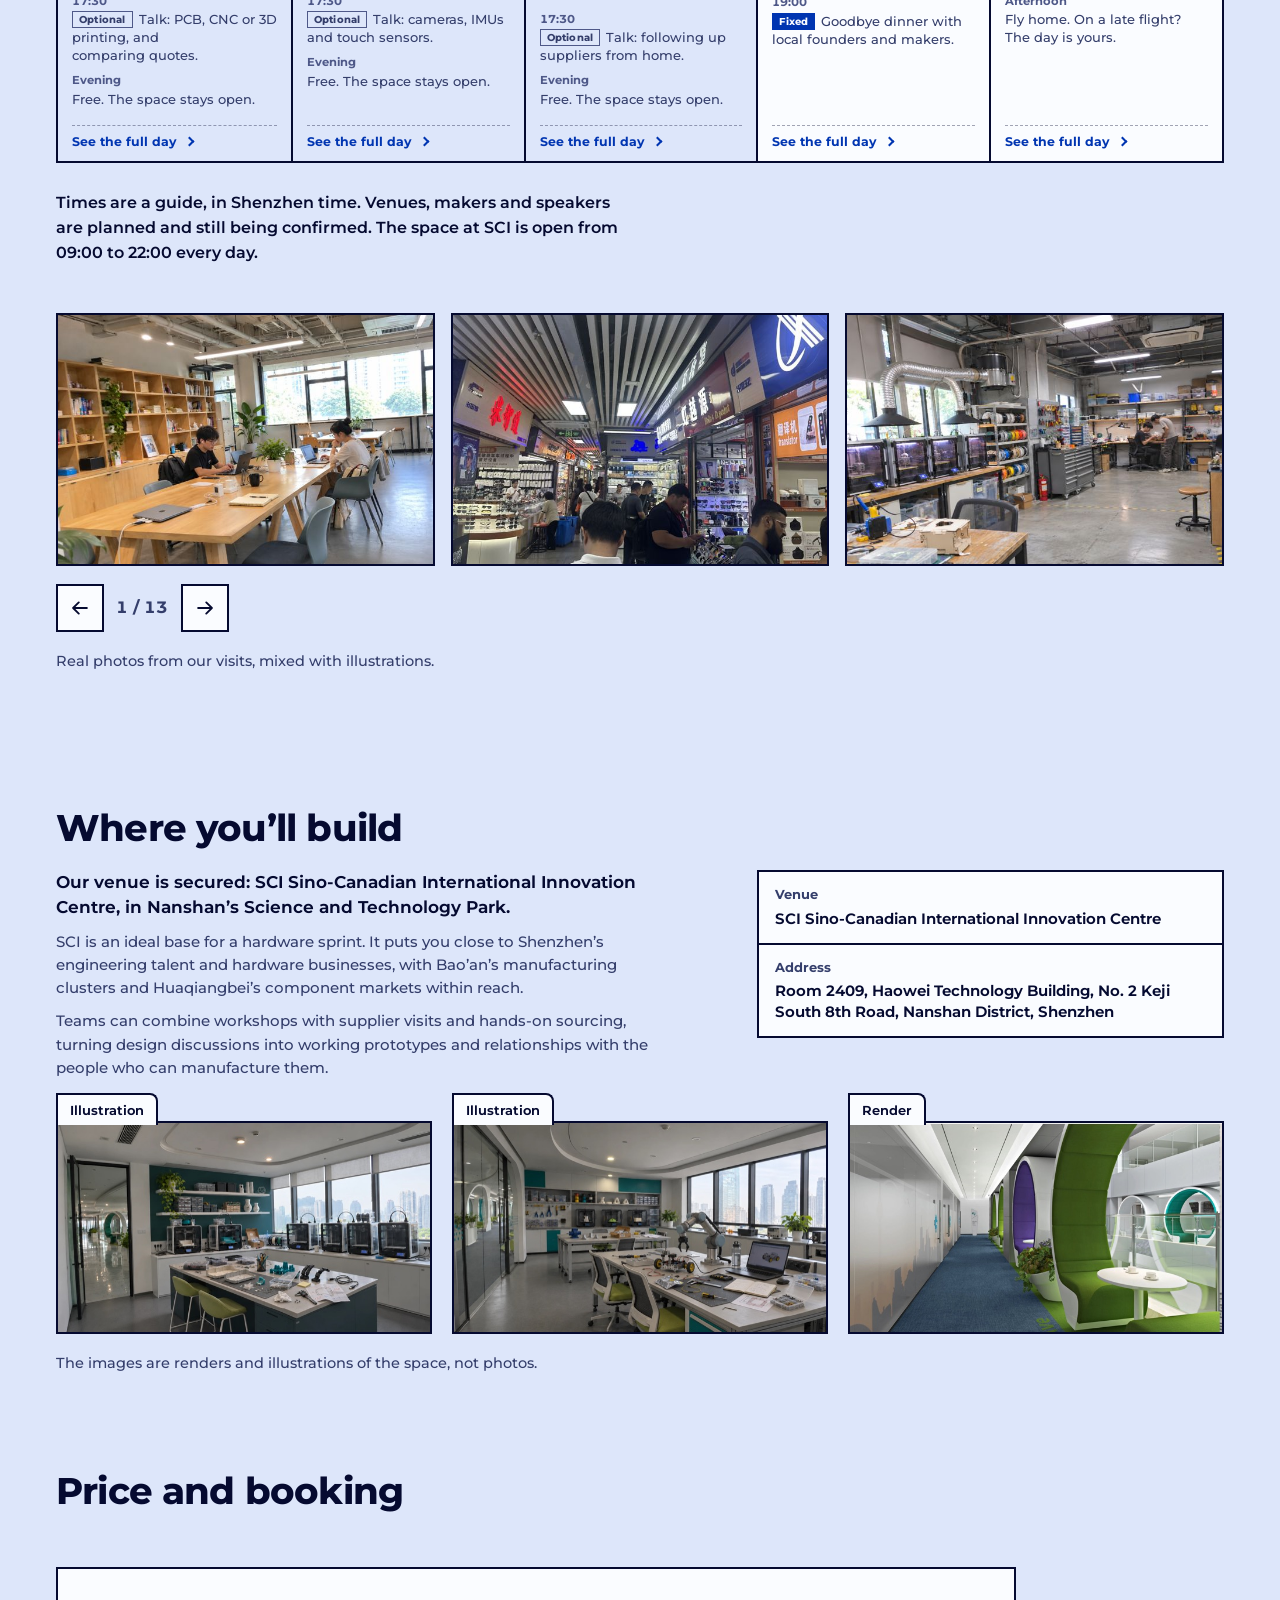
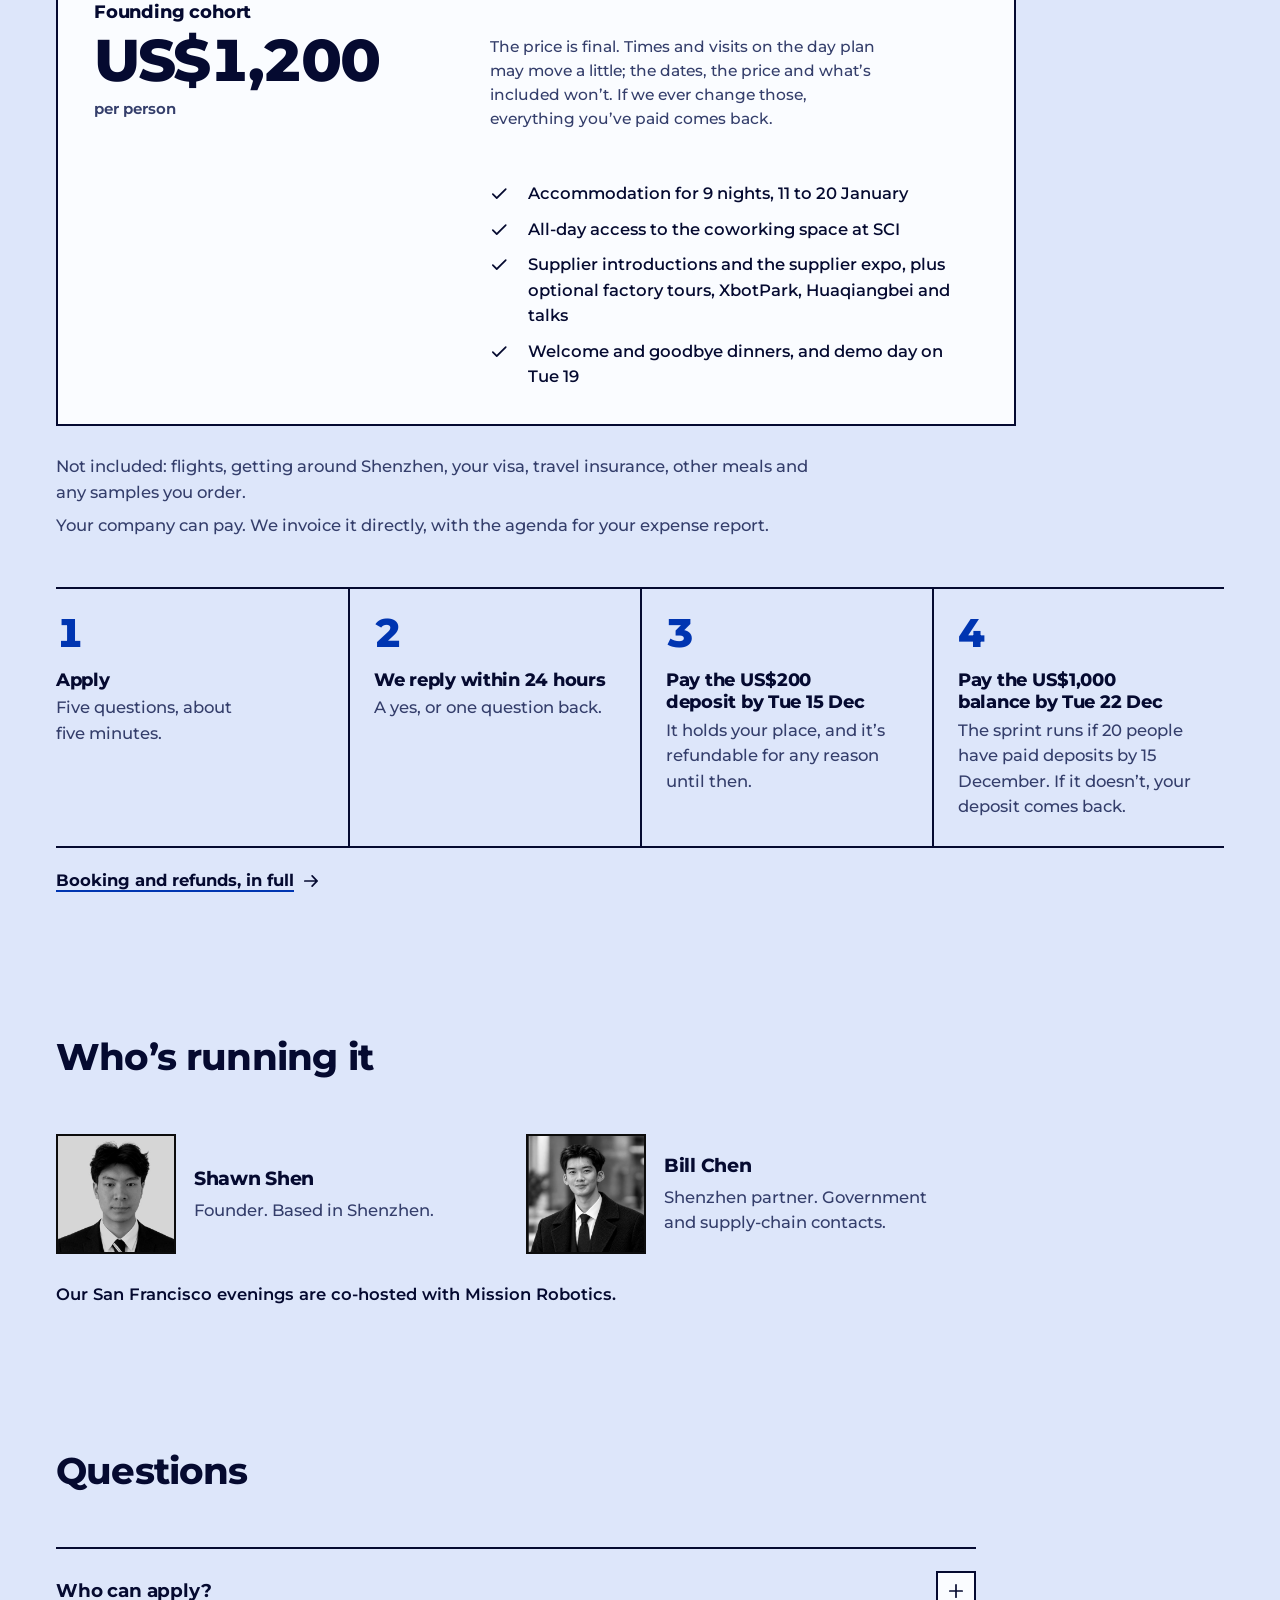
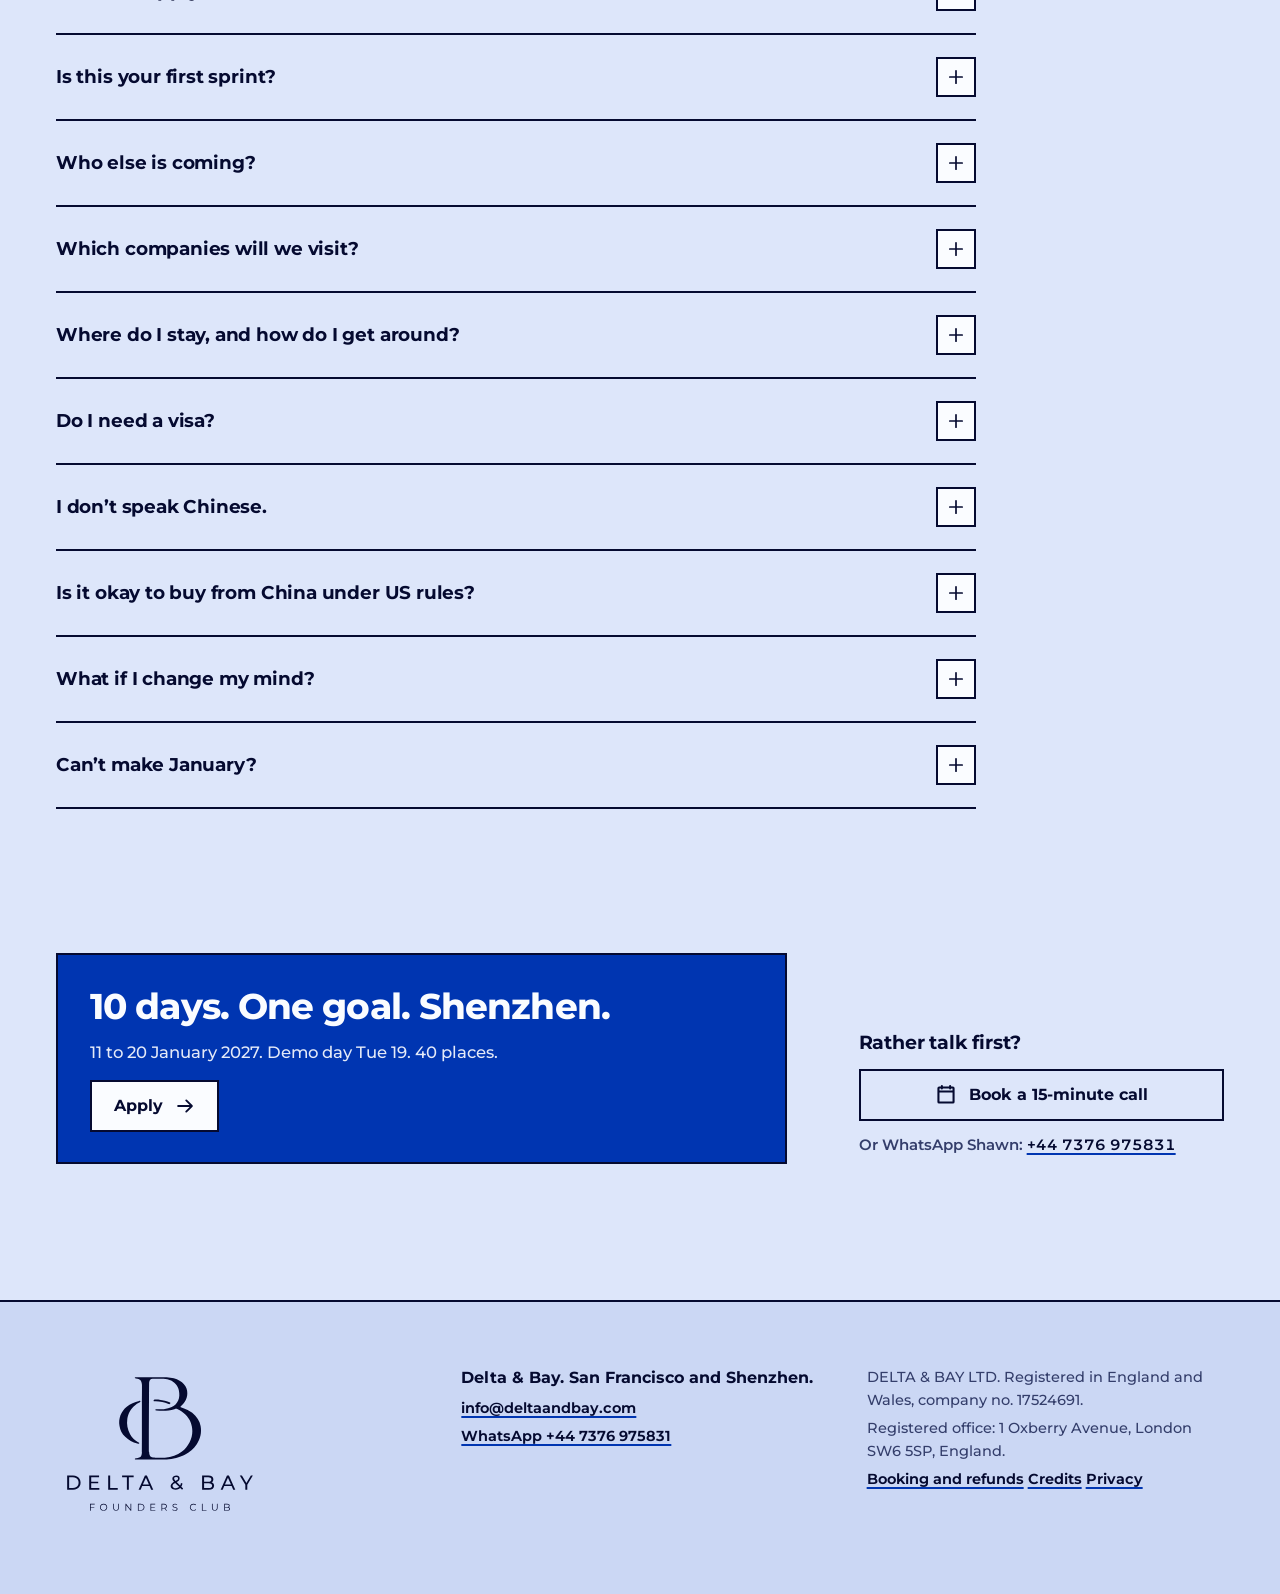
==== commit 09bb3653: "Header: Delta & Bay × Junfan Labs logo lockup on every page Co-Authored-By: Claude Opus 5.5 <noreply" ====
--- a/index.html
+++ b/index.html
@@ -32,7 +32,7 @@
 
 <header class="edge">
   <div class="wrap edge-in">
-    <a class="edge-logo" href="/" aria-label="Delta &amp; Bay Founders Club, home"><img src="../shared/logo/delta-and-bay-monogram-prussian-transparent.svg" alt="" width="40" height="39"></a>
+    <a class="edge-logo edge-logo--duo" href="/" aria-label="Delta &amp; Bay Founders Club with Junfan Labs, home"><img src="../shared/logo/delta-and-bay-monogram-prussian-transparent.svg" alt="" width="40" height="39"><span class="edge-x" aria-hidden="true">×</span><img class="edge-partner" src="img/partners/junfan-labs-prussian.png" alt="" width="636" height="144"></a>
     <nav class="tabs" aria-label="Main">
       <a class="tab" href="/" aria-current="page"><svg class="ico" aria-hidden="true"><use href="icons/sprite.svg#wrench"/></svg><span>Build Sprint</span></a>
       <a class="tab" href="/consultancy"><svg class="ico" aria-hidden="true"><use href="icons/sprite.svg#magnifying-glass"/></svg><span>Consultancy</span></a>
--- a/css/booklet.css
+++ b/css/booklet.css
@@ -166,6 +166,9 @@
 .edge-in { display: flex; align-items: center; justify-content: space-between; height: 50px; }
 .edge-logo { display: grid; place-items: center; width: 44px; height: 44px; margin-left: -4px; }
 .edge-logo img { width: 32px; height: auto; }
+.edge-logo--duo { width: auto; display: flex; align-items: center; gap: 10px; text-decoration: none; }
+.edge-logo--duo .edge-x { font-size: 18px; font-weight: 500; color: var(--ink-2); line-height: 1; }
+.edge-logo--duo img.edge-partner { width: auto; height: 24px; }
 .tabs { display: flex; }
 .tab { display: flex; align-items: center; gap: 8px; text-decoration: none; font-weight: 650; font-size: 15px; letter-spacing: -0.005em; color: var(--ink-2); }
 .tab .ico { width: 20px; height: 20px; }
@@ -201,6 +204,8 @@
   .edge-in { height: 72px; align-items: flex-end; }
   .edge-logo { align-self: center; width: 48px; height: 48px; }
   .edge-logo img { width: 40px; }
+  .edge-logo--duo { width: auto; gap: 14px; }
+  .edge-logo--duo img.edge-partner { height: 30px; }
   .tabs { gap: 6px; margin-bottom: calc(-1 * var(--line)); }
   .tab {
     height: 50px; padding: 0 22px;
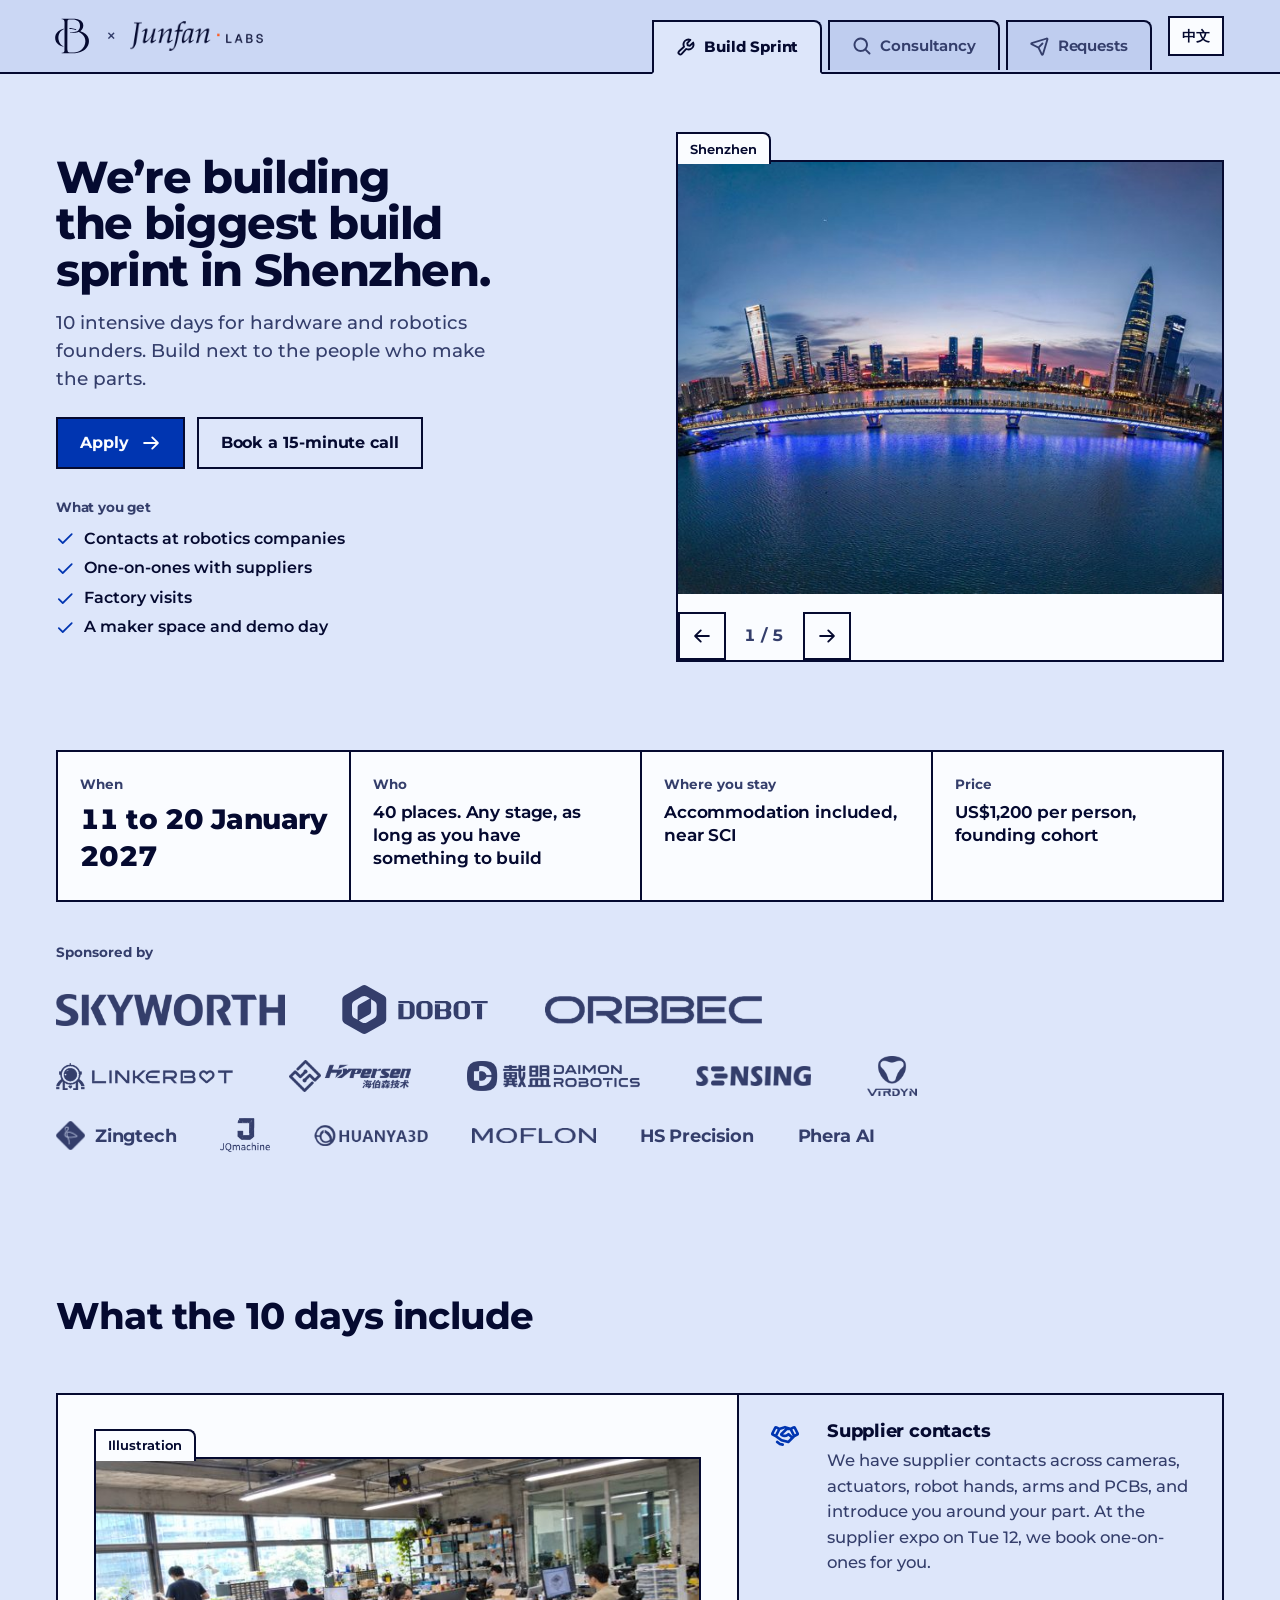
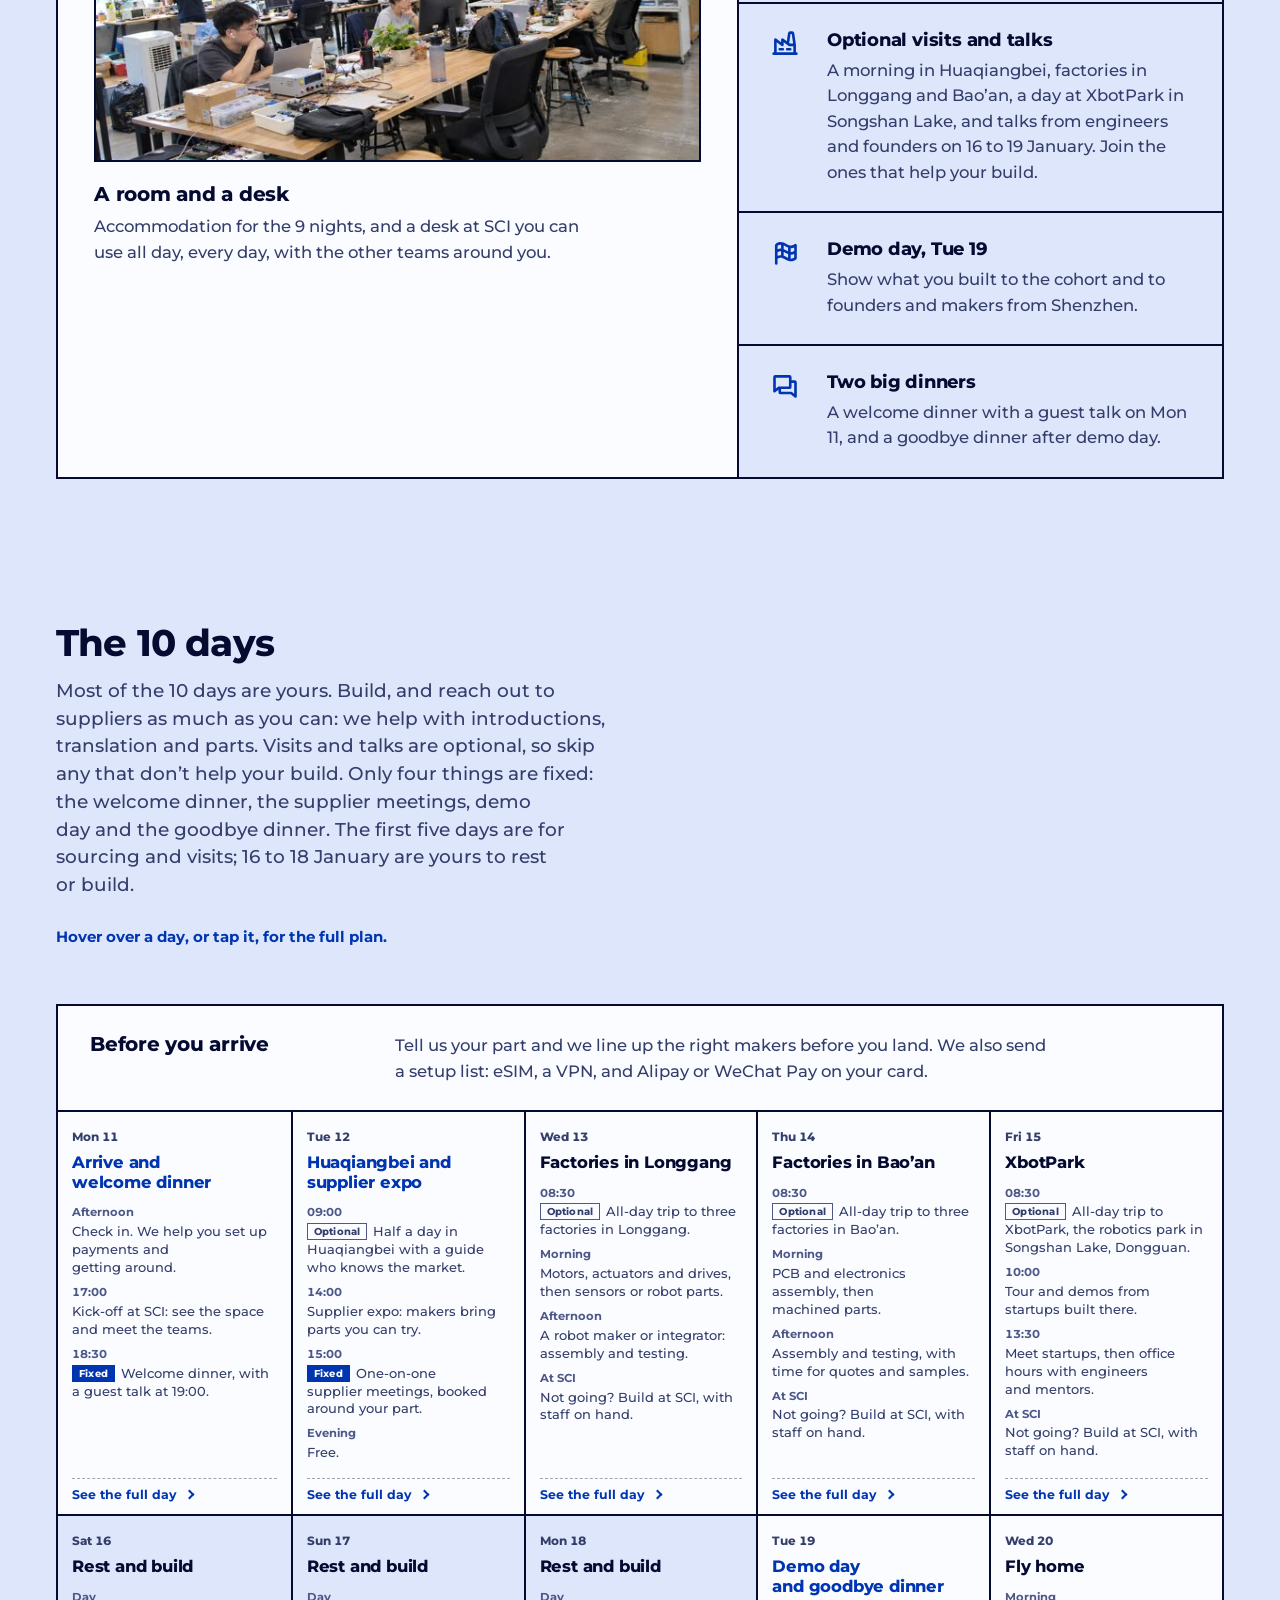
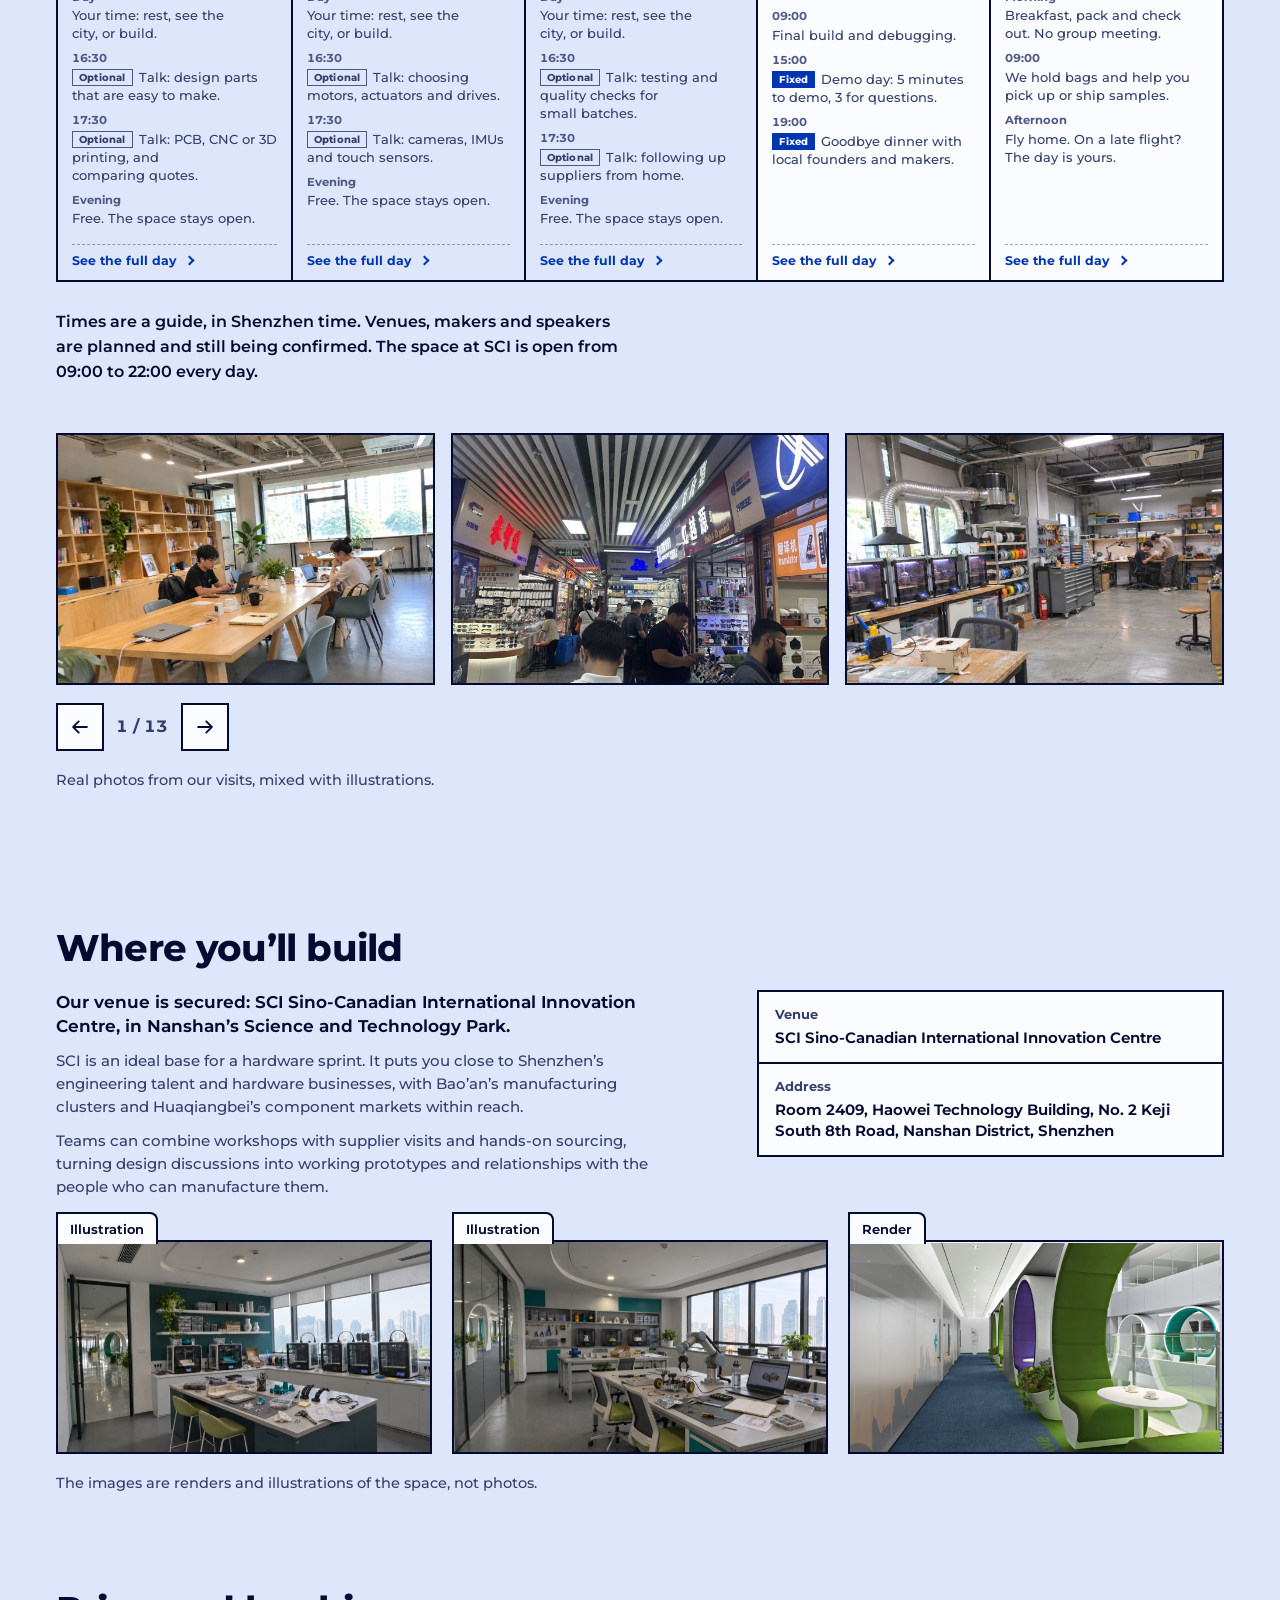
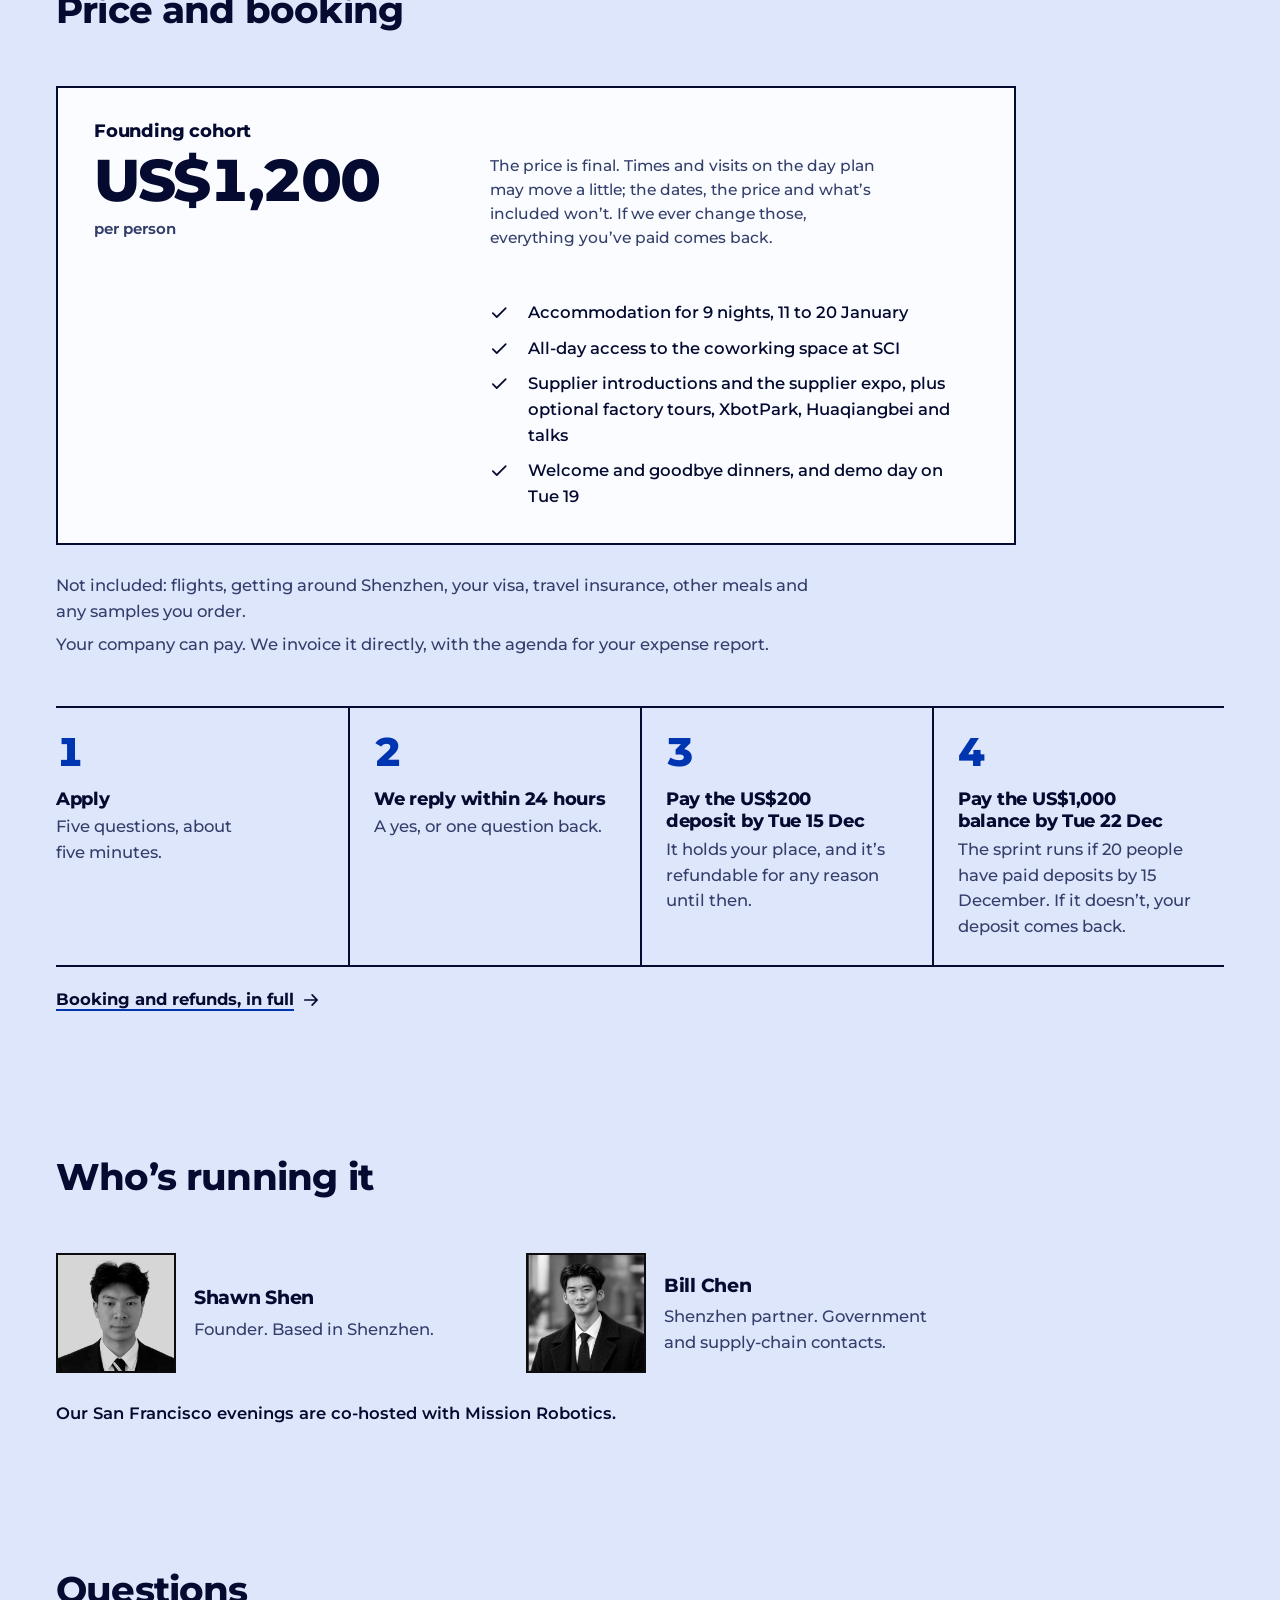
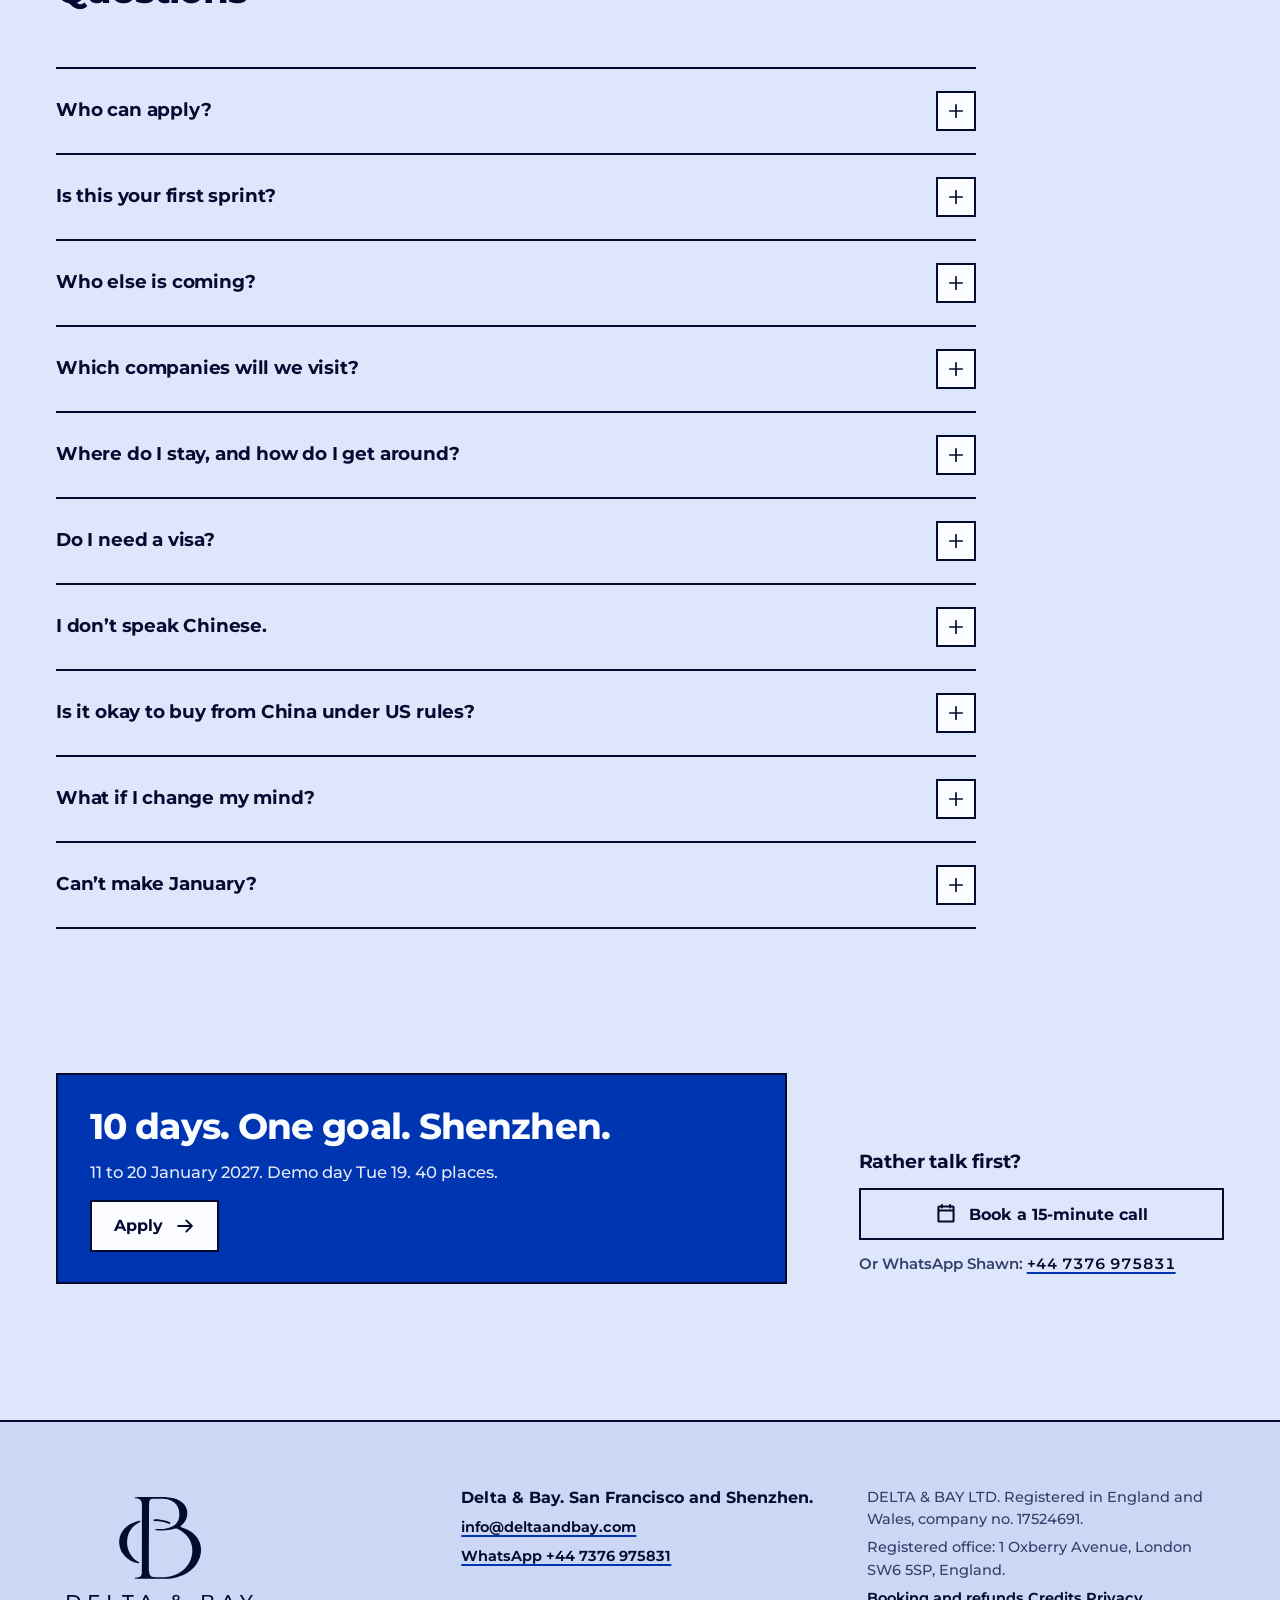
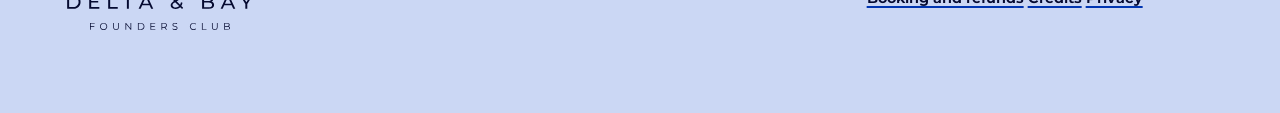
==== commit df6b3223: "Home: static sponsor list in three rows, biggest first; add Dobot, Hypersen, MOFLON, HS Precision, P" ====
--- a/index.html
+++ b/index.html
@@ -91,35 +91,29 @@
       <div class="fact"><dt>Price</dt><dd>US$1,200 per person, founding cohort</dd></div>
     </dl>
 
-    <!-- sponsors: English version only (hidden under html:lang(zh) in sprint.css) -->
+    <!-- sponsors: English version only (hidden under html:lang(zh) in sprint.css); biggest companies on the first row -->
     <div class="sponsors" role="region" aria-label="Sponsors">
       <p class="sponsors-label">Sponsored by</p>
-      <div class="sponsors-view">
-        <div class="sponsors-track">
-          <ul class="sponsors-set">
-            <li><img class="sp-skyworth" src="img/sponsors/skyworth.png" width="690" height="96" alt="Skyworth"></li>
-            <li><img class="sp-virdyn" src="img/sponsors/virdyn.png" width="148" height="120" alt="Virdyn"></li>
-            <li><img class="sp-orbbec" src="img/sponsors/orbbec.png" width="757" height="96" alt="Orbbec"></li>
-            <li><img class="sp-linkerbot" src="img/sponsors/linkerbot.png" width="631" height="96" alt="Linkerbot"></li>
-            <li><img class="sp-jianqiao" src="img/sponsors/jianqiao.png" width="175" height="120" alt="Jianqiao (JQmachine)"></li>
-            <li class="sp-named"><img class="sp-zingtech" src="img/sponsors/zingtech.png" width="120" height="120" alt=""><span>Zingtech</span></li>
-            <li><img class="sp-sensing" src="img/sponsors/sensing.png" width="556" height="96" alt="SENSING (森云智能)"></li>
-            <li><img class="sp-daimon" src="img/sponsors/daimon.png" width="552" height="96" alt="Daimon Robotics"></li>
-            <li><img class="sp-huanya" src="img/sponsors/huanya.png" width="386" height="69" alt="Huanya3D"></li>
-          </ul>
-          <ul class="sponsors-set" aria-hidden="true">
-            <li><img class="sp-skyworth" src="img/sponsors/skyworth.png" width="690" height="96" alt=""></li>
-            <li><img class="sp-virdyn" src="img/sponsors/virdyn.png" width="148" height="120" alt=""></li>
-            <li><img class="sp-orbbec" src="img/sponsors/orbbec.png" width="757" height="96" alt=""></li>
-            <li><img class="sp-linkerbot" src="img/sponsors/linkerbot.png" width="631" height="96" alt=""></li>
-            <li><img class="sp-jianqiao" src="img/sponsors/jianqiao.png" width="175" height="120" alt=""></li>
-            <li class="sp-named"><img class="sp-zingtech" src="img/sponsors/zingtech.png" width="120" height="120" alt=""><span>Zingtech</span></li>
-            <li><img class="sp-sensing" src="img/sponsors/sensing.png" width="556" height="96" alt=""></li>
-            <li><img class="sp-daimon" src="img/sponsors/daimon.png" width="552" height="96" alt=""></li>
-            <li><img class="sp-huanya" src="img/sponsors/huanya.png" width="386" height="69" alt=""></li>
-          </ul>
-        </div>
-      </div>
+      <ul class="sponsors-row sponsors-row--1">
+        <li><img class="sp-skyworth" src="img/sponsors/skyworth.png" width="690" height="96" alt="Skyworth"></li>
+        <li><img class="sp-dobot" src="img/sponsors/dobot.svg" width="90" height="30" alt="Dobot"></li>
+        <li><img class="sp-orbbec" src="img/sponsors/orbbec.png" width="757" height="96" alt="Orbbec"></li>
+      </ul>
+      <ul class="sponsors-row sponsors-row--2">
+        <li><img class="sp-linkerbot" src="img/sponsors/linkerbot.png" width="631" height="96" alt="Linkerbot"></li>
+        <li><img class="sp-hypersen" src="img/sponsors/hypersen.png" width="365" height="96" alt="Hypersen (海伯森)"></li>
+        <li><img class="sp-daimon" src="img/sponsors/daimon.png" width="552" height="96" alt="Daimon Robotics"></li>
+        <li><img class="sp-sensing" src="img/sponsors/sensing.png" width="556" height="96" alt="SENSING (森云智能)"></li>
+        <li><img class="sp-virdyn" src="img/sponsors/virdyn.png" width="148" height="120" alt="Virdyn"></li>
+      </ul>
+      <ul class="sponsors-row sponsors-row--3">
+        <li class="sp-named"><img class="sp-zingtech" src="img/sponsors/zingtech.png" width="120" height="120" alt=""><span>Zingtech</span></li>
+        <li><img class="sp-jianqiao" src="img/sponsors/jianqiao.png" width="175" height="120" alt="Jianqiao (JQmachine)"></li>
+        <li><img class="sp-huanya" src="img/sponsors/huanya.png" width="386" height="69" alt="Huanya3D"></li>
+        <li><img class="sp-moflon" src="img/sponsors/moflon.png" width="822" height="96" alt="MOFLON"></li>
+        <li class="sp-text">HS Precision</li>
+        <li class="sp-text">Phera AI</li>
+      </ul>
     </div>
   </section>
 
--- a/css/sprint.css
+++ b/css/sprint.css
@@ -318,34 +318,34 @@
 html:lang(zh) .req-hero h1 { max-width: 12em; }
 html:lang(zh) .fact--big dd { font-size: clamp(20px, 1.9vw, 24px); }
 
-/* sponsors: a logo strip under the facts that scrolls right to left, English only */
-.sponsors { margin-top: 40px; display: grid; gap: 14px; }
+/* sponsors: a static list under the facts in three rows, biggest companies first, English only */
+.sponsors { margin-top: 40px; display: grid; gap: 22px; }
 .sponsors-label { font-size: 13.5px; font-weight: 700; color: var(--ink-2); }
-.sponsors-view { overflow: hidden; -webkit-mask-image: linear-gradient(90deg, transparent, #000 6%, #000 94%, transparent); mask-image: linear-gradient(90deg, transparent, #000 6%, #000 94%, transparent); }
-.sponsors-track { display: flex; width: max-content; }
-.sponsors-set { display: flex; align-items: center; gap: 72px; padding: 6px 36px; margin: 0; list-style: none; }
-.sponsors-set li { flex: none; display: flex; align-items: center; height: 44px; }
-.sponsors-set img { display: block; width: auto; }
-.sp-skyworth { height: 22px; }
-.sp-virdyn { height: 40px; }
-.sp-orbbec { height: 19px; }
-.sp-linkerbot { height: 27px; }
-.sp-jianqiao { height: 40px; }
-.sp-zingtech { height: 34px; }
-.sp-sensing { height: 20px; }
-.sp-daimon { height: 30px; }
-.sp-huanya { height: 24px; }
-.sponsors-set .sp-named { gap: 10px; font-size: 21px; font-weight: 700; letter-spacing: -0.01em; color: #343e6b; }
-@media (prefers-reduced-motion: no-preference) {
-  .sponsors-track { animation: sponsors-scroll 32s linear infinite; }
-  .sponsors-view:hover .sponsors-track { animation-play-state: paused; }
-}
-@keyframes sponsors-scroll { from { transform: translateX(0); } to { transform: translateX(-50%); } }
-@media (prefers-reduced-motion: reduce) {
-  .sponsors-track { width: auto; }
-  .sponsors-set { flex-wrap: wrap; gap: 24px 48px; padding: 0; }
-  .sponsors-set[aria-hidden="true"] { display: none; }
-  .sponsors-view { -webkit-mask-image: none; mask-image: none; }
+.sponsors-row { display: flex; flex-wrap: wrap; align-items: center; gap: 22px 56px; margin: 0; padding: 0; list-style: none; }
+.sponsors-row li { flex: none; display: flex; align-items: center; }
+.sponsors-row img { display: block; width: auto; }
+.sponsors-row--1 { --s: 1.45; }
+.sponsors-row--2 { --s: 1; }
+.sponsors-row--3 { --s: 0.85; gap: 18px 44px; }
+.sp-skyworth { height: calc(var(--s) * 22px); }
+.sp-dobot { height: calc(var(--s) * 34px); }
+.sp-orbbec { height: calc(var(--s) * 19px); }
+.sp-linkerbot { height: calc(var(--s) * 27px); }
+.sp-hypersen { height: calc(var(--s) * 32px); }
+.sp-daimon { height: calc(var(--s) * 30px); }
+.sp-sensing { height: calc(var(--s) * 20px); }
+.sp-virdyn { height: calc(var(--s) * 40px); }
+.sp-zingtech { height: calc(var(--s) * 34px); }
+.sp-jianqiao { height: calc(var(--s) * 40px); }
+.sp-huanya { height: calc(var(--s) * 24px); }
+.sp-moflon { height: calc(var(--s) * 17px); }
+.sponsors-row .sp-named { gap: 10px; font-size: calc(var(--s) * 21px); font-weight: 700; letter-spacing: -0.01em; color: #343e6b; }
+.sponsors-row .sp-text { font-size: calc(var(--s) * 21px); font-weight: 700; letter-spacing: -0.01em; color: #343e6b; }
+@media (max-width: 600px) {
+  .sponsors-row { gap: 18px 32px; }
+  .sponsors-row--1 { --s: 1.15; }
+  .sponsors-row--2 { --s: 0.9; }
+  .sponsors-row--3 { --s: 0.8; gap: 16px 28px; }
 }
 html:lang(zh) .sponsors { display: none; }
 
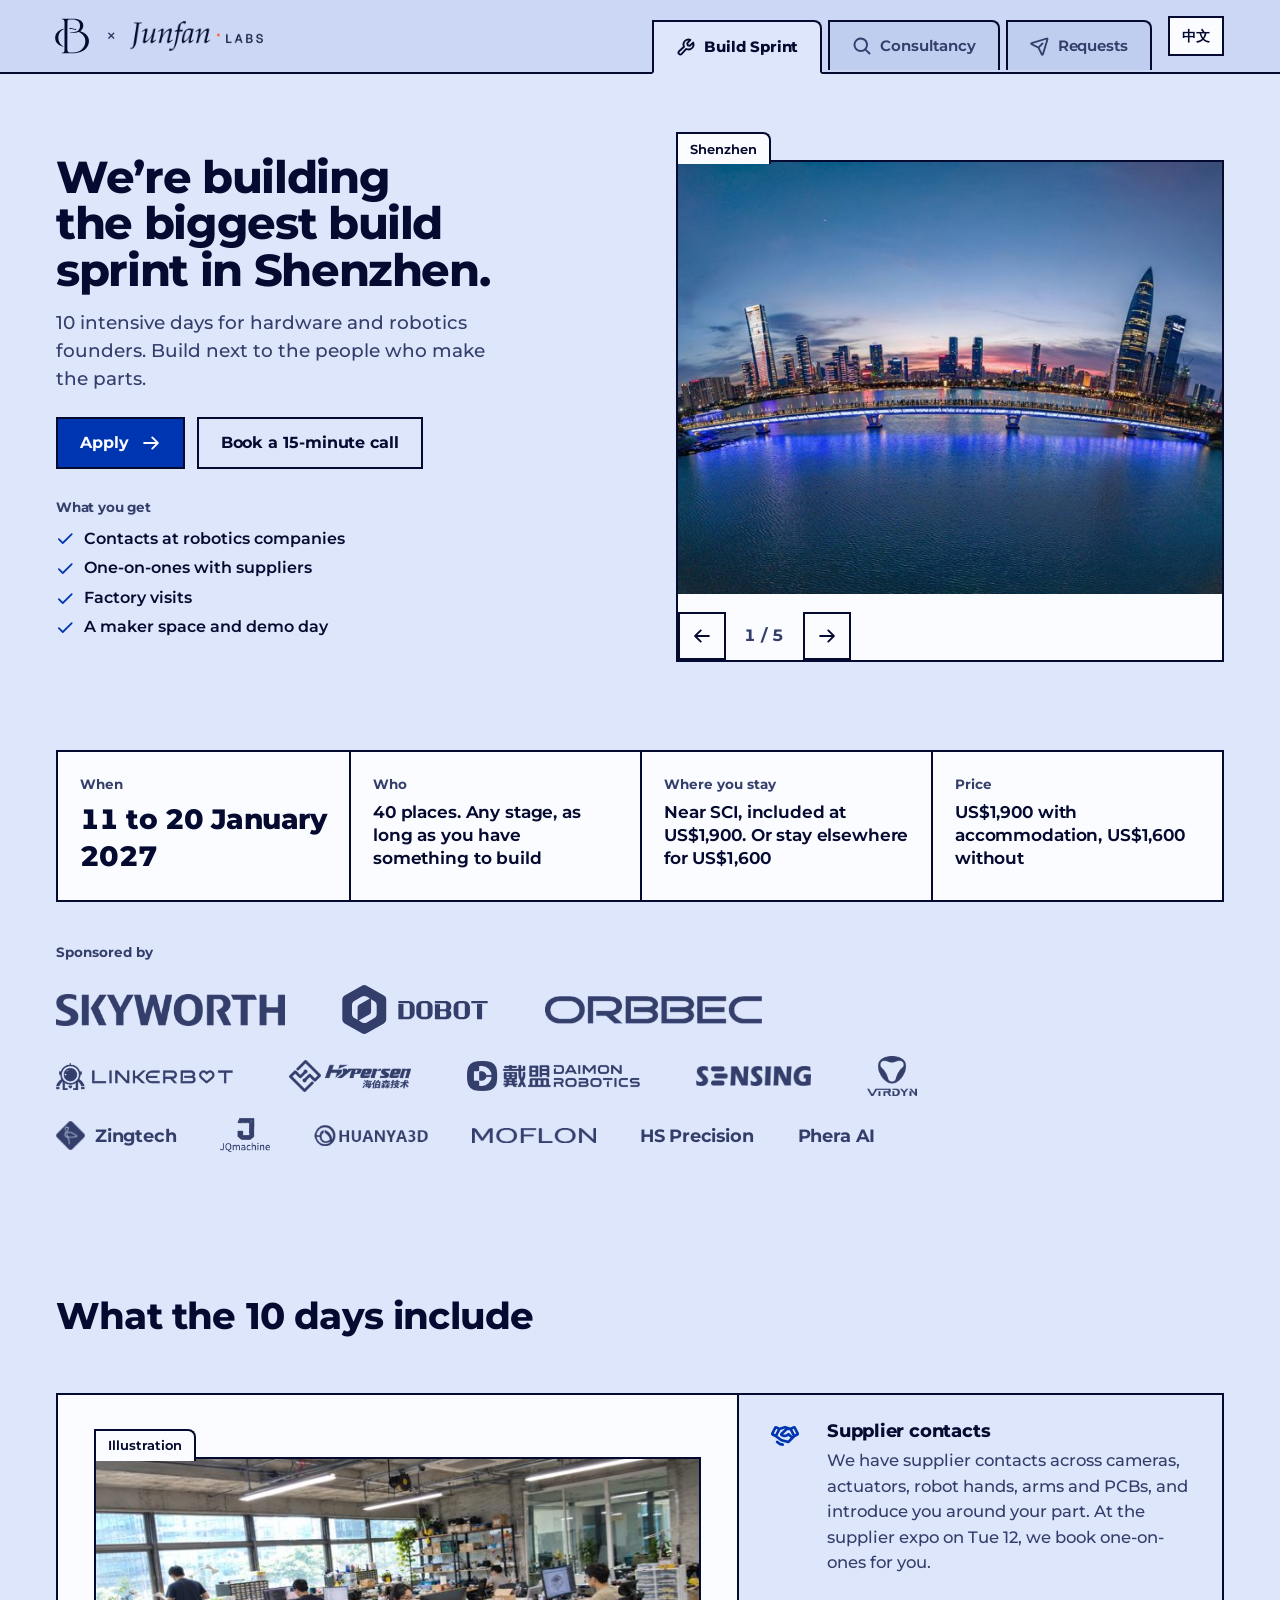
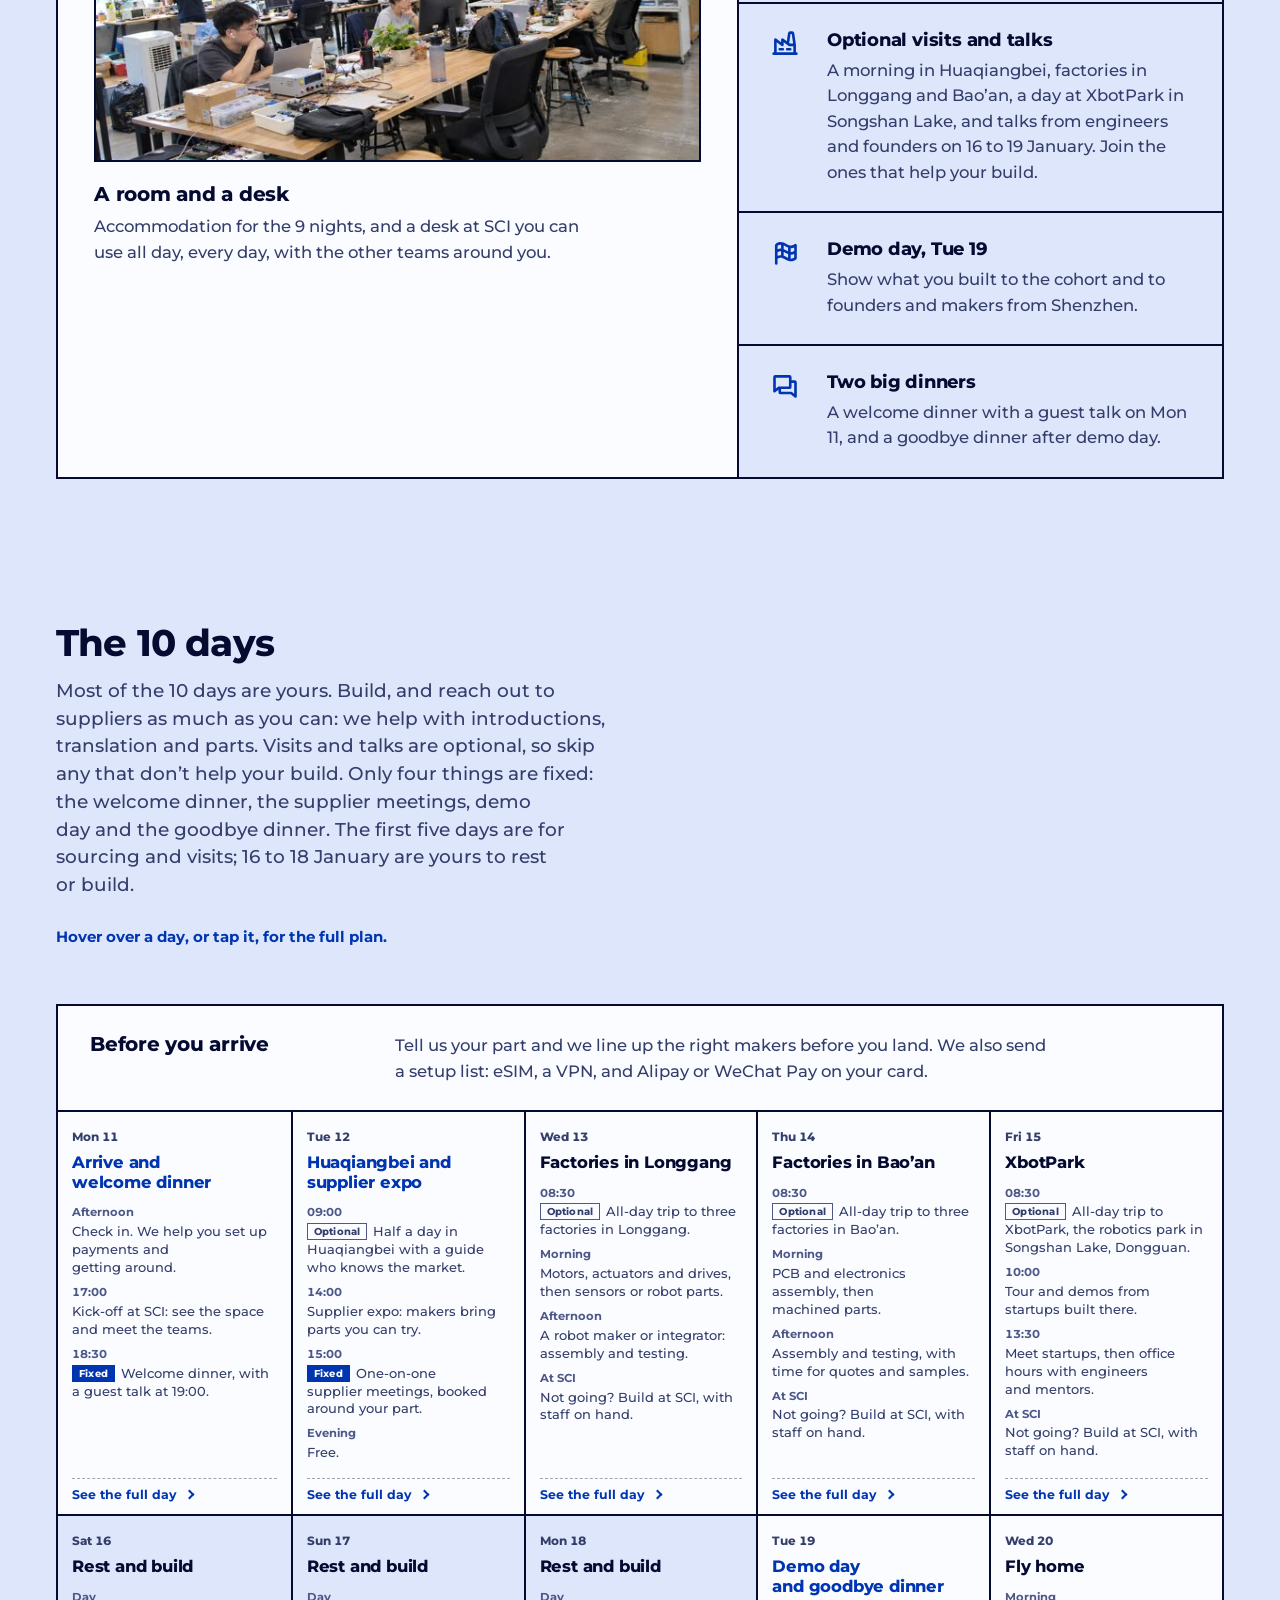
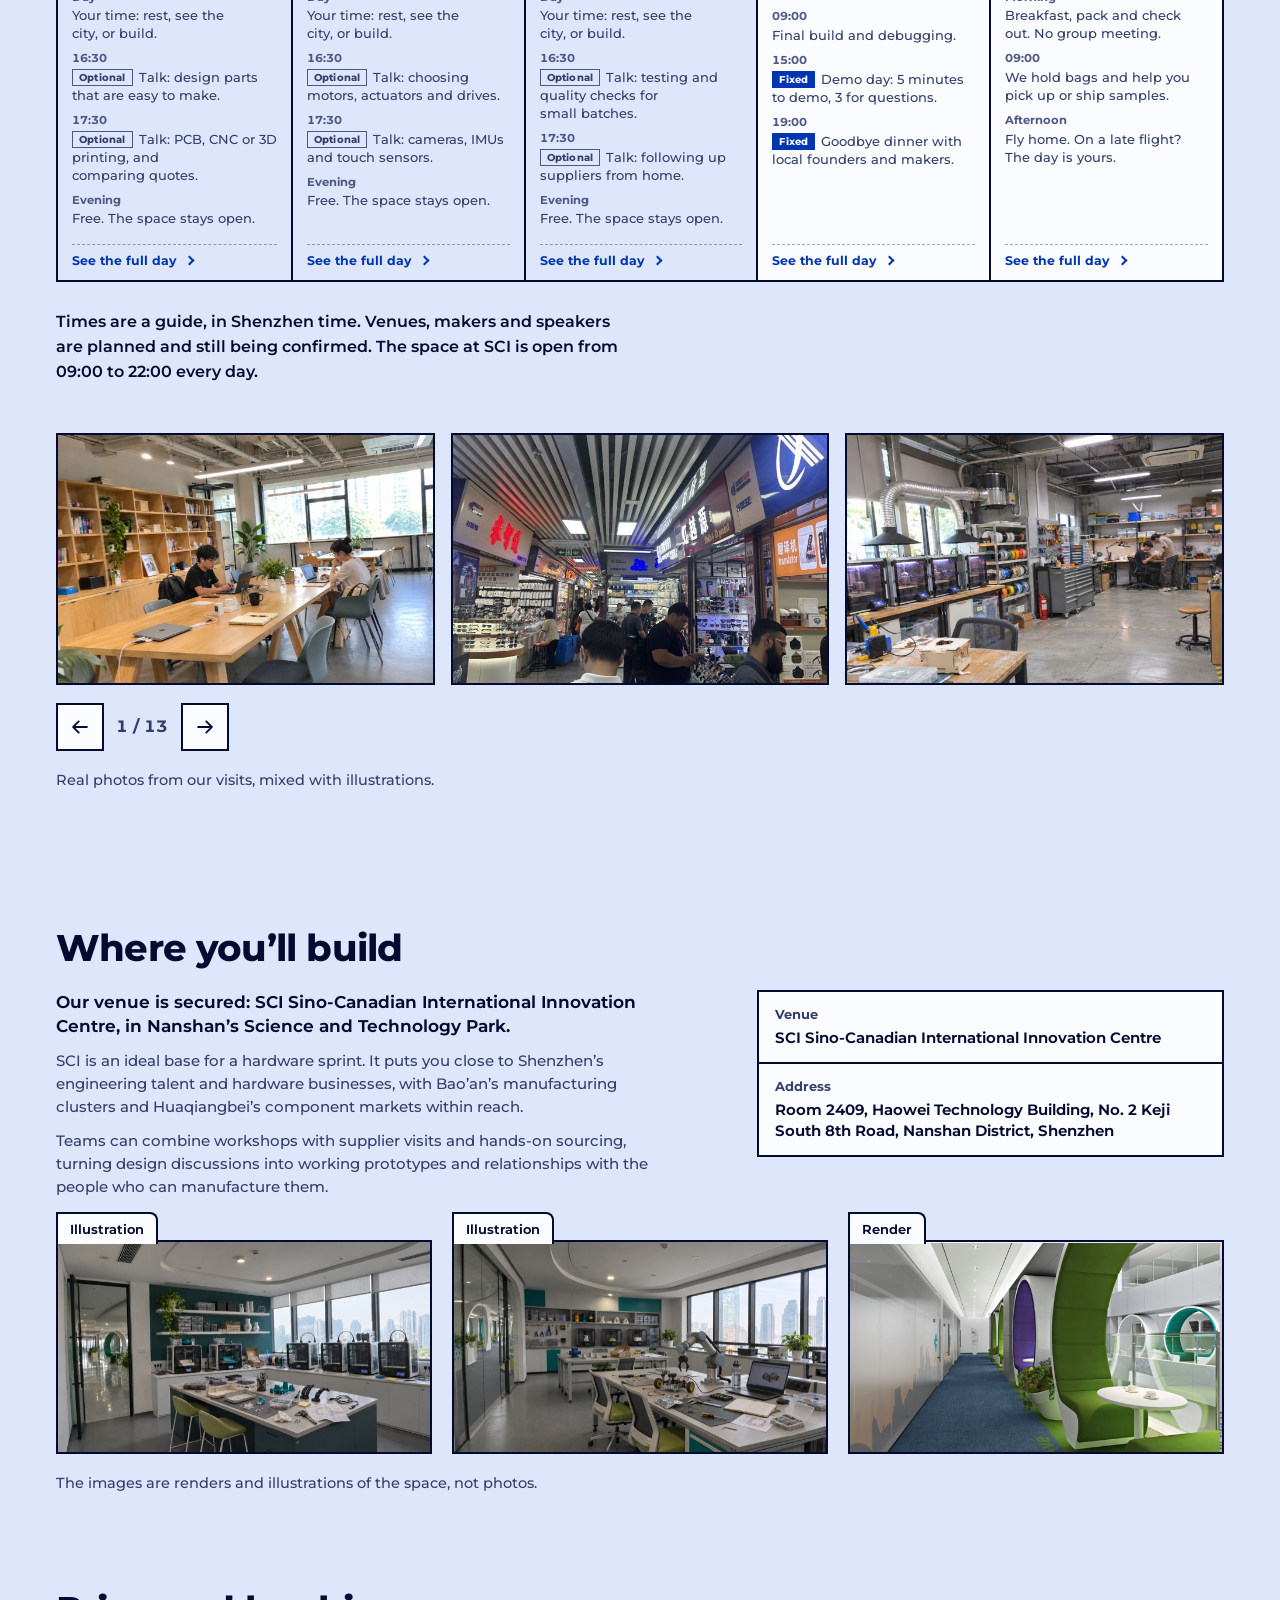
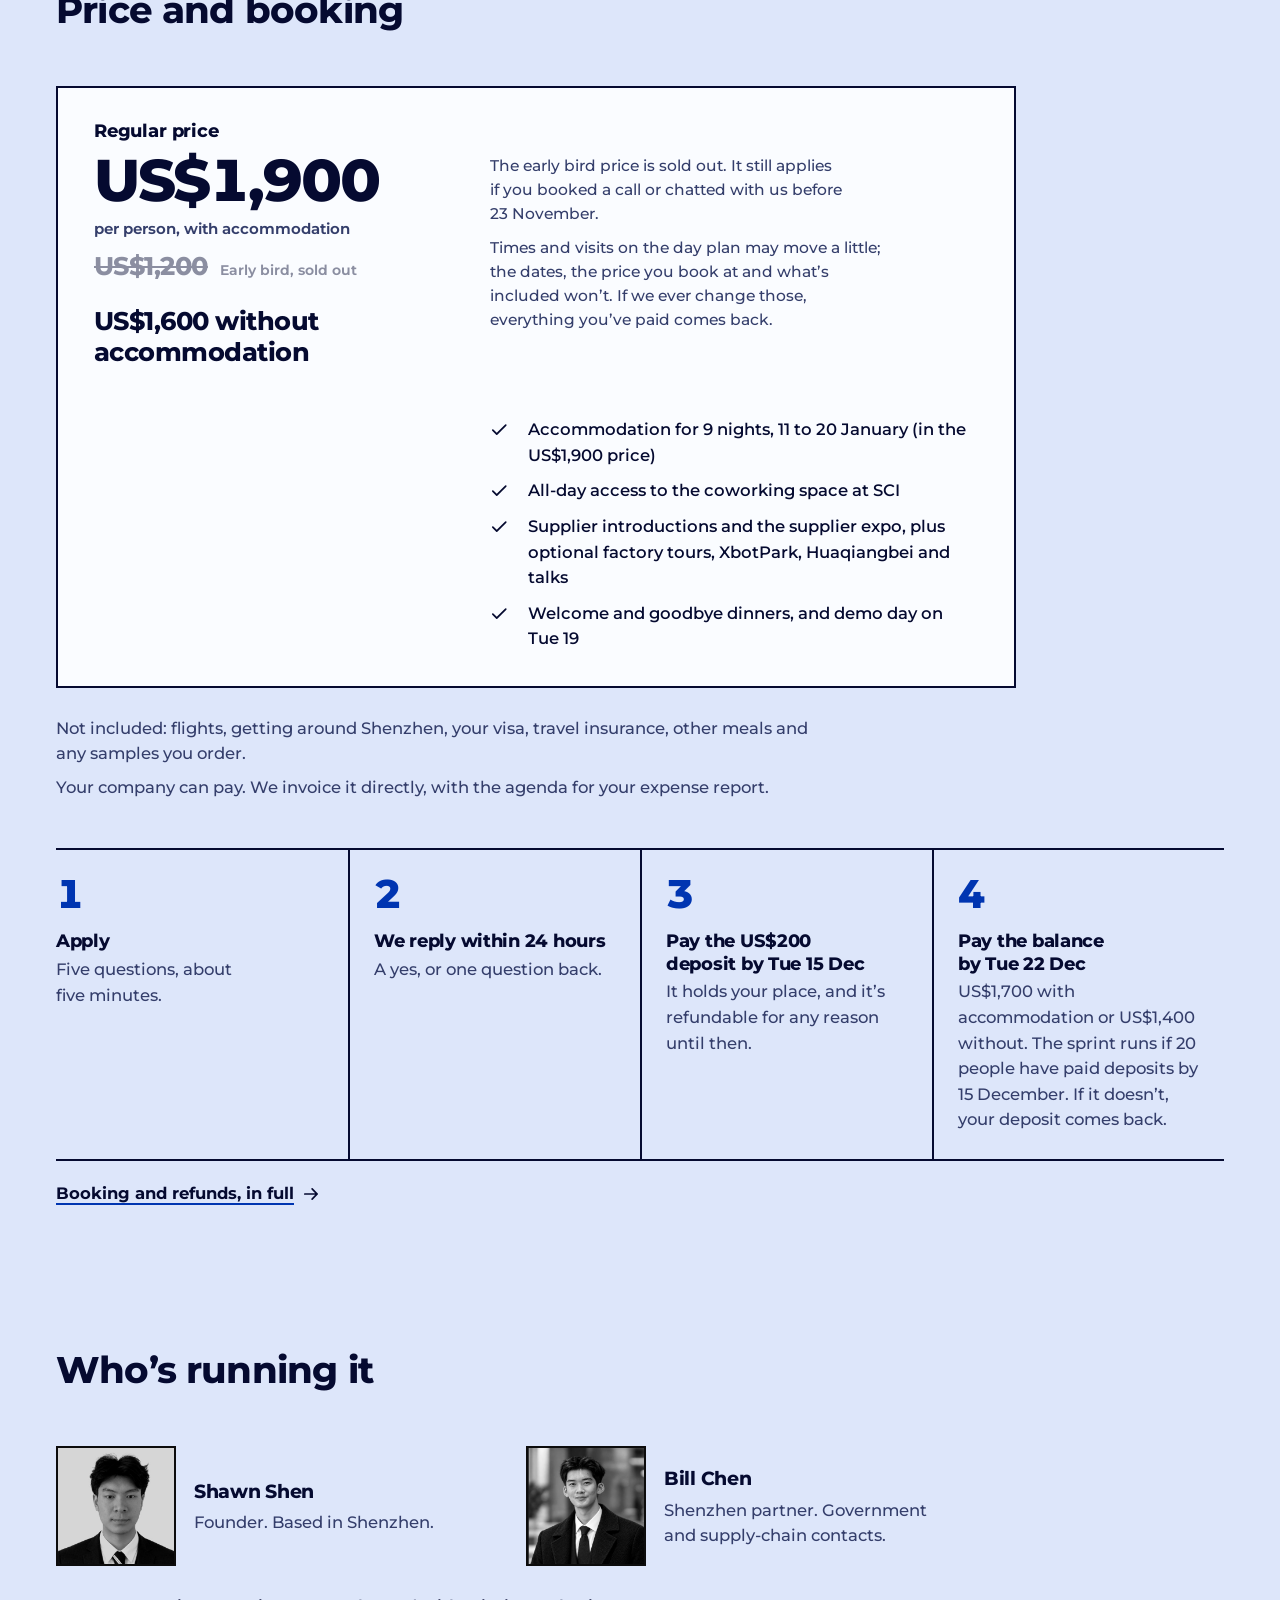
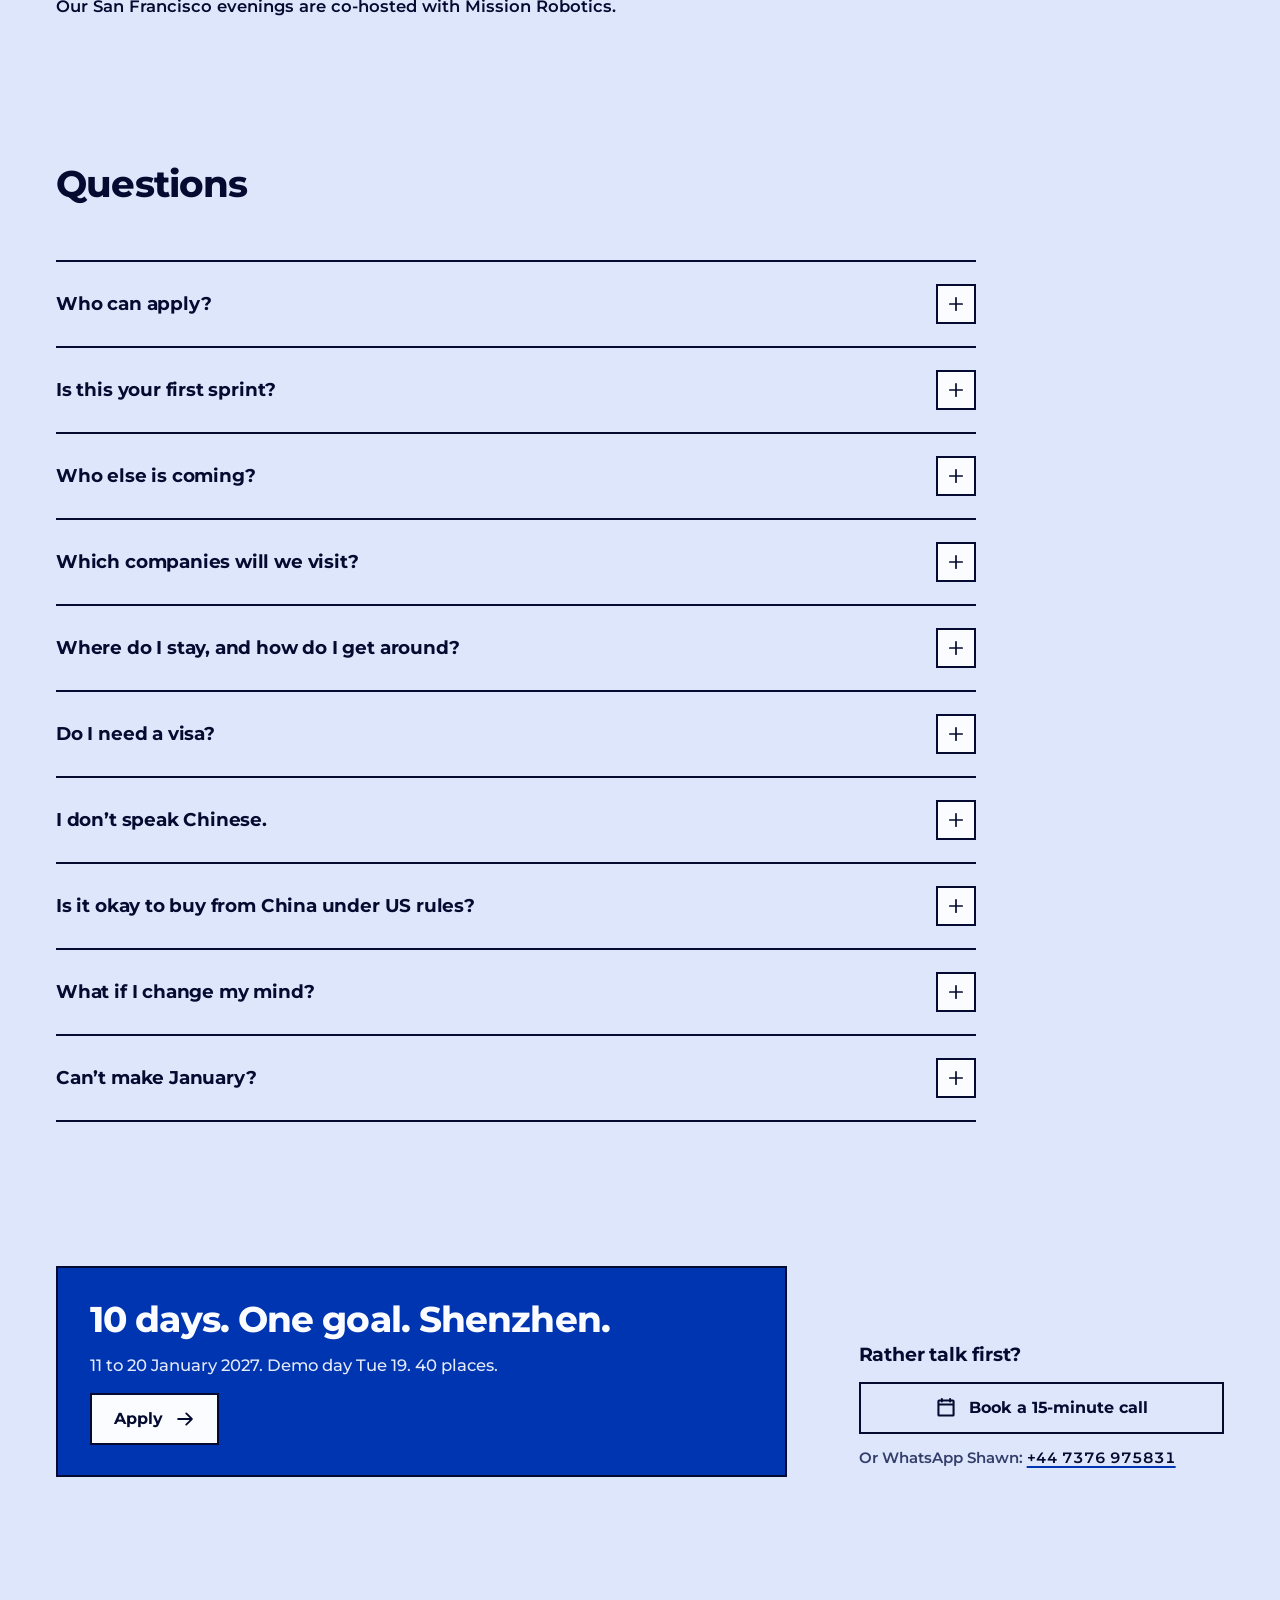
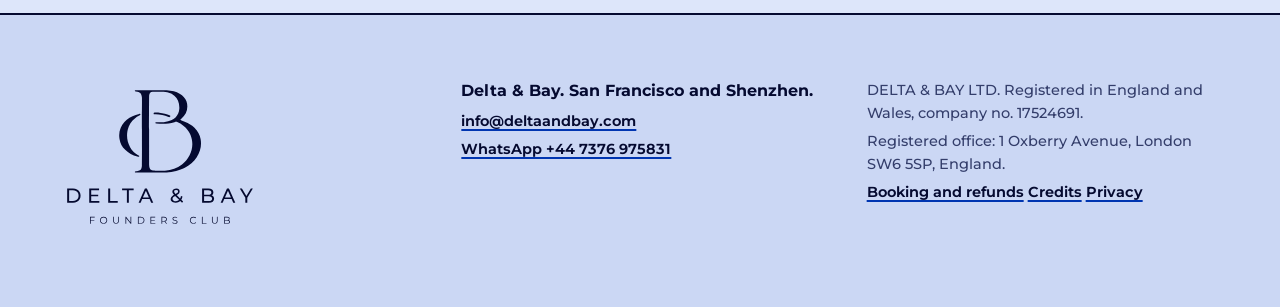
==== commit 1cf34f2c: "Price: US$1,900 with accommodation, US$1,600 without; early bird US$1,200 shown struck through as so" ====
--- a/index.html
+++ b/index.html
@@ -87,8 +87,8 @@
     <dl class="facts">
       <div class="fact fact--big"><dt>When</dt><dd>11 to 20 January 2027</dd></div>
       <div class="fact"><dt>Who</dt><dd>40 places. Any stage, as long as you have something to build</dd></div>
-      <div class="fact"><dt>Where you stay</dt><dd>Accommodation included, near SCI</dd></div>
-      <div class="fact"><dt>Price</dt><dd>US$1,200 per person, founding cohort</dd></div>
+      <div class="fact"><dt>Where you stay</dt><dd>Near SCI, included at US$1,900. Or stay elsewhere for US$1,600</dd></div>
+      <div class="fact"><dt>Price</dt><dd>US$1,900 with accommodation, US$1,600 without</dd></div>
     </dl>
 
     <!-- sponsors: English version only (hidden under html:lang(zh) in sprint.css); biggest companies on the first row -->
@@ -476,14 +476,17 @@
     <div class="costs costs--one">
       <div class="cost cost--main">
         <div class="cost-head">
-          <h3 class="cost-name">Founding cohort</h3>
-          <p class="cost-price">US$1,200<small>per person</small></p>
+          <h3 class="cost-name">Regular price</h3>
+          <p class="cost-price">US$1,900<small>per person, with accommodation</small></p>
+          <p class="cost-was"><s>US$1,200</s> <span>Early bird, sold out</span></p>
+          <p class="cost-alt">US$1,600 without accommodation</p>
         </div>
         <div class="cost-meta">
-          <p class="cost-lead">The price is final. Times and visits on the day plan may move a little; the dates, the price and what’s included won’t. If we ever change those, everything you’ve paid comes back.</p>
+          <p class="cost-lead">The early bird price is sold out. It still applies if you booked a call or chatted with us before 23 November.</p>
+          <p class="cost-lead">Times and visits on the day plan may move a little; the dates, the price you book at and what’s included won’t. If we ever change those, everything you’ve paid comes back.</p>
         </div>
         <ul>
-          <li><svg class="ico" aria-hidden="true"><use href="icons/sprite.svg#check"/></svg><span>Accommodation for 9 nights, 11 to 20 January</span></li>
+          <li><svg class="ico" aria-hidden="true"><use href="icons/sprite.svg#check"/></svg><span>Accommodation for 9 nights, 11 to 20 January (in the US$1,900 price)</span></li>
           <li><svg class="ico" aria-hidden="true"><use href="icons/sprite.svg#check"/></svg><span>All-day access to the coworking space at SCI</span></li>
           <li><svg class="ico" aria-hidden="true"><use href="icons/sprite.svg#check"/></svg><span>Supplier introductions and the supplier expo, plus optional factory tours, XbotPark, Huaqiangbei and talks</span></li>
           <li><svg class="ico" aria-hidden="true"><use href="icons/sprite.svg#check"/></svg><span>Welcome and goodbye dinners, and demo day on Tue 19</span></li>
@@ -499,7 +502,7 @@
       <li><span class="steps-n" aria-hidden="true">1</span><div><h3>Apply</h3><p>Five questions, about five minutes.</p></div></li>
       <li><span class="steps-n" aria-hidden="true">2</span><div><h3>We reply within 24 hours</h3><p>A yes, or one question back.</p></div></li>
       <li><span class="steps-n" aria-hidden="true">3</span><div><h3>Pay the US$200 deposit by Tue 15 Dec</h3><p>It holds your place, and it’s refundable for any reason until then.</p></div></li>
-      <li><span class="steps-n" aria-hidden="true">4</span><div><h3>Pay the US$1,000 balance by Tue 22 Dec</h3><p>The sprint runs if 20 people have paid deposits by 15 December. If it doesn’t, your deposit comes back.</p></div></li>
+      <li><span class="steps-n" aria-hidden="true">4</span><div><h3>Pay the balance by Tue 22 Dec</h3><p>US$1,700 with accommodation or US$1,400 without. The sprint runs if 20 people have paid deposits by 15 December. If it doesn’t, your deposit comes back.</p></div></li>
     </ol>
     <p class="steps-link"><a href="/booking">Booking and refunds, in full<svg class="ico" aria-hidden="true"><use href="icons/sprite.svg#arrow-right"/></svg></a></p>
   </section>
@@ -527,7 +530,7 @@
       <details><summary><span>Which companies will we visit?</span><span class="qa-icon" aria-hidden="true"><svg class="ico i-plus"><use href="icons/sprite.svg#plus"/></svg><svg class="ico i-minus"><use href="icons/sprite.svg#minus"/></svg></span></summary>
         <div class="qa-a"><p>It depends on the parts the cohort is building. We confirm visits in writing once we know your part, and we don’t name a company before it has agreed.</p></div></details>
       <details><summary><span>Where do I stay, and how do I get around?</span><span class="qa-icon" aria-hidden="true"><svg class="ico i-plus"><use href="icons/sprite.svg#plus"/></svg><svg class="ico i-minus"><use href="icons/sprite.svg#minus"/></svg></span></summary>
-        <div class="qa-a"><p>Accommodation is included for the 9 nights, close to SCI. Transport isn’t included: rides and the metro are cheap and easy, and we help you set them up on day one.</p></div></details>
+        <div class="qa-a"><p>With the US$1,900 price, accommodation is included for the 9 nights, close to SCI. With the US$1,600 price, you arrange your own. Transport isn’t included: rides and the metro are cheap and easy, and we help you set them up on day one.</p></div></details>
       <details><summary><span>Do I need a visa?</span><span class="qa-icon" aria-hidden="true"><svg class="ico i-plus"><use href="icons/sprite.svg#plus"/></svg><svg class="ico i-minus"><use href="icons/sprite.svg#minus"/></svg></span></summary>
         <div class="qa-a"><p>It depends on your passport, so check the official sources, such as the Chinese embassy or consulate where you live. Getting the right visa is your responsibility, and we don’t arrange visas or invitation letters. Apply early.</p></div></details>
       <details><summary><span>I don’t speak Chinese.</span><span class="qa-icon" aria-hidden="true"><svg class="ico i-plus"><use href="icons/sprite.svg#plus"/></svg><svg class="ico i-minus"><use href="icons/sprite.svg#minus"/></svg></span></summary>
--- a/css/booklet.css
+++ b/css/booklet.css
@@ -464,6 +464,10 @@
 .cost-name { font-size: 18px; line-height: 1.25; letter-spacing: -0.01em; }
 .cost-price { font-size: clamp(40px, 4.6vw, 64px); font-weight: 800; letter-spacing: -0.04em; line-height: 0.95; font-variant-numeric: tabular-nums; }
 .cost-price small { display: block; margin-top: 10px; font-size: 15px; font-weight: 650; letter-spacing: 0; line-height: 1.3; color: var(--ink-2); }
+.cost-alt { font-size: clamp(20px, 2vw, 26px); font-weight: 750; letter-spacing: -0.02em; line-height: 1.2; margin-top: 10px; }
+.cost-was { display: flex; flex-wrap: wrap; align-items: baseline; gap: 4px 12px; opacity: 0.45; margin-top: -2px; }
+.cost-was s { font-size: clamp(20px, 2vw, 26px); font-weight: 750; letter-spacing: -0.02em; text-decoration-thickness: 2px; }
+.cost-was span { font-size: 14px; font-weight: 650; }
 .cost-meta { display: grid; gap: 10px; align-content: start; }
 .cost-when { font-size: 15px; font-weight: 650; color: var(--ink); }
 .cost ul { display: grid; gap: 10px; align-content: start; }
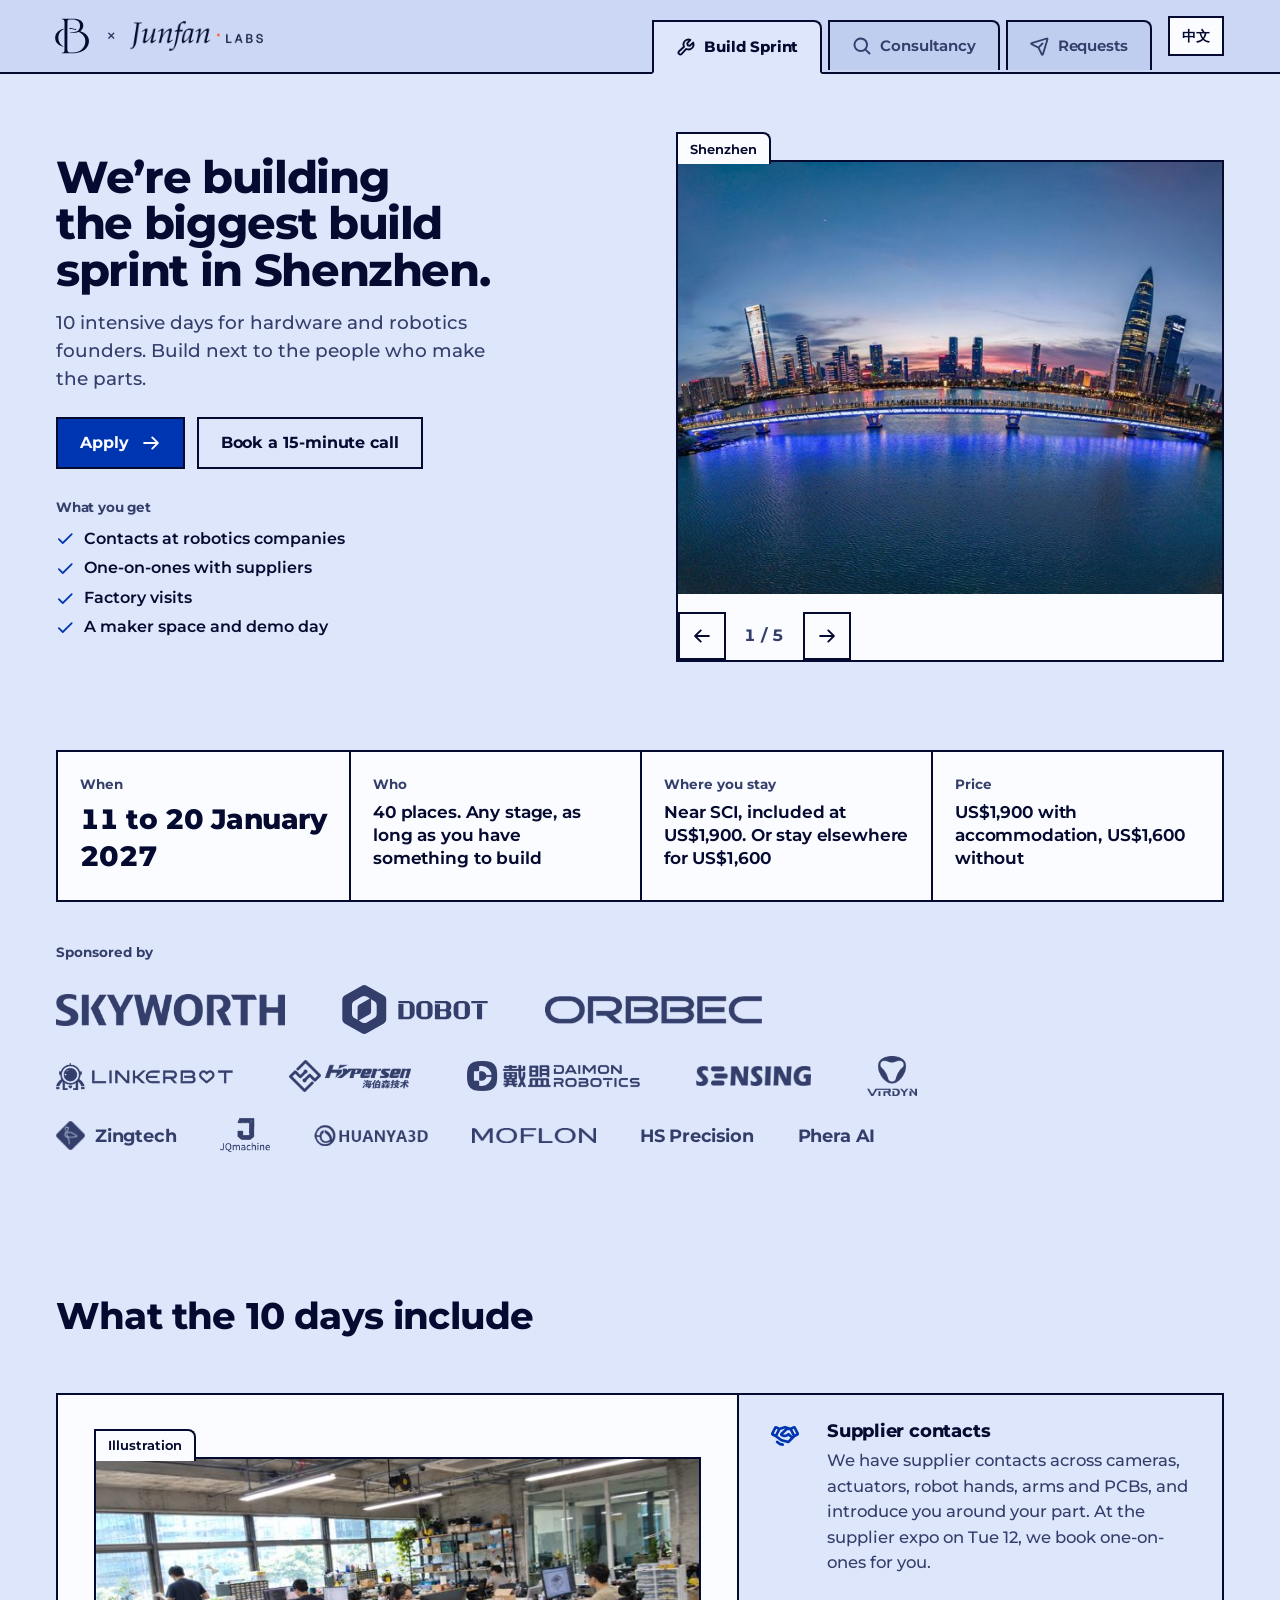
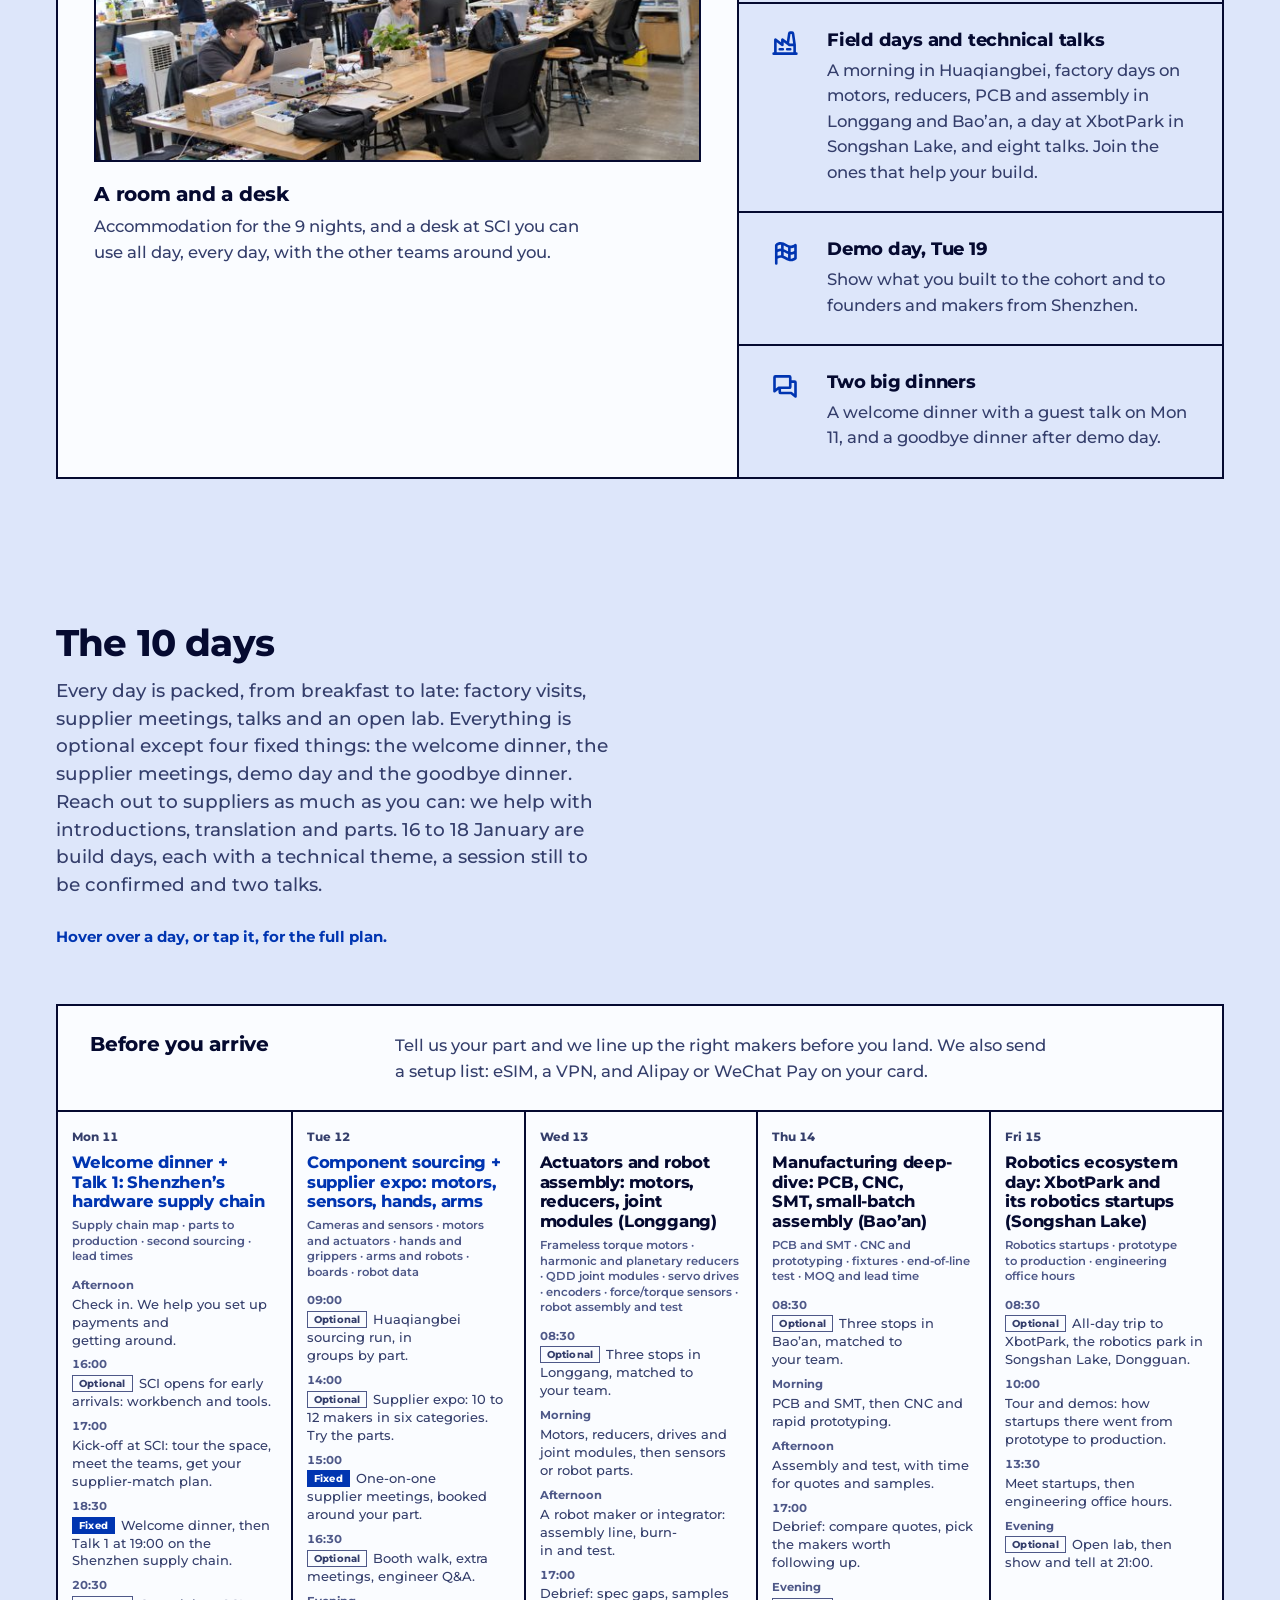
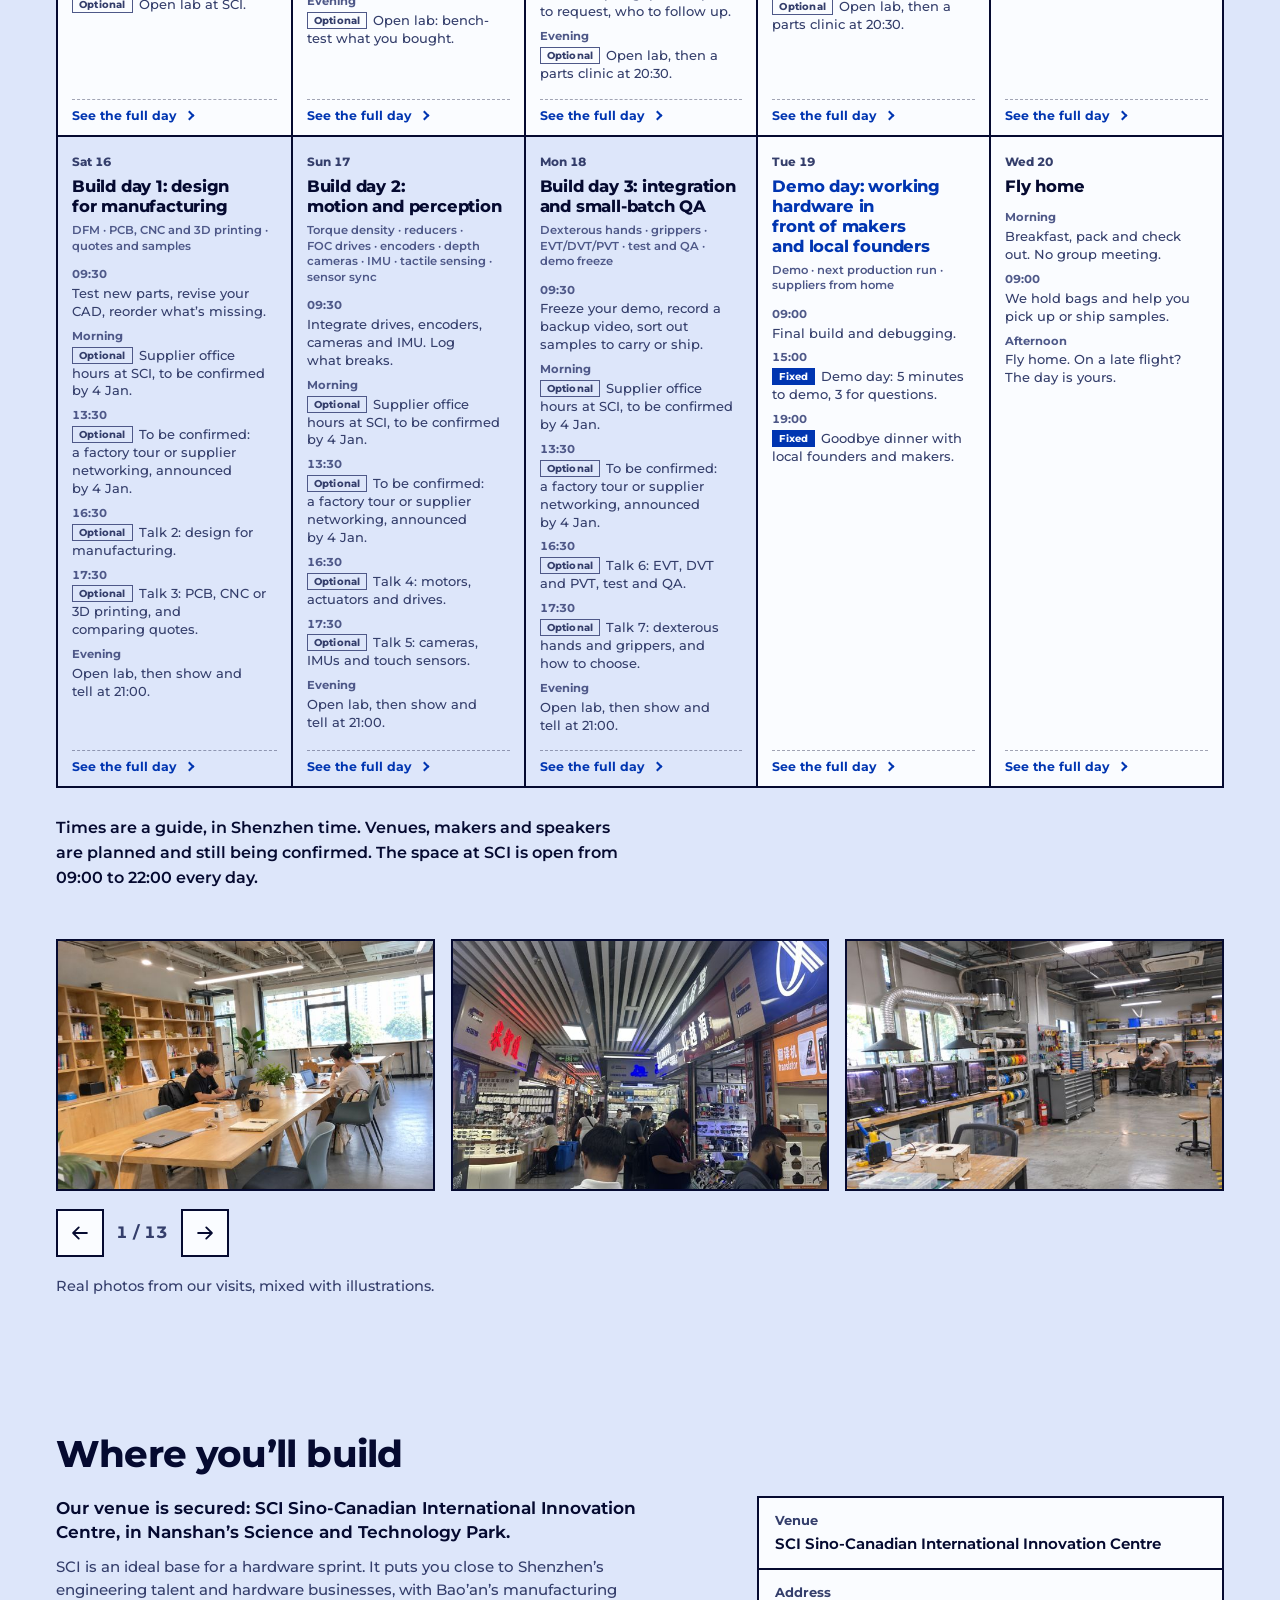
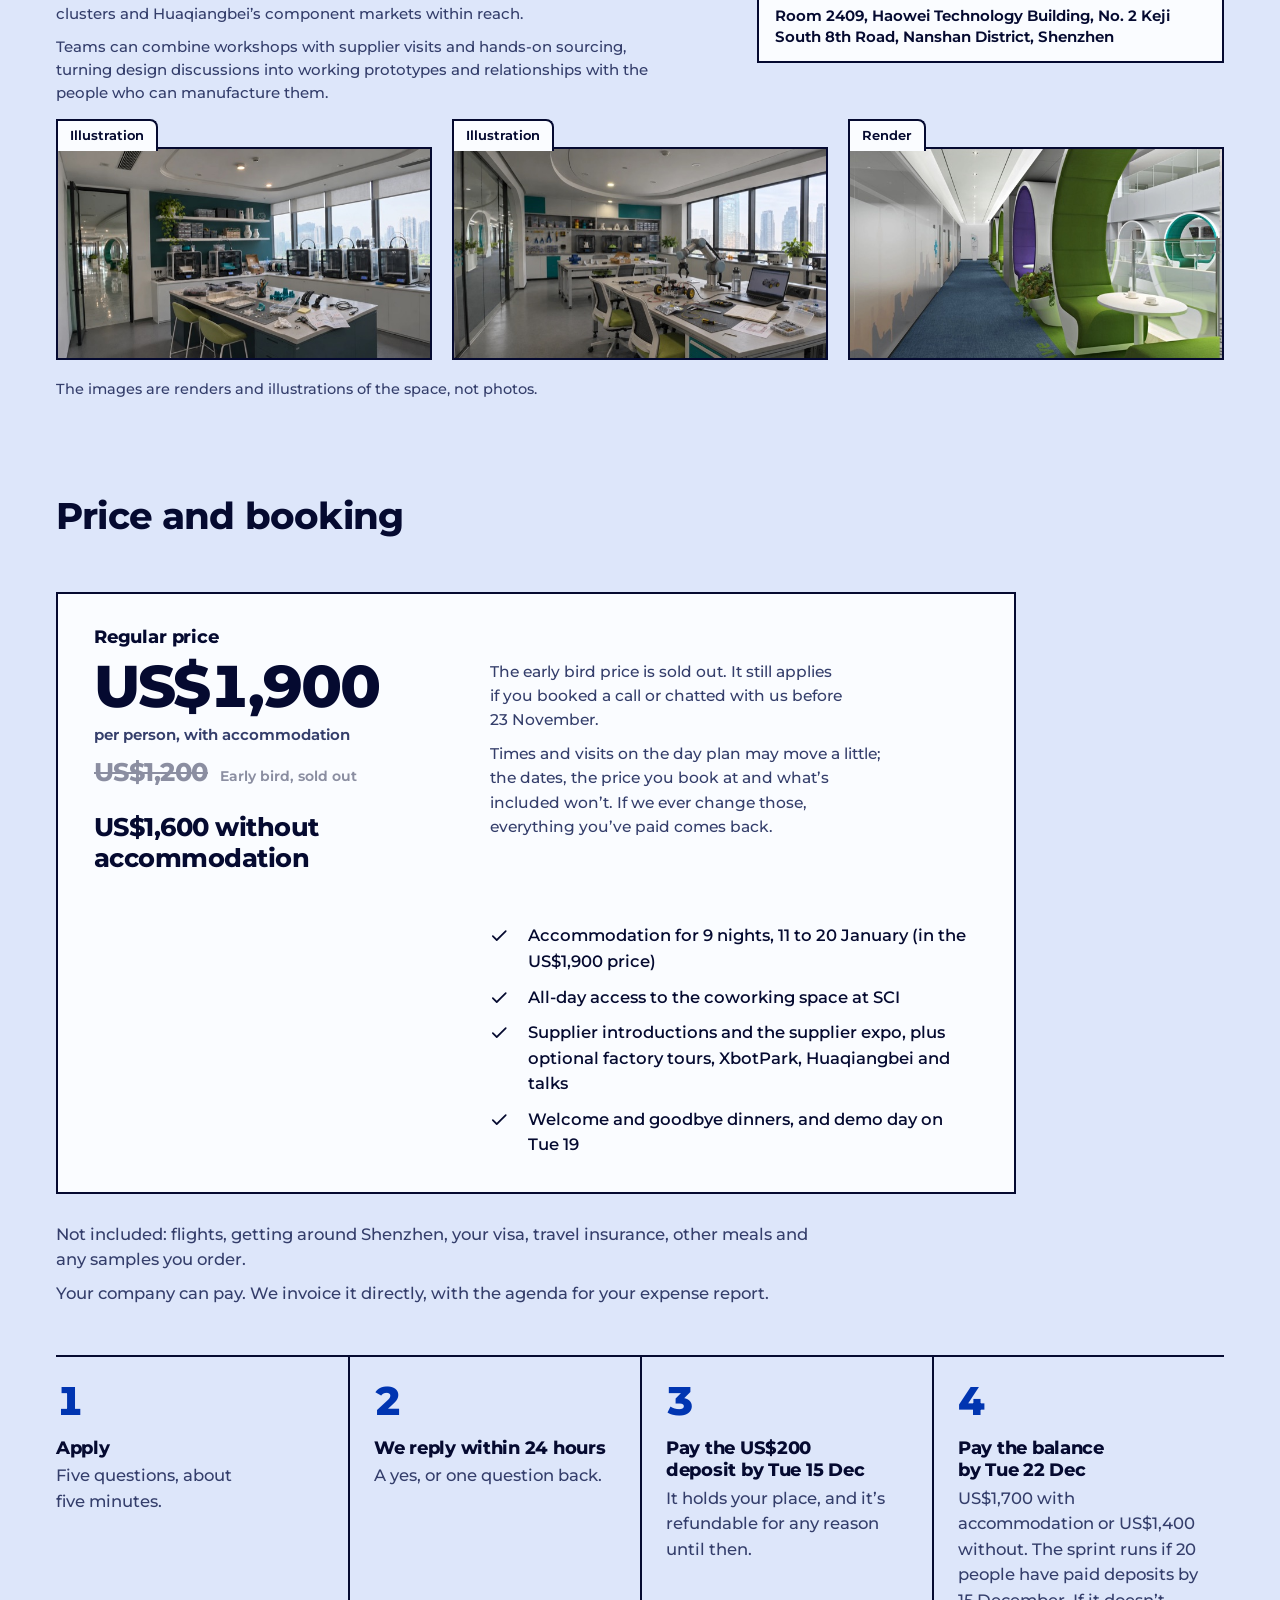
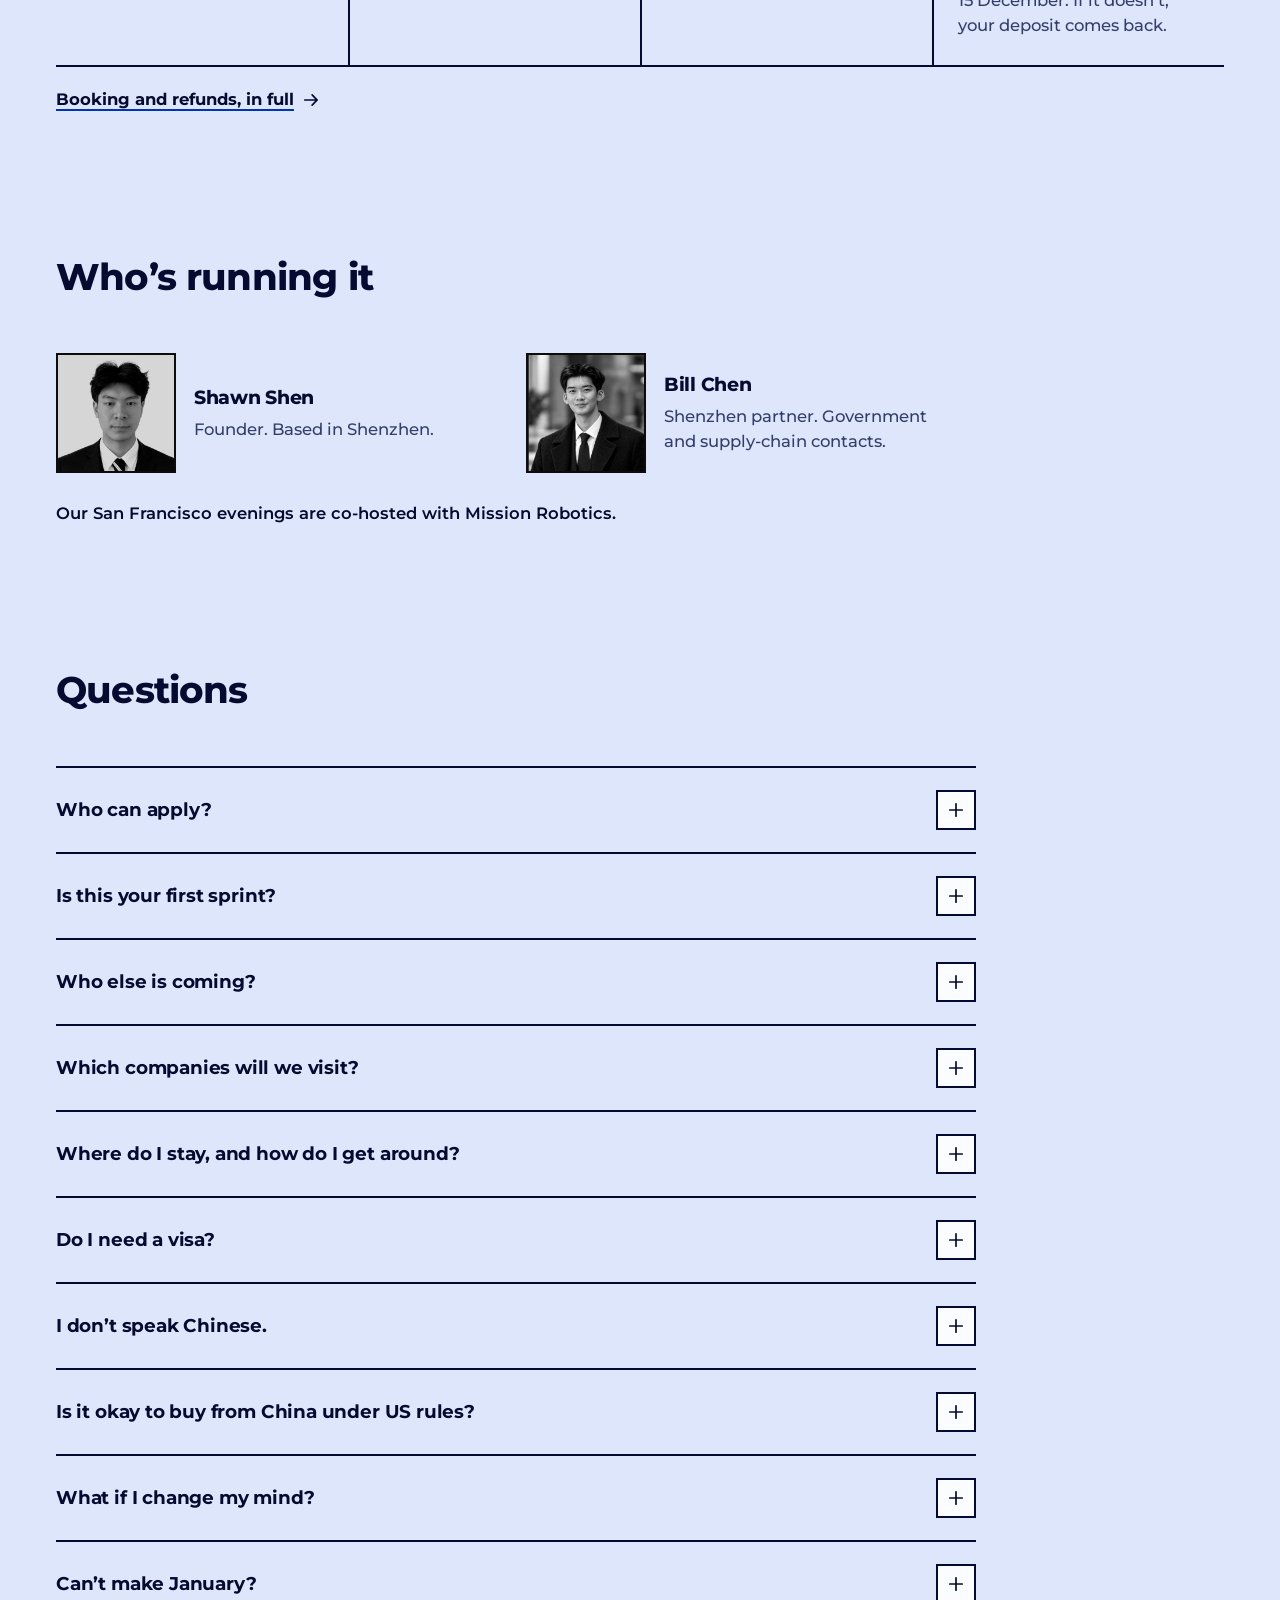
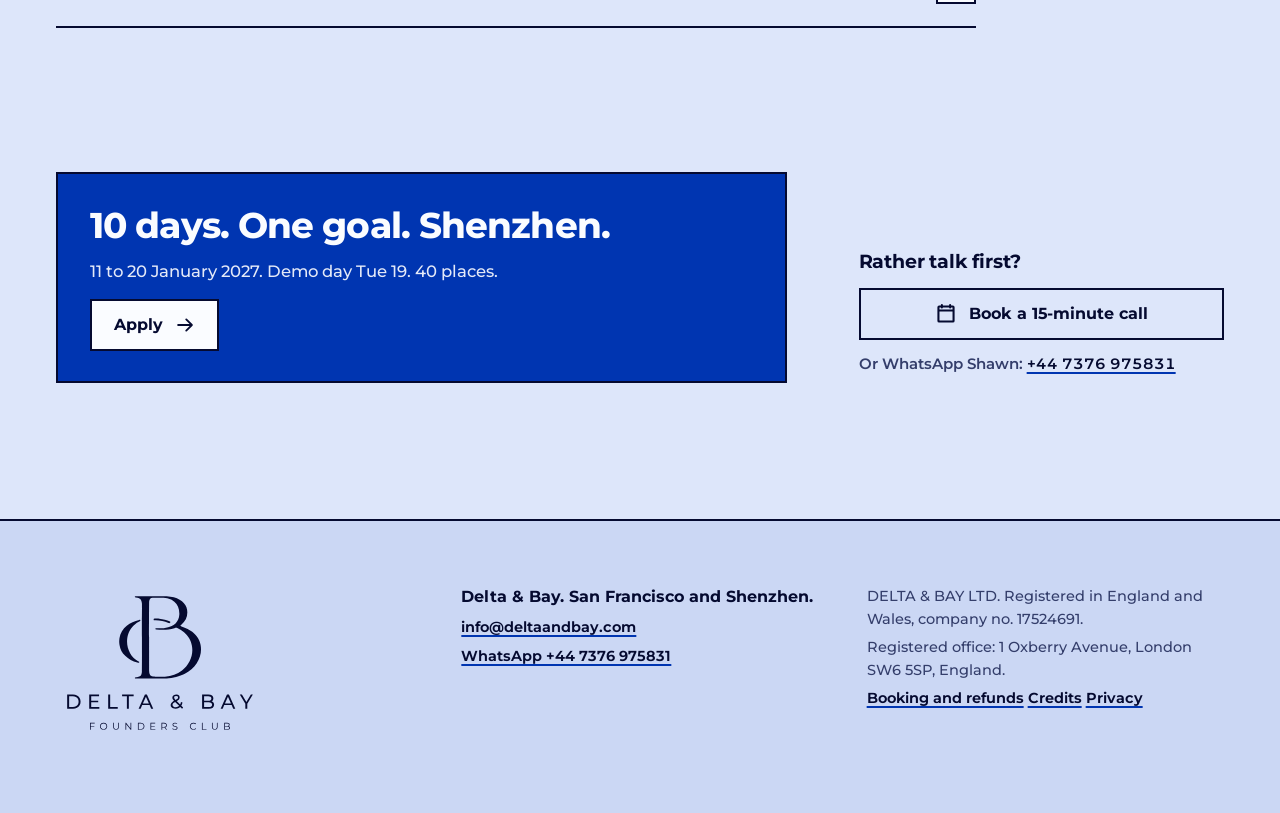
==== commit 2397d0a6: "Home: technical, packed 10-day itinerary; everything optional except the four fixed items; no tracks" ====
--- a/index.html
+++ b/index.html
@@ -133,7 +133,7 @@
       </div>
       <ul class="incl-list">
         <li><svg class="ico" aria-hidden="true"><use href="icons/sprite.svg#handshake"/></svg><div><h3>Supplier contacts</h3><p>We have supplier contacts across cameras, actuators, robot hands, arms and PCBs, and introduce you around your part. At the supplier expo on Tue 12, we book one-on-ones for you.</p></div></li>
-        <li><svg class="ico" aria-hidden="true"><use href="icons/sprite.svg#factory"/></svg><div><h3>Optional visits and talks</h3><p>A morning in Huaqiangbei, factories in Longgang and Bao’an, a day at XbotPark in Songshan Lake, and talks from engineers and founders on 16 to 19 January. Join the ones that help your build.</p></div></li>
+        <li><svg class="ico" aria-hidden="true"><use href="icons/sprite.svg#factory"/></svg><div><h3>Field days and technical talks</h3><p>A morning in Huaqiangbei, factory days on motors, reducers, PCB and assembly in Longgang and Bao’an, a day at XbotPark in Songshan Lake, and eight talks. Join the ones that help your build.</p></div></li>
         <li><svg class="ico" aria-hidden="true"><use href="icons/sprite.svg#flag-checkered"/></svg><div><h3>Demo day, Tue 19</h3><p>Show what you built to the cohort and to founders and makers from Shenzhen.</p></div></li>
         <li><svg class="ico" aria-hidden="true"><use href="icons/sprite.svg#chats"/></svg><div><h3>Two big dinners</h3><p>A welcome dinner with a guest talk on Mon 11, and a goodbye dinner after demo day.</p></div></li>
       </ul>
@@ -144,7 +144,7 @@
   <section class="wrap spread" aria-labelledby="h-days">
     <div class="sec-head">
       <h2 class="h2" id="h-days">The 10 days</h2>
-      <p class="lead">Most of the 10 days are yours. Build, and reach out to suppliers as much as you can: we help with introductions, translation and parts. Visits and talks are optional, so skip any that don’t help your build. Only four things are fixed: the welcome dinner, the supplier meetings, demo day and the goodbye dinner. The first five days are for sourcing and visits; 16 to 18 January are yours to rest or build.</p>
+      <p class="lead">Every day is packed, from breakfast to late: factory visits, supplier meetings, talks and an open lab. Everything is optional except four fixed things: the welcome dinner, the supplier meetings, demo day and the goodbye dinner. Reach out to suppliers as much as you can: we help with introductions, translation and parts. 16 to 18 January are build days, each with a technical theme, a session still to be confirmed and two talks.</p>
       <p class="dgrid-hint">Hover over a day, or tap it, for the full plan.</p>
     </div>
     <div class="days-before days-before--solo">
@@ -154,50 +154,59 @@
     <ol class="dgrid">
         <li class="dcard dcard--fixed" data-day>
           <p class="dcard-date">Mon 11</p>
-          <h3>Arrive and welcome&nbsp;dinner</h3>
+          <h3>Welcome dinner + Talk 1: Shenzhen’s hardware supply&nbsp;chain</h3>
+          <p class="dcard-kw">Supply chain map · parts to production · second sourcing · lead times</p>
           <dl>
             <div><dt>Afternoon</dt><dd>Check in. We help you set up payments and getting&nbsp;around.</dd></div>
-            <div><dt>17:00</dt><dd>Kick-off at SCI: see the space and meet the&nbsp;teams.</dd></div>
-            <div><dt>18:30</dt><dd><span class="opt opt--fixed">Fixed</span> Welcome dinner, with a guest talk at&nbsp;19:00.</dd></div>
+            <div><dt>16:00</dt><dd><span class="opt">Optional</span> SCI opens for early arrivals: workbench and&nbsp;tools.</dd></div>
+            <div><dt>17:00</dt><dd>Kick-off at SCI: tour the space, meet the teams, get your supplier-match&nbsp;plan.</dd></div>
+            <div><dt>18:30</dt><dd><span class="opt opt--fixed">Fixed</span> Welcome dinner, then Talk 1 at 19:00 on the Shenzhen supply&nbsp;chain.</dd></div>
+            <div><dt>20:30</dt><dd><span class="opt">Optional</span> Open lab at&nbsp;SCI.</dd></div>
           </dl>
           <button class="dcard-more" type="button" aria-expanded="false" aria-controls="day-11">See the full day</button>
-          <div class="dpop" id="day-11" role="region" aria-label="Mon 11, Arrive and welcome dinner">
+          <div class="dpop" id="day-11" role="region" aria-label="Mon 11, Welcome dinner + Talk 1: Shenzhen’s hardware supply chain">
             <p class="dpop-date">Mon 11</p>
-            <p class="dpop-title">Arrive and welcome dinner</p>
-            <ol class="dpop-list">
-              <li><span class="dpop-t">13:00</span><p>Arrive in batches and check in. We help set up payments and getting around, and leave time for jet&nbsp;lag.</p></li>
-              <li><span class="dpop-t">16:00</span><p>Free. Landing late? Come when your flight&nbsp;allows.</p></li>
-              <li><span class="dpop-t">17:00</span><p>Kick-off: a tour of the space at SCI and short team intros. You get your own meeting&nbsp;plan.</p></li>
-              <li><span class="dpop-t">18:00</span><p>Free, then over to&nbsp;dinner.</p></li>
-              <li><span class="dpop-t">18:30</span><p><span class="opt opt--fixed">Fixed</span> Welcome dinner. Talk 1 at 19:00: a guest on using Shenzhen’s supply chain from abroad, then&nbsp;questions.</p></li>
-              <li><span class="dpop-t">20:30</span><p>Free.</p></li>
-            </ol>
-            <p class="dpop-focus"><b>Focus</b> Share your team’s goal. Pick up tomorrow’s Huaqiangbei route and the makers matched to you. Send us your needs form before you fly.</p>
+            <p class="dpop-title">Welcome dinner + Talk 1: Shenzhen’s hardware supply chain</p>
+          <p class="dpop-kw">Supply chain map · parts to production · second sourcing · lead times</p>
+            <ol class="dpop-list">
+              <li><span class="dpop-t">13:00</span><p>Arrive in batches and check in. We help set up payments and getting&nbsp;around.</p></li>
+              <li><span class="dpop-t">16:00</span><p><span class="opt">Optional</span> SCI is open for early arrivals: workbench and tools. Landing late? Come when your flight&nbsp;allows.</p></li>
+              <li><span class="dpop-t">17:00</span><p>Kick-off at SCI: tour of the space, short team intros, your supplier-match&nbsp;plan.</p></li>
+              <li><span class="dpop-t">18:00</span><p>Pick up tomorrow’s Huaqiangbei route and your matched-maker&nbsp;list.</p></li>
+              <li><span class="dpop-t">18:30</span><p><span class="opt opt--fixed">Fixed</span> Welcome&nbsp;dinner.</p></li>
+              <li><span class="dpop-t">19:00</span><p><span class="opt opt--fixed">Fixed</span> Talk 1: Shenzhen’s hardware supply chain, from parts to production. A guest on using it from abroad, then&nbsp;questions.</p></li>
+              <li><span class="dpop-t">20:30</span><p><span class="opt">Optional</span> Open lab at&nbsp;SCI.</p></li>
+            </ol>
+            <p class="dpop-focus"><b>Focus</b> Share your team’s goal. Send us your needs form before you fly so tomorrow’s makers are matched to you.</p>
             <p class="dpop-hours">About 2.5 hours free.</p>
           </div>
         </li>
         <li class="dcard dcard--fixed" data-day>
           <p class="dcard-date">Tue 12</p>
-          <h3>Huaqiangbei and supplier&nbsp;expo</h3>
-          <dl>
-            <div><dt>09:00</dt><dd><span class="opt">Optional</span> Half a day in Huaqiangbei with a guide who knows the&nbsp;market.</dd></div>
-            <div><dt>14:00</dt><dd>Supplier expo: makers bring parts you can&nbsp;try.</dd></div>
+          <h3>Component sourcing + supplier expo: motors, sensors, hands,&nbsp;arms</h3>
+          <p class="dcard-kw">Cameras and sensors · motors and actuators · hands and grippers · arms and robots · boards · robot data</p>
+          <dl>
+            <div><dt>09:00</dt><dd><span class="opt">Optional</span> Huaqiangbei sourcing run, in groups by&nbsp;part.</dd></div>
+            <div><dt>14:00</dt><dd><span class="opt">Optional</span> Supplier expo: 10 to 12 makers in six categories. Try the&nbsp;parts.</dd></div>
             <div><dt>15:00</dt><dd><span class="opt opt--fixed">Fixed</span> One-on-one supplier meetings, booked around your&nbsp;part.</dd></div>
-            <div><dt>Evening</dt><dd>Free.</dd></div>
+            <div><dt>16:30</dt><dd><span class="opt">Optional</span> Booth walk, extra meetings, engineer&nbsp;Q&amp;A.</dd></div>
+            <div><dt>Evening</dt><dd><span class="opt">Optional</span> Open lab: bench-test what you&nbsp;bought.</dd></div>
           </dl>
           <button class="dcard-more" type="button" aria-expanded="false" aria-controls="day-12">See the full day</button>
-          <div class="dpop" id="day-12" role="region" aria-label="Tue 12, Huaqiangbei and supplier expo">
+          <div class="dpop" id="day-12" role="region" aria-label="Tue 12, Component sourcing + supplier expo: motors, sensors, hands, arms">
             <p class="dpop-date">Tue 12</p>
-            <p class="dpop-title">Huaqiangbei and supplier expo</p>
-            <ol class="dpop-list">
-              <li><span class="dpop-t">09:00</span><p><span class="opt">Optional</span> Leave for Huaqiangbei, in groups by what you need: electronics modules, sensors,&nbsp;connectors.</p></li>
-              <li><span class="dpop-t">10:00</span><p>Huaqiangbei with a guide who knows the market. Look for samples and alternative&nbsp;parts.</p></li>
+            <p class="dpop-title">Component sourcing + supplier expo: motors, sensors, hands, arms</p>
+          <p class="dpop-kw">Cameras and sensors · motors and actuators · hands and grippers · arms and robots · boards · robot data</p>
+            <ol class="dpop-list">
+              <li><span class="dpop-t">09:00</span><p><span class="opt">Optional</span> Leave for Huaqiangbei in groups by part: motors and drivers, sensors and cameras, connectors, batteries,&nbsp;boards.</p></li>
+              <li><span class="dpop-t">10:00</span><p><span class="opt">Optional</span> Sourcing run with a guide who knows the market: samples, alternative parts, second&nbsp;sources.</p></li>
               <li><span class="dpop-t">12:30</span><p>Lunch, then on to the&nbsp;expo.</p></li>
-              <li><span class="dpop-t">14:00</span><p>Supplier expo with about 10 to 12 makers: prototyping and manufacturing, motors and actuators, sensors and data rigs, arms and grippers. Try their products, starting with the booths matched to&nbsp;you.</p></li>
-              <li><span class="dpop-t">15:00</span><p><span class="opt opt--fixed">Fixed</span> One-on-one supplier meetings: three rounds, booked for&nbsp;you.</p></li>
-              <li><span class="dpop-t">16:30</span><p>Walk the booths, extra meetings, engineer questions. Agree on samples and next&nbsp;steps.</p></li>
+              <li><span class="dpop-t">14:00</span><p><span class="opt">Optional</span> Supplier expo with about 10 to 12 makers in six categories: cameras and sensors, motors and actuators, hands and grippers, arms and robots, boards and builds, robot data. Try their products, starting with the booths matched to&nbsp;you.</p></li>
+              <li><span class="dpop-t">15:00</span><p><span class="opt opt--fixed">Fixed</span> Three rounds of one-on-one supplier meetings, booked for you around your&nbsp;part.</p></li>
+              <li><span class="dpop-t">16:30</span><p><span class="opt">Optional</span> Booth walk, extra meetings, engineer Q&amp;A. Agree samples and next&nbsp;steps.</p></li>
               <li><span class="dpop-t">18:00</span><p>Dinner on your&nbsp;own.</p></li>
-              <li><span class="dpop-t">19:30</span><p>Free. Test what you bought if you&nbsp;like.</p></li>
+              <li><span class="dpop-t">19:30</span><p><span class="opt">Optional</span> Open lab: bench-test what you&nbsp;bought.</p></li>
+              <li><span class="dpop-t">20:30</span><p><span class="opt">Optional</span> Parts clinic: bring your BOM and quotes, and we help you compare them and plan&nbsp;samples.</p></li>
             </ol>
             <p class="dpop-focus"><b>Focus</b> 2 or 3 good supplier meetings per team. We note the contacts, spec gaps and quotes to chase.</p>
             <p class="dpop-hours">2.5 hours free.</p>
@@ -205,184 +214,223 @@
         </li>
         <li class="dcard dcard--trip" data-day>
           <p class="dcard-date">Wed 13</p>
-          <h3>Factories in&nbsp;Longgang</h3>
-          <dl>
-            <div><dt>08:30</dt><dd><span class="opt">Optional</span> All-day trip to three factories in&nbsp;Longgang.</dd></div>
-            <div><dt>Morning</dt><dd>Motors, actuators and drives, then sensors or robot&nbsp;parts.</dd></div>
-            <div><dt>Afternoon</dt><dd>A robot maker or integrator: assembly and&nbsp;testing.</dd></div>
-            <div><dt>At SCI</dt><dd>Not going? Build at SCI, with staff on&nbsp;hand.</dd></div>
+          <h3>Actuators and robot assembly: motors, reducers, joint modules&nbsp;(Longgang)</h3>
+          <p class="dcard-kw">Frameless torque motors · harmonic and planetary reducers · QDD joint modules · servo drives · encoders · force/torque sensors · robot assembly and test</p>
+          <dl>
+            <div><dt>08:30</dt><dd><span class="opt">Optional</span> Three stops in Longgang, matched to your&nbsp;team.</dd></div>
+            <div><dt>Morning</dt><dd>Motors, reducers, drives and joint modules, then sensors or robot&nbsp;parts.</dd></div>
+            <div><dt>Afternoon</dt><dd>A robot maker or integrator: assembly line, burn-in and&nbsp;test.</dd></div>
+            <div><dt>17:00</dt><dd>Debrief: spec gaps, samples to request, who to follow&nbsp;up.</dd></div>
+            <div><dt>Evening</dt><dd><span class="opt">Optional</span> Open lab, then a parts clinic at&nbsp;20:30.</dd></div>
           </dl>
           <button class="dcard-more" type="button" aria-expanded="false" aria-controls="day-13">See the full day</button>
-          <div class="dpop" id="day-13" role="region" aria-label="Wed 13, Factories in Longgang">
+          <div class="dpop" id="day-13" role="region" aria-label="Wed 13, Actuators and robot assembly: motors, reducers, joint modules (Longgang)">
             <p class="dpop-date">Wed 13</p>
-            <p class="dpop-title">Factories in Longgang</p>
-            <ol class="dpop-list">
+            <p class="dpop-title">Actuators and robot assembly: motors, reducers, joint modules (Longgang)</p>
+          <p class="dpop-kw">Frameless torque motors · harmonic and planetary reducers · QDD joint modules · servo drives · encoders · force/torque sensors · robot assembly and test</p>
+            <ol class="dpop-list">
+              <li><span class="dpop-t">08:00</span><p>Breakfast at SCI and a short brief: what to ask each maker&nbsp;today.</p></li>
               <li><span class="dpop-t">08:30</span><p><span class="opt">Optional</span> Meet and leave for Longgang. Visits are matched to your&nbsp;team.</p></li>
-              <li><span class="dpop-t">09:30</span><p>Factory 1: motors, actuators or drives. Check performance, interfaces and custom&nbsp;options.</p></li>
-              <li><span class="dpop-t">11:00</span><p>Short drive, then factory 2 for an hour: sensors or robot&nbsp;parts.</p></li>
+              <li><span class="dpop-t">09:30</span><p>Stop 1: motors, reducers, drives and joint modules. Torque, backlash, interfaces, custom&nbsp;options.</p></li>
+              <li><span class="dpop-t">11:00</span><p>Stop 2, an hour: sensors or robot parts. Encoders, force/torque sensors,&nbsp;cameras.</p></li>
               <li><span class="dpop-t">12:30</span><p>Lunch.</p></li>
-              <li><span class="dpop-t">14:00</span><p>Factory 3: a robot maker or integrator. See assembly and testing, and talk&nbsp;engineering.</p></li>
-              <li><span class="dpop-t">16:30</span><p>Back to&nbsp;base.</p></li>
+              <li><span class="dpop-t">14:00</span><p>Stop 3: a robot maker or integrator. Assembly line, burn-in and test, and an engineering&nbsp;talk.</p></li>
+              <li><span class="dpop-t">16:30</span><p>Back to&nbsp;SCI.</p></li>
+              <li><span class="dpop-t">17:00</span><p>Debrief in groups: spec gaps, samples to request, who to follow&nbsp;up.</p></li>
               <li><span class="dpop-t">18:00</span><p>Dinner on your&nbsp;own.</p></li>
-              <li><span class="dpop-t">19:30</span><p>Free, or start on your&nbsp;demo.</p></li>
+              <li><span class="dpop-t">19:30</span><p><span class="opt">Optional</span> Open lab at&nbsp;SCI.</p></li>
+              <li><span class="dpop-t">20:30</span><p><span class="opt">Optional</span> Parts clinic: bring your BOM and quotes, and we help you compare them and plan&nbsp;samples.</p></li>
+              <li><span class="dpop-t">All day</span><p>Not joining a visit? The desk at SCI is open all day, with staff on hand for&nbsp;deliveries.</p></li>
             </ol>
             <p class="dpop-focus"><b>Focus</b> Check performance, interfaces and custom options. Leave with the samples you need and who to contact.</p>
-            <p class="dpop-hours">Not going? Build at SCI from 09:30 to 12:30 and 13:30 to 17:30, with staff on hand for deliveries. If you go, 2.5 hours free in the evening.</p>
+            <p class="dpop-hours">About 9 hours of visits and debrief, then open lab and a parts clinic. Everything is optional.</p>
           </div>
         </li>
         <li class="dcard dcard--trip" data-day>
           <p class="dcard-date">Thu 14</p>
-          <h3>Factories in&nbsp;Bao’an</h3>
-          <dl>
-            <div><dt>08:30</dt><dd><span class="opt">Optional</span> All-day trip to three factories in&nbsp;Bao’an.</dd></div>
-            <div><dt>Morning</dt><dd>PCB and electronics assembly, then machined&nbsp;parts.</dd></div>
-            <div><dt>Afternoon</dt><dd>Assembly and testing, with time for quotes and&nbsp;samples.</dd></div>
-            <div><dt>At SCI</dt><dd>Not going? Build at SCI, with staff on&nbsp;hand.</dd></div>
+          <h3>Manufacturing deep-dive: PCB, CNC, SMT, small-batch assembly&nbsp;(Bao’an)</h3>
+          <p class="dcard-kw">PCB and SMT · CNC and prototyping · fixtures · end-of-line test · MOQ and lead time</p>
+          <dl>
+            <div><dt>08:30</dt><dd><span class="opt">Optional</span> Three stops in Bao’an, matched to your&nbsp;team.</dd></div>
+            <div><dt>Morning</dt><dd>PCB and SMT, then CNC and rapid&nbsp;prototyping.</dd></div>
+            <div><dt>Afternoon</dt><dd>Assembly and test, with time for quotes and&nbsp;samples.</dd></div>
+            <div><dt>17:00</dt><dd>Debrief: compare quotes, pick the makers worth following&nbsp;up.</dd></div>
+            <div><dt>Evening</dt><dd><span class="opt">Optional</span> Open lab, then a parts clinic at&nbsp;20:30.</dd></div>
           </dl>
           <button class="dcard-more" type="button" aria-expanded="false" aria-controls="day-14">See the full day</button>
-          <div class="dpop" id="day-14" role="region" aria-label="Thu 14, Factories in Bao’an">
+          <div class="dpop" id="day-14" role="region" aria-label="Thu 14, Manufacturing deep-dive: PCB, CNC, SMT, small-batch assembly (Bao’an)">
             <p class="dpop-date">Thu 14</p>
-            <p class="dpop-title">Factories in Bao’an</p>
-            <ol class="dpop-list">
+            <p class="dpop-title">Manufacturing deep-dive: PCB, CNC, SMT, small-batch assembly (Bao’an)</p>
+          <p class="dpop-kw">PCB and SMT · CNC and prototyping · fixtures · end-of-line test · MOQ and lead time</p>
+            <ol class="dpop-list">
+              <li><span class="dpop-t">08:00</span><p>Breakfast at SCI and a short brief: process, minimum order and lead time&nbsp;checks.</p></li>
               <li><span class="dpop-t">08:30</span><p><span class="opt">Optional</span> Meet and leave for Bao’an. On the way: what to check on process, minimum order and lead&nbsp;time.</p></li>
-              <li><span class="dpop-t">09:30</span><p>Factory 1: PCB or electronics assembly. See the line and go through your needs with an&nbsp;engineer.</p></li>
-              <li><span class="dpop-t">11:00</span><p>Short drive, then factory 2 for an hour: structural parts or quick&nbsp;prototypes.</p></li>
+              <li><span class="dpop-t">09:30</span><p>Stop 1: PCB and SMT. See the line, go through stack-up, yield and lead time with an&nbsp;engineer.</p></li>
+              <li><span class="dpop-t">11:00</span><p>Stop 2, an hour: CNC and rapid prototyping. Tolerances, materials,&nbsp;finishing.</p></li>
               <li><span class="dpop-t">12:30</span><p>Lunch.</p></li>
-              <li><span class="dpop-t">14:00</span><p>Factory 3: assembly or testing. Two hours, plus 30 minutes for quotes and&nbsp;samples.</p></li>
-              <li><span class="dpop-t">16:30</span><p>Back to&nbsp;base.</p></li>
+              <li><span class="dpop-t">14:00</span><p>Stop 3: assembly and test. Fixtures, end-of-line test, small-batch cost. Two hours, plus 30 minutes for quotes and&nbsp;samples.</p></li>
+              <li><span class="dpop-t">16:30</span><p>Back to&nbsp;SCI.</p></li>
+              <li><span class="dpop-t">17:00</span><p>Debrief: compare quotes, pick the makers worth following&nbsp;up.</p></li>
               <li><span class="dpop-t">18:00</span><p>Dinner on your&nbsp;own.</p></li>
-              <li><span class="dpop-t">19:30</span><p>Free.</p></li>
+              <li><span class="dpop-t">19:30</span><p><span class="opt">Optional</span> Open lab at&nbsp;SCI.</p></li>
+              <li><span class="dpop-t">20:30</span><p><span class="opt">Optional</span> Parts clinic: bring your BOM and quotes, and we help you compare them and plan&nbsp;samples.</p></li>
+              <li><span class="dpop-t">All day</span><p>Not joining a visit? The desk at SCI is open all day, with staff on hand for&nbsp;deliveries.</p></li>
             </ol>
             <p class="dpop-focus"><b>Focus</b> Pick the makers worth following up, with their terms and the next step.</p>
-            <p class="dpop-hours">Not going? Build at SCI from 09:30 to 12:30 and 13:30 to 17:30, with staff on hand for deliveries. If you go, 2.5 hours free in the evening.</p>
+            <p class="dpop-hours">About 9 hours of visits and debrief, then open lab and a parts clinic. Everything is optional.</p>
           </div>
         </li>
         <li class="dcard dcard--trip" data-day>
           <p class="dcard-date">Fri 15</p>
-          <h3>XbotPark</h3>
+          <h3>Robotics ecosystem day: XbotPark and its robotics startups (Songshan&nbsp;Lake)</h3>
+          <p class="dcard-kw">Robotics startups · prototype to production · engineering office hours</p>
           <dl>
             <div><dt>08:30</dt><dd><span class="opt">Optional</span> All-day trip to XbotPark, the robotics park in Songshan Lake,&nbsp;Dongguan.</dd></div>
-            <div><dt>10:00</dt><dd>Tour and demos from startups built&nbsp;there.</dd></div>
-            <div><dt>13:30</dt><dd>Meet startups, then office hours with engineers and&nbsp;mentors.</dd></div>
-            <div><dt>At SCI</dt><dd>Not going? Build at SCI, with staff on&nbsp;hand.</dd></div>
+            <div><dt>10:00</dt><dd>Tour and demos: how startups there went from prototype to&nbsp;production.</dd></div>
+            <div><dt>13:30</dt><dd>Meet startups, then engineering office&nbsp;hours.</dd></div>
+            <div><dt>Evening</dt><dd><span class="opt">Optional</span> Open lab, then show and tell at&nbsp;21:00.</dd></div>
           </dl>
           <button class="dcard-more" type="button" aria-expanded="false" aria-controls="day-15">See the full day</button>
-          <div class="dpop" id="day-15" role="region" aria-label="Fri 15, XbotPark">
+          <div class="dpop" id="day-15" role="region" aria-label="Fri 15, Robotics ecosystem day: XbotPark and its robotics startups (Songshan Lake)">
             <p class="dpop-date">Fri 15</p>
-            <p class="dpop-title">XbotPark</p>
-            <ol class="dpop-list">
+            <p class="dpop-title">Robotics ecosystem day: XbotPark and its robotics startups (Songshan Lake)</p>
+          <p class="dpop-kw">Robotics startups · prototype to production · engineering office hours</p>
+            <ol class="dpop-list">
+              <li><span class="dpop-t">08:00</span><p>Breakfast at SCI before the&nbsp;drive.</p></li>
               <li><span class="dpop-t">08:30</span><p><span class="opt">Optional</span> Leave for Songshan Lake, Dongguan, about 90 minutes&nbsp;away.</p></li>
-              <li><span class="dpop-t">10:00</span><p>Tour and product demos: how startups there got from prototype to&nbsp;production.</p></li>
+              <li><span class="dpop-t">10:00</span><p>Tour and product demos: how robotics startups there went from prototype to&nbsp;production.</p></li>
               <li><span class="dpop-t">12:15</span><p>Lunch and a&nbsp;break.</p></li>
               <li><span class="dpop-t">13:30</span><p>Meet 2 or 3 startups matched to your project. Talk parts and product&nbsp;development.</p></li>
-              <li><span class="dpop-t">15:15</span><p>Office hours with engineers or founder mentors. Bring drawings and specific&nbsp;questions.</p></li>
+              <li><span class="dpop-t">15:15</span><p>Engineering office hours. Bring CAD, drawings and your&nbsp;BOM.</p></li>
               <li><span class="dpop-t">16:30</span><p>Head back. Dinner on your&nbsp;own.</p></li>
-              <li><span class="dpop-t">19:30</span><p>Free.</p></li>
-            </ol>
-            <p class="dpop-focus"><b>Focus</b> Leave with changes to your design and people to follow up with. The day’s agenda is being booked with the park.</p>
-            <p class="dpop-hours">Not going? Build at SCI from 09:30 to 12:30 and 13:30 to 17:30, with staff on hand for deliveries. If you go, 2.5 hours free in the evening.</p>
-          </div>
-        </li>
-        <li class="dcard dcard--rest" data-day>
+              <li><span class="dpop-t">19:30</span><p><span class="opt">Optional</span> Open lab at&nbsp;SCI.</p></li>
+              <li><span class="dpop-t">21:00</span><p><span class="opt">Optional</span> Show and tell: 3 minutes each on what works so far, over a&nbsp;drink.</p></li>
+              <li><span class="dpop-t">All day</span><p>Not joining a visit? The desk at SCI is open all day, with staff on hand for&nbsp;deliveries.</p></li>
+            </ol>
+            <p class="dpop-focus"><b>Focus</b> Leave with changes to your design and people to follow up with. The day’s agenda is still being booked with the park.</p>
+            <p class="dpop-hours">An all-day trip, then open lab and show and tell. Everything is optional.</p>
+          </div>
+        </li>
+        <li class="dcard dcard--build" data-day>
           <p class="dcard-date">Sat 16</p>
-          <h3>Rest and&nbsp;build</h3>
-          <dl>
-            <div><dt>Day</dt><dd>Your time: rest, see the city, or&nbsp;build.</dd></div>
-            <div><dt>16:30</dt><dd><span class="opt">Optional</span> Talk: design parts that are easy to&nbsp;make.</dd></div>
-            <div><dt>17:30</dt><dd><span class="opt">Optional</span> Talk: PCB, CNC or 3D printing, and comparing&nbsp;quotes.</dd></div>
-            <div><dt>Evening</dt><dd>Free. The space stays&nbsp;open.</dd></div>
+          <h3>Build day 1: design for&nbsp;manufacturing</h3>
+          <p class="dcard-kw">DFM · PCB, CNC and 3D printing · quotes and samples</p>
+          <dl>
+            <div><dt>09:30</dt><dd>Test new parts, revise your CAD, reorder what’s&nbsp;missing.</dd></div>
+            <div><dt>Morning</dt><dd><span class="opt">Optional</span> Supplier office hours at SCI, to be confirmed by 4&nbsp;Jan.</dd></div>
+            <div><dt>13:30</dt><dd><span class="opt">Optional</span> To be confirmed: a factory tour or supplier networking, announced by 4&nbsp;Jan.</dd></div>
+            <div><dt>16:30</dt><dd><span class="opt">Optional</span> Talk 2: design for manufacturing.</dd></div>
+            <div><dt>17:30</dt><dd><span class="opt">Optional</span> Talk 3: PCB, CNC or 3D printing, and comparing&nbsp;quotes.</dd></div>
+            <div><dt>Evening</dt><dd>Open lab, then show and tell at&nbsp;21:00.</dd></div>
           </dl>
           <button class="dcard-more" type="button" aria-expanded="false" aria-controls="day-16">See the full day</button>
-          <div class="dpop" id="day-16" role="region" aria-label="Sat 16, Rest and build">
+          <div class="dpop" id="day-16" role="region" aria-label="Sat 16, Build day 1: design for manufacturing">
             <p class="dpop-date">Sat 16</p>
-            <p class="dpop-title">Rest and build</p>
-            <ol class="dpop-list">
-              <li><span class="dpop-t">09:30</span><p>Your time, 3 hours: rest, see the city, or build. Tools and deliveries at&nbsp;SCI.</p></li>
+            <p class="dpop-title">Build day 1: design for manufacturing</p>
+          <p class="dpop-kw">DFM · PCB, CNC and 3D printing · quotes and samples</p>
+            <ol class="dpop-list">
+              <li><span class="dpop-t">08:30</span><p>Breakfast at SCI with the other&nbsp;teams.</p></li>
+              <li><span class="dpop-t">09:30</span><p>Build block, 3 hours: bench-test the parts you bought, revise your CAD against DFM, reorder what is missing. Staff on hand for tools and deliveries. Supplier office hours at SCI: to be confirmed by 4&nbsp;Jan.</p></li>
               <li><span class="dpop-t">12:30</span><p>Lunch on your&nbsp;own.</p></li>
-              <li><span class="dpop-t">13:30</span><p>Your time, 3 hours: keep building, meet a supplier, or go&nbsp;out.</p></li>
-              <li><span class="dpop-t">16:30</span><p><span class="opt">Optional</span> Talk 2: how to change your design so parts are easier to machine and&nbsp;assemble.</p></li>
+              <li><span class="dpop-t">13:30</span><p><span class="opt">Optional</span> To be confirmed, up to 2.5 hours: a factory tour or supplier networking. The theme is announced once the host confirms, by 4&nbsp;Jan.</p></li>
+              <li><span class="dpop-t">16:30</span><p><span class="opt">Optional</span> Talk 2: Design for manufacturing. Change your design so parts are easier to machine and&nbsp;assemble.</p></li>
               <li><span class="dpop-t">17:15</span><p>Tea&nbsp;break.</p></li>
-              <li><span class="dpop-t">17:30</span><p><span class="opt">Optional</span> Talk 3: choosing between PCB, CNC and 3D printing, comparing quotes and planning&nbsp;samples.</p></li>
+              <li><span class="dpop-t">17:30</span><p><span class="opt">Optional</span> Talk 3: Process choice and quotes. PCB, CNC or 3D printing, comparing quotes, planning&nbsp;samples.</p></li>
               <li><span class="dpop-t">18:15</span><p>Dinner on your&nbsp;own.</p></li>
-              <li><span class="dpop-t">19:30</span><p>Free. The space stays open if you want to&nbsp;build.</p></li>
-            </ol>
-            <p class="dpop-focus"><b>Focus</b> Building? Test new parts, fix the design and reorder what’s missing. Resting? Nothing is due.</p>
-            <p class="dpop-hours">6 hours of your own in the day, 2.5 free in the evening. Skip any talk you like.</p>
-          </div>
-        </li>
-        <li class="dcard dcard--rest" data-day>
+              <li><span class="dpop-t">19:30</span><p>Open lab at SCI: build, test, or meet&nbsp;suppliers.</p></li>
+              <li><span class="dpop-t">21:00</span><p><span class="opt">Optional</span> Show and tell: 3 minutes each on what works so far, over a&nbsp;drink.</p></li>
+            </ol>
+            <p class="dpop-focus"><b>Focus</b> Leave with a design that is easier to make and a reorder sent.</p>
+            <p class="dpop-hours">08:30 to 21:00 at SCI: 6 hours of build and supplier time, 2 talks, open lab and show and tell. Everything is optional.</p>
+          </div>
+        </li>
+        <li class="dcard dcard--build" data-day>
           <p class="dcard-date">Sun 17</p>
-          <h3>Rest and&nbsp;build</h3>
-          <dl>
-            <div><dt>Day</dt><dd>Your time: rest, see the city, or&nbsp;build.</dd></div>
-            <div><dt>16:30</dt><dd><span class="opt">Optional</span> Talk: choosing motors, actuators and&nbsp;drives.</dd></div>
-            <div><dt>17:30</dt><dd><span class="opt">Optional</span> Talk: cameras, IMUs and touch&nbsp;sensors.</dd></div>
-            <div><dt>Evening</dt><dd>Free. The space stays&nbsp;open.</dd></div>
+          <h3>Build day 2: motion and&nbsp;perception</h3>
+          <p class="dcard-kw">Torque density · reducers · FOC drives · encoders · depth cameras · IMU · tactile sensing · sensor sync</p>
+          <dl>
+            <div><dt>09:30</dt><dd>Integrate drives, encoders, cameras and IMU. Log what&nbsp;breaks.</dd></div>
+            <div><dt>Morning</dt><dd><span class="opt">Optional</span> Supplier office hours at SCI, to be confirmed by 4&nbsp;Jan.</dd></div>
+            <div><dt>13:30</dt><dd><span class="opt">Optional</span> To be confirmed: a factory tour or supplier networking, announced by 4&nbsp;Jan.</dd></div>
+            <div><dt>16:30</dt><dd><span class="opt">Optional</span> Talk 4: motors, actuators and&nbsp;drives.</dd></div>
+            <div><dt>17:30</dt><dd><span class="opt">Optional</span> Talk 5: cameras, IMUs and touch&nbsp;sensors.</dd></div>
+            <div><dt>Evening</dt><dd>Open lab, then show and tell at&nbsp;21:00.</dd></div>
           </dl>
           <button class="dcard-more" type="button" aria-expanded="false" aria-controls="day-17">See the full day</button>
-          <div class="dpop" id="day-17" role="region" aria-label="Sun 17, Rest and build">
+          <div class="dpop" id="day-17" role="region" aria-label="Sun 17, Build day 2: motion and perception">
             <p class="dpop-date">Sun 17</p>
-            <p class="dpop-title">Rest and build</p>
-            <ol class="dpop-list">
-              <li><span class="dpop-t">09:30</span><p>Your time, 3 hours: rest, see the city, or build. Tools and deliveries at&nbsp;SCI.</p></li>
+            <p class="dpop-title">Build day 2: motion and perception</p>
+          <p class="dpop-kw">Torque density · reducers · FOC drives · encoders · depth cameras · IMU · tactile sensing · sensor sync</p>
+            <ol class="dpop-list">
+              <li><span class="dpop-t">08:30</span><p>Breakfast at SCI with the other&nbsp;teams.</p></li>
+              <li><span class="dpop-t">09:30</span><p>Build block, 3 hours: integrate drives, encoders, cameras and IMU. Log what breaks. Staff on hand for tools and deliveries. Supplier office hours at SCI: to be confirmed by 4&nbsp;Jan.</p></li>
               <li><span class="dpop-t">12:30</span><p>Lunch on your&nbsp;own.</p></li>
-              <li><span class="dpop-t">13:30</span><p>Your time, 3 hours: keep building, meet a supplier, or go&nbsp;out.</p></li>
-              <li><span class="dpop-t">16:30</span><p><span class="opt">Optional</span> Talk 4: choosing and matching motors, actuators and&nbsp;drives.</p></li>
+              <li><span class="dpop-t">13:30</span><p><span class="opt">Optional</span> To be confirmed, up to 2.5 hours: a factory tour or supplier networking. The theme is announced once the host confirms, by 4&nbsp;Jan.</p></li>
+              <li><span class="dpop-t">16:30</span><p><span class="opt">Optional</span> Talk 4: Motors, actuators and drives. Torque density, reducers, encoders, FOC&nbsp;tuning.</p></li>
               <li><span class="dpop-t">17:15</span><p>Tea&nbsp;break.</p></li>
-              <li><span class="dpop-t">17:30</span><p><span class="opt">Optional</span> Talk 5: choosing and integrating cameras, IMUs and touch&nbsp;sensors.</p></li>
+              <li><span class="dpop-t">17:30</span><p><span class="opt">Optional</span> Talk 5: Perception and touch. Depth cameras, IMUs, tactile sensors, calibration and&nbsp;sync.</p></li>
               <li><span class="dpop-t">18:15</span><p>Dinner on your&nbsp;own.</p></li>
-              <li><span class="dpop-t">19:30</span><p>Free. The space stays open if you want to&nbsp;build.</p></li>
-            </ol>
-            <p class="dpop-focus"><b>Focus</b> Building? Get your subsystems working together and log what breaks. Resting? Nothing is due.</p>
-            <p class="dpop-hours">6 hours of your own in the day, 2.5 free in the evening. Skip any talk you like.</p>
-          </div>
-        </li>
-        <li class="dcard dcard--rest" data-day>
+              <li><span class="dpop-t">19:30</span><p>Open lab at SCI: build, test, or meet&nbsp;suppliers.</p></li>
+              <li><span class="dpop-t">21:00</span><p><span class="opt">Optional</span> Show and tell: 3 minutes each on what works so far, over a&nbsp;drink.</p></li>
+            </ol>
+            <p class="dpop-focus"><b>Focus</b> Get drives, encoders, cameras and IMU working together, and log what breaks.</p>
+            <p class="dpop-hours">08:30 to 21:00 at SCI: 6 hours of build and supplier time, 2 talks, open lab and show and tell. Everything is optional.</p>
+          </div>
+        </li>
+        <li class="dcard dcard--build" data-day>
           <p class="dcard-date">Mon 18</p>
-          <h3>Rest and&nbsp;build</h3>
-          <dl>
-            <div><dt>Day</dt><dd>Your time: rest, see the city, or&nbsp;build.</dd></div>
-            <div><dt>16:30</dt><dd><span class="opt">Optional</span> Talk: testing and quality checks for small&nbsp;batches.</dd></div>
-            <div><dt>17:30</dt><dd><span class="opt">Optional</span> Talk: following up suppliers from&nbsp;home.</dd></div>
-            <div><dt>Evening</dt><dd>Free. The space stays&nbsp;open.</dd></div>
+          <h3>Build day 3: integration and small-batch&nbsp;QA</h3>
+          <p class="dcard-kw">Dexterous hands · grippers · EVT/DVT/PVT · test and QA · demo freeze</p>
+          <dl>
+            <div><dt>09:30</dt><dd>Freeze your demo, record a backup video, sort out samples to carry or&nbsp;ship.</dd></div>
+            <div><dt>Morning</dt><dd><span class="opt">Optional</span> Supplier office hours at SCI, to be confirmed by 4&nbsp;Jan.</dd></div>
+            <div><dt>13:30</dt><dd><span class="opt">Optional</span> To be confirmed: a factory tour or supplier networking, announced by 4&nbsp;Jan.</dd></div>
+            <div><dt>16:30</dt><dd><span class="opt">Optional</span> Talk 6: EVT, DVT and PVT, test and&nbsp;QA.</dd></div>
+            <div><dt>17:30</dt><dd><span class="opt">Optional</span> Talk 7: dexterous hands and grippers, and how to&nbsp;choose.</dd></div>
+            <div><dt>Evening</dt><dd>Open lab, then show and tell at&nbsp;21:00.</dd></div>
           </dl>
           <button class="dcard-more" type="button" aria-expanded="false" aria-controls="day-18">See the full day</button>
-          <div class="dpop" id="day-18" role="region" aria-label="Mon 18, Rest and build">
+          <div class="dpop" id="day-18" role="region" aria-label="Mon 18, Build day 3: integration and small-batch QA">
             <p class="dpop-date">Mon 18</p>
-            <p class="dpop-title">Rest and build</p>
-            <ol class="dpop-list">
-              <li><span class="dpop-t">09:30</span><p>Your time, 3 hours: rest, see the city, or build. Tools and deliveries at&nbsp;SCI.</p></li>
+            <p class="dpop-title">Build day 3: integration and small-batch QA</p>
+          <p class="dpop-kw">Dexterous hands · grippers · EVT/DVT/PVT · test and QA · demo freeze</p>
+            <ol class="dpop-list">
+              <li><span class="dpop-t">08:30</span><p>Breakfast at SCI with the other&nbsp;teams.</p></li>
+              <li><span class="dpop-t">09:30</span><p>Build block, 3 hours: freeze your demo build, record a backup video, decide which samples to carry or ship. Staff on hand for tools and deliveries. Supplier office hours at SCI: to be confirmed by 4&nbsp;Jan.</p></li>
               <li><span class="dpop-t">12:30</span><p>Lunch on your&nbsp;own.</p></li>
-              <li><span class="dpop-t">13:30</span><p>Your time, 3 hours: keep building, meet a supplier, or go&nbsp;out.</p></li>
-              <li><span class="dpop-t">16:30</span><p><span class="opt">Optional</span> Talk 6: from prototype to small batch, and how to set up testing and quality&nbsp;checks.</p></li>
+              <li><span class="dpop-t">13:30</span><p><span class="opt">Optional</span> To be confirmed, up to 2.5 hours: a factory tour or supplier networking. The theme is announced once the host confirms, by 4&nbsp;Jan.</p></li>
+              <li><span class="dpop-t">16:30</span><p><span class="opt">Optional</span> Talk 6: From prototype to small batch. EVT, DVT and PVT, test and&nbsp;QA.</p></li>
               <li><span class="dpop-t">17:15</span><p>Tea&nbsp;break.</p></li>
-              <li><span class="dpop-t">17:30</span><p><span class="opt">Optional</span> Talk 7: following up suppliers and samples once you’ve left&nbsp;Shenzhen.</p></li>
+              <li><span class="dpop-t">17:30</span><p><span class="opt">Optional</span> Talk 7: Hands and end-effectors. Dexterous hand or gripper, tendon or direct drive, touch, how to choose. Speaker to be&nbsp;confirmed.</p></li>
               <li><span class="dpop-t">18:15</span><p>Dinner on your&nbsp;own.</p></li>
-              <li><span class="dpop-t">19:30</span><p>Free. The space stays open if you want to&nbsp;build.</p></li>
-            </ol>
-            <p class="dpop-focus"><b>Focus</b> Building? Finish your demo version and a backup video. Sort out samples to take or ship. Resting? Nothing is due.</p>
-            <p class="dpop-hours">6 hours of your own in the day, 2.5 free in the evening. Skip any talk you like.</p>
+              <li><span class="dpop-t">19:30</span><p>Open lab at SCI: build, test, or meet&nbsp;suppliers.</p></li>
+              <li><span class="dpop-t">21:00</span><p><span class="opt">Optional</span> Show and tell: 3 minutes each on what works so far, over a&nbsp;drink.</p></li>
+            </ol>
+            <p class="dpop-focus"><b>Focus</b> Freeze the demo, record a backup video and sort out the samples to carry or ship.</p>
+            <p class="dpop-hours">08:30 to 21:00 at SCI: 6 hours of build and supplier time, 2 talks, open lab and show and tell. Everything is optional.</p>
           </div>
         </li>
         <li class="dcard dcard--fixed" data-day>
           <p class="dcard-date">Tue 19</p>
-          <h3>Demo day and goodbye&nbsp;dinner</h3>
+          <h3>Demo day: working hardware in front of makers and local&nbsp;founders</h3>
+          <p class="dcard-kw">Demo · next production run · suppliers from home</p>
           <dl>
             <div><dt>09:00</dt><dd>Final build and&nbsp;debugging.</dd></div>
             <div><dt>15:00</dt><dd><span class="opt opt--fixed">Fixed</span> Demo day: 5 minutes to demo, 3 for&nbsp;questions.</dd></div>
             <div><dt>19:00</dt><dd><span class="opt opt--fixed">Fixed</span> Goodbye dinner with local founders and&nbsp;makers.</dd></div>
           </dl>
           <button class="dcard-more" type="button" aria-expanded="false" aria-controls="day-19">See the full day</button>
-          <div class="dpop" id="day-19" role="region" aria-label="Tue 19, Demo day and goodbye dinner">
+          <div class="dpop" id="day-19" role="region" aria-label="Tue 19, Demo day: working hardware in front of makers and local founders">
             <p class="dpop-date">Tue 19</p>
-            <p class="dpop-title">Demo day and goodbye dinner</p>
+            <p class="dpop-title">Demo day: working hardware in front of makers and local founders</p>
+          <p class="dpop-kw">Demo · next production run · suppliers from home</p>
             <ol class="dpop-list">
               <li><span class="dpop-t">09:00</span><p>Final build and debugging, 3.5 hours. Prepare your demo and a backup&nbsp;video.</p></li>
               <li><span class="dpop-t">12:30</span><p>Lunch.</p></li>
-              <li><span class="dpop-t">13:30</span><p><span class="opt">Optional</span> Talk 8: after demo day, planning your next build and production&nbsp;run.</p></li>
+              <li><span class="dpop-t">13:30</span><p>Talk 8: your next production run, and running suppliers from&nbsp;home.</p></li>
               <li><span class="dpop-t">14:15</span><p>Set up, kit check, guests&nbsp;arrive.</p></li>
               <li><span class="dpop-t">15:00</span><p><span class="opt opt--fixed">Fixed</span> Demo day. Each team demos for 5 minutes and takes 3 minutes of questions, then open tables. With more than 12 teams, demos move to&nbsp;tables.</p></li>
-              <li><span class="dpop-t">17:30</span><p>Free.</p></li>
+              <li><span class="dpop-t">17:30</span><p>Open lab or&nbsp;free.</p></li>
               <li><span class="dpop-t">19:00</span><p><span class="opt opt--fixed">Fixed</span> Goodbye dinner with local founders and the makers we worked&nbsp;with.</p></li>
               <li><span class="dpop-t">21:00</span><p>Free.</p></li>
             </ol>
--- a/css/sprint.css
+++ b/css/sprint.css
@@ -186,7 +186,9 @@
 .dcard dd { font-size: 13px; font-weight: 500; color: var(--ink-2); line-height: 1.38; text-wrap: pretty; }
 .dcard .opt, .dpop .opt { display: inline-block; font-size: 10px; font-weight: 750; letter-spacing: 0.02em; color: var(--ink-2); border: 1.5px solid var(--ink-3); padding: 0 6px; margin-right: 2px; line-height: 1.5; vertical-align: 1px; }
 .dcard .opt--fixed, .dpop .opt--fixed { color: var(--box); background: var(--new); border-color: var(--new); }
-.dcard--rest { background: var(--page); }
+.dcard--build { background: var(--page); }
+.dcard-kw, .dpop-kw { font-size: 11.5px; font-weight: 600; color: var(--ink-3); line-height: 1.35; text-wrap: pretty; }
+.dpop-kw { margin: 2px 0 8px; }
 .dcard--fixed h3 { color: var(--new); }
 .dcard-more {
   margin-top: auto; align-self: stretch; display: flex; align-items: center; gap: 8px;
@@ -238,7 +240,7 @@
 }
 @media (min-width: 640px) and (hover: hover) {
   .dcard:hover { background: #eef2fd; z-index: 2; }
-  .dcard--rest:hover { background: #d3ddf7; }
+  .dcard--build:hover { background: #d3ddf7; }
   .dcard:hover .dpop {
     opacity: 1; visibility: visible; transform: none;
     transition: opacity 160ms ease 120ms, transform 220ms cubic-bezier(0.2, 0.8, 0.2, 1) 120ms, visibility 0s linear 120ms;
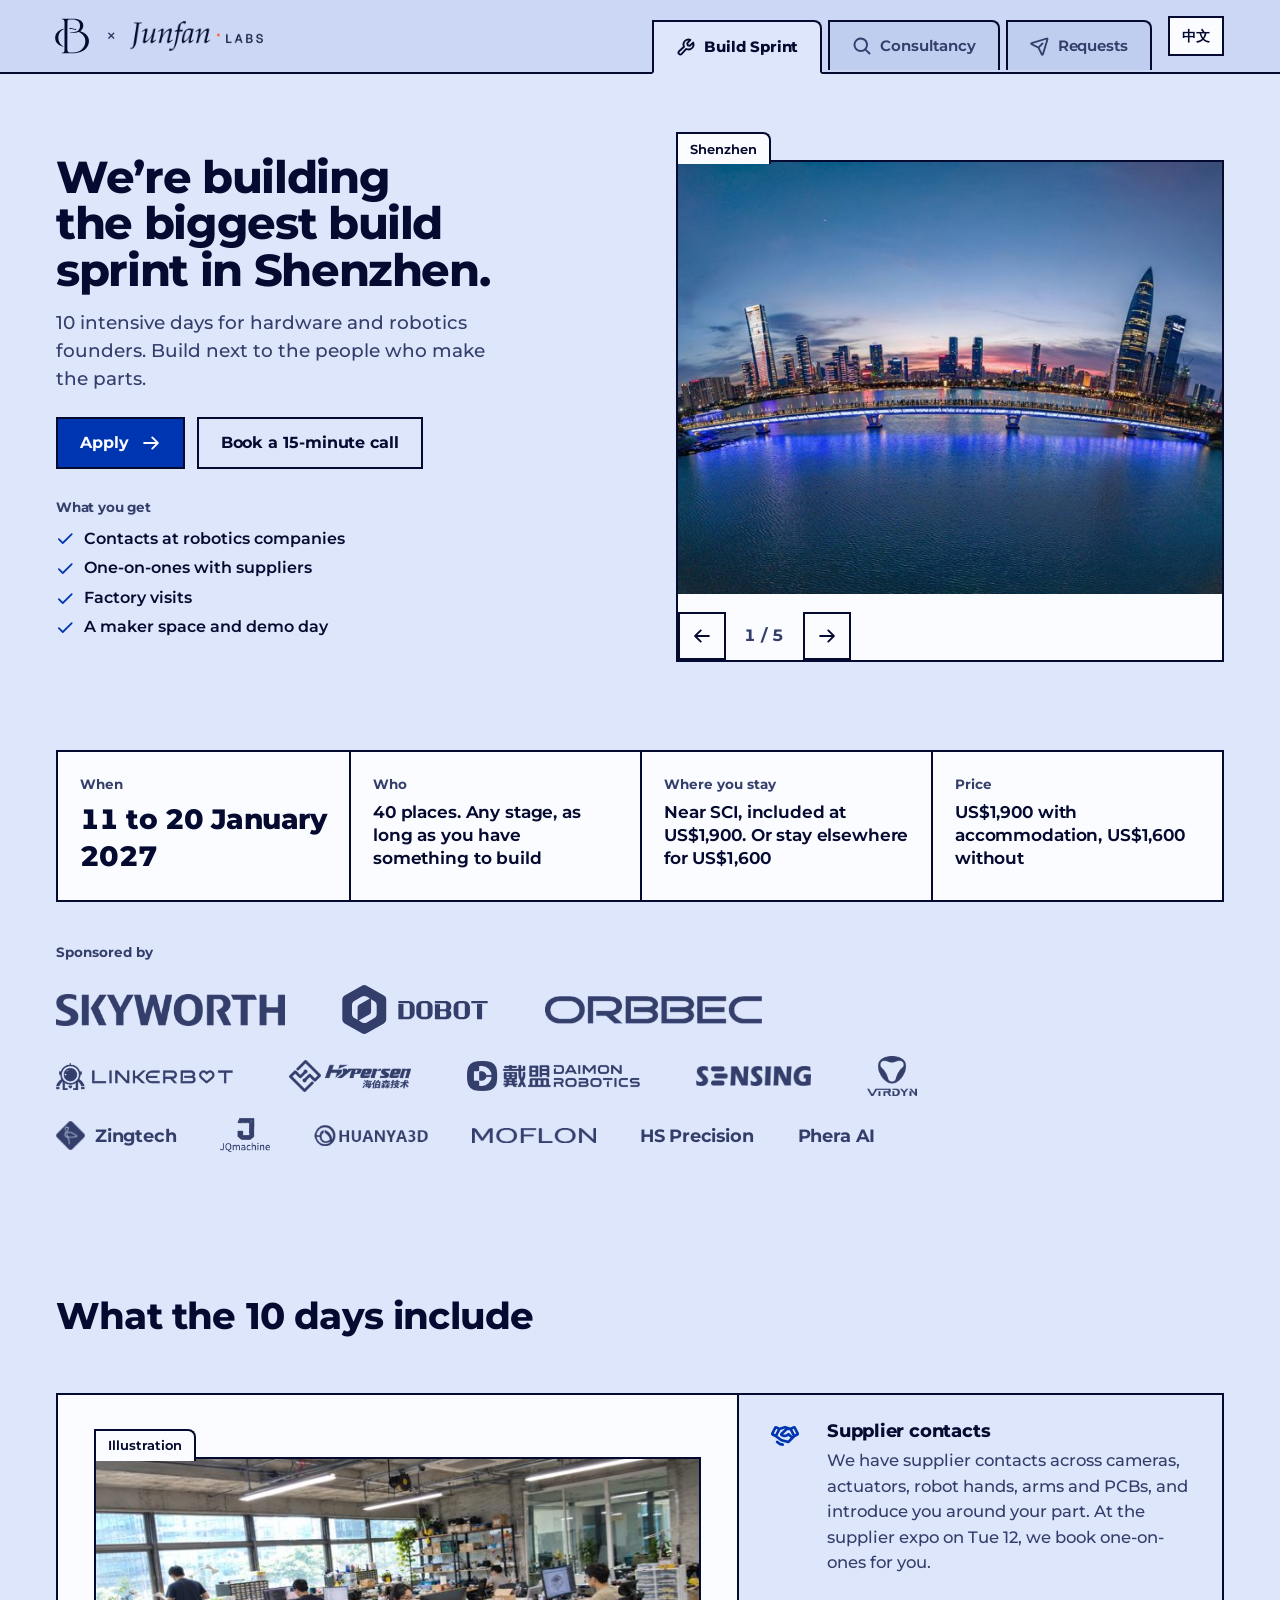
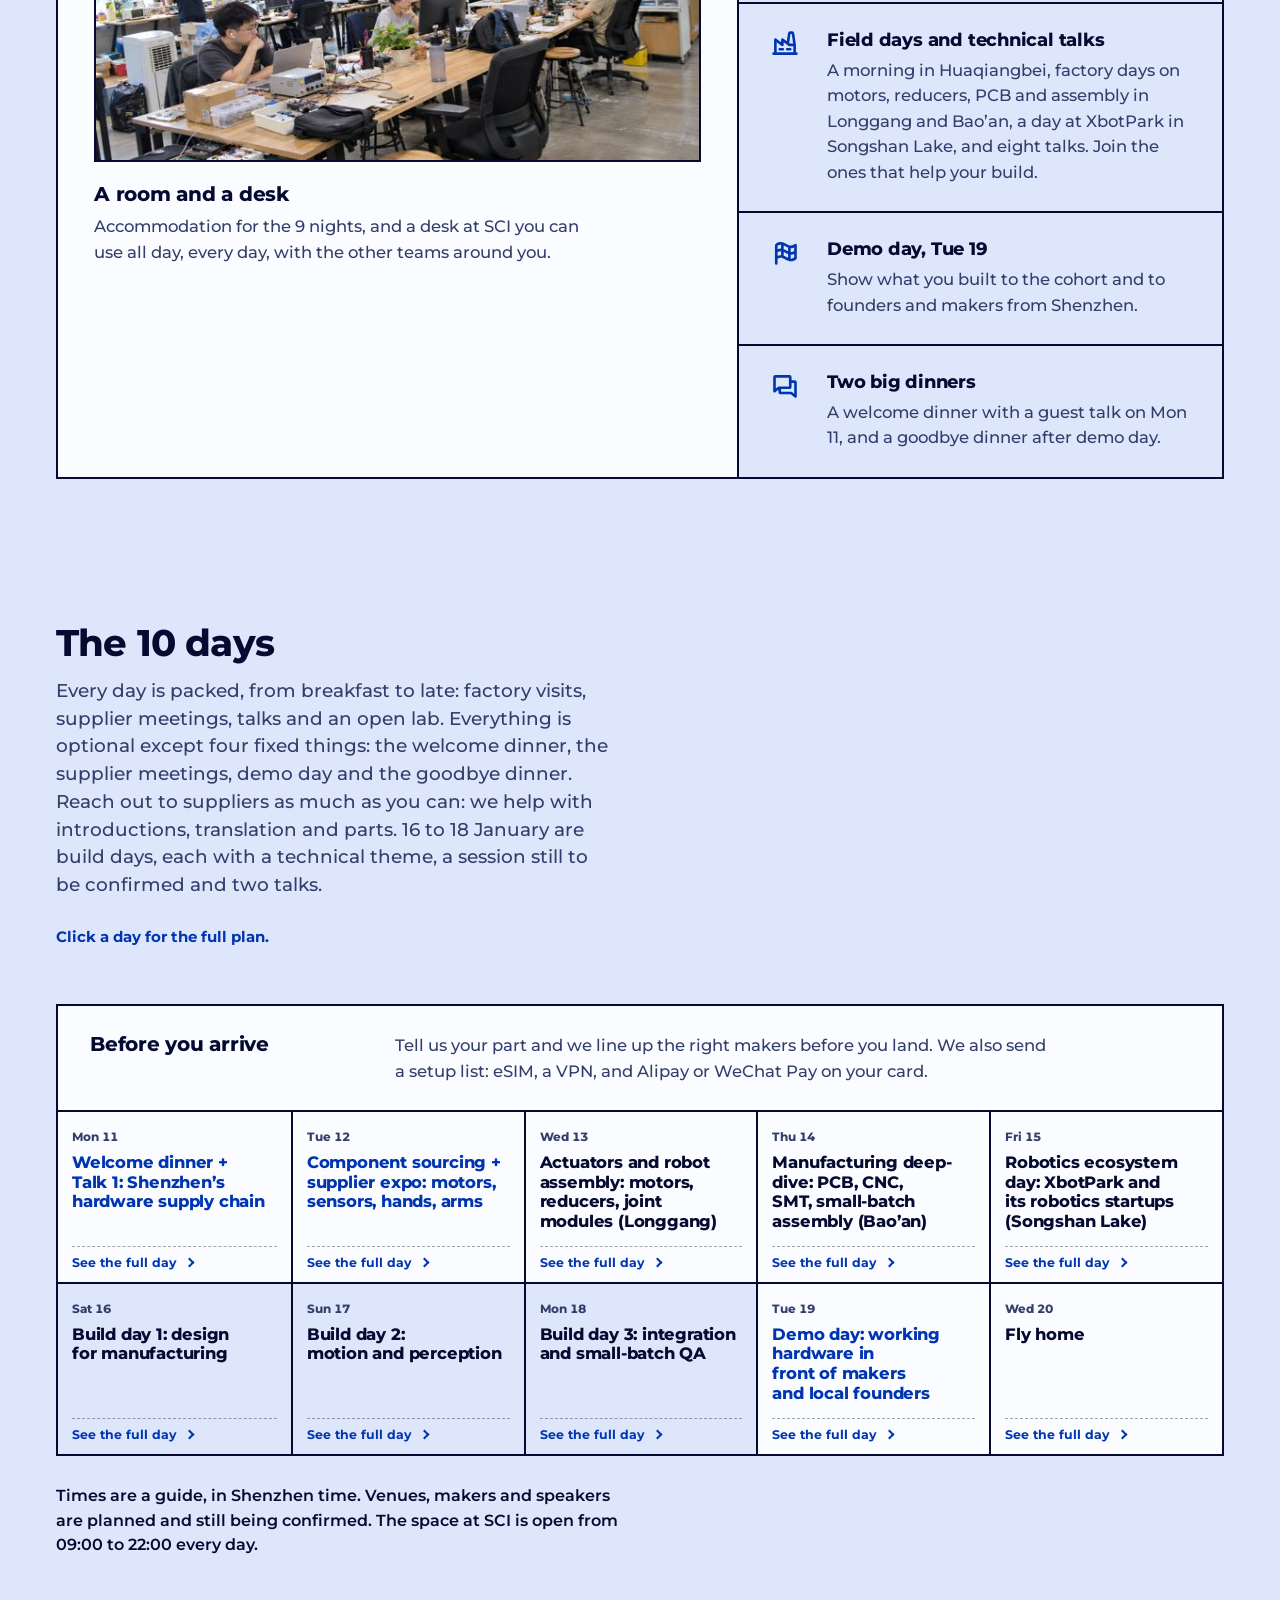
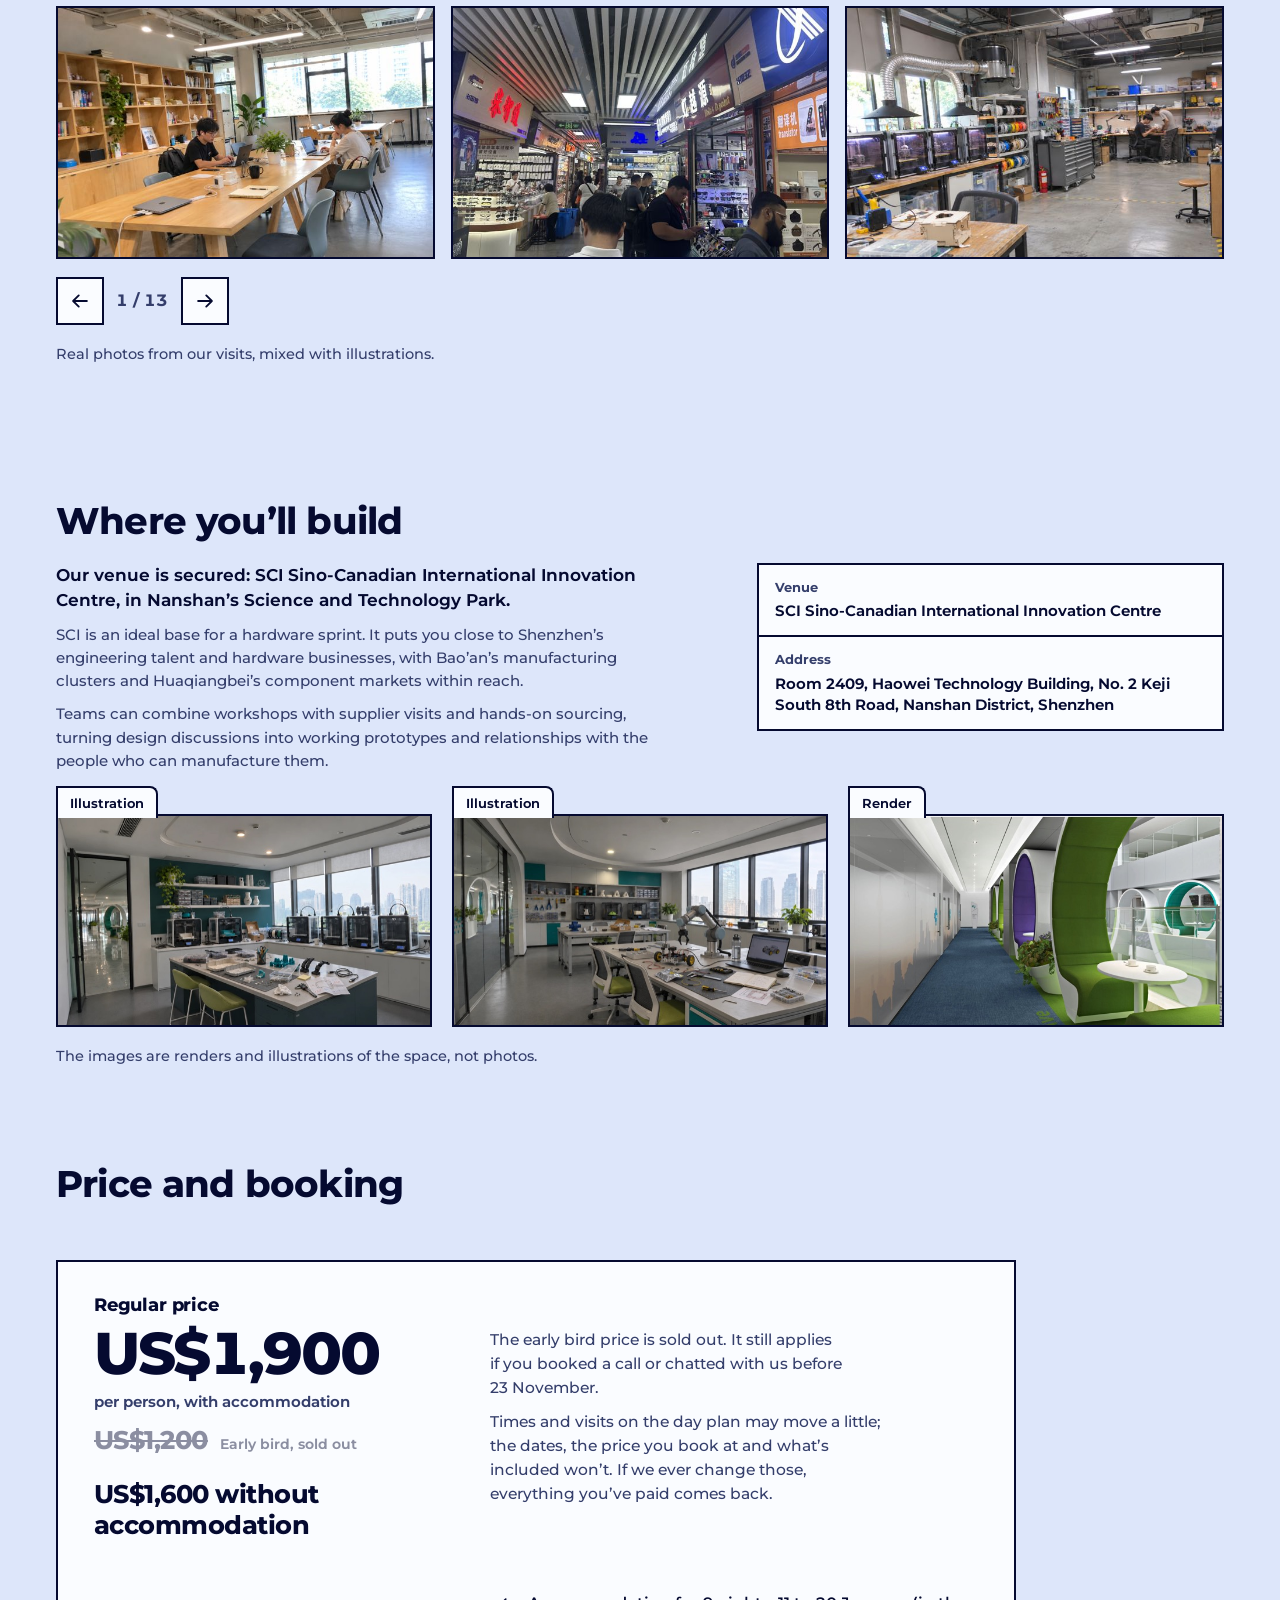
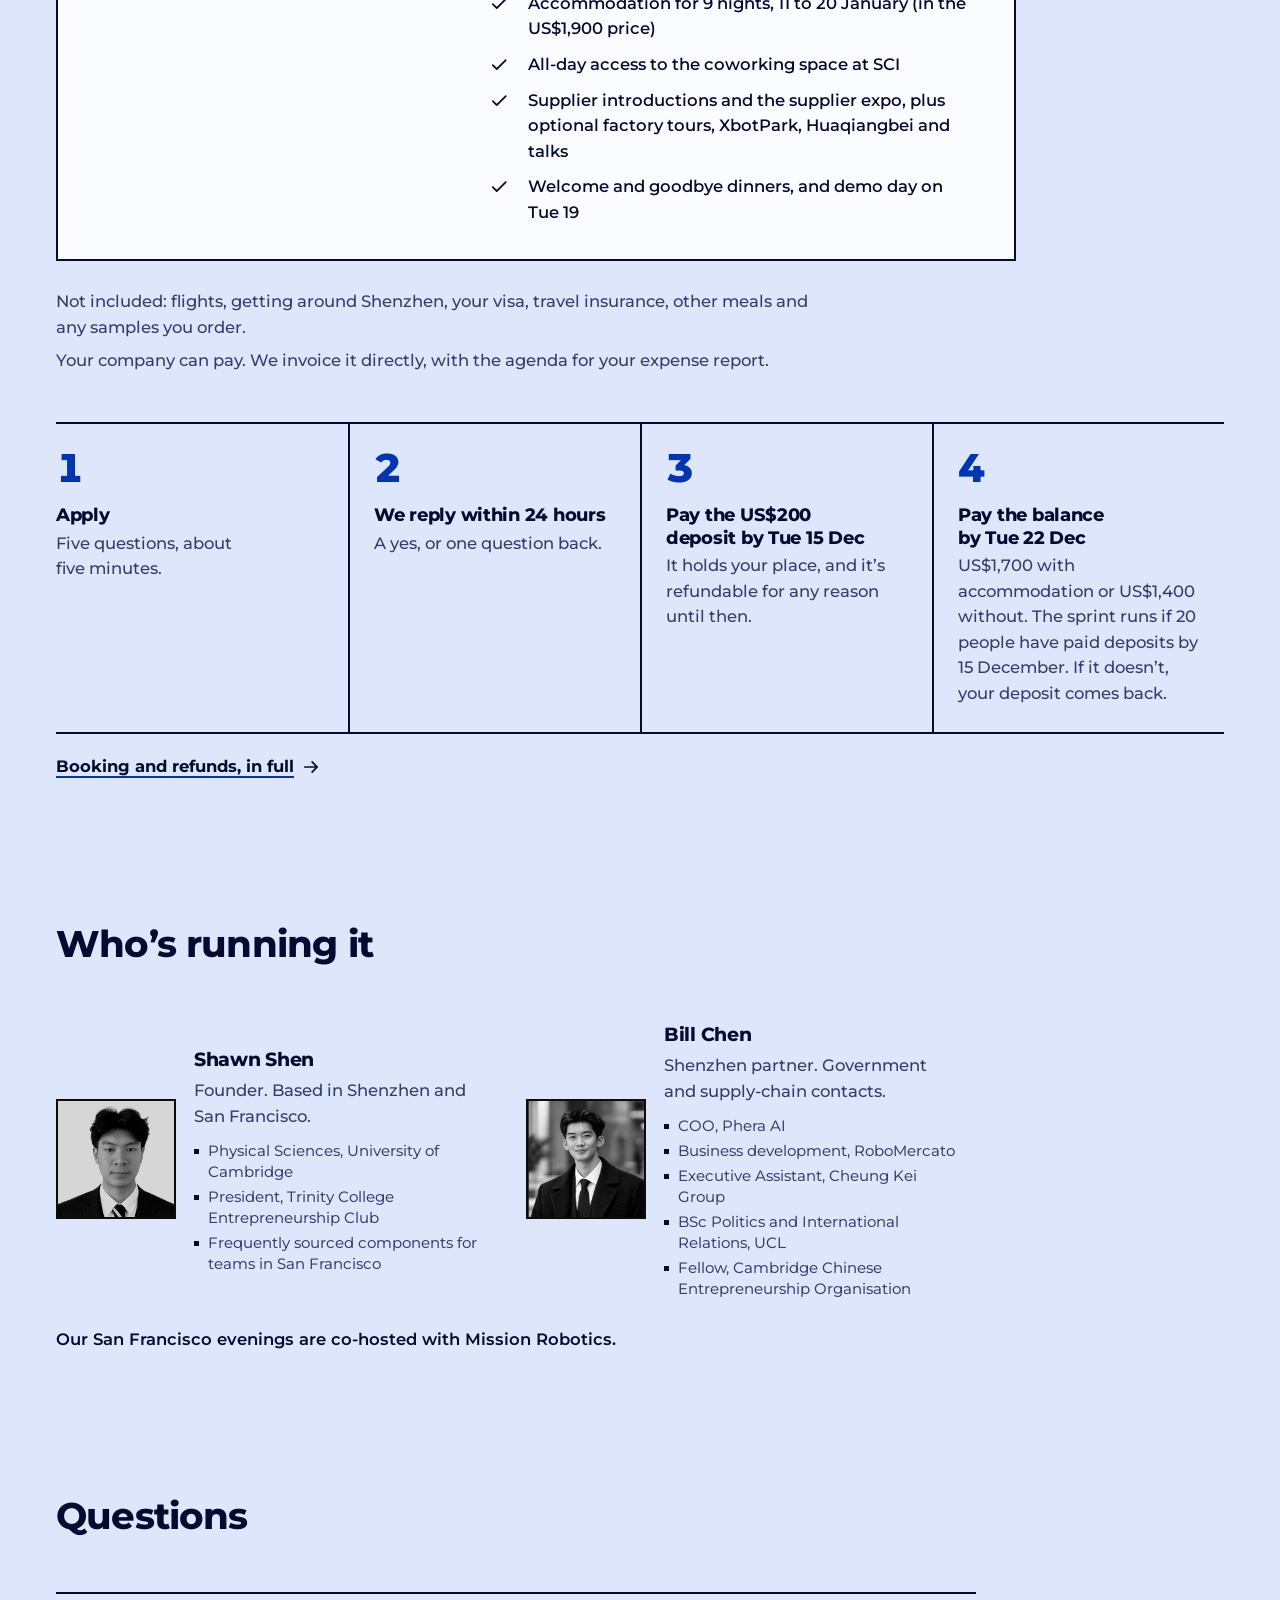
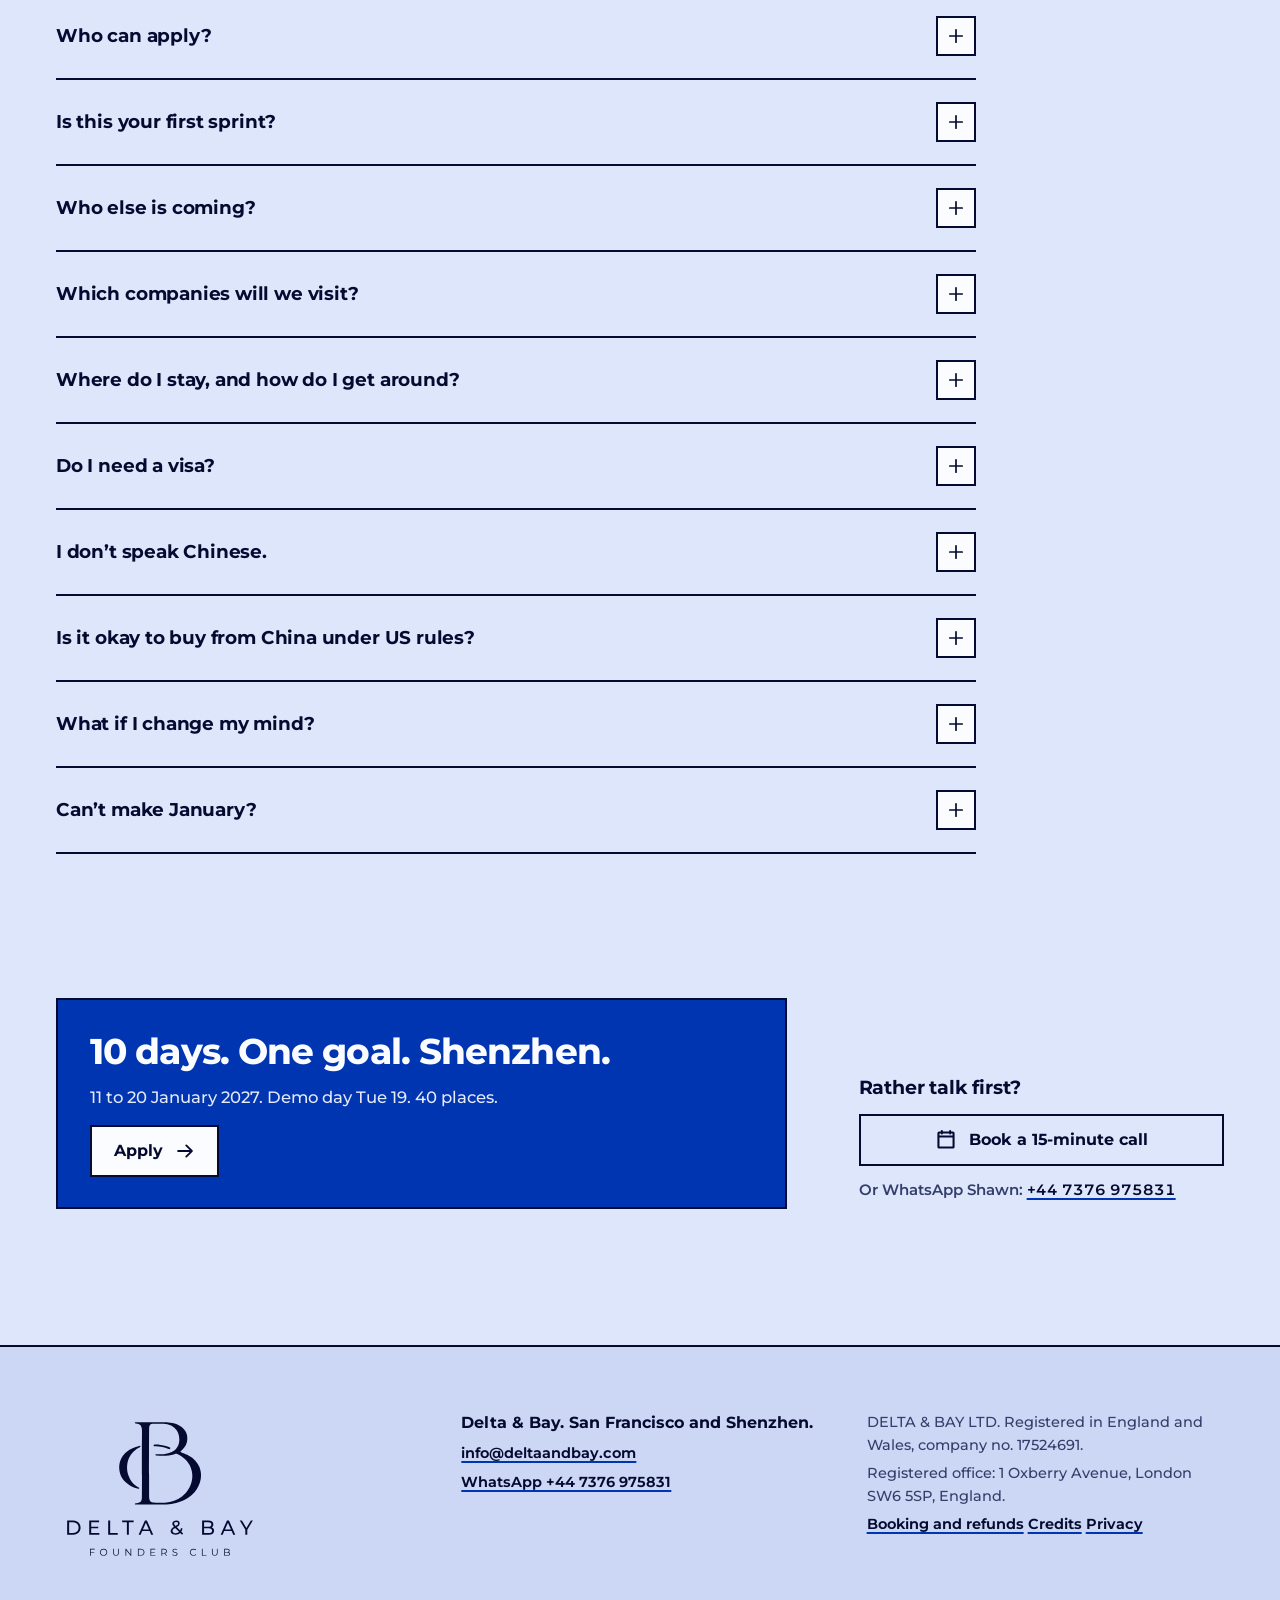
==== commit 2e8b9ec0: "Home: compact 10-day grid that opens on click; bios for Shawn and Bill on the team section Co-Author" ====
--- a/index.html
+++ b/index.html
@@ -145,7 +145,7 @@
     <div class="sec-head">
       <h2 class="h2" id="h-days">The 10 days</h2>
       <p class="lead">Every day is packed, from breakfast to late: factory visits, supplier meetings, talks and an open lab. Everything is optional except four fixed things: the welcome dinner, the supplier meetings, demo day and the goodbye dinner. Reach out to suppliers as much as you can: we help with introductions, translation and parts. 16 to 18 January are build days, each with a technical theme, a session still to be confirmed and two talks.</p>
-      <p class="dgrid-hint">Hover over a day, or tap it, for the full plan.</p>
+      <p class="dgrid-hint">Click a day for the full plan.</p>
     </div>
     <div class="days-before days-before--solo">
       <h3>Before you arrive</h3>
@@ -155,14 +155,6 @@
         <li class="dcard dcard--fixed" data-day>
           <p class="dcard-date">Mon 11</p>
           <h3>Welcome dinner + Talk 1: Shenzhen’s hardware supply&nbsp;chain</h3>
-          <p class="dcard-kw">Supply chain map · parts to production · second sourcing · lead times</p>
-          <dl>
-            <div><dt>Afternoon</dt><dd>Check in. We help you set up payments and getting&nbsp;around.</dd></div>
-            <div><dt>16:00</dt><dd><span class="opt">Optional</span> SCI opens for early arrivals: workbench and&nbsp;tools.</dd></div>
-            <div><dt>17:00</dt><dd>Kick-off at SCI: tour the space, meet the teams, get your supplier-match&nbsp;plan.</dd></div>
-            <div><dt>18:30</dt><dd><span class="opt opt--fixed">Fixed</span> Welcome dinner, then Talk 1 at 19:00 on the Shenzhen supply&nbsp;chain.</dd></div>
-            <div><dt>20:30</dt><dd><span class="opt">Optional</span> Open lab at&nbsp;SCI.</dd></div>
-          </dl>
           <button class="dcard-more" type="button" aria-expanded="false" aria-controls="day-11">See the full day</button>
           <div class="dpop" id="day-11" role="region" aria-label="Mon 11, Welcome dinner + Talk 1: Shenzhen’s hardware supply chain">
             <p class="dpop-date">Mon 11</p>
@@ -184,14 +176,6 @@
         <li class="dcard dcard--fixed" data-day>
           <p class="dcard-date">Tue 12</p>
           <h3>Component sourcing + supplier expo: motors, sensors, hands,&nbsp;arms</h3>
-          <p class="dcard-kw">Cameras and sensors · motors and actuators · hands and grippers · arms and robots · boards · robot data</p>
-          <dl>
-            <div><dt>09:00</dt><dd><span class="opt">Optional</span> Huaqiangbei sourcing run, in groups by&nbsp;part.</dd></div>
-            <div><dt>14:00</dt><dd><span class="opt">Optional</span> Supplier expo: 10 to 12 makers in six categories. Try the&nbsp;parts.</dd></div>
-            <div><dt>15:00</dt><dd><span class="opt opt--fixed">Fixed</span> One-on-one supplier meetings, booked around your&nbsp;part.</dd></div>
-            <div><dt>16:30</dt><dd><span class="opt">Optional</span> Booth walk, extra meetings, engineer&nbsp;Q&amp;A.</dd></div>
-            <div><dt>Evening</dt><dd><span class="opt">Optional</span> Open lab: bench-test what you&nbsp;bought.</dd></div>
-          </dl>
           <button class="dcard-more" type="button" aria-expanded="false" aria-controls="day-12">See the full day</button>
           <div class="dpop" id="day-12" role="region" aria-label="Tue 12, Component sourcing + supplier expo: motors, sensors, hands, arms">
             <p class="dpop-date">Tue 12</p>
@@ -215,14 +199,6 @@
         <li class="dcard dcard--trip" data-day>
           <p class="dcard-date">Wed 13</p>
           <h3>Actuators and robot assembly: motors, reducers, joint modules&nbsp;(Longgang)</h3>
-          <p class="dcard-kw">Frameless torque motors · harmonic and planetary reducers · QDD joint modules · servo drives · encoders · force/torque sensors · robot assembly and test</p>
-          <dl>
-            <div><dt>08:30</dt><dd><span class="opt">Optional</span> Three stops in Longgang, matched to your&nbsp;team.</dd></div>
-            <div><dt>Morning</dt><dd>Motors, reducers, drives and joint modules, then sensors or robot&nbsp;parts.</dd></div>
-            <div><dt>Afternoon</dt><dd>A robot maker or integrator: assembly line, burn-in and&nbsp;test.</dd></div>
-            <div><dt>17:00</dt><dd>Debrief: spec gaps, samples to request, who to follow&nbsp;up.</dd></div>
-            <div><dt>Evening</dt><dd><span class="opt">Optional</span> Open lab, then a parts clinic at&nbsp;20:30.</dd></div>
-          </dl>
           <button class="dcard-more" type="button" aria-expanded="false" aria-controls="day-13">See the full day</button>
           <div class="dpop" id="day-13" role="region" aria-label="Wed 13, Actuators and robot assembly: motors, reducers, joint modules (Longgang)">
             <p class="dpop-date">Wed 13</p>
@@ -249,14 +225,6 @@
         <li class="dcard dcard--trip" data-day>
           <p class="dcard-date">Thu 14</p>
           <h3>Manufacturing deep-dive: PCB, CNC, SMT, small-batch assembly&nbsp;(Bao’an)</h3>
-          <p class="dcard-kw">PCB and SMT · CNC and prototyping · fixtures · end-of-line test · MOQ and lead time</p>
-          <dl>
-            <div><dt>08:30</dt><dd><span class="opt">Optional</span> Three stops in Bao’an, matched to your&nbsp;team.</dd></div>
-            <div><dt>Morning</dt><dd>PCB and SMT, then CNC and rapid&nbsp;prototyping.</dd></div>
-            <div><dt>Afternoon</dt><dd>Assembly and test, with time for quotes and&nbsp;samples.</dd></div>
-            <div><dt>17:00</dt><dd>Debrief: compare quotes, pick the makers worth following&nbsp;up.</dd></div>
-            <div><dt>Evening</dt><dd><span class="opt">Optional</span> Open lab, then a parts clinic at&nbsp;20:30.</dd></div>
-          </dl>
           <button class="dcard-more" type="button" aria-expanded="false" aria-controls="day-14">See the full day</button>
           <div class="dpop" id="day-14" role="region" aria-label="Thu 14, Manufacturing deep-dive: PCB, CNC, SMT, small-batch assembly (Bao’an)">
             <p class="dpop-date">Thu 14</p>
@@ -283,13 +251,6 @@
         <li class="dcard dcard--trip" data-day>
           <p class="dcard-date">Fri 15</p>
           <h3>Robotics ecosystem day: XbotPark and its robotics startups (Songshan&nbsp;Lake)</h3>
-          <p class="dcard-kw">Robotics startups · prototype to production · engineering office hours</p>
-          <dl>
-            <div><dt>08:30</dt><dd><span class="opt">Optional</span> All-day trip to XbotPark, the robotics park in Songshan Lake,&nbsp;Dongguan.</dd></div>
-            <div><dt>10:00</dt><dd>Tour and demos: how startups there went from prototype to&nbsp;production.</dd></div>
-            <div><dt>13:30</dt><dd>Meet startups, then engineering office&nbsp;hours.</dd></div>
-            <div><dt>Evening</dt><dd><span class="opt">Optional</span> Open lab, then show and tell at&nbsp;21:00.</dd></div>
-          </dl>
           <button class="dcard-more" type="button" aria-expanded="false" aria-controls="day-15">See the full day</button>
           <div class="dpop" id="day-15" role="region" aria-label="Fri 15, Robotics ecosystem day: XbotPark and its robotics startups (Songshan Lake)">
             <p class="dpop-date">Fri 15</p>
@@ -314,15 +275,6 @@
         <li class="dcard dcard--build" data-day>
           <p class="dcard-date">Sat 16</p>
           <h3>Build day 1: design for&nbsp;manufacturing</h3>
-          <p class="dcard-kw">DFM · PCB, CNC and 3D printing · quotes and samples</p>
-          <dl>
-            <div><dt>09:30</dt><dd>Test new parts, revise your CAD, reorder what’s&nbsp;missing.</dd></div>
-            <div><dt>Morning</dt><dd><span class="opt">Optional</span> Supplier office hours at SCI, to be confirmed by 4&nbsp;Jan.</dd></div>
-            <div><dt>13:30</dt><dd><span class="opt">Optional</span> To be confirmed: a factory tour or supplier networking, announced by 4&nbsp;Jan.</dd></div>
-            <div><dt>16:30</dt><dd><span class="opt">Optional</span> Talk 2: design for manufacturing.</dd></div>
-            <div><dt>17:30</dt><dd><span class="opt">Optional</span> Talk 3: PCB, CNC or 3D printing, and comparing&nbsp;quotes.</dd></div>
-            <div><dt>Evening</dt><dd>Open lab, then show and tell at&nbsp;21:00.</dd></div>
-          </dl>
           <button class="dcard-more" type="button" aria-expanded="false" aria-controls="day-16">See the full day</button>
           <div class="dpop" id="day-16" role="region" aria-label="Sat 16, Build day 1: design for manufacturing">
             <p class="dpop-date">Sat 16</p>
@@ -347,15 +299,6 @@
         <li class="dcard dcard--build" data-day>
           <p class="dcard-date">Sun 17</p>
           <h3>Build day 2: motion and&nbsp;perception</h3>
-          <p class="dcard-kw">Torque density · reducers · FOC drives · encoders · depth cameras · IMU · tactile sensing · sensor sync</p>
-          <dl>
-            <div><dt>09:30</dt><dd>Integrate drives, encoders, cameras and IMU. Log what&nbsp;breaks.</dd></div>
-            <div><dt>Morning</dt><dd><span class="opt">Optional</span> Supplier office hours at SCI, to be confirmed by 4&nbsp;Jan.</dd></div>
-            <div><dt>13:30</dt><dd><span class="opt">Optional</span> To be confirmed: a factory tour or supplier networking, announced by 4&nbsp;Jan.</dd></div>
-            <div><dt>16:30</dt><dd><span class="opt">Optional</span> Talk 4: motors, actuators and&nbsp;drives.</dd></div>
-            <div><dt>17:30</dt><dd><span class="opt">Optional</span> Talk 5: cameras, IMUs and touch&nbsp;sensors.</dd></div>
-            <div><dt>Evening</dt><dd>Open lab, then show and tell at&nbsp;21:00.</dd></div>
-          </dl>
           <button class="dcard-more" type="button" aria-expanded="false" aria-controls="day-17">See the full day</button>
           <div class="dpop" id="day-17" role="region" aria-label="Sun 17, Build day 2: motion and perception">
             <p class="dpop-date">Sun 17</p>
@@ -380,15 +323,6 @@
         <li class="dcard dcard--build" data-day>
           <p class="dcard-date">Mon 18</p>
           <h3>Build day 3: integration and small-batch&nbsp;QA</h3>
-          <p class="dcard-kw">Dexterous hands · grippers · EVT/DVT/PVT · test and QA · demo freeze</p>
-          <dl>
-            <div><dt>09:30</dt><dd>Freeze your demo, record a backup video, sort out samples to carry or&nbsp;ship.</dd></div>
-            <div><dt>Morning</dt><dd><span class="opt">Optional</span> Supplier office hours at SCI, to be confirmed by 4&nbsp;Jan.</dd></div>
-            <div><dt>13:30</dt><dd><span class="opt">Optional</span> To be confirmed: a factory tour or supplier networking, announced by 4&nbsp;Jan.</dd></div>
-            <div><dt>16:30</dt><dd><span class="opt">Optional</span> Talk 6: EVT, DVT and PVT, test and&nbsp;QA.</dd></div>
-            <div><dt>17:30</dt><dd><span class="opt">Optional</span> Talk 7: dexterous hands and grippers, and how to&nbsp;choose.</dd></div>
-            <div><dt>Evening</dt><dd>Open lab, then show and tell at&nbsp;21:00.</dd></div>
-          </dl>
           <button class="dcard-more" type="button" aria-expanded="false" aria-controls="day-18">See the full day</button>
           <div class="dpop" id="day-18" role="region" aria-label="Mon 18, Build day 3: integration and small-batch QA">
             <p class="dpop-date">Mon 18</p>
@@ -413,12 +347,6 @@
         <li class="dcard dcard--fixed" data-day>
           <p class="dcard-date">Tue 19</p>
           <h3>Demo day: working hardware in front of makers and local&nbsp;founders</h3>
-          <p class="dcard-kw">Demo · next production run · suppliers from home</p>
-          <dl>
-            <div><dt>09:00</dt><dd>Final build and&nbsp;debugging.</dd></div>
-            <div><dt>15:00</dt><dd><span class="opt opt--fixed">Fixed</span> Demo day: 5 minutes to demo, 3 for&nbsp;questions.</dd></div>
-            <div><dt>19:00</dt><dd><span class="opt opt--fixed">Fixed</span> Goodbye dinner with local founders and&nbsp;makers.</dd></div>
-          </dl>
           <button class="dcard-more" type="button" aria-expanded="false" aria-controls="day-19">See the full day</button>
           <div class="dpop" id="day-19" role="region" aria-label="Tue 19, Demo day: working hardware in front of makers and local founders">
             <p class="dpop-date">Tue 19</p>
@@ -441,11 +369,6 @@
         <li class="dcard" data-day>
           <p class="dcard-date">Wed 20</p>
           <h3>Fly&nbsp;home</h3>
-          <dl>
-            <div><dt>Morning</dt><dd>Breakfast, pack and check out. No group&nbsp;meeting.</dd></div>
-            <div><dt>09:00</dt><dd>We hold bags and help you pick up or ship&nbsp;samples.</dd></div>
-            <div><dt>Afternoon</dt><dd>Fly home. On a late flight? The day is&nbsp;yours.</dd></div>
-          </dl>
           <button class="dcard-more" type="button" aria-expanded="false" aria-controls="day-20">See the full day</button>
           <div class="dpop" id="day-20" role="region" aria-label="Wed 20, Fly home">
             <p class="dpop-date">Wed 20</p>
@@ -559,8 +482,8 @@
   <section class="wrap spread" aria-labelledby="h-team">
     <div class="sec-head"><h2 class="h2" id="h-team">Who’s running it</h2></div>
     <ul class="team">
-      <li><img src="img/team-shawn.jpg" width="400" height="400" loading="lazy" alt="Shawn Shen"><div><h3>Shawn Shen</h3><p>Founder. Based in Shenzhen.</p></div></li>
-      <li><img src="img/team-bill.jpg" width="400" height="400" loading="lazy" alt="Bill Chen"><div><h3>Bill Chen</h3><p>Shenzhen partner. Government and supply-chain contacts.</p></div></li>
+      <li><img src="img/team-shawn.jpg" width="400" height="400" loading="lazy" alt="Shawn Shen"><div><h3>Shawn Shen</h3><p>Founder. Based in Shenzhen and San Francisco.</p><ul class="bio"><li>Physical Sciences, University of Cambridge</li><li>President, Trinity College Entrepreneurship Club</li><li>Frequently sourced components for teams in San Francisco</li></ul></div></li>
+      <li><img src="img/team-bill.jpg" width="400" height="400" loading="lazy" alt="Bill Chen"><div><h3>Bill Chen</h3><p>Shenzhen partner. Government and supply-chain contacts.</p><ul class="bio"><li>COO, Phera AI</li><li>Business development, RoboMercato</li><li>Executive Assistant, Cheung Kei Group</li><li>BSc Politics and International Relations, UCL</li><li>Fellow, Cambridge Chinese Entrepreneurship Organisation</li></ul></div></li>
     </ul>
     <p class="team-note">Our San Francisco evenings are co-hosted with Mission Robotics.</p>
   </section>
--- a/css/sprint.css
+++ b/css/sprint.css
@@ -98,6 +98,9 @@
 .team img { width: 96px; height: 96px; object-fit: cover; border: var(--line) solid var(--ink); display: block; filter: grayscale(1); }
 .team h3 { font-size: 19px; }
 .team p { color: var(--ink-2); font-weight: 500; margin-top: 4px; max-width: 34ch; }
+.team .bio { margin-top: 10px; display: grid; gap: 4px; }
+.team .bio li { display: block; grid-template-columns: none; font-size: 15px; line-height: 1.4; color: var(--ink-2); padding-left: 14px; position: relative; }
+.team .bio li::before { content: ''; position: absolute; left: 0; top: .6em; width: 5px; height: 5px; background: var(--ink); }
 .team-note { margin-top: 28px; font-weight: 600; }
 @media (min-width: 960px) {
   .team { grid-template-columns: repeat(2, minmax(0, 1fr)); gap: 40px; max-width: 900px; }
@@ -179,7 +182,7 @@
 .dcard { position: relative; padding: 15px 14px 12px; display: flex; flex-direction: column; gap: 6px; border-top: var(--line) solid var(--ink); cursor: pointer; transition: background-color 160ms ease; }
 .dcard:first-child { border-top: 0; }
 .dcard-date { font-size: 12px; font-weight: 750; color: var(--ink-2); font-variant-numeric: tabular-nums; }
-.dcard h3 { font-size: 16.5px; letter-spacing: -0.012em; line-height: 1.2; text-wrap: balance; }
+.dcard h3 { margin-bottom: 8px; font-size: 16.5px; letter-spacing: -0.012em; line-height: 1.2; text-wrap: balance; }
 .dcard dl { display: grid; gap: 5px; margin-top: 4px; }
 .dcard dl > div { display: grid; grid-template-columns: 74px minmax(0, 1fr); gap: 8px; }
 .dcard dt { font-size: 11.5px; font-weight: 700; color: var(--ink-3); padding-top: 2px; font-variant-numeric: tabular-nums; }
@@ -241,10 +244,6 @@
 @media (min-width: 640px) and (hover: hover) {
   .dcard:hover { background: #eef2fd; z-index: 2; }
   .dcard--build:hover { background: #d3ddf7; }
-  .dcard:hover .dpop {
-    opacity: 1; visibility: visible; transform: none;
-    transition: opacity 160ms ease 120ms, transform 220ms cubic-bezier(0.2, 0.8, 0.2, 1) 120ms, visibility 0s linear 120ms;
-  }
 }
 @media (min-width: 1100px) {
   .dgrid { grid-template-columns: repeat(5, minmax(0, 1fr)); }
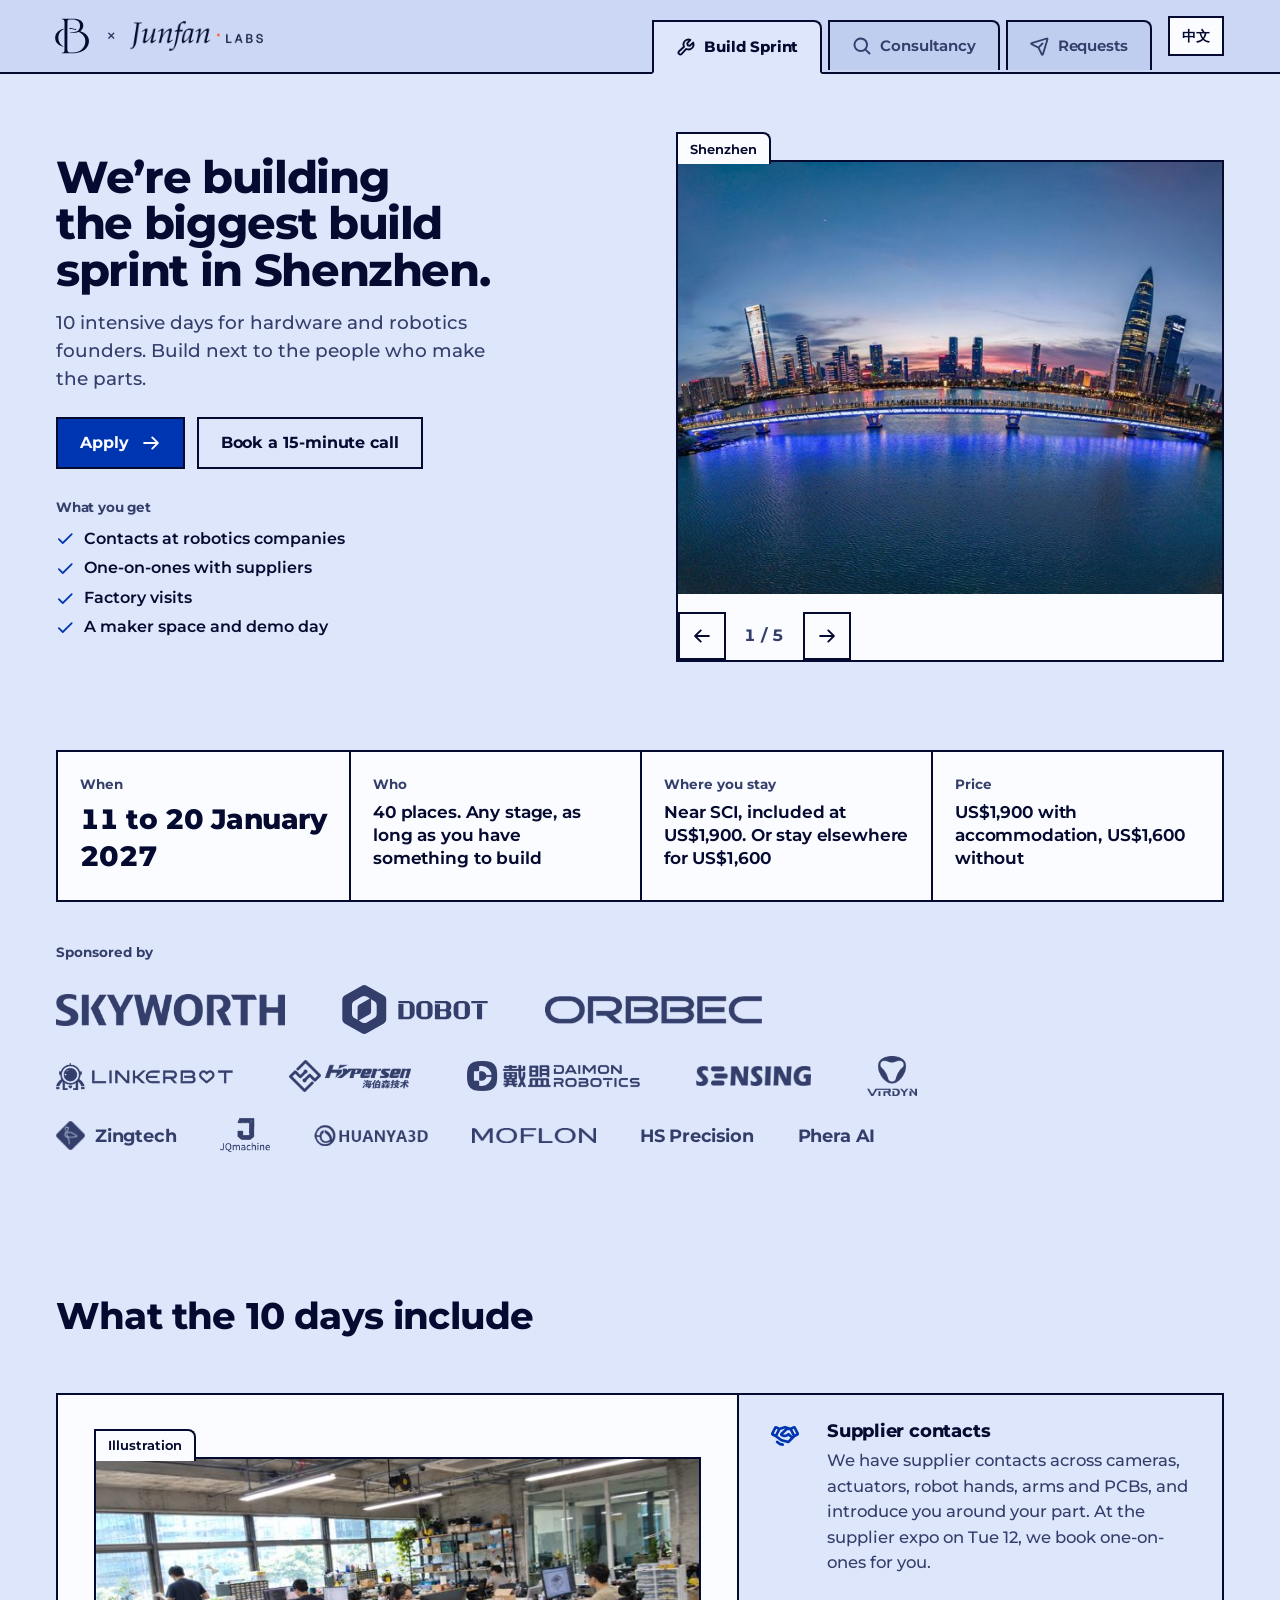
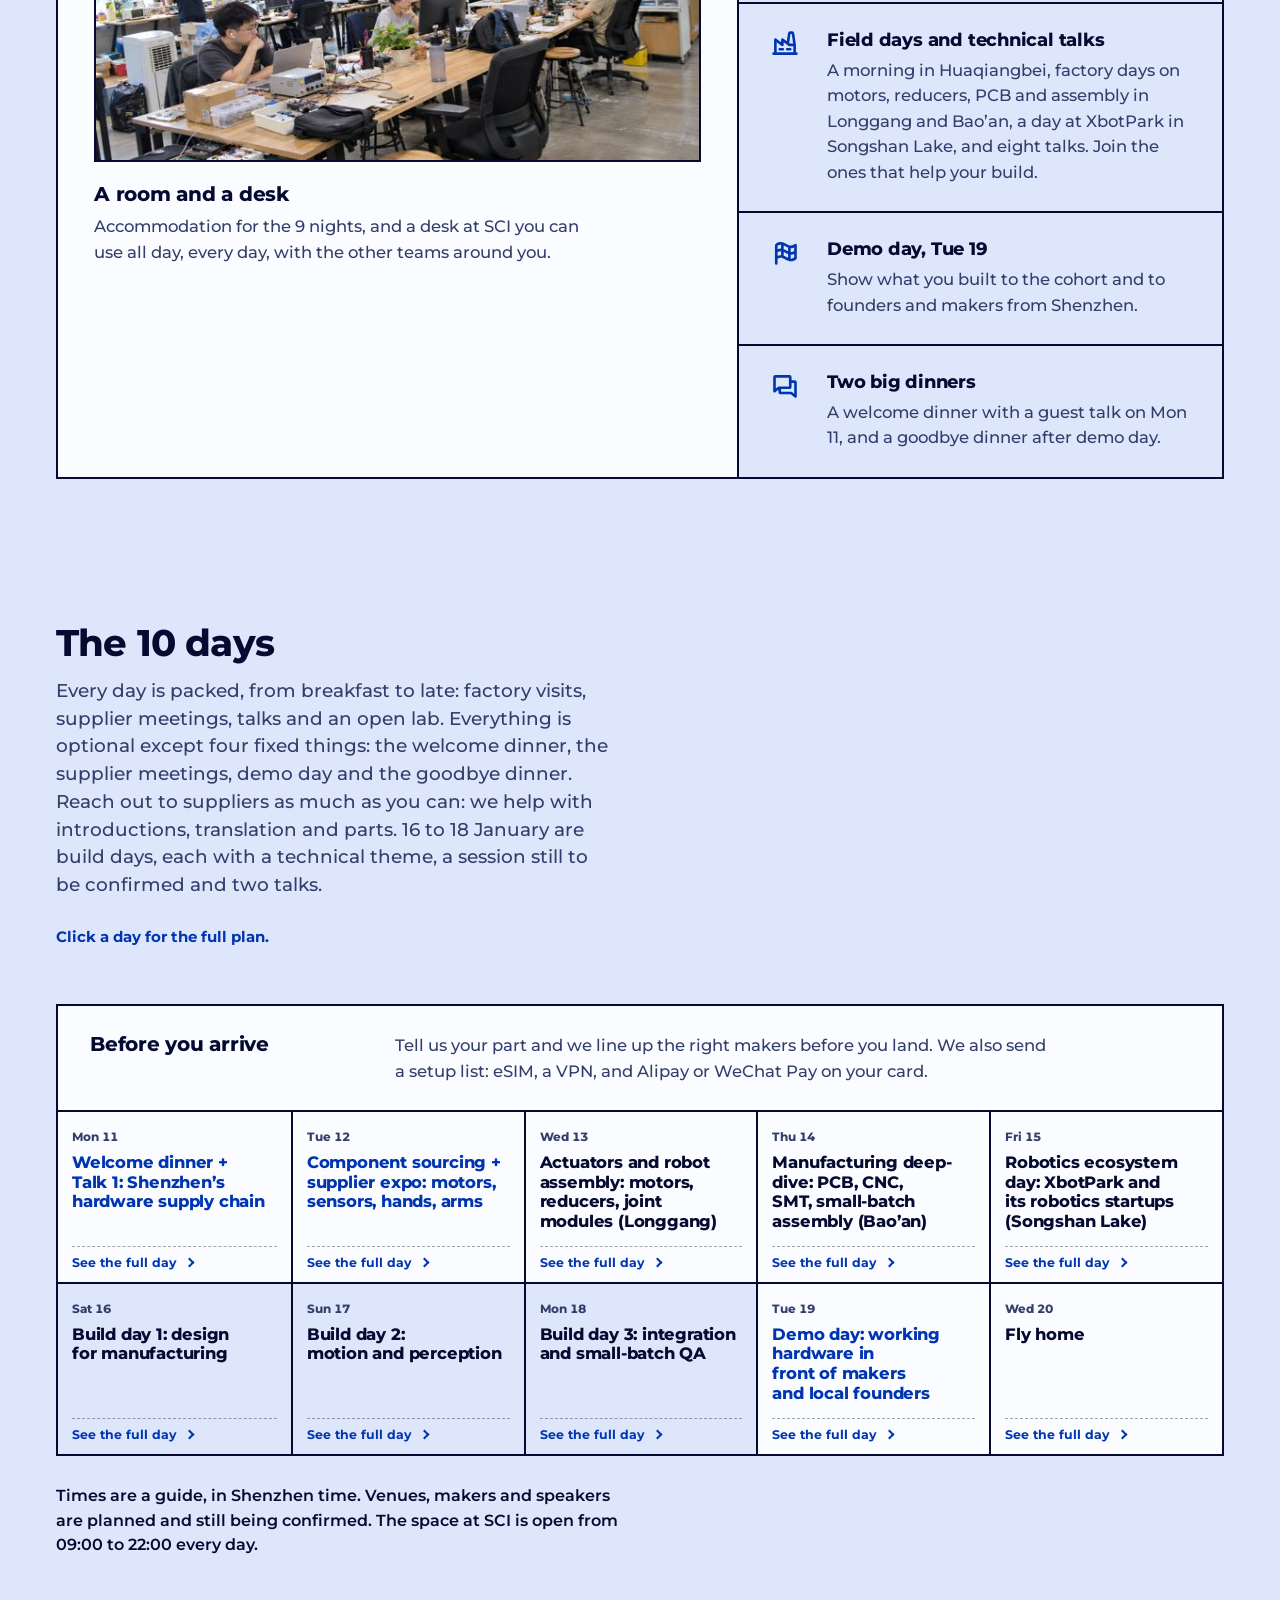
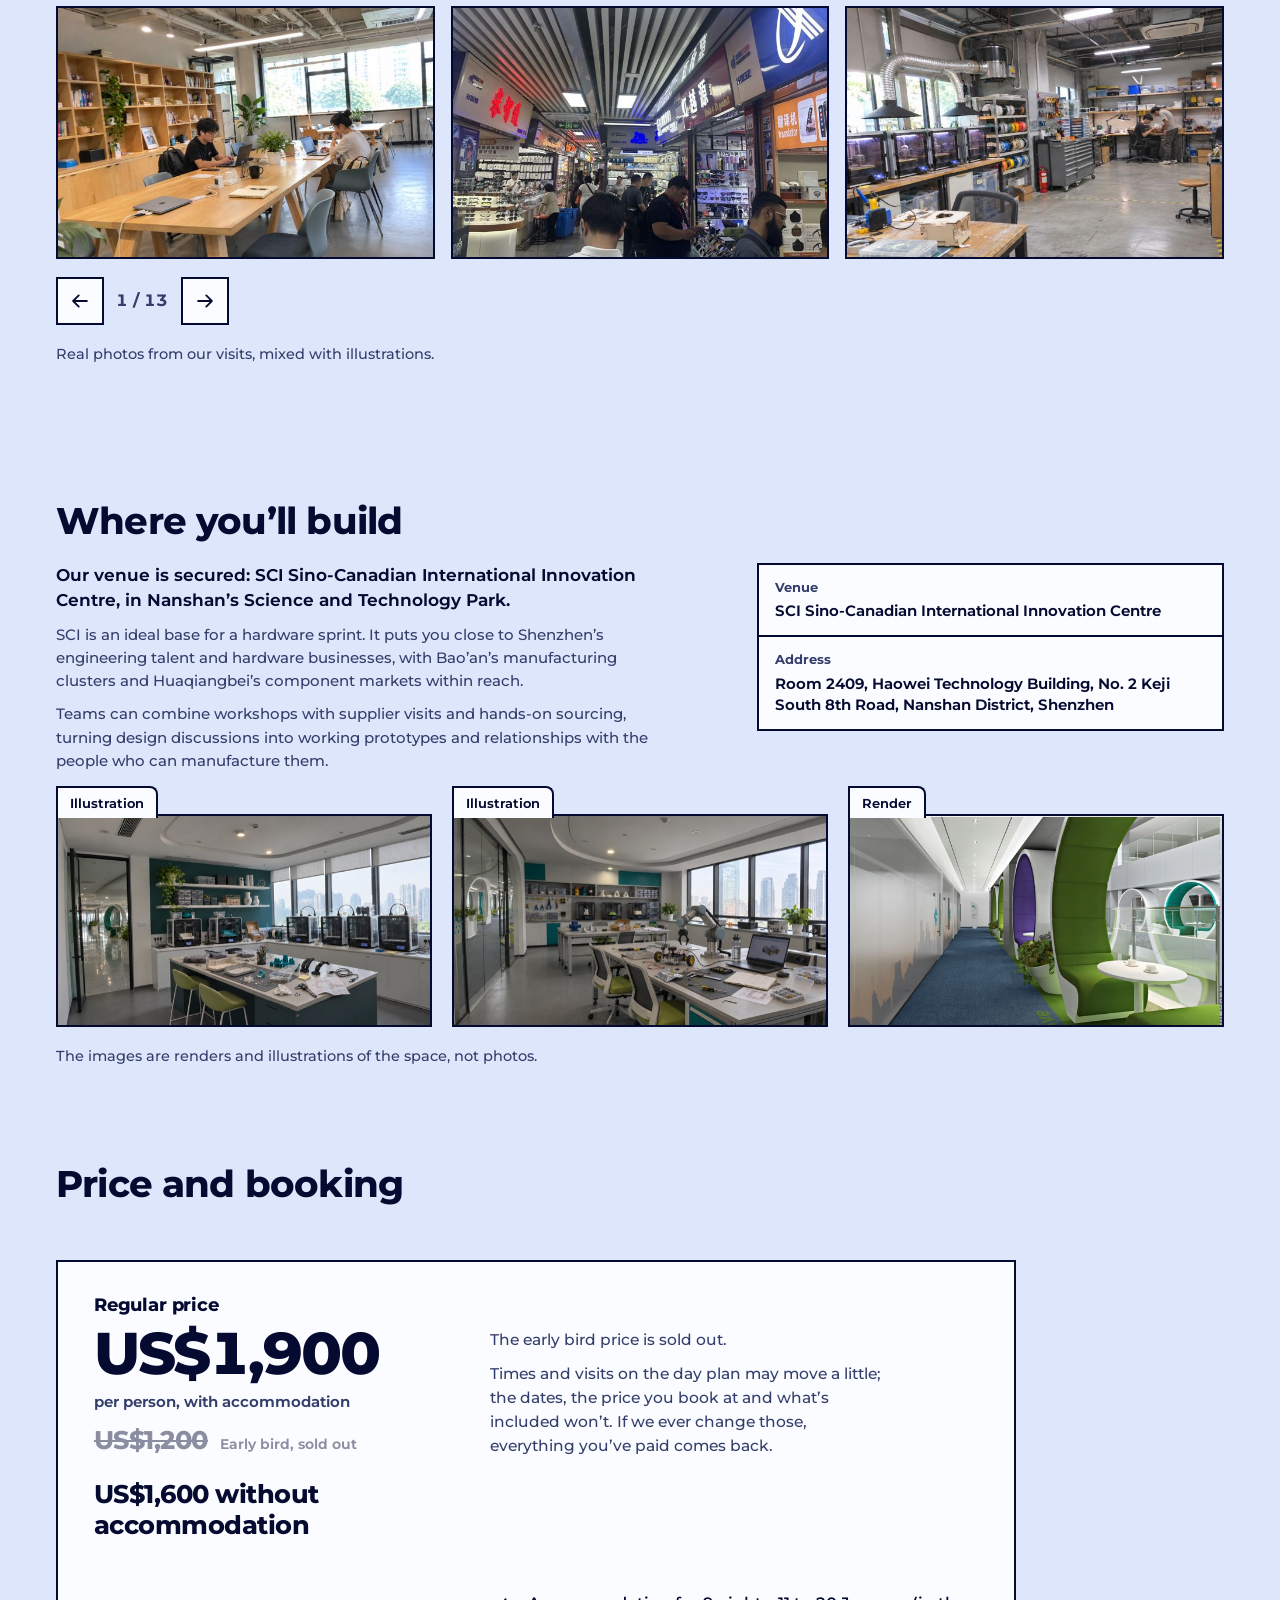
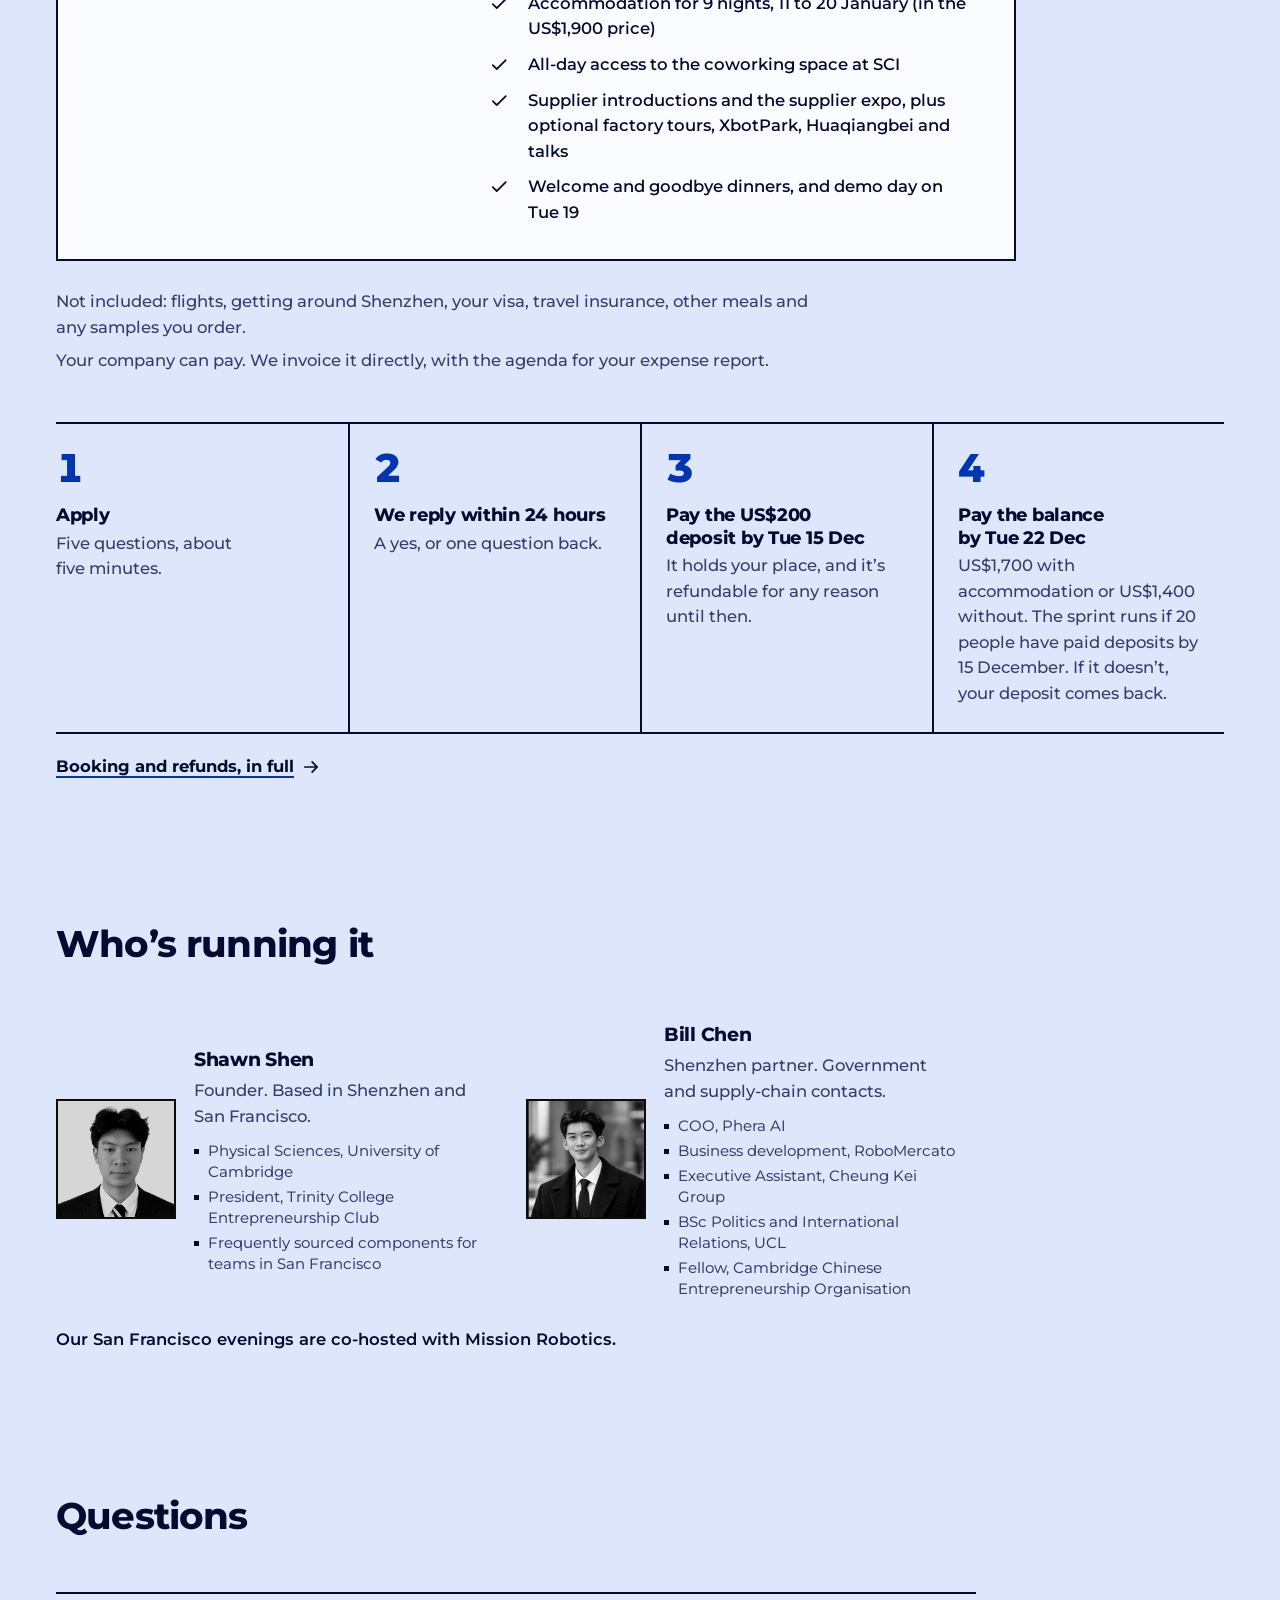
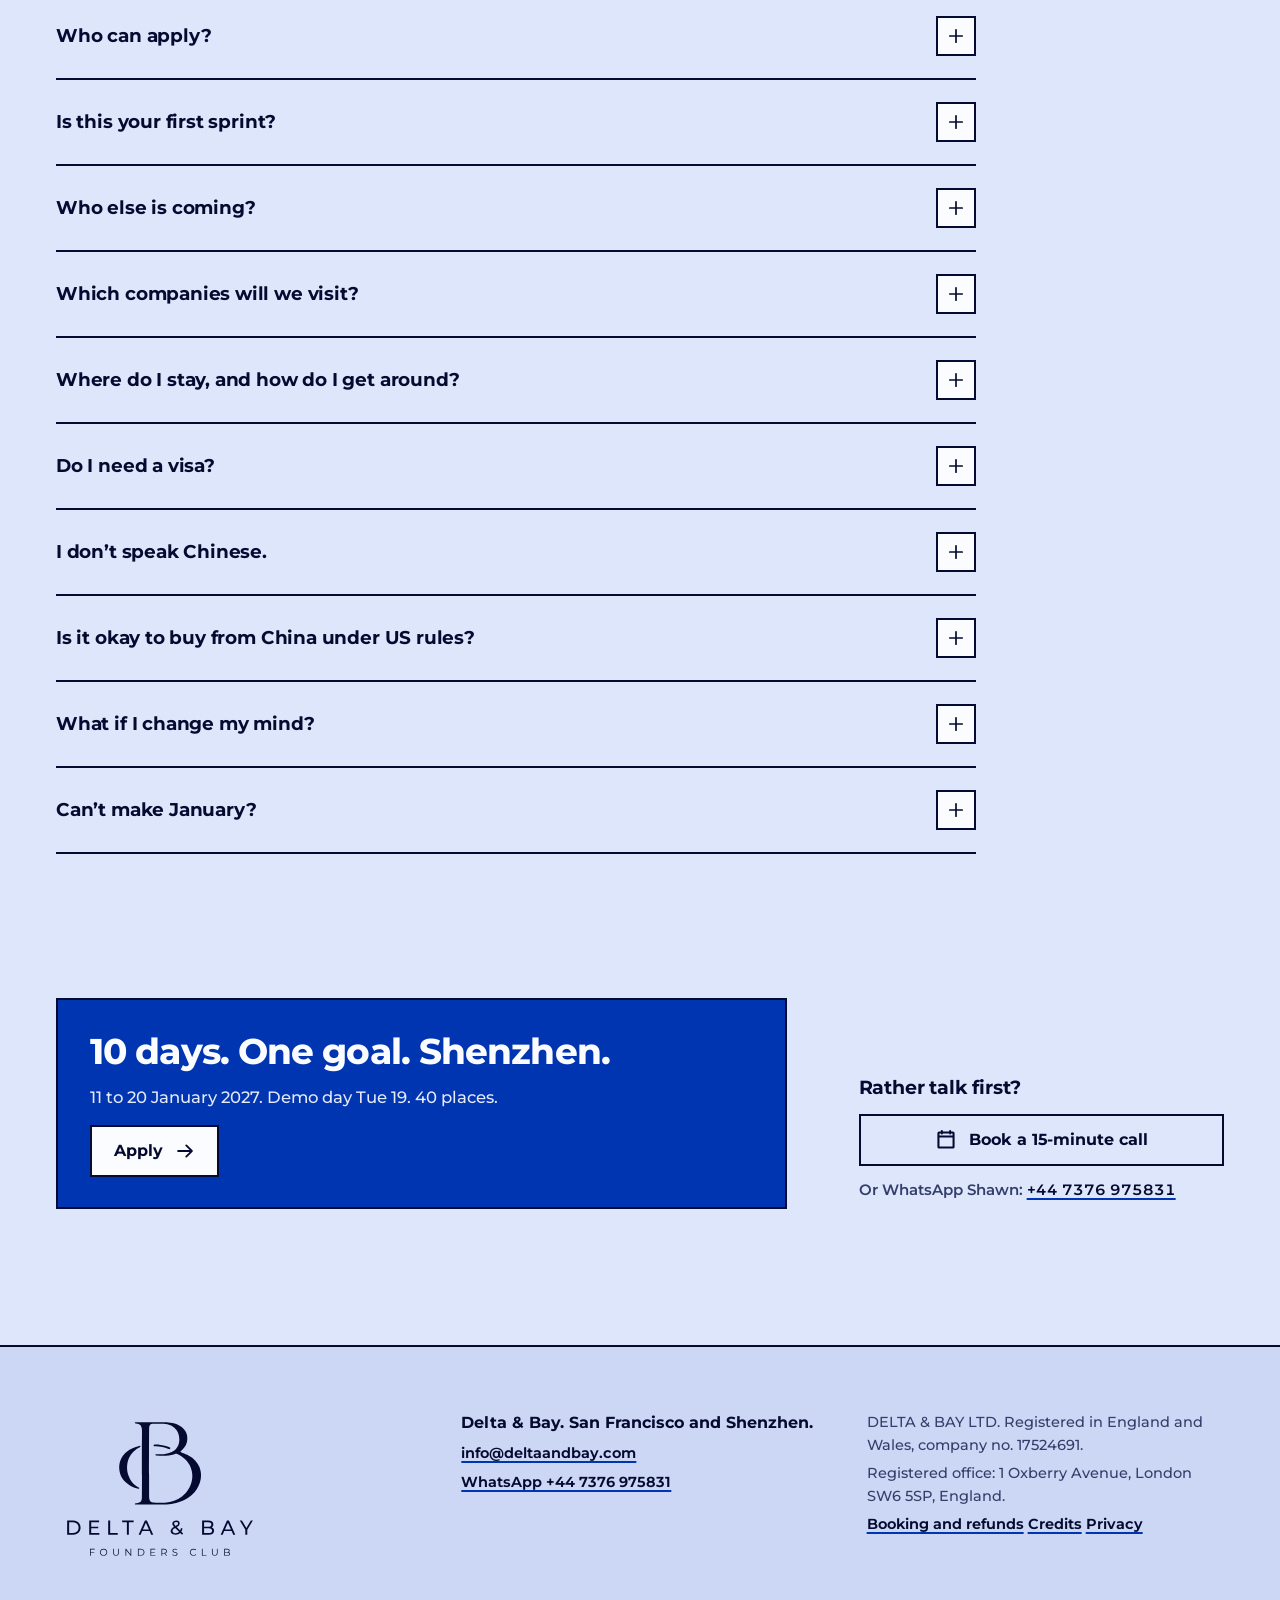
==== commit 3462e961: "Home: drop the early-bird exception for earlier contacts Co-Authored-By: Claude Sonnet 5.5 <noreply@" ====
--- a/index.html
+++ b/index.html
@@ -453,7 +453,7 @@
           <p class="cost-alt">US$1,600 without accommodation</p>
         </div>
         <div class="cost-meta">
-          <p class="cost-lead">The early bird price is sold out. It still applies if you booked a call or chatted with us before 23 November.</p>
+          <p class="cost-lead">The early bird price is sold out.</p>
           <p class="cost-lead">Times and visits on the day plan may move a little; the dates, the price you book at and what’s included won’t. If we ever change those, everything you’ve paid comes back.</p>
         </div>
         <ul>
